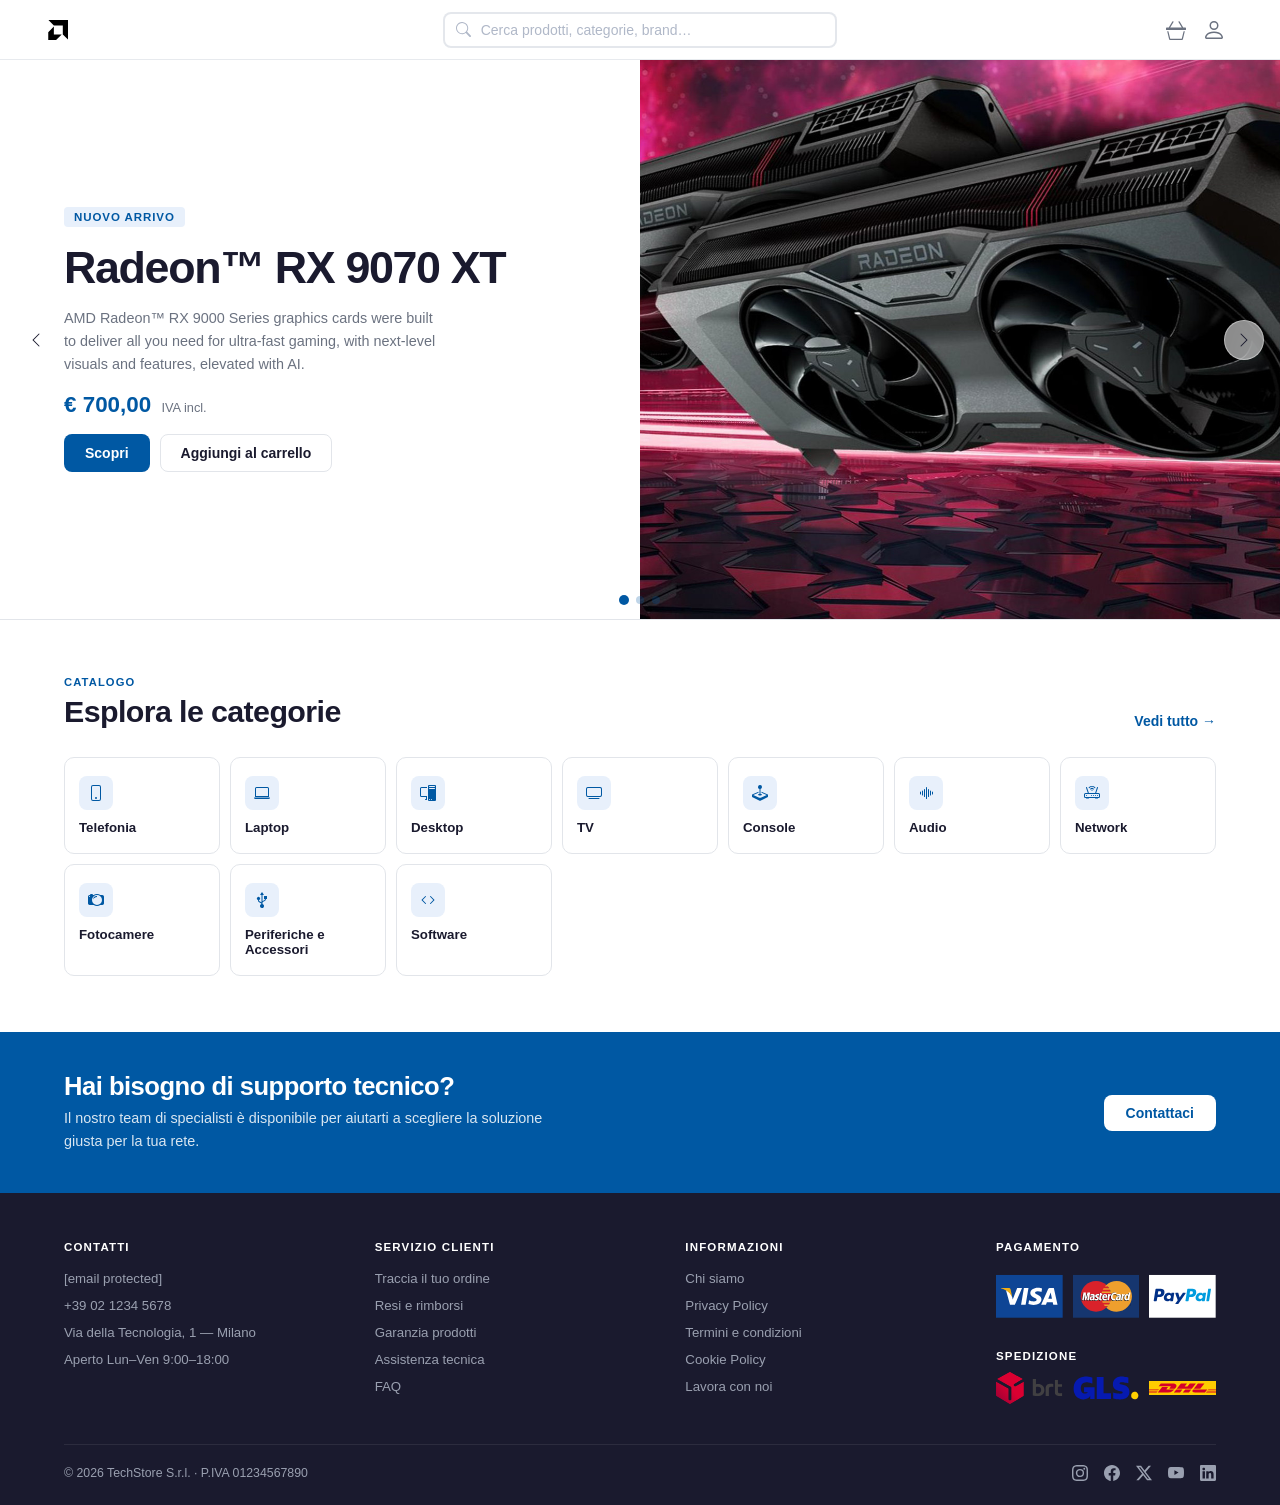
==== index.html @ 47d2dda5 "Add files via upload" ====
<!DOCTYPE html>
<html lang="it">
<head>
  <meta charset="UTF-8"/>
  <meta name="viewport" content="width=device-width,initial-scale=1.0"/>
  <title>TechStore · Hardware & Networking</title>
  <link rel="preconnect" href="https://api.fontshare.com"/>
  <link href="https://api.fontshare.com/v2/css2?f[]=noorda@400,500,600,700&display=swap" rel="stylesheet"/>
  <link rel="stylesheet" href="style.css"/>
</head>
<body>
 
  <nav class="navbar" id="navbar">
    <div class="nav-left">
      <div class="burger-wrap">
        <label class="burger" for="burger" aria-label="Apri menu">
          <input type="checkbox" id="burger"/>
          <span></span><span></span><span></span>
        </label>
      </div>
      <a href="index.html" class="nav-logo" id="nav-logo-desktop">
        <svg width="20" height="20" viewBox="0 0 16 16" fill="#000000"><path d="m.334 0 4.358 4.359h7.15v7.15l4.358 4.358V0zM.2 9.72l4.487-4.488v6.281h6.28L6.48 16H.2z"/></svg>
      </a>
    </div>
    <div class="nav-center">
      <div class="nav-search" id="navSearch">
        <span class="nav-search-icon">
          <svg width="15" height="15" viewBox="0 0 16 16" fill="currentColor"><path d="M11.742 10.344a6.5 6.5 0 1 0-1.397 1.398h-.001q.044.06.098.115l3.85 3.85a1 1 0 0 0 1.415-1.414l-3.85-3.85a1 1 0 0 0-.115-.1zM12 6.5a5.5 5.5 0 1 1-11 0 5.5 5.5 0 0 1 11 0"/></svg>
        </span>
        <input type="search" id="searchInput" placeholder="Cerca prodotti, categorie, brand…" aria-label="Cerca prodotti"/>
      </div>
      <a href="index.html" class="nav-logo nav-logo-mobile">
        <svg width="20" height="20" viewBox="0 0 16 16" fill="#000000"><path d="m.334 0 4.358 4.359h7.15v7.15l4.358 4.358V0zM.2 9.72l4.487-4.488v6.281h6.28L6.48 16H.2z"/></svg>
      </a>
    </div>
    <div class="nav-right">
      <a href="cart.html" class="nav-icon-btn" aria-label="Carrello">
        <svg width="20" height="20" fill="currentColor" viewBox="0 0 16 16"><path d="M5.757 1.071a.5.5 0 0 1 .172.686L3.383 6h9.234L10.07 1.757a.5.5 0 1 1 .858-.514L13.783 6H15.5a.5.5 0 0 1 .5.5v1a.5.5 0 0 1-.5.5H.5a.5.5 0 0 1-.5-.5v-1A.5.5 0 0 1 .5 6h1.717L5.07 1.243a.5.5 0 0 1 .686-.172zM3.394 15l-1.48-6h-.97l1.525 6.426a.75.75 0 0 0 .729.574h9.606a.75.75 0 0 0 .73-.574L15.056 9h-.972l-1.479 6z"/></svg>
      </a>
      <a href="login.html" class="nav-icon-btn" aria-label="Accedi">
        <svg width="24" height="24" fill="currentColor" viewBox="0 0 16 16"><path d="M8 8a3 3 0 1 0 0-6 3 3 0 0 0 0 6m2-3a2 2 0 1 1-4 0 2 2 0 0 1 4 0m4 8c0 1-1 1-1 1H3s-1 0-1-1 1-4 6-4 6 3 6 4m-1-.004c-.001-.246-.154-.986-.832-1.664C11.516 10.68 10.289 10 8 10s-3.516.68-4.168 1.332c-.678.678-.83 1.418-.832 1.664z"/></svg>
      </a>
    </div>
  </nav>
 
  <div class="mobile-menu" id="mobileMenu">
    <ul role="list">
      <li><a href="#">Router</a></li>
      <li><a href="#">Switch</a></li>
      <li><a href="#">Wireless</a></li>
      <li><a href="#">Accessori</a></li>
      <li><a href="#">Software</a></li>
      <li><a href="#">Supporto</a></li>
    </ul>
  </div>
 
  <section class="carousel" id="heroCarousel">
    <div class="carousel-track" id="carouselTrack">
 
      <!-- Slide 1 -->
      <div class="carousel-slide">
        <div class="slide-content">
          <div class="slide-tag">Nuovo arrivo</div>
          <h1 class="slide-title">Radeon™ RX 9070 XT</h1>
          <p class="slide-sub">AMD Radeon™ RX 9000 Series graphics cards were built to deliver all you need for ultra-fast gaming, with next-level visuals and features, elevated with AI.</p>
          <div class="slide-price">€ 700,00 <span>IVA incl.</span></div>
          <div style="display:flex;gap:10px;flex-wrap:wrap">
            <a href="#" class="btn btn-primary">Scopri</a>
            <a href="#" class="btn btn-secondary">Aggiungi al carrello</a>
          </div>
        </div>
        <div class="slide-visual">
          <img src="AMD-Radeon-RX-9070-XT.jpg" alt="AMD Radeon RX 9070 XT"/>
        </div>
      </div>
 
      <!-- Slide 2 -->
      <div class="carousel-slide">
        <div class="slide-content">
          <div class="slide-tag" style="background:#fef3c7;color:#b45309">Offerta</div>
          <h1 class="slide-title">Fractal North XL</h1>
          <p class="slide-sub">North XL combina un approccio innovativo al case per PC gaming con un generoso formato.</p>
          <div class="slide-price" style="color:#b45309">€ 189,99 <span>IVA incl.</span></div>
          <div style="display:flex;gap:10px;flex-wrap:wrap">
            <a href="#" class="btn btn-primary">Scopri</a>
            <a href="#" class="btn btn-secondary">Aggiungi al carrello</a>
          </div>
        </div>
        <div class="slide-visual">
          <img src="Fractal_North_XL.jpg" alt="Fractal North XL"/>
        </div>
      </div>
 
      <!-- Slide 3 -->
      <div class="carousel-slide">
        <div class="slide-content">
          <div class="slide-tag" style="background:#d1fae5;color:#065f46">In evidenza</div>
          <h1 class="slide-title">Steam Deck OLED (1TB)</h1>
          <p class="slide-sub">Uno schermo OLED con un'immagine più ampia, una maggiore durata della batteria, Wi-Fi più veloce. Ergonomia ai massimi livelli.</p>
          <div class="slide-price" style="color:#065f46">€ 679,00 <span>IVA incl.</span></div>
          <div style="display:flex;gap:10px;flex-wrap:wrap">
            <a href="#" class="btn btn-primary">Scopri</a>
            <a href="#" class="btn btn-secondary">Aggiungi al carrello</a>
          </div>
        </div>
        <div class="slide-visual">
          <img src="Steam-Deck-OLED-black.jpg" alt="Steam Deck OLED"/>
        </div>
      </div>
 
    </div>
 
    <button class="carousel-btn prev" id="carouselPrev" aria-label="Precedente">
      <svg width="16" height="16" fill="currentColor" viewBox="0 0 16 16"><path d="M11.354 1.646a.5.5 0 0 1 0 .708L5.707 8l5.647 5.646a.5.5 0 0 1-.708.708l-6-6a.5.5 0 0 1 0-.708l6-6a.5.5 0 0 1 .708 0"/></svg>
    </button>
    <button class="carousel-btn next" id="carouselNext" aria-label="Successivo">
      <svg width="16" height="16" fill="currentColor" viewBox="0 0 16 16"><path d="M4.646 1.646a.5.5 0 0 1 .708 0l6 6a.5.5 0 0 1 0 .708l-6 6a.5.5 0 0 1-.708-.708L10.293 8 4.646 2.354a.5.5 0 0 1 0-.708"/></svg>
    </button>
    <div class="carousel-dots" id="carouselDots">
      <button class="carousel-dot active" data-index="0"></button>
      <button class="carousel-dot" data-index="1"></button>
      <button class="carousel-dot" data-index="2"></button>
    </div>
  </section>
 
  <main>
    <div class="section">
      <div class="section-header">
        <div><p class="section-eyebrow">Catalogo</p><h2 class="section-title">Esplora le categorie</h2></div>
        <a href="" class="link-more">Vedi tutto →</a>
      </div>
      <div class="category-grid">
        <a href="#" class="category-card"><div class="cat-icon"><svg width="16" height="16" fill="currentColor" viewBox="0 0 16 16"><path d="M11 1a1 1 0 0 1 1 1v12a1 1 0 0 1-1 1H5a1 1 0 0 1-1-1V2a1 1 0 0 1 1-1zM5 0a2 2 0 0 0-2 2v12a2 2 0 0 0 2 2h6a2 2 0 0 0 2-2V2a2 2 0 0 0-2-2z"/><path d="M8 14a1 1 0 1 0 0-2 1 1 0 0 0 0 2"/></div><span class="cat-name">Telefonia</span></a>
        <a href="#" class="category-card"><div class="cat-icon"><svg width="16" height="16" fill="currentColor" viewBox="0 0 16 16"><path d="M13.5 3a.5.5 0 0 1 .5.5V11H2V3.5a.5.5 0 0 1 .5-.5zm-11-1A1.5 1.5 0 0 0 1 3.5V12h14V3.5A1.5 1.5 0 0 0 13.5 2zM0 12.5h16a1.5 1.5 0 0 1-1.5 1.5h-13A1.5 1.5 0 0 1 0 12.5"/></div><span class="cat-name">Laptop</span></a>
        <a href="#" class="category-card"><div class="cat-icon"><svg width="16" height="16" fill="currentColor" viewBox="0 0 16 16"><path d="M8 1a1 1 0 0 1 1-1h6a1 1 0 0 1 1 1v14a1 1 0 0 1-1 1H9a1 1 0 0 1-1-1zm1 13.5a.5.5 0 1 0 1 0 .5.5 0 0 0-1 0m2 0a.5.5 0 1 0 1 0 .5.5 0 0 0-1 0M9.5 1a.5.5 0 0 0 0 1h5a.5.5 0 0 0 0-1zM9 3.5a.5.5 0 0 0 .5.5h5a.5.5 0 0 0 0-1h-5a.5.5 0 0 0-.5.5M1.5 2A1.5 1.5 0 0 0 0 3.5v7A1.5 1.5 0 0 0 1.5 12H6v2h-.5a.5.5 0 0 0 0 1H7v-4H1.5a.5.5 0 0 1-.5-.5v-7a.5.5 0 0 1 .5-.5H7V2z"/></div><span class="cat-name">Desktop</span></a>
        <a href="#" class="category-card"><div class="cat-icon"><svg width="16" height="16" fill="currentColor" viewBox="0 0 16 16"><path d="M2.5 13.5A.5.5 0 0 1 3 13h10a.5.5 0 0 1 0 1H3a.5.5 0 0 1-.5-.5M13.991 3l.024.001a1.5 1.5 0 0 1 .538.143.76.76 0 0 1 .302.254c.067.1.145.277.145.602v5.991l-.001.024a1.5 1.5 0 0 1-.143.538.76.76 0 0 1-.254.302c-.1.067-.277.145-.602.145H2.009l-.024-.001a1.5 1.5 0 0 1-.538-.143.76.76 0 0 1-.302-.254C1.078 10.502 1 10.325 1 10V4.009l.001-.024a1.5 1.5 0 0 1 .143-.538.76.76 0 0 1 .254-.302C1.498 3.078 1.675 3 2 3zM14 2H2C0 2 0 4 0 4v6c0 2 2 2 2 2h12c2 0 2-2 2-2V4c0-2-2-2-2-2"/></div><span class="cat-name">TV</span></a>
        <a href="#" class="category-card"><div class="cat-icon"><svg width="16" height="16" fill="currentColor" viewBox="0 0 16 16"><path d="M10 2a2 2 0 0 1-1.5 1.937v5.087c.863.083 1.5.377 1.5.726 0 .414-.895.75-2 .75s-2-.336-2-.75c0-.35.637-.643 1.5-.726V3.937A2 2 0 1 1 10 2"/><path d="M0 9.665v1.717a1 1 0 0 0 .553.894l6.553 3.277a2 2 0 0 0 1.788 0l6.553-3.277a1 1 0 0 0 .553-.894V9.665c0-.1-.06-.19-.152-.23L9.5 6.715v.993l5.227 2.178a.125.125 0 0 1 .001.23l-5.94 2.546a2 2 0 0 1-1.576 0l-5.94-2.546a.125.125 0 0 1 .001-.23L6.5 7.708l-.013-.988L.152 9.435a.25.25 0 0 0-.152.23"/></div><span class="cat-name">Console</span></a>
        <a href="#" class="category-card"><div class="cat-icon"><svg width="16" height="16" fill="currentColor" viewBox="0 0 16 16"><path fill-rule="evenodd" d="M8.5 2a.5.5 0 0 1 .5.5v11a.5.5 0 0 1-1 0v-11a.5.5 0 0 1 .5-.5m-2 2a.5.5 0 0 1 .5.5v7a.5.5 0 0 1-1 0v-7a.5.5 0 0 1 .5-.5m4 0a.5.5 0 0 1 .5.5v7a.5.5 0 0 1-1 0v-7a.5.5 0 0 1 .5-.5m-6 1.5A.5.5 0 0 1 5 6v4a.5.5 0 0 1-1 0V6a.5.5 0 0 1 .5-.5m8 0a.5.5 0 0 1 .5.5v4a.5.5 0 0 1-1 0V6a.5.5 0 0 1 .5-.5m-10 1A.5.5 0 0 1 3 7v2a.5.5 0 0 1-1 0V7a.5.5 0 0 1 .5-.5m12 0a.5.5 0 0 1 .5.5v2a.5.5 0 0 1-1 0V7a.5.5 0 0 1 .5-.5"/></div><span class="cat-name">Audio</span></a>
        <a href="#" class="category-card"><div class="cat-icon"><svg width="16" height="16" fill="currentColor" viewBox="0 0 16 16"><path d="M5.525 3.025a3.5 3.5 0 0 1 4.95 0 .5.5 0 1 0 .707-.707 4.5 4.5 0 0 0-6.364 0 .5.5 0 0 0 .707.707"/><path d="M6.94 4.44a1.5 1.5 0 0 1 2.12 0 .5.5 0 0 0 .708-.708 2.5 2.5 0 0 0-3.536 0 .5.5 0 0 0 .707.707ZM2.5 11a.5.5 0 1 1 0-1 .5.5 0 0 1 0 1m4.5-.5a.5.5 0 1 0 1 0 .5.5 0 0 0-1 0m2.5.5a.5.5 0 1 1 0-1 .5.5 0 0 1 0 1m1.5-.5a.5.5 0 1 0 1 0 .5.5 0 0 0-1 0m2 0a.5.5 0 1 0 1 0 .5.5 0 0 0-1 0"/><path d="M2.974 2.342a.5.5 0 1 0-.948.316L3.806 8H1.5A1.5 1.5 0 0 0 0 9.5v2A1.5 1.5 0 0 0 1.5 13H2a.5.5 0 0 0 .5.5h2A.5.5 0 0 0 5 13h6a.5.5 0 0 0 .5.5h2a.5.5 0 0 0 .5-.5h.5a1.5 1.5 0 0 0 1.5-1.5v-2A1.5 1.5 0 0 0 14.5 8h-2.306l1.78-5.342a.5.5 0 1 0-.948-.316L11.14 8H4.86zM14.5 9a.5.5 0 0 1 .5.5v2a.5.5 0 0 1-.5.5h-13a.5.5 0 0 1-.5-.5v-2a.5.5 0 0 1 .5-.5z"/><path d="M8.5 5.5a.5.5 0 1 1-1 0 .5.5 0 0 1 1 0"/></div><span class="cat-name">Network</span></a>
          <a href="#" class="category-card"><div class="cat-icon"><svg width="16" height="16" fill="currentColor" viewBox="0 0 16 16"><path d="M5 8c0-1.657 2.343-3 4-3V4a4 4 0 0 0-4 4"/><path d="M12.318 3h2.015C15.253 3 16 3.746 16 4.667v6.666c0 .92-.746 1.667-1.667 1.667h-2.015A5.97 5.97 0 0 1 9 14a5.97 5.97 0 0 1-3.318-1H1.667C.747 13 0 12.254 0 11.333V4.667C0 3.747.746 3 1.667 3H2a1 1 0 0 1 1-1h1a1 1 0 0 1 1 1h.682A5.97 5.97 0 0 1 9 2c1.227 0 2.367.368 3.318 1M2 4.5a.5.5 0 1 0-1 0 .5.5 0 0 0 1 0M14 8A5 5 0 1 0 4 8a5 5 0 0 0 10 0"/></div><span class="cat-name">Fotocamere</span></a>
        <a href="#" class="category-card"><div class="cat-icon"><svg width="16" height="16" fill="currentColor" viewBox="0 0 16 16"><path d="m7.792.312-1.533 2.3A.25.25 0 0 0 6.467 3H7.5v7.319a2.5 2.5 0 0 0-.515-.298L5.909 9.56A1.5 1.5 0 0 1 5 8.18v-.266a1.5 1.5 0 1 0-1 0v.266a2.5 2.5 0 0 0 1.515 2.298l1.076.461a1.5 1.5 0 0 1 .888 1.129 2.001 2.001 0 1 0 1.021-.006v-.902a1.5 1.5 0 0 1 .756-1.303l1.484-.848A2.5 2.5 0 0 0 11.995 7h.755a.25.25 0 0 0 .25-.25v-2.5a.25.25 0 0 0-.25-.25h-2.5a.25.25 0 0 0-.25.25v2.5c0 .138.112.25.25.25h.741a1.5 1.5 0 0 1-.747 1.142L8.76 8.99a3 3 0 0 0-.26.17V3h1.033a.25.25 0 0 0 .208-.389L8.208.312a.25.25 0 0 0-.416 0"/></div><span class="cat-name">Periferiche e Accessori</span></a>
        <a href="#" class="category-card"><div class="cat-icon"><svg width="16" height="16" fill="currentColor" viewBox="0 0 16 16"><path d="M5.854 4.854a.5.5 0 1 0-.708-.708l-3.5 3.5a.5.5 0 0 0 0 .708l3.5 3.5a.5.5 0 0 0 .708-.708L2.707 8zm4.292 0a.5.5 0 0 1 .708-.708l3.5 3.5a.5.5 0 0 1 0 .708l-3.5 3.5a.5.5 0 0 1-.708-.708L13.293 8z"/></div><span class="cat-name">Software</span></a>
      </div>
    </div>
 
    <div class="banner-strip">
      <div>
        <h2>Hai bisogno di supporto tecnico?</h2>
        <p>Il nostro team di specialisti è disponibile per aiutarti a scegliere la soluzione giusta per la tua rete.</p>
      </div>
      <a href="#" class="btn-white">Contattaci</a>
    </div>
  </main>
 
  <footer>
    <div class="footer-grid">
 
      <div class="footer-col">
        <h4>Contatti</h4>
        <ul>
          <li><a href="#"><span class="__cf_email__" data-cfemail="2b42454d446b5f4e4843585f44594e05425f">[email&#160;protected]</span></a></li>
          <li><a href="#">+39 02 1234 5678</a></li>
          <li><a href="#">Via della Tecnologia, 1 — Milano</a></li>
          <li><a href="#">Aperto Lun–Ven 9:00–18:00</a></li>
        </ul>
      </div>
 
      <div class="footer-col">
        <h4>Servizio Clienti</h4>
        <ul>
          <li><a href="#">Traccia il tuo ordine</a></li>
          <li><a href="#">Resi e rimborsi</a></li>
          <li><a href="#">Garanzia prodotti</a></li>
          <li><a href="#">Assistenza tecnica</a></li>
          <li><a href="#">FAQ</a></li>
        </ul>
      </div>
 
      <div class="footer-col">
        <h4>Informazioni</h4>
        <ul>
          <li><a href="#">Chi siamo</a></li>
          <li><a href="#">Privacy Policy</a></li>
          <li><a href="#">Termini e condizioni</a></li>
          <li><a href="#">Cookie Policy</a></li>
          <li><a href="#">Lavora con noi</a></li>
        </ul>
      </div>
 
      <div class="footer-badges">
        <div class="footer-badge-group">
          <h4>Pagamento</h4>
          <div class="badge-row">
            <span class="pay-badge"><svg viewBox="0 -140 780 780" enable-background="new 0 0 780 500" version="1.1" xml:space="preserve" xmlns="http://www.w3.org/2000/svg" fill="#ffffff"><g id="SVGRepo_bgCarrier" stroke-width="0"></g><g id="SVGRepo_tracerCarrier" stroke-linecap="round" stroke-linejoin="round"></g><g id="SVGRepo_iconCarrier"><rect width="780" height="500" fill="#0E4595"></rect><path d="m293.2 348.73l33.361-195.76h53.36l-33.385 195.76h-53.336zm246.11-191.54c-10.57-3.966-27.137-8.222-47.822-8.222-52.725 0-89.865 26.55-90.18 64.603-0.299 28.13 26.514 43.822 46.752 53.186 20.771 9.595 27.752 15.714 27.654 24.283-0.131 13.121-16.586 19.116-31.922 19.116-21.357 0-32.703-2.967-50.227-10.276l-6.876-3.11-7.489 43.823c12.463 5.464 35.51 10.198 59.438 10.443 56.09 0 92.5-26.246 92.916-66.882 0.199-22.269-14.016-39.216-44.801-53.188-18.65-9.055-30.072-15.099-29.951-24.268 0-8.137 9.668-16.839 30.557-16.839 17.449-0.27 30.09 3.535 39.938 7.5l4.781 2.26 7.232-42.429m137.31-4.223h-41.232c-12.773 0-22.332 3.487-27.941 16.234l-79.244 179.4h56.031s9.16-24.123 11.232-29.418c6.125 0 60.555 0.084 68.338 0.084 1.596 6.853 6.49 29.334 6.49 29.334h49.514l-43.188-195.64zm-65.418 126.41c4.412-11.279 21.26-54.723 21.26-54.723-0.316 0.522 4.379-11.334 7.074-18.684l3.605 16.879s10.219 46.729 12.354 56.528h-44.293zm-363.3-126.41l-52.24 133.5-5.567-27.13c-9.725-31.273-40.025-65.155-73.898-82.118l47.766 171.2 56.456-0.064 84.004-195.39h-56.521" fill="#ffffff"></path><path d="m146.92 152.96h-86.041l-0.681 4.073c66.938 16.204 111.23 55.363 129.62 102.41l-18.71-89.96c-3.23-12.395-12.597-16.094-24.186-16.527" fill="#F2AE14"></path></g></svg></span>
            <span class="pay-badge"><svg viewBox="0 -140 780 780" enable-background="new 0 0 780 500" version="1.1" xml:space="preserve" xmlns="http://www.w3.org/2000/svg" fill="#000000"><g id="SVGRepo_bgCarrier" stroke-width="0"></g><g id="SVGRepo_tracerCarrier" stroke-linecap="round" stroke-linejoin="round"></g><g id="SVGRepo_iconCarrier"><rect width="780" height="500" fill="#16366F"></rect><path d="m449.01 250c0 99.143-80.37 179.5-179.51 179.5s-179.5-80.361-179.5-179.5c0-99.133 80.362-179.5 179.5-179.5 99.137 0 179.51 80.37 179.51 179.5" fill="#D9222A"></path><path d="m510.49 70.496c-46.38 0-88.643 17.596-120.5 46.466-6.49 5.889-12.548 12.237-18.125 18.996h36.266c4.966 6.037 9.536 12.388 13.685 19.013h-63.635c-3.827 6.121-7.28 12.469-10.341 19.008h84.312c2.893 6.185 5.431 12.53 7.6 19.004h-99.512c-2.091 6.235-3.832 12.581-5.217 19.009h109.94c2.689 12.49 4.044 25.231 4.041 38.008 0 19.934-3.254 39.113-9.254 57.02h-99.512c2.164 6.479 4.7 12.825 7.595 19.01h84.317c-3.064 6.54-6.52 12.889-10.347 19.013h-63.625c4.154 6.629 8.73 12.979 13.685 18.996h36.258c-5.57 6.772-11.63 13.126-18.13 19.012 31.86 28.867 74.118 46.454 120.5 46.454 99.138-1e-3 179.51-80.362 179.51-179.5 0-99.13-80.37-179.5-179.51-179.5" fill="#EE9F2D"></path><path d="m666.08 350.06c0-3.201 2.592-5.801 5.796-5.801s5.796 2.6 5.796 5.801c0 3.199-2.592 5.799-5.796 5.799-3.202-1e-3 -5.797-2.598-5.796-5.799zm5.796 4.408c2.435-1e-3 4.407-1.975 4.408-4.408 0-2.433-1.972-4.404-4.404-4.404h-4e-3c-2.429-4e-3 -4.4 1.963-4.404 4.392v0.013c-3e-3 2.432 1.967 4.406 4.399 4.408 1e-3 -1e-3 3e-3 -1e-3 5e-3 -1e-3zm-0.783-1.86h-1.188v-5.094h2.149c0.45 0 0.908 0 1.305 0.254 0.413 0.278 0.646 0.77 0.646 1.278 0 0.57-0.337 1.104-0.883 1.312l0.937 2.25h-1.315l-0.78-2.016h-0.87v2.016h-1e-3zm0-2.89h0.658c0.246 0 0.504 0.02 0.725-0.1 0.196-0.125 0.296-0.359 0.296-0.584 0-0.195-0.12-0.42-0.288-0.516-0.207-0.131-0.536-0.101-0.758-0.101h-0.633v1.301zm-443.5-80.063c-2.045-0.237-2.945-0.301-4.35-0.301-11.045 0-16.637 3.789-16.637 11.268 0 4.611 2.73 7.546 6.987 7.546 7.938 0 13.659-7.56 14-18.513zm14.171 32.996h-16.146l0.371-7.676c-4.925 6.067-11.496 8.95-20.425 8.95-10.562 0-17.804-8.25-17.804-20.229 0-18.024 12.596-28.54 34.217-28.54 2.208 0 5.041 0.2 7.941 0.569 0.605-2.441 0.763-3.486 0.763-4.8 0-4.908-3.396-6.738-12.5-6.738-9.533-0.108-17.396 2.271-20.625 3.334 0.204-1.23 2.7-16.658 2.7-16.658 9.712-2.846 16.117-3.917 23.325-3.917 16.733 0 25.596 7.512 25.58 21.712 0.032 3.805-0.597 8.5-1.58 14.671-1.692 10.731-5.32 33.718-5.817 39.322zm-62.158 0h-19.488l11.163-69.997-24.925 69.997h-13.28l-1.64-69.597-11.734 69.597h-18.242l15.238-91.054h28.02l1.7 50.966 17.092-50.966h31.167l-15.071 91.054m354.98-32.996c-2.037-0.237-2.942-0.301-4.342-0.301-11.041 0-16.634 3.789-16.634 11.268 0 4.611 2.726 7.546 6.983 7.546 7.939 0 13.664-7.56 13.993-18.513zm14.183 32.996h-16.145l0.365-7.676c-4.925 6.067-11.5 8.95-20.42 8.95-10.566 0-17.8-8.25-17.8-20.229 0-18.024 12.587-28.54 34.212-28.54 2.208 0 5.037 0.2 7.934 0.569 0.604-2.441 0.763-3.486 0.763-4.8 0-4.908-3.392-6.738-12.496-6.738-9.533-0.108-17.388 2.271-20.63 3.334 0.205-1.23 2.709-16.658 2.709-16.658 9.713-2.846 16.113-3.917 23.312-3.917 16.741 0 25.604 7.512 25.588 21.712 0.032 3.805-0.597 8.5-1.58 14.671-1.682 10.731-5.32 33.718-5.812 39.322zm-220.39-1.125c-5.334 1.68-9.492 2.399-14 2.399-9.963 0-15.4-5.725-15.4-16.267-0.142-3.27 1.433-11.879 2.67-19.737 1.125-6.917 8.45-50.53 8.45-50.53h19.371l-2.262 11.209h11.7l-2.643 17.796h-11.742c-2.25 14.083-5.454 31.625-5.491 33.95 0 3.817 2.037 5.483 6.67 5.483 2.221 0 3.941-0.226 5.255-0.7l-2.578 16.397m59.391-0.6c-6.654 2.033-13.075 3.017-19.879 3-21.683-0.021-32.987-11.346-32.987-33.032 0-25.313 14.38-43.947 33.9-43.947 15.97 0 26.17 10.433 26.17 26.796 0 5.429-0.7 10.729-2.387 18.212h-38.575c-1.304 10.742 5.57 15.217 16.837 15.217 6.935 0 13.188-1.43 20.142-4.663l-3.221 18.417zm-10.887-43.9c0.107-1.543 2.054-13.217-9.013-13.217-6.171 0-10.583 4.704-12.38 13.217h21.393zm-123.42-5.017c0 9.367 4.541 15.825 14.841 20.676 7.892 3.709 9.113 4.809 9.113 8.17 0 4.617-3.48 6.7-11.192 6.7-5.812 0-11.22-0.907-17.458-2.92 0 0-2.563 16.32-2.68 17.101 4.43 0.966 8.38 1.861 20.28 2.19 20.562 0 30.058-7.829 30.058-24.75 0-10.175-3.975-16.146-13.737-20.633-8.171-3.75-9.109-4.588-9.109-8.046 0-4.004 3.238-6.046 9.538-6.046 3.825 0 9.05 0.408 14 1.113l2.775-17.175c-5.046-0.8-12.696-1.442-17.15-1.442-21.8 0-29.346 11.387-29.279 25.062m229.09-23.116c5.413 0 10.459 1.42 17.413 4.92l3.187-19.762c-2.854-1.12-12.904-7.7-21.416-7.7-13.042 0-24.066 6.47-31.82 17.15-11.31-3.746-15.959 3.825-21.659 11.367l-5.062 1.179c0.383-2.483 0.73-4.95 0.613-7.446h-17.896c-2.445 22.917-6.779 46.13-10.171 69.075l-0.884 4.976h19.496c3.254-21.143 5.038-34.681 6.121-43.842l7.342-4.084c1.096-4.08 4.529-5.458 11.416-5.292-0.926 5.008-1.389 10.09-1.383 15.184 0 24.225 13.071 39.308 34.05 39.308 5.404 0 10.042-0.712 17.221-2.657l3.431-20.76c-6.46 3.18-11.761 4.676-16.561 4.676-11.328 0-18.183-8.362-18.183-22.184-1e-3 -20.05 10.195-34.108 24.745-34.108"></path><path d="m185.21 297.24h-19.491l11.17-69.988-24.925 69.988h-13.282l-1.642-69.588-11.733 69.588h-18.243l15.238-91.042h28.02l0.788 56.362 18.904-56.362h30.267l-15.071 91.042" fill="#ffffff"></path><path d="m647.52 211.6l-4.319 26.308c-5.33-7.012-11.054-12.087-18.612-12.087-9.834 0-18.784 7.454-24.642 18.425-8.158-1.692-16.597-4.563-16.597-4.563l-4e-3 0.067c0.658-6.133 0.92-9.875 0.862-11.146h-17.9c-2.437 22.917-6.77 46.13-10.157 69.075l-0.893 4.976h19.492c2.633-17.097 4.65-31.293 6.133-42.551 6.659-6.017 9.992-11.267 16.721-10.917-2.979 7.206-4.725 15.504-4.725 24.017 0 18.513 9.367 30.725 23.534 30.725 7.141 0 12.62-2.462 17.966-8.17l-0.912 6.884h18.433l14.842-91.043h-19.222zm-24.37 73.942c-6.634 0-9.983-4.909-9.983-14.597 0-14.553 6.271-24.875 15.112-24.875 6.695 0 10.32 5.104 10.32 14.508 1e-3 14.681-6.369 24.964-15.449 24.964z"></path><path d="m233.19 264.26c-2.042-0.236-2.946-0.3-4.346-0.3-11.046 0-16.634 3.788-16.634 11.267 0 4.604 2.73 7.547 6.98 7.547 7.945-1e-3 13.666-7.559 14-18.514zm14.179 32.984h-16.146l0.367-7.663c-4.921 6.054-11.5 8.95-20.421 8.95-10.567 0-17.804-8.25-17.804-20.229 0-18.032 12.591-28.542 34.216-28.542 2.209 0 5.042 0.2 7.938 0.571 0.604-2.442 0.762-3.487 0.762-4.808 0-4.908-3.391-6.73-12.496-6.73-9.537-0.108-17.395 2.272-20.629 3.322 0.204-1.226 2.7-16.638 2.7-16.638 9.709-2.858 16.121-3.93 23.321-3.93 16.738 0 25.604 7.518 25.588 21.705 0.029 3.82-0.605 8.512-1.584 14.675-1.687 10.725-5.32 33.725-5.812 39.317zm261.38-88.592l-3.192 19.767c-6.95-3.496-12-4.921-17.407-4.921-14.551 0-24.75 14.058-24.75 34.107 0 13.821 6.857 22.181 18.183 22.181 4.8 0 10.096-1.492 16.554-4.677l-3.42 20.75c-7.184 1.959-11.816 2.672-17.226 2.672-20.976 0-34.05-15.084-34.05-39.309 0-32.55 18.059-55.3 43.888-55.3 8.507 1e-3 18.562 3.609 21.42 4.73m31.442 55.608c-2.041-0.236-2.941-0.3-4.346-0.3-11.042 0-16.634 3.788-16.634 11.267 0 4.604 2.729 7.547 6.984 7.547 7.937-1e-3 13.662-7.559 13.996-18.514zm14.179 32.984h-16.15l0.37-7.663c-4.924 6.054-11.5 8.95-20.42 8.95-10.563 0-17.804-8.25-17.804-20.229 0-18.032 12.595-28.542 34.212-28.542 2.213 0 5.042 0.2 7.941 0.571 0.601-2.442 0.763-3.487 0.763-4.808 0-4.908-3.392-6.73-12.496-6.73-9.533-0.108-17.396 2.272-20.629 3.322 0.204-1.226 2.704-16.638 2.704-16.638 9.709-2.858 16.116-3.93 23.316-3.93 16.742 0 25.604 7.518 25.583 21.705 0.034 3.82-0.595 8.512-1.579 14.675-1.682 10.725-5.324 33.725-5.811 39.317zm-220.39-1.122c-5.338 1.68-9.496 2.409-14 2.409-9.963 0-15.4-5.726-15.4-16.266-0.138-3.281 1.437-11.881 2.675-19.738 1.12-6.926 8.446-50.533 8.446-50.533h19.367l-2.259 11.212h9.942l-2.646 17.788h-9.975c-2.25 14.091-5.463 31.619-5.496 33.949 0 3.83 2.042 5.483 6.671 5.483 2.22 0 3.938-0.217 5.254-0.692l-2.579 16.388m59.392-0.591c-6.65 2.033-13.08 3.013-19.88 3-21.684-0.021-32.987-11.346-32.987-33.033 0-25.321 14.38-43.95 33.9-43.95 15.97 0 26.17 10.429 26.17 26.8 0 5.433-0.7 10.733-2.382 18.212h-38.575c-1.306 10.741 5.569 15.221 16.837 15.221 6.93 0 13.188-1.434 20.137-4.676l-3.22 18.426zm-10.892-43.912c0.117-1.538 2.059-13.217-9.013-13.217-6.166 0-10.579 4.717-12.375 13.217h21.388zm-123.42-5.004c0 9.365 4.542 15.816 14.842 20.675 7.891 3.708 9.112 4.812 9.112 8.17 0 4.617-3.483 6.7-11.187 6.7-5.817 0-11.225-0.908-17.467-2.92 0 0-2.554 16.32-2.67 17.1 4.42 0.967 8.374 1.85 20.274 2.191 20.567 0 30.059-7.829 30.059-24.746 0-10.18-3.971-16.15-13.738-20.637-8.167-3.758-9.112-4.583-9.112-8.046 0-4 3.245-6.058 9.541-6.058 3.821 0 9.046 0.42 14.004 1.125l2.771-17.18c-5.041-0.8-12.691-1.441-17.146-1.441-21.804 0-29.345 11.379-29.283 25.067m398.45 50.629h-18.437l0.917-6.893c-5.347 5.717-10.825 8.18-17.967 8.18-14.168 0-23.53-12.213-23.53-30.725 0-24.63 14.521-45.393 31.709-45.393 7.558 0 13.28 3.088 18.604 10.096l4.325-26.308h19.221l-14.842 91.043zm-28.745-17.109c9.075 0 15.45-10.283 15.45-24.953 0-9.405-3.63-14.509-10.325-14.509-8.838 0-15.116 10.317-15.116 24.875-1e-3 9.686 3.357 14.587 9.991 14.587zm-56.843-56.929c-2.439 22.917-6.773 46.13-10.162 69.063l-0.891 4.975h19.491c6.971-45.275 8.658-54.117 19.588-53.009 1.742-9.266 4.982-17.383 7.399-21.479-8.163-1.7-12.721 2.913-18.688 11.675 0.471-3.787 1.334-7.466 1.163-11.225h-17.9m-160.42 0c-2.446 22.917-6.78 46.13-10.167 69.063l-0.887 4.975h19.5c6.962-45.275 8.646-54.117 19.569-53.009 1.75-9.266 4.992-17.383 7.4-21.479-8.154-1.7-12.716 2.913-18.678 11.675 0.47-3.787 1.325-7.466 1.162-11.225h-17.899m254.57 68.242c0-3.214 2.596-5.8 5.796-5.8 3.197-3e-3 5.792 2.587 5.795 5.785v0.015c-1e-3 3.2-2.595 5.794-5.795 5.796-3.2-2e-3 -5.794-2.596-5.796-5.796zm5.796 4.404c2.432 1e-3 4.403-1.97 4.403-4.401v-2e-3c3e-3 -2.433-1.968-4.406-4.399-4.408h-4e-3c-2.435 1e-3 -4.408 1.974-4.409 4.408 3e-3 2.432 1.976 4.403 4.409 4.403zm-0.784-1.87h-1.188v-5.084h2.154c0.446 0 0.908 8e-3 1.296 0.254 0.416 0.283 0.654 0.767 0.654 1.274 0 0.575-0.338 1.113-0.888 1.317l0.941 2.236h-1.319l-0.78-2.008h-0.87v2.008 3e-3zm0-2.88h0.654c0.245 0 0.513 0.018 0.729-0.1 0.195-0.125 0.295-0.361 0.295-0.587-9e-3 -0.21-0.115-0.404-0.287-0.524-0.204-0.117-0.542-0.085-0.763-0.085h-0.629v1.296h1e-3z" fill="#ffffff"></path></g></svg></span>
            <span class="pay-badge"><svg viewBox="0 -140 780 780" enable-background="new 0 0 780 500" version="1.1" xml:space="preserve" xmlns="http://www.w3.org/2000/svg" fill="#ffffff"><g id="SVGRepo_bgCarrier" stroke-width="0"></g><g id="SVGRepo_tracerCarrier" stroke-linecap="round" stroke-linejoin="round"></g><g id="SVGRepo_iconCarrier"><rect width="780" height="500" fill="#FFF"></rect><path d="m168.38 169.85c-8.399-5.774-19.359-8.668-32.88-8.668h-52.346c-4.145 0-6.435 2.073-6.87 6.214l-21.265 133.48c-0.221 1.311 0.107 2.51 0.981 3.6 0.869 1.093 1.962 1.636 3.271 1.636h24.864c4.361 0 6.758-2.068 7.198-6.216l5.888-35.985c0.215-1.744 0.982-3.162 2.291-4.254 1.308-1.09 2.944-1.804 4.907-2.13 1.963-0.324 3.814-0.487 5.562-0.487 1.743 0 3.814 0.11 6.217 0.327 2.397 0.218 3.925 0.324 4.58 0.324 18.756 0 33.478-5.285 44.167-15.866 10.684-10.577 16.032-25.244 16.032-44.004 0-12.868-4.202-22.192-12.597-27.975zm-26.99 40.08c-1.094 7.635-3.926 12.649-8.506 15.049-4.581 2.403-11.124 3.597-19.629 3.597l-10.797 0.328 5.563-35.007c0.434-2.397 1.851-3.597 4.252-3.597h6.218c8.72 0 15.049 1.257 18.975 3.761 3.924 2.51 5.233 7.802 3.924 15.869z" fill="#003087"></path><path d="m720.79 161.18h-24.208c-2.405 0-3.821 1.2-4.253 3.599l-21.267 136.1-0.328 0.654c0 1.096 0.437 2.127 1.311 3.109 0.868 0.979 1.963 1.471 3.271 1.471h21.595c4.138 0 6.429-2.068 6.871-6.215l21.265-133.81v-0.325c-2e-3 -3.053-1.424-4.58-4.257-4.58z" fill="#009CDE"></path><path d="m428.31 213.86c0-1.088-0.438-2.126-1.306-3.106-0.875-0.981-1.857-1.474-2.945-1.474h-25.191c-2.404 0-4.366 1.096-5.89 3.271l-34.679 51.04-14.394-49.075c-1.096-3.488-3.493-5.236-7.198-5.236h-24.54c-1.093 0-2.075 0.492-2.942 1.474-0.875 0.98-1.309 2.019-1.309 3.106 0 0.44 2.127 6.871 6.379 19.303 4.252 12.434 8.833 25.848 13.741 40.244 4.908 14.394 7.468 22.031 7.688 22.898-17.886 24.43-26.826 37.518-26.826 39.26 0 2.838 1.417 4.254 4.253 4.254h25.191c2.399 0 4.361-1.088 5.89-3.271l83.427-120.4c0.433-0.433 0.651-1.193 0.651-2.289z" fill="#003087"></path><path d="m662.89 209.28h-24.865c-3.056 0-4.904 3.599-5.559 10.797-5.677-8.72-16.031-13.088-31.083-13.088-15.704 0-29.065 5.89-40.077 17.668-11.016 11.779-16.521 25.631-16.521 41.551 0 12.871 3.761 23.121 11.285 30.752 7.524 7.639 17.611 11.451 30.266 11.451 6.323 0 12.757-1.311 19.3-3.926 6.544-2.617 11.665-6.105 15.379-10.469 0 0.219-0.222 1.198-0.654 2.942-0.44 1.748-0.655 3.06-0.655 3.926 0 3.494 1.414 5.234 4.254 5.234h22.576c4.138 0 6.541-2.068 7.193-6.216l13.415-85.389c0.215-1.309-0.111-2.507-0.981-3.599-0.876-1.087-1.964-1.634-3.273-1.634zm-42.694 64.452c-5.562 5.453-12.269 8.179-20.12 8.179-6.328 0-11.449-1.742-15.377-5.234-3.928-3.483-5.891-8.282-5.891-14.396 0-8.064 2.727-14.884 8.181-20.446 5.446-5.562 12.214-8.343 20.284-8.343 6.102 0 11.174 1.8 15.212 5.397 4.032 3.599 6.055 8.563 6.055 14.888-1e-3 7.851-2.783 14.505-8.344 19.955z" fill="#009CDE"></path><path d="m291.23 209.28h-24.864c-3.058 0-4.908 3.599-5.563 10.797-5.889-8.72-16.25-13.088-31.081-13.088-15.704 0-29.065 5.89-40.078 17.668-11.016 11.779-16.521 25.631-16.521 41.551 0 12.871 3.763 23.121 11.288 30.752 7.525 7.639 17.61 11.451 30.262 11.451 6.104 0 12.433-1.311 18.975-3.926 6.543-2.617 11.778-6.105 15.704-10.469-0.875 2.616-1.309 4.907-1.309 6.868 0 3.494 1.417 5.234 4.253 5.234h22.574c4.141 0 6.543-2.068 7.198-6.216l13.413-85.389c0.215-1.309-0.112-2.507-0.981-3.599-0.873-1.087-1.962-1.634-3.27-1.634zm-42.695 64.614c-5.563 5.351-12.382 8.017-20.447 8.017-6.329 0-11.4-1.742-15.214-5.234-3.819-3.483-5.726-8.282-5.726-14.396 0-8.064 2.725-14.884 8.18-20.446 5.449-5.562 12.211-8.343 20.284-8.343 6.104 0 11.175 1.8 15.214 5.398 4.032 3.599 6.052 8.563 6.052 14.888 0 8.069-2.781 14.778-8.343 20.116z" fill="#003087"></path><path d="m540.04 169.85c-8.398-5.774-19.356-8.668-32.879-8.668h-52.02c-4.364 0-6.765 2.073-7.197 6.214l-21.266 133.48c-0.221 1.312 0.106 2.511 0.981 3.601 0.865 1.092 1.962 1.635 3.271 1.635h26.826c2.617 0 4.361-1.416 5.235-4.252l5.89-37.949c0.216-1.744 0.98-3.162 2.29-4.254 1.309-1.09 2.943-1.803 4.908-2.13 1.962-0.324 3.812-0.487 5.562-0.487 1.743 0 3.814 0.11 6.214 0.327 2.399 0.218 3.931 0.324 4.58 0.324 18.76 0 33.479-5.285 44.168-15.866 10.688-10.577 16.031-25.244 16.031-44.004 2e-3 -12.867-4.199-22.191-12.594-27.974zm-33.534 53.82c-4.799 3.271-11.997 4.906-21.592 4.906l-10.47 0.328 5.562-35.007c0.432-2.397 1.849-3.597 4.252-3.597h5.887c4.798 0 8.614 0.218 11.454 0.653 2.831 0.44 5.562 1.799 8.179 4.089 2.618 2.291 3.926 5.618 3.926 9.98 0 9.16-2.402 15.375-7.198 18.648z" fill="#009CDE"></path></g></svg></span>
          </div>
        </div>
        <div class="footer-badge-group">
          <h4>Spedizione</h4>
          <div class="badge-row">
            <span class="pay-badge"><img src="BRT_Logo.svg" alt="BRT"/></span>
            <span class="pay-badge"><img src="GLS_Logo.svg" alt="GLS"/></span>
            <span class="pay-badge"><img src="DHL_Logo.svg" alt="DHL"/></span>
          </div>
        </div>
      </div>
 
    </div>

    <div class="footer-bottom">
      <span>© 2026 TechStore S.r.l. · P.IVA 01234567890</span>
      <div class="social-links">
        <a href="#" class="social-link" aria-label="Instagram"><svg width="16" height="16" fill="currentColor" viewBox="0 0 16 16"><path d="M8 0C5.829 0 5.556.01 4.703.048 3.85.088 3.269.222 2.76.42a3.9 3.9 0 0 0-1.417.923A3.9 3.9 0 0 0 .42 2.76C.222 3.268.087 3.85.048 4.7.01 5.555 0 5.827 0 8.001c0 2.172.01 2.444.048 3.297.04.852.174 1.433.372 1.942.205.526.478.972.923 1.417.444.445.89.719 1.416.923.51.198 1.09.333 1.942.372C5.555 15.99 5.827 16 8 16s2.444-.01 3.298-.048c.851-.04 1.434-.174 1.943-.372a3.9 3.9 0 0 0 1.416-.923c.445-.445.718-.891.923-1.417.197-.509.332-1.09.372-1.942C15.99 10.445 16 10.173 16 8s-.01-2.445-.048-3.299c-.04-.851-.175-1.433-.372-1.941a3.9 3.9 0 0 0-.923-1.417A3.9 3.9 0 0 0 13.24.42c-.51-.198-1.092-.333-1.943-.372C10.443.01 10.172 0 7.998 0zm-.717 1.442h.718c2.136 0 2.389.007 3.232.046.78.035 1.204.166 1.486.275.373.145.64.319.92.599s.453.546.598.92c.11.281.24.705.275 1.485.039.843.047 1.096.047 3.231s-.008 2.389-.047 3.232c-.035.78-.166 1.203-.275 1.485a2.5 2.5 0 0 1-.599.919c-.28.28-.546.453-.92.598-.28.11-.704.24-1.485.276-.843.038-1.096.047-3.232.047s-2.39-.009-3.233-.047c-.78-.036-1.203-.166-1.485-.276a2.5 2.5 0 0 1-.92-.598 2.5 2.5 0 0 1-.6-.92c-.109-.281-.24-.705-.275-1.485-.038-.843-.046-1.096-.046-3.233s.008-2.388.046-3.231c.036-.78.166-1.204.276-1.486.145-.373.319-.64.599-.92s.546-.453.92-.598c.282-.11.705-.24 1.485-.276.738-.034 1.024-.044 2.515-.045zm4.988 1.328a.96.96 0 1 0 0 1.92.96.96 0 0 0 0-1.92m-4.27 1.122a4.109 4.109 0 1 0 0 8.217 4.109 4.109 0 0 0 0-8.217m0 1.441a2.667 2.667 0 1 1 0 5.334 2.667 2.667 0 0 1 0-5.334"/></svg></a>
        <a href="#" class="social-link" aria-label="Facebook"><svg width="16" height="16" fill="currentColor" viewBox="0 0 16 16"><path d="M16 8.049c0-4.446-3.582-8.05-8-8.05C3.58 0-.002 3.603-.002 8.05c0 4.017 2.926 7.347 6.75 7.951v-5.625h-2.03V8.05H6.75V6.275c0-2.017 1.195-3.131 3.022-3.131.876 0 1.791.157 1.791.157v1.98h-1.009c-.993 0-1.303.621-1.303 1.258v1.51h2.218l-.354 2.326H9.25V16c3.824-.604 6.75-3.934 6.75-7.951"/></svg></a>
        <a href="#" class="social-link" aria-label="X"><svg width="16" height="16" fill="currentColor" viewBox="0 0 16 16"><path d="M12.6.75h2.454l-5.36 6.142L16 15.25h-4.937l-3.867-5.07-4.425 5.07H.316l5.733-6.57L0 .75h5.063l3.495 4.633L12.601.75Zm-.86 13.028h1.36L4.323 2.145H2.865z"/></svg></a>
        <a href="#" class="social-link" aria-label="YouTube"><svg width="16" height="16" fill="currentColor" viewBox="0 0 16 16"><path d="M8.051 1.999h.089c.822.003 4.987.033 6.11.335a2.01 2.01 0 0 1 1.415 1.42c.101.38.172.883.22 1.402l.01.104.022.26.008.104c.065.914.073 1.77.074 1.957v.075c-.001.194-.01 1.108-.082 2.06l-.008.105-.009.104c-.05.572-.124 1.14-.235 1.558a2.01 2.01 0 0 1-1.415 1.42c-1.16.312-5.569.334-6.18.335h-.142c-.309 0-1.587-.006-2.927-.052l-.17-.006-.087-.004-.171-.007-.171-.007c-1.11-.049-2.167-.128-2.654-.26a2.01 2.01 0 0 1-1.415-1.419c-.111-.417-.185-.986-.235-1.558L.09 9.82l-.008-.104A31 31 0 0 1 0 7.68v-.123c.002-.215.01-.958.064-1.778l.007-.103.003-.052.008-.104.022-.26.01-.104c.048-.519.119-1.023.22-1.402a2.01 2.01 0 0 1 1.415-1.42c.487-.13 1.544-.21 2.654-.26l.17-.007.172-.006.086-.003.171-.007A100 100 0 0 1 7.858 2zM6.4 5.209v4.818l4.157-2.408z"/></svg></a>
        <a href="#" class="social-link" aria-label="LinkedIn"><svg width="16" height="16" fill="currentColor" viewBox="0 0 16 16"><path d="M0 1.146C0 .513.526 0 1.175 0h13.65C15.474 0 16 .513 16 1.146v13.708c0 .633-.526 1.146-1.175 1.146H1.175C.526 16 0 15.487 0 14.854zm4.943 12.248V6.169H2.542v7.225zm-1.2-8.212c.837 0 1.358-.554 1.358-1.248-.015-.709-.52-1.248-1.342-1.248S2.4 3.226 2.4 3.934c0 .694.521 1.248 1.327 1.248zm4.908 8.212V9.359c0-.216.016-.432.08-.586.173-.431.568-.878 1.232-.878.869 0 1.216.662 1.216 1.634v3.865h2.401V9.25c0-2.22-1.184-3.252-2.764-3.252-1.274 0-1.845.7-2.165 1.193v.025h-.016l.016-.025V6.169h-2.4c.03.678 0 7.225 0 7.225z"/></svg></a>
      </div>
    </div>
  </footer>

  <script src="script.js"></script>
</body>
</html>
---- style.css ----
:root{--nav-h:60px;--clr-bg:#f5f6f8;--clr-white:#fff;--clr-text:#1a1a2e;--clr-muted:#6b7280;--clr-border:#e2e5ea;--clr-accent:#0058a3;--clr-accent-hov:#004080;--clr-accent-lt:#e8f0fb;--font:'Noorda',sans-serif;--ease:cubic-bezier(.4,0,.2,1);--r:8px;--sh1:0 1px 3px rgba(0,0,0,.08);--sh2:0 4px 16px rgba(0,0,0,.10)}
*,*::before,*::after{box-sizing:border-box;margin:0;padding:0}
html{scroll-behavior:smooth}
body{font-family:var(--font);background:var(--clr-white);color:var(--clr-text);min-height:100dvh;overflow-x:hidden}

/* NAVBAR */
.navbar{position:fixed;inset-block-start:0;left:0;right:0;z-index:100;height:var(--nav-h);display:flex;align-items:center;padding:0 clamp(16px,4vw,48px);background:rgba(255,255,255,.72);backdrop-filter:blur(20px) saturate(180%);-webkit-backdrop-filter:blur(20px) saturate(180%);border-bottom:1px solid rgba(226,229,234,.8)}
.nav-left{display:flex;align-items:center;flex:1}
.nav-center{display:flex;align-items:center;justify-content:center;flex:1}
.nav-right{display:flex;align-items:center;justify-content:flex-end;flex:1;gap:2px}
.nav-logo{display:flex;align-items:center;gap:8px;text-decoration:none;color:var(--clr-text);font-weight:700;font-size:1.05rem;letter-spacing:-.02em}
.nav-search{display:flex;align-items:center;width:100%;max-width:420px;position:relative;border:2px solid rgba(226,229,234,.9);border-radius:var(--r);background:rgba(255,255,255,.25);backdrop-filter:blur(8px);-webkit-backdrop-filter:blur(8px);transition:border-color .15s,background .15s}
.nav-search.focused{border-color:var(--clr-accent);background:#fff}
.nav-search input{width:100%;padding:8px 16px 8px 36px;border:none;background:transparent;font-family:var(--font);font-size:.875rem;color:var(--clr-text);outline:none}
.nav-search input::placeholder{color:#b0b8c8}
.nav-search-icon{position:absolute;left:11px;display:flex;align-items:center;pointer-events:none;color:#b0b8c8;transition:color .15s}
.nav-search.focused .nav-search-icon{color:var(--clr-accent)}
.nav-icon-btn{display:flex;align-items:center;justify-content:center;width:36px;height:36px;border-radius:var(--r);color:var(--clr-muted);text-decoration:none;transition:color .15s,background .15s}
.nav-icon-btn:hover{color:var(--clr-accent);background:var(--clr-accent-lt)}
.nav-logo-mobile{display:none}
#nav-logo-desktop{display:flex}

/* BURGER */
.burger-wrap{display:none}
.burger{position:relative;width:26px;height:20px;background:transparent;cursor:pointer;display:block}
.burger input{display:none}
.burger span{display:block;position:absolute;height:2px;width:100%;background:var(--clr-text);border-radius:9px;transition:.25s ease-in-out}
.burger span:nth-of-type(1){top:0;transform-origin:left center}
.burger span:nth-of-type(2){top:50%;transform:translateY(-50%);transform-origin:left center}
.burger span:nth-of-type(3){top:100%;transform:translateY(-100%);transform-origin:left center}
.burger input:checked~span:nth-of-type(1){transform:rotate(45deg);top:0;left:3px}
.burger input:checked~span:nth-of-type(2){width:0;opacity:0}
.burger input:checked~span:nth-of-type(3){transform:rotate(-45deg);top:19px;left:3px}
.mobile-menu{display:none;position:fixed;top:var(--nav-h);left:0;right:0;z-index:99;background:var(--clr-white);border-bottom:1px solid var(--clr-border);padding:16px 20px 24px;opacity:0;transform:translateY(-6px);pointer-events:none;transition:opacity .25s var(--ease),transform .25s var(--ease)}
.mobile-menu.open{opacity:1;transform:translateY(0);pointer-events:auto}
.mobile-menu ul{list-style:none;display:flex;flex-direction:column;gap:2px}
.mobile-menu ul a{display:block;padding:12px 8px;font-size:1.05rem;font-weight:600;color:var(--clr-text);text-decoration:none;border-bottom:1px solid var(--clr-border)}
.mobile-menu ul li:last-child a{border-bottom:none}
.mobile-menu ul a:hover{color:var(--clr-accent)}

/* BUTTONS */
.btn{display:inline-flex;align-items:center;gap:6px;padding:10px 20px;border-radius:var(--r);font-family:var(--font);font-size:.875rem;font-weight:600;cursor:pointer;text-decoration:none;border:1px solid transparent;transition:all .15s var(--ease)}
.btn-primary{background:var(--clr-accent);color:#fff}
.btn-primary:hover{background:var(--clr-accent-hov)}
.btn-secondary{background:transparent;border-color:var(--clr-border);color:var(--clr-text)}
.btn-secondary:hover{background:var(--clr-bg);border-color:#c5cad4}
.btn-white{background:#fff;color:var(--clr-accent);padding:10px 22px;border-radius:var(--r);font-family:var(--font);font-size:.875rem;font-weight:700;text-decoration:none;white-space:nowrap;flex-shrink:0;transition:opacity .15s}
.btn-white:hover{opacity:.9}

/* CAROUSEL */
.carousel{margin-top:var(--nav-h);position:relative;overflow:hidden;background:var(--clr-white);width:100%;height:clamp(320px,55vw,560px)}
.carousel-track{display:flex;height:100%;transition:transform .6s cubic-bezier(.4,0,.2,1);will-change:transform}
.carousel-slide{flex-shrink:0;height:100%;display:grid;grid-template-columns:1fr 1fr;align-items:center;overflow:hidden;background:var(--clr-white);border-bottom:1px solid var(--clr-border)}
.slide-content{padding:clamp(32px,5vw,72px);display:flex;flex-direction:column;gap:16px;z-index:1}
.slide-tag{display:inline-flex;align-items:center;gap:6px;padding:4px 10px;background:var(--clr-accent-lt);color:var(--clr-accent);font-size:.72rem;font-weight:700;letter-spacing:.08em;text-transform:uppercase;border-radius:4px;width:fit-content}
.slide-title{font-size:clamp(1.6rem,3.5vw,2.8rem);font-weight:700;line-height:1.08;letter-spacing:-.03em;color:var(--clr-text)}
.slide-sub{font-size:.9rem;color:var(--clr-muted);line-height:1.6;max-width:380px}
.slide-price{font-size:1.4rem;font-weight:700;color:var(--clr-accent)}
.slide-price span{font-size:.8rem;font-weight:400;color:var(--clr-muted);margin-left:4px}
.slide-visual{height:100%;display:flex;align-items:center;justify-content:center;background:var(--clr-white);position:relative;overflow:hidden}
.slide-visual img{position:relative;z-index:1;width:100%;height:100%;object-fit:cover;display:block}

.carousel-btn{position:absolute;top:50%;transform:translateY(-50%);z-index:10;background:rgba(255,255,255,.55);backdrop-filter:blur(12px) saturate(180%);-webkit-backdrop-filter:blur(12px) saturate(180%);border:1px solid rgba(255,255,255,.4);border-radius:50%;width:40px;height:40px;display:flex;align-items:center;justify-content:center;cursor:pointer;color:var(--clr-text);transition:background .15s,border-color .15s}
.carousel-btn:hover{background:rgba(255,255,255,.8);border-color:rgba(255,255,255,.6)}
.carousel-btn.prev{left:16px}
.carousel-btn.next{right:16px}
.carousel-dots{position:absolute;bottom:16px;left:50%;transform:translateX(-50%);display:flex;gap:8px;z-index:10}
.carousel-dot{width:8px;height:8px;border-radius:50%;background:rgba(0,88,163,.25);cursor:pointer;transition:background .2s,transform .2s;border:none;padding:0}
.carousel-dot.active{background:var(--clr-accent);transform:scale(1.25)}

/* SECTIONS */
.section{padding:56px clamp(16px,5vw,72px);max-width:1280px;margin:0 auto;background:var(--clr-white)}
main{background:var(--clr-white)}
.section-header{display:flex;align-items:flex-end;justify-content:space-between;gap:16px;margin-bottom:28px;flex-wrap:wrap}
.section-eyebrow{font-size:.7rem;font-weight:700;letter-spacing:.1em;text-transform:uppercase;color:var(--clr-accent);margin-bottom:6px}
.section-title{font-size:clamp(1.3rem,3vw,1.9rem);font-weight:700;letter-spacing:-.02em}
.link-more{font-size:.875rem;font-weight:600;color:var(--clr-accent);text-decoration:none;white-space:nowrap;transition:opacity .15s}
.link-more:hover{opacity:.7}
.divider{border:none;border-top:1px solid var(--clr-border);margin:0 clamp(16px,5vw,72px)}

/* CATEGORY GRID */
.category-grid{display:grid;grid-template-columns:repeat(auto-fill,minmax(150px,1fr));gap:10px}
.category-card{background:var(--clr-white);border:1px solid var(--clr-border);border-radius:10px;padding:18px 14px;text-decoration:none;color:var(--clr-text);display:flex;flex-direction:column;align-items:flex-start;gap:10px;transition:box-shadow .15s,border-color .15s,transform .15s}
.category-card:hover{box-shadow:var(--sh1);border-color:#b0bcd0;transform:translateY(-1px)}
.cat-icon{width:34px;height:34px;background:var(--clr-accent-lt);border-radius:8px;display:flex;align-items:center;justify-content:center;color:var(--clr-accent)}
.cat-name{font-size:.83rem;font-weight:600}

/* BANNER */
.banner-strip{background:var(--clr-accent);color:#fff;padding:40px clamp(16px,5vw,72px);display:flex;align-items:center;justify-content:space-between;gap:24px;flex-wrap:wrap}
.banner-strip h2{font-size:clamp(1.1rem,3vw,1.6rem);font-weight:700;letter-spacing:-.02em}
.banner-strip p{font-size:.9rem;opacity:.85;margin-top:6px;max-width:500px;line-height:1.6}

/* FOOTER */
footer{background:#1a1a2e;color:#9aa0b0;padding:48px clamp(16px,5vw,72px) 0}
.footer-grid{display:grid;grid-template-columns:repeat(3,1fr) 220px;gap:40px;padding-bottom:40px;border-bottom:1px solid rgba(255,255,255,.08)}
.footer-col h4,.footer-badge-group h4{font-size:.72rem;font-weight:700;letter-spacing:.1em;text-transform:uppercase;color:#fff;margin-bottom:16px}
.footer-badge-group h4{margin-bottom:10px}
.footer-col ul{list-style:none;display:flex;flex-direction:column;gap:9px}
.footer-col ul a{font-size:.83rem;color:#9aa0b0;text-decoration:none;transition:color .15s}
.footer-col ul a:hover{color:#fff}
.footer-badges{display:flex;flex-direction:column;gap:20px}
.badge-row{display:flex;flex-direction:row;flex-wrap:nowrap;gap:10px;align-items:center}
.pay-badge{display:inline-flex;align-items:center;justify-content:center;background:none;border:none;padding:0;width:72px;height:48Firpx;flex-shrink:1;overflow:hidden}
.pay-badge svg,.pay-badge img{display:block;width:100%;height:100%;object-fit:contain}
.footer-bottom{display:flex;align-items:center;justify-content:space-between;padding:20px 0 24px;gap:16px;flex-wrap:wrap;font-size:.77rem}
.social-links{display:flex;gap:16px;align-items:center}
.social-link{display:flex;align-items:center;justify-content:center;color:#9aa0b0;text-decoration:none;transition:color .15s,transform .15s}
.social-link:hover{color:#fff;transform:scale(1.2)}

/* RESPONSIVE */
@media(max-width:900px){.footer-grid{grid-template-columns:1fr 1fr}}
@media(max-width:768px){.nav-search{display:none}#nav-logo-desktop{display:none}.nav-logo-mobile{display:flex}.burger-wrap{display:flex;align-items:center}.mobile-menu{display:block}}
@media(max-width:680px){
  .carousel{height:480px}
  .carousel-slide{position:relative;display:flex;flex-direction:column;justify-content:flex-end}
  .slide-visual{position:absolute;inset:0;width:100%;height:100%;opacity:1}
  .slide-visual img{object-fit:cover}
  .carousel-slide::after{content:'';position:absolute;left:0;right:0;bottom:0;height:50%;background:linear-gradient(to top,rgba(255,255,255,.95),transparent);z-index:1;pointer-events:none}
  .slide-content{position:relative;z-index:2;display:flex;flex-direction:column;gap:10px;padding:24px 20px 52px;background:none}
  .slide-title{font-size:clamp(1.3rem,5vw,1.7rem)}
  .slide-sub{font-size:.82rem;max-width:100%;display:-webkit-box;-webkit-line-clamp:2;-webkit-box-orient:vertical;overflow:hidden}
  .slide-price{font-size:1.1rem}
  .slide-content .btn{padding:9px 16px;font-size:.82rem}
  .carousel-btn{width:32px;height:32px}
  .carousel-btn.prev{left:10px}
  .carousel-btn.next{right:10px}
}
@media(max-width:520px){.footer-grid{grid-template-columns:1fr;gap:24px}.category-grid{grid-template-columns:repeat(2,1fr)}}
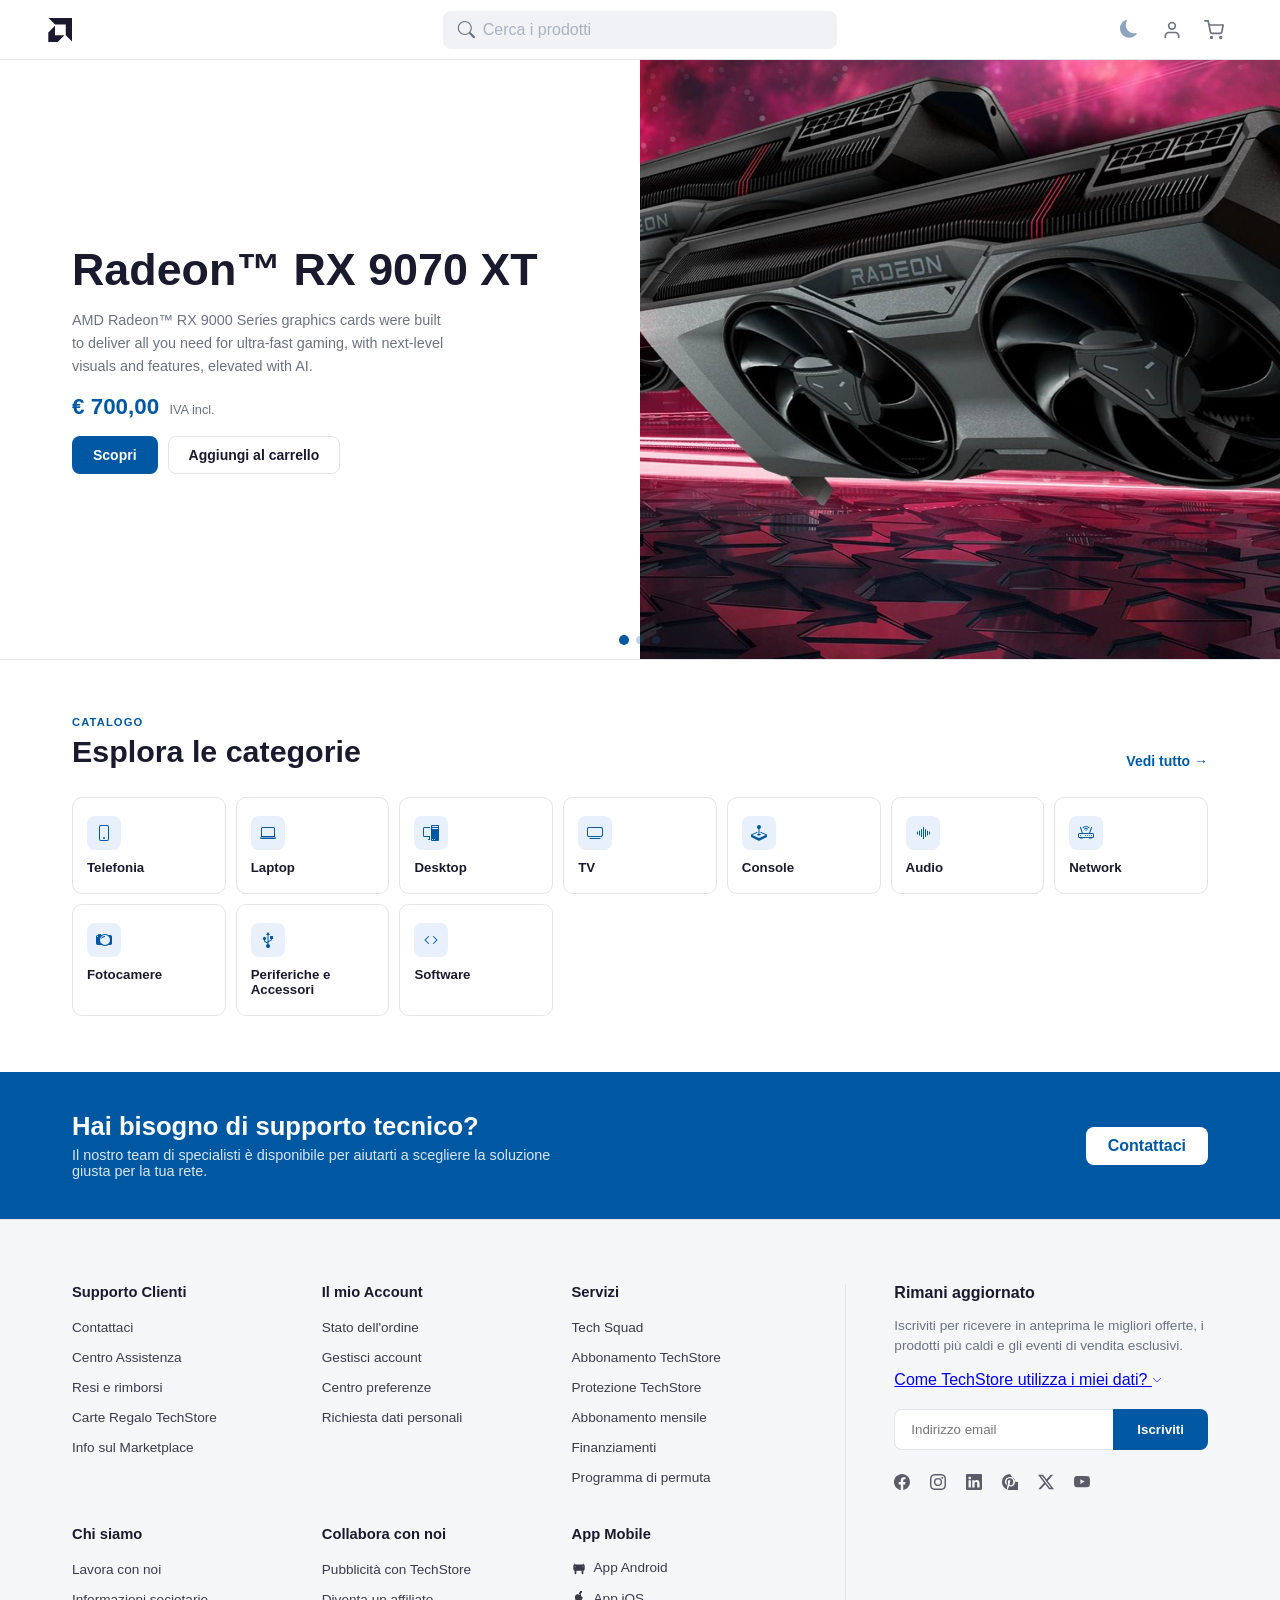
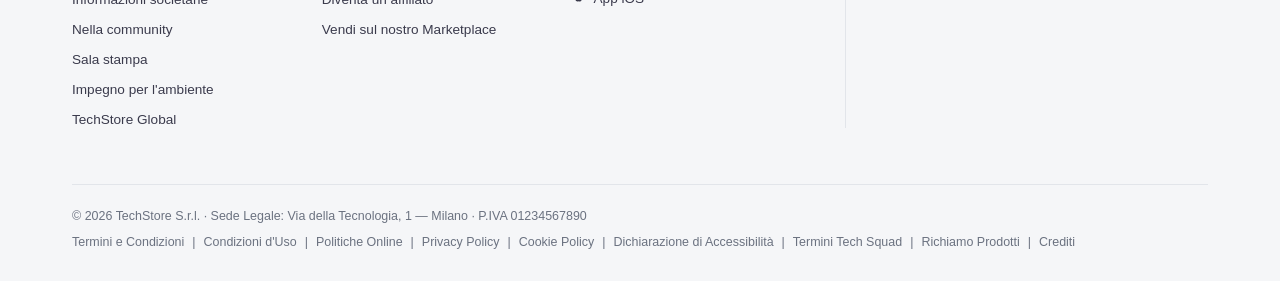
==== commit 176094b9: "Add files via upload" ====
--- a/index.html
+++ b/index.html
@@ -1,226 +1,609 @@
-
 <!DOCTYPE html>
 <html lang="it">
-<head>
-  <meta charset="UTF-8"/>
-  <meta name="viewport" content="width=device-width,initial-scale=1.0"/>
-  <title>TechStore · Hardware & Networking</title>
-  <link rel="preconnect" href="https://api.fontshare.com"/>
-  <link href="https://api.fontshare.com/v2/css2?f[]=noorda@400,500,600,700&display=swap" rel="stylesheet"/>
-  <link rel="stylesheet" href="style.css"/>
-</head>
-<body>
- 
+ <head>
+  <meta charset="utf-8"/>
+  <meta content="width=device-width,initial-scale=1.0" name="viewport"/>
+  <title>
+   TechStore · Hardware &amp; Networking
+  </title>
+  <link href="https://api.fontshare.com" rel="preconnect"/>
+  <link href="https://api.fontshare.com/v2/css2?f[]=noorda@400,500,600,700&amp;display=swap" rel="stylesheet"/>
+  <link href="style.css" rel="stylesheet"/>
+ </head>
+ <body>
+  <!-- =========================================
+       BARRA DI NAVIGAZIONE PRINCIPALE
+  ========================================= -->
   <nav class="navbar" id="navbar">
-    <div class="nav-left">
-      <div class="burger-wrap">
-        <label class="burger" for="burger" aria-label="Apri menu">
-          <input type="checkbox" id="burger"/>
-          <span></span><span></span><span></span>
-        </label>
-      </div>
-      <a href="index.html" class="nav-logo" id="nav-logo-desktop">
-        <svg width="20" height="20" viewBox="0 0 16 16" fill="#000000"><path d="m.334 0 4.358 4.359h7.15v7.15l4.358 4.358V0zM.2 9.72l4.487-4.488v6.281h6.28L6.48 16H.2z"/></svg>
+   <div class="nav-left">
+    <!-- Il tuo logo senza la scritta -->
+    <a class="nav-logo" href="index.html">
+     <svg fill="currentColor" height="24" viewbox="0 0 16 16" width="24">
+      <path d="m.334 0 4.358 4.359h7.15v7.15l4.358 4.358V0zM.2 9.72l4.487-4.488v6.281h6.28L6.48 16H.2z">
+      </path>
+     </svg>
+    </a>
+   </div>
+   <div class="nav-center">
+    <div class="inputBox_container" id="navSearch">
+     <!-- La lente d'ingrandimento corretta -->
+     <svg class="search_icon" viewbox="0 0 16 16" xmlns="http://www.w3.org/2000/svg">
+      <path d="M11.742 10.344a6.5 6.5 0 1 0-1.397 1.398h-.001q.044.06.098.115l3.85 3.85a1 1 0 0 0 1.415-1.414l-3.85-3.85a1 1 0 0 0-.115-.1zM12 6.5a5.5 5.5 0 1 1-11 0 5.5 5.5 0 0 1 11 0"/>
+      </path>
+     </svg>
+     <input class="inputBox" id="searchInput" placeholder="Cerca i prodotti" type="text"/>
+    </div>
+   </div>
+
+   <div class="nav-right">
+      <button class="nav-icon-btn" id="themeToggle" aria-label="Cambia tema">
+        <svg class="icon-moon" width="20" height="20" fill="currentColor" viewBox="0 0 18 18"><path d="M6 .278a.77.77 0 0 1 .08.858 7.2 7.2 0 0 0-.878 3.46c0 4.021 3.278 7.277 7.318 7.277q.792-.001 1.533-.16a.79.79 0 0 1 .81.316.73.73 0 0 1-.031.893A8.35 8.35 0 0 1 8.344 16C3.734 16 0 12.286 0 7.71 0 4.266 2.114 1.312 5.124.06A.75.75 0 0 1 6 .278"/></svg>
+        <svg class="icon-sun" width="20" height="20" fill="currentColor" viewBox="0 0 18 18"><path d="M8 12a4 4 0 1 0 0-8 4 4 0 0 0 0 8M8 0a.5.5 0 0 1 .5.5v2a.5.5 0 0 1-1 0v-2A.5.5 0 0 1 8 0m0 13a.5.5 0 0 1 .5.5v2a.5.5 0 0 1-1 0v-2A.5.5 0 0 1 8 13m8-5a.5.5 0 0 1-.5.5h-2a.5.5 0 0 1 0-1h2a.5.5 0 0 1 .5.5M3 8a.5.5 0 0 1-.5.5h-2a.5.5 0 0 1 0-1h2A.5.5 0 0 1 3 8m10.657-5.657a.5.5 0 0 1 0 .707l-1.414 1.415a.5.5 0 1 1-.707-.708l1.414-1.414a.5.5 0 0 1 .707 0m-9.193 9.193a.5.5 0 0 1 0 .707L3.05 13.657a.5.5 0 0 1-.707-.707l1.414-1.414a.5.5 0 0 1 .707 0m9.193 2.121a.5.5 0 0 1-.707 0l-1.414-1.414a.5.5 0 0 1 .707-.707l1.414 1.414a.5.5 0 0 1 0 .707M4.464 4.465a.5.5 0 0 1-.707 0L2.343 3.05a.5.5 0 1 1 .707-.707l1.414 1.414a.5.5 0 0 1 0 .708"/></svg>
+      </button>
+    <!-- Icona Account / Login ripristinata -->
+    <a aria-label="Account" class="nav-icon-btn" href="login.html">
+     <svg fill="none" height="20" stroke="currentColor" stroke-linecap="round" stroke-linejoin="round" stroke-width="2" viewbox="0 0 24 24" width="20">
+      <path d="M20 21v-2a4 4 0 0 0-4-4H8a4 4 0 0 0-4 4v2">
+      </path>
+      <circle cx="12" cy="7" r="4">
+      </circle>
+     </svg>
+    </a>
+    <!-- Icona Carrello ripristinata -->
+    <a aria-label="Carrello" class="nav-icon-btn" href="cart.html">
+     <svg fill="none" height="20" stroke="currentColor" stroke-linecap="round" stroke-linejoin="round" stroke-width="2" viewbox="0 0 24 24" width="20">
+      <circle cx="9" cy="21" r="1">
+      </circle>
+      <circle cx="20" cy="21" r="1">
+      </circle>
+      <path d="M1 1h4l2.68 13.39a2 2 0 0 0 2 1.61h9.72a2 2 0 0 0 2-1.61L23 6H6">
+      </path>
+     </svg>
+    </a>
+   </div>
+  </nav>
+  <section class="carousel" id="heroCarousel">
+   <div class="carousel-track" id="carouselTrack">
+    <div class="carousel-slide">
+     <div class="slide-content">
+      <h1 class="slide-title">
+       Radeon™ RX 9070 XT
+      </h1>
+      <p class="slide-sub">
+       AMD Radeon™ RX 9000 Series graphics cards were built to deliver all you need for ultra-fast gaming, with next-level visuals and features, elevated with AI.
+      </p>
+      <div class="slide-price">
+       € 700,00
+       <span>
+        IVA incl.
+       </span>
+      </div>
+      <div class="slide-actions">
+       <a class="btn btn-primary" href="#">
+        Scopri
+       </a>
+       <a class="btn btn-secondary" href="#">
+        Aggiungi al carrello
+       </a>
+      </div>
+     </div>
+     <div class="slide-visual">
+      <img alt="AMD Radeon RX 9070 XT" src="AMD-Radeon-RX-9070-XT.jpg"/>
+     </div>
+    </div>
+    <div class="carousel-slide">
+     <div class="slide-content">
+      <h1 class="slide-title">
+       Fractal North XL
+      </h1>
+      <p class="slide-sub">
+       North XL combina un approccio innovativo al case per PC gaming con un generoso formato ed un look premium in legno.
+      </p>
+      <div class="slide-price" style="color:#b45309">
+       € 189,99
+       <span>
+        IVA incl.
+       </span>
+      </div>
+      <div class="slide-actions">
+       <a class="btn btn-primary" href="#">
+        Scopri
+       </a>
+       <a class="btn btn-secondary" href="#">
+        Aggiungi al carrello
+       </a>
+      </div>
+     </div>
+     <div class="slide-visual">
+      <img alt="Fractal North XL" src="Fractal_North_XL.jpg"/>
+     </div>
+    </div>
+    <div class="carousel-slide">
+     <div class="slide-content">
+      <h1 class="slide-title">
+       Steam Deck OLED (1TB)
+      </h1>
+      <p class="slide-sub">
+       Uno schermo OLED con un'immagine più ampia, una maggiore durata della batteria, Wi-Fi più veloce ed ergonomia ai massimi livelli.
+      </p>
+      <div class="slide-price" style="color:#065f46">
+       € 679,00
+       <span>
+        IVA incl.
+       </span>
+      </div>
+      <div class="slide-actions">
+       <a class="btn btn-primary" href="#">
+        Scopri
+       </a>
+       <a class="btn btn-secondary" href="#">
+        Aggiungi al carrello
+       </a>
+      </div>
+     </div>
+     <div class="slide-visual">
+      <img alt="Steam Deck OLED" src="Steam-Deck-OLED-black.jpg"/>
+     </div>
+    </div>
+   </div>
+   <div class="carousel-dots" id="carouselDots">
+    <button class="carousel-dot active" data-index="0">
+    </button>
+    <button class="carousel-dot" data-index="1">
+    </button>
+    <button class="carousel-dot" data-index="2">
+    </button>
+   </div>
+  </section>
+  <main>
+   <div class="section">
+    <div class="section-header">
+     <div>
+      <p class="section-eyebrow">
+       Catalogo
+      </p>
+      <h2 class="section-title">
+       Esplora le categorie
+      </h2>
+     </div>
+     <a class="link-more" href="">
+      Vedi tutto →
+     </a>
+    </div>
+    <div class="category-grid">
+     <a class="category-card" href="#">
+      <div class="cat-icon">
+       <svg fill="currentColor" height="16" viewbox="0 0 16 16" width="16">
+        <path d="M11 1a1 1 0 0 1 1 1v12a1 1 0 0 1-1 1H5a1 1 0 0 1-1-1V2a1 1 0 0 1 1-1zM5 0a2 2 0 0 0-2 2v12a2 2 0 0 0 2 2h6a2 2 0 0 0 2-2V2a2 2 0 0 0-2-2z">
+        </path>
+        <path d="M8 14a1 1 0 1 0 0-2 1 1 0 0 0 0 2">
+        </path>
+       </svg>
+      </div>
+      <span class="cat-name">
+       Telefonia
+      </span>
+     </a>
+     <a class="category-card" href="#">
+      <div class="cat-icon">
+       <svg fill="currentColor" height="16" viewbox="0 0 16 16" width="16">
+        <path d="M13.5 3a.5.5 0 0 1 .5.5V11H2V3.5a.5.5 0 0 1 .5-.5zm-11-1A1.5 1.5 0 0 0 1 3.5V12h14V3.5A1.5 1.5 0 0 0 13.5 2zM0 12.5h16a1.5 1.5 0 0 1-1.5 1.5h-13A1.5 1.5 0 0 1 0 12.5">
+        </path>
+       </svg>
+      </div>
+      <span class="cat-name">
+       Laptop
+      </span>
+     </a>
+     <a class="category-card" href="#">
+      <div class="cat-icon">
+       <svg fill="currentColor" height="16" viewbox="0 0 16 16" width="16">
+        <path d="M8 1a1 1 0 0 1 1-1h6a1 1 0 0 1 1 1v14a1 1 0 0 1-1 1H9a1 1 0 0 1-1-1zm1 13.5a.5.5 0 1 0 1 0 .5.5 0 0 0-1 0m2 0a.5.5 0 1 0 1 0 .5.5 0 0 0-1 0M9.5 1a.5.5 0 0 0 0 1h5a.5.5 0 0 0 0-1zM9 3.5a.5.5 0 0 0 .5.5h5a.5.5 0 0 0 0-1h-5a.5.5 0 0 0-.5.5M1.5 2A1.5 1.5 0 0 0 0 3.5v7A1.5 1.5 0 0 0 1.5 12H6v2h-.5a.5.5 0 0 0 0 1H7v-4H1.5a.5.5 0 0 1-.5-.5v-7a.5.5 0 0 1 .5-.5H7V2z">
+        </path>
+       </svg>
+      </div>
+      <span class="cat-name">
+       Desktop
+      </span>
+     </a>
+     <a class="category-card" href="#">
+      <div class="cat-icon">
+       <svg fill="currentColor" height="16" viewbox="0 0 16 16" width="16">
+        <path d="M2.5 13.5A.5.5 0 0 1 3 13h10a.5.5 0 0 1 0 1H3a.5.5 0 0 1-.5-.5M13.991 3l.024.001a1.5 1.5 0 0 1 .538.143.76.76 0 0 1 .302.254c.067.1.145.277.145.602v5.991l-.001.024a1.5 1.5 0 0 1-.143.538.76.76 0 0 1-.254.302c-.1.067-.277.145-.602.145H2.009l-.024-.001a1.5 1.5 0 0 1-.538-.143.76.76 0 0 1-.302-.254C1.078 10.502 1 10.325 1 10V4.009l.001-.024a1.5 1.5 0 0 1 .143-.538.76.76 0 0 1 .254-.302C1.498 3.078 1.675 3 2 3zM14 2H2C0 2 0 4 0 4v6c0 2 2 2 2 2h12c2 0 2-2 2-2V4c0-2-2-2-2-2">
+        </path>
+       </svg>
+      </div>
+      <span class="cat-name">
+       TV
+      </span>
+     </a>
+     <a class="category-card" href="#">
+      <div class="cat-icon">
+       <svg fill="currentColor" height="16" viewbox="0 0 16 16" width="16">
+        <path d="M10 2a2 2 0 0 1-1.5 1.937v5.087c.863.083 1.5.377 1.5.726 0 .414-.895.75-2 .75s-2-.336-2-.75c0-.35.637-.643 1.5-.726V3.937A2 2 0 1 1 10 2">
+        </path>
+        <path d="M0 9.665v1.717a1 1 0 0 0 .553.894l6.553 3.277a2 2 0 0 0 1.788 0l6.553-3.277a1 1 0 0 0 .553-.894V9.665c0-.1-.06-.19-.152-.23L9.5 6.715v.993l5.227 2.178a.125.125 0 0 1 .001.23l-5.94 2.546a2 2 0 0 1-1.576 0l-5.94-2.546a.125.125 0 0 1 .001-.23L6.5 7.708l-.013-.988L.152 9.435a.25.25 0 0 0-.152.23">
+        </path>
+       </svg>
+      </div>
+      <span class="cat-name">
+       Console
+      </span>
+     </a>
+     <a class="category-card" href="#">
+      <div class="cat-icon">
+       <svg fill="currentColor" height="16" viewbox="0 0 16 16" width="16">
+        <path d="M8.5 2a.5.5 0 0 1 .5.5v11a.5.5 0 0 1-1 0v-11a.5.5 0 0 1 .5-.5m-2 2a.5.5 0 0 1 .5.5v7a.5.5 0 0 1-1 0v-7a.5.5 0 0 1 .5-.5m4 0a.5.5 0 0 1 .5.5v7a.5.5 0 0 1-1 0v-7a.5.5 0 0 1 .5-.5m-6 1.5A.5.5 0 0 1 5 6v4a.5.5 0 0 1-1 0V6a.5.5 0 0 1 .5-.5m8 0a.5.5 0 0 1 .5.5v4a.5.5 0 0 1-1 0V6a.5.5 0 0 1 .5-.5m-10 1A.5.5 0 0 1 3 7v2a.5.5 0 0 1-1 0V7a.5.5 0 0 1 .5-.5m12 0a.5.5 0 0 1 .5.5v2a.5.5 0 0 1-1 0V7a.5.5 0 0 1 .5-.5" fill-rule="evenodd">
+        </path>
+       </svg>
+      </div>
+      <span class="cat-name">
+       Audio
+      </span>
+     </a>
+     <a class="category-card" href="#">
+      <div class="cat-icon">
+       <svg fill="currentColor" height="16" viewbox="0 0 16 16" width="16">
+        <path d="M5.525 3.025a3.5 3.5 0 0 1 4.95 0 .5.5 0 1 0 .707-.707 4.5 4.5 0 0 0-6.364 0 .5.5 0 0 0 .707.707">
+        </path>
+        <path d="M6.94 4.44a1.5 1.5 0 0 1 2.12 0 .5.5 0 0 0 .708-.708 2.5 2.5 0 0 0-3.536 0 .5.5 0 0 0 .707.707ZM2.5 11a.5.5 0 1 1 0-1 .5.5 0 0 1 0 1m4.5-.5a.5.5 0 1 0 1 0 .5.5 0 0 0-1 0m2.5.5a.5.5 0 1 1 0-1 .5.5 0 0 1 0 1m1.5-.5a.5.5 0 1 0 1 0 .5.5 0 0 0-1 0m2 0a.5.5 0 1 0 1 0 .5.5 0 0 0-1 0">
+        </path>
+        <path d="M2.974 2.342a.5.5 0 1 0-.948.316L3.806 8H1.5A1.5 1.5 0 0 0 0 9.5v2A1.5 1.5 0 0 0 1.5 13H2a.5.5 0 0 0 .5.5h2A.5.5 0 0 0 5 13h6a.5.5 0 0 0 .5.5h2a.5.5 0 0 0 .5-.5h.5a1.5 1.5 0 0 0 1.5-1.5v-2A1.5 1.5 0 0 0 14.5 8h-2.306l1.78-5.342a.5.5 0 1 0-.948-.316L11.14 8H4.86zM14.5 9a.5.5 0 0 1 .5.5v2a.5.5 0 0 1-.5.5h-13a.5.5 0 0 1-.5-.5v-2a.5.5 0 0 1 .5-.5z">
+        </path>
+        <path d="M8.5 5.5a.5.5 0 1 1-1 0 .5.5 0 0 1 1 0">
+        </path>
+       </svg>
+      </div>
+      <span class="cat-name">
+       Network
+      </span>
+     </a>
+     <a class="category-card" href="#">
+      <div class="cat-icon">
+       <svg fill="currentColor" height="16" viewbox="0 0 16 16" width="16">
+        <path d="M5 8c0-1.657 2.343-3 4-3V4a4 4 0 0 0-4 4">
+        </path>
+        <path d="M12.318 3h2.015C15.253 3 16 3.746 16 4.667v6.666c0 .92-.746 1.667-1.667 1.667h-2.015A5.97 5.97 0 0 1 9 14a5.97 5.97 0 0 1-3.318-1H1.667C.747 13 0 12.254 0 11.333V4.667C0 3.747.746 3 1.667 3H2a1 1 0 0 1 1-1h1a1 1 0 0 1 1 1h.682A5.97 5.97 0 0 1 9 2c1.227 0 2.367.368 3.318 1M2 4.5a.5.5 0 1 0-1 0 .5.5 0 0 0 1 0M14 8A5 5 0 1 0 4 8a5 5 0 0 0 10 0">
+        </path>
+       </svg>
+      </div>
+      <span class="cat-name">
+       Fotocamere
+      </span>
+     </a>
+     <a class="category-card" href="#">
+      <div class="cat-icon">
+       <svg fill="currentColor" height="16" viewbox="0 0 16 16" width="16">
+        <path d="m7.792.312-1.533 2.3A.25.25 0 0 0 6.467 3H7.5v7.319a2.5 2.5 0 0 0-.515-.298L5.909 9.56A1.5 1.5 0 0 1 5 8.18v-.266a1.5 1.5 0 1 0-1 0v.266a2.5 2.5 0 0 0 1.515 2.298l1.076.461a1.5 1.5 0 0 1 .888 1.129 2.001 2.001 0 1 0 1.021-.006v-.902a1.5 1.5 0 0 1 .756-1.303l1.484-.848A2.5 2.5 0 0 0 11.995 7h.755a.25.25 0 0 0 .25-.25v-2.5a.25.25 0 0 0-.25-.25h-2.5a.25.25 0 0 0-.25.25v2.5c0 .138.112.25.25.25h.741a1.5 1.5 0 0 1-.747 1.142L8.76 8.99a3 3 0 0 0-.26.17V3h1.033a.25.25 0 0 0 .208-.389L8.208.312a.25.25 0 0 0-.416 0">
+        </path>
+       </svg>
+      </div>
+      <span class="cat-name">
+       Periferiche e Accessori
+      </span>
+     </a>
+     <a class="category-card" href="#">
+      <div class="cat-icon">
+       <svg fill="currentColor" height="16" viewbox="0 0 16 16" width="16">
+        <path d="M5.854 4.854a.5.5 0 1 0-.708-.708l-3.5 3.5a.5.5 0 0 0 0 .708l3.5 3.5a.5.5 0 0 0 .708-.708L2.707 8zm4.292 0a.5.5 0 0 1 .708-.708l3.5 3.5a.5.5 0 0 1 0 .708l-3.5 3.5a.5.5 0 0 1-.708-.708L13.293 8z">
+        </path>
+       </svg>
+      </div>
+      <span class="cat-name">
+       Software
+      </span>
+     </a>
+    </div>
+   </div>
+   <div class="banner-strip">
+    <div>
+     <h2>
+      Hai bisogno di supporto tecnico?
+     </h2>
+     <p>
+      Il nostro team di specialisti è disponibile per aiutarti a scegliere la soluzione giusta per la tua rete.
+     </p>
+    </div>
+    <a class="btn-white" href="#">
+     Contattaci
+    </a>
+   </div>
+  </main>
+  <footer>
+   <div class="footer-container">
+    <div class="footer-links-grid">
+     <div class="footer-col">
+      <h4>
+       Supporto Clienti
+      </h4>
+      <ul>
+       <li>
+        <a href="#">
+         Contattaci
+        </a>
+       </li>
+       <li>
+        <a href="#">
+         Centro Assistenza
+        </a>
+       </li>
+       <li>
+        <a href="#">
+         Resi e rimborsi
+        </a>
+       </li>
+       <li>
+        <a href="#">
+         Carte Regalo TechStore
+        </a>
+       </li>
+       <li>
+        <a href="#">
+         Info sul Marketplace
+        </a>
+       </li>
+      </ul>
+     </div>
+     <div class="footer-col">
+      <h4>
+       Il mio Account
+      </h4>
+      <ul>
+       <li>
+        <a href="#">
+         Stato dell'ordine
+        </a>
+       </li>
+       <li>
+        <a href="#">
+         Gestisci account
+        </a>
+       </li>
+       <li>
+        <a href="#">
+         Centro preferenze
+        </a>
+       </li>
+       <li>
+        <a href="#">
+         Richiesta dati personali
+        </a>
+       </li>
+      </ul>
+     </div>
+     <div class="footer-col">
+      <h4>
+       Servizi
+      </h4>
+      <ul>
+       <li>
+        <a href="#">
+         Tech Squad
+        </a>
+       </li>
+       <li>
+        <a href="#">
+         Abbonamento TechStore
+        </a>
+       </li>
+       <li>
+        <a href="#">
+         Protezione TechStore
+        </a>
+       </li>
+       <li>
+        <a href="#">
+         Abbonamento mensile
+        </a>
+       </li>
+       <li>
+        <a href="#">
+         Finanziamenti
+        </a>
+       </li>
+       <li>
+        <a href="#">
+         Programma di permuta
+        </a>
+       </li>
+      </ul>
+     </div>
+     <div class="footer-col">
+      <h4>
+       Chi siamo
+      </h4>
+      <ul>
+       <li>
+        <a href="#">
+         Lavora con noi
+        </a>
+       </li>
+       <li>
+        <a href="#">
+         Informazioni societarie
+        </a>
+       </li>
+       <li>
+        <a href="#">
+         Nella community
+        </a>
+       </li>
+       <li>
+        <a href="#">
+         Sala stampa
+        </a>
+       </li>
+       <li>
+        <a href="#">
+         Impegno per l'ambiente
+        </a>
+       </li>
+       <li>
+        <a href="#">
+         TechStore Global
+        </a>
+       </li>
+      </ul>
+     </div>
+     <div class="footer-col">
+      <h4>
+       Collabora con noi
+      </h4>
+      <ul>
+       <li>
+        <a href="#">
+         Pubblicità con TechStore
+        </a>
+       </li>
+       <li>
+        <a href="#">
+         Diventa un affiliato
+        </a>
+       </li>
+       <li>
+        <a href="#">
+         Vendi sul nostro Marketplace
+        </a>
+       </li>
+      </ul>
+     </div>
+     <div class="footer-col">
+      <h4>
+       App Mobile
+      </h4>
+      <ul class="app-links">
+       <li>
+        <a href="#">
+         <svg fill="currentColor" height="14" viewbox="0 0 16 16" width="14">
+          <path d="M2.76 3.061a.5.5 0 0 1 .679.175l.56 1a.5.5 0 0 1-.854.516l-.56-1a.5.5 0 0 1 .175-.691zm10.48 0a.5.5 0 0 1 .175.69l-.56 1a.5.5 0 1 1-.854-.515l.56-1a.5.5 0 0 1 .68-.175zM1.5 5.5A1.5 1.5 0 0 1 3 4h10a1.5 1.5 0 0 1 1.5 1.5v4A1.5 1.5 0 0 1 13 11H3a1.5 1.5 0 0 1-1.5-1.5zM3.5 6a.5.5 0 1 0 0 1 .5.5 0 0 0 0-1zm9 0a.5.5 0 1 0 0 1 .5.5 0 0 0 0-1zM5 11v3a1 1 0 0 1-2 0v-3zm8 0v3a1 1 0 0 1-2 0v-3z">
+          </path>
+         </svg>
+         <span>
+          App Android
+         </span>
+        </a>
+       </li>
+       <li>
+        <a href="#">
+         <svg fill="currentColor" height="14" viewbox="0 0 16 16" width="14">
+          <path d="M11.182.008C11.148-.03 9.923.023 8.857 1.18c-1.066 1.156-.902 2.482-.878 2.516.024.034 1.22.087 2.255-1.042 1.034-1.13 1.12-2.516 1.148-2.646zm-2.006 4.316c-.734 0-1.748-.611-2.812-.611-.841 0-1.905.474-2.454 1.341-1.124 1.776-.32 4.904.743 6.442.52 0 1.053.51 1.637.51.564 0 .762-.338 1.444-.338.681 0 .86.338 1.442.338.583 0 1.077-.468 1.597-1.226 1.123-1.638 1.455-3.411 1.47-3.498-.03-.016-2.186-.803-2.186-3.218 0-2.025 1.724-3.003 1.742-3.013-.974-1.378-2.512-1.428-2.633-1.428z">
+          </path>
+         </svg>
+         <span>
+          App iOS
+         </span>
+        </a>
+       </li>
+      </ul>
+     </div>
+    </div>
+    <div class="footer-newsletter-col">
+     <h4>
+      Rimani aggiornato
+     </h4>
+     <p>
+      Iscriviti per ricevere in anteprima le migliori offerte, i prodotti più caldi e gli eventi di vendita esclusivi.
+     </p>
+     <a class="newsletter-info-link" href="#">
+      <span>
+       Come TechStore utilizza i miei dati?
+      </span>
+      <svg fill="currentColor" height="10" viewbox="0 0 16 16" width="10">
+       <path d="M1.646 4.646a.5.5 0 0 1 .708 0L8 10.293l5.646-5.647a.5.5 0 0 1 .708.708l-6 6a.5.5 0 0 1-.708 0l-6-6a.5.5 0 0 1 0-.708z">
+       </path>
+      </svg>
+     </a>
+     <form class="newsletter-form" onsubmit="event.preventDefault();">
+      <input aria-label="Indirizzo email" placeholder="Indirizzo email" required="" type="email">
+       <button type="submit">
+        Iscriviti
+       </button>
+      </input>
+     </form>
+     <div class="footer-social-links">
+      <a aria-label="Facebook" href="#">
+       <svg fill="currentColor" height="16" viewbox="0 0 16 16" width="16">
+        <path d="M16 8.049c0-4.446-3.582-8.05-8-8.05C3.58 0-.002 3.603-.002 8.05c0 4.017 2.926 7.347 6.75 7.951v-5.625h-2.03V8.05H6.75V6.275c0-2.017 1.195-3.131 3.022-3.131.876 0 1.791.157 1.791.157v1.98h-1.009c-.993 0-1.303.621-1.303 1.258v1.51h2.218l-.354 2.326H9.25V16c3.824-.604 6.75-3.934 6.75-7.951">
+        </path>
+       </svg>
       </a>
-    </div>
-    <div class="nav-center">
-      <div class="nav-search" id="navSearch">
-        <span class="nav-search-icon">
-          <svg width="15" height="15" viewBox="0 0 16 16" fill="currentColor"><path d="M11.742 10.344a6.5 6.5 0 1 0-1.397 1.398h-.001q.044.06.098.115l3.85 3.85a1 1 0 0 0 1.415-1.414l-3.85-3.85a1 1 0 0 0-.115-.1zM12 6.5a5.5 5.5 0 1 1-11 0 5.5 5.5 0 0 1 11 0"/></svg>
-        </span>
-        <input type="search" id="searchInput" placeholder="Cerca prodotti, categorie, brand…" aria-label="Cerca prodotti"/>
-      </div>
-      <a href="index.html" class="nav-logo nav-logo-mobile">
-        <svg width="20" height="20" viewBox="0 0 16 16" fill="#000000"><path d="m.334 0 4.358 4.359h7.15v7.15l4.358 4.358V0zM.2 9.72l4.487-4.488v6.281h6.28L6.48 16H.2z"/></svg>
+      <a aria-label="Instagram" href="#">
+       <svg fill="currentColor" height="16" viewbox="0 0 16 16" width="16">
+        <path d="M8 0C5.829 0 5.556.01 4.703.048 3.85.088 3.269.222 2.76.42a3.9 3.9 0 0 0-1.417.923A3.9 3.9 0 0 0 .42 2.76C.222 3.268.087 3.85.048 4.7.01 5.555 0 5.827 0 8.001c0 2.172.01 2.444.048 3.297.04.852.174 1.433.372 1.942.205.526.478.972.923 1.417.444.445.89.719 1.416.923.51.198 1.09.333 1.942.372C5.555 15.99 5.827 16 8 16s2.444-.01 3.298-.048c.851-.04 1.434-.174 1.943-.372a3.9 3.9 0 0 0 1.416-.923c.445-.445.718-.891.923-1.417.197-.509.332-1.09.372-1.942C15.99 10.445 16 10.173 16 8s-.01-2.445-.048-3.299c-.04-.851-.175-1.433-.372-1.941a3.9 3.9 0 0 0-.923-1.417A3.9 3.9 0 0 0 13.24.42c-.51-.198-1.092-.333-1.943-.372C10.443.01 10.172 0 7.998 0zm-.717 1.442h.718c2.136 0 2.389.007 3.232.046.78.035 1.204.166 1.486.275.373.145.64.319.92.599s.453.546.598.92c.11.281.24.705.275 1.485.039.843.047 1.096.047 3.231s-.008 2.389-.047 3.232c-.035.78-.166 1.203-.275 1.485a2.5 2.5 0 0 1-.599.919c-.28.28-.546.453-.92.598-.28.11-.704.24-1.485.276-.843.038-1.096.047-3.232.047s-2.39-.009-3.233-.047c-.78-.036-1.203-.166-1.485-.276a2.5 2.5 0 0 1-.92-.598 2.5 2.5 0 0 1-.6-.92c-.109-.281-.24-.705-.275-1.485-.038-.843-.046-1.096-.046-3.233s.008-2.388.046-3.231c.036-.78.166-1.204.276-1.486.145-.373.319-.64.599-.92s.546-.453.92-.598c.282-.11.705-.24 1.485-.276.738-.034 1.024-.044 2.515-.045zm4.988 1.328a.96.96 0 1 0 0 1.92.96.96 0 0 0 0-1.92m-4.27 1.122a4.109 4.109 0 1 0 0 8.217 4.109 4.109 0 0 0 0-8.217m0 1.441a2.667 2.667 0 1 1 0 5.334 2.667 2.667 0 0 1 0-5.334">
+        </path>
+       </svg>
       </a>
-    </div>
-    <div class="nav-right">
-      <a href="cart.html" class="nav-icon-btn" aria-label="Carrello">
-        <svg width="20" height="20" fill="currentColor" viewBox="0 0 16 16"><path d="M5.757 1.071a.5.5 0 0 1 .172.686L3.383 6h9.234L10.07 1.757a.5.5 0 1 1 .858-.514L13.783 6H15.5a.5.5 0 0 1 .5.5v1a.5.5 0 0 1-.5.5H.5a.5.5 0 0 1-.5-.5v-1A.5.5 0 0 1 .5 6h1.717L5.07 1.243a.5.5 0 0 1 .686-.172zM3.394 15l-1.48-6h-.97l1.525 6.426a.75.75 0 0 0 .729.574h9.606a.75.75 0 0 0 .73-.574L15.056 9h-.972l-1.479 6z"/></svg>
+      <a aria-label="LinkedIn" href="#">
+       <svg fill="currentColor" height="16" viewbox="0 0 16 16" width="16">
+        <path d="M0 1.146C0 .513.526 0 1.175 0h13.65C15.474 0 16 .513 16 1.146v13.708c0 .633-.526 1.146-1.175 1.146H1.175C.526 16 0 15.487 0 14.854zm4.943 12.248V6.169H2.542v7.225zm-1.2-8.212c.837 0 1.358-.554 1.358-1.248-.015-.709-.52-1.248-1.342-1.248S2.4 3.226 2.4 3.934c0 .694.521 1.248 1.327 1.248zm4.908 8.212V9.359c0-.216.016-.432.08-.586.173-.431.568-.878 1.232-.878.869 0 1.216.662 1.216 1.634v3.865h2.401V9.25c0-2.22-1.184-3.252-2.764-3.252-1.274 0-1.845.7-2.165 1.193v.025h-.016l.016-.025V6.169h-2.4c.03.678 0 7.225 0 7.225z">
+        </path>
+       </svg>
       </a>
-      <a href="login.html" class="nav-icon-btn" aria-label="Accedi">
-        <svg width="24" height="24" fill="currentColor" viewBox="0 0 16 16"><path d="M8 8a3 3 0 1 0 0-6 3 3 0 0 0 0 6m2-3a2 2 0 1 1-4 0 2 2 0 0 1 4 0m4 8c0 1-1 1-1 1H3s-1 0-1-1 1-4 6-4 6 3 6 4m-1-.004c-.001-.246-.154-.986-.832-1.664C11.516 10.68 10.289 10 8 10s-3.516.68-4.168 1.332c-.678.678-.83 1.418-.832 1.664z"/></svg>
+      <a aria-label="Pinterest" href="#">
+       <svg fill="currentColor" height="16" viewbox="0 0 16 16" width="16">
+        <path d="M8 0a8 8 0 0 0-2.915 15.452c-.07-.633-.134-1.606.027-2.297.146-.625.938-3.977.938-3.977s-.239-.479-.239-1.187c0-1.113.645-1.943 1.448-1.943.682 0 1.012.512 1.012 1.127 0 .686-.437 1.712-.663 2.663-.188.796.4 1.446 1.185 1.446 1.422 0 2.515-1.5 2.515-3.664 0-1.915-1.377-3.254-3.342-3.254-2.276 0-3.612 1.707-3.612 3.471 0 .688.265 1.425.595 1.826a.24.24 0 0 1 .056.23c-.061.252-.196.796-.222.907-.035.146-.116.177-.268.107-1-.465-1.624-1.926-1.624-3.1 0-2.523 1.834-4.84 5.286-4.84 2.775 0 4.932 1.977 4.932 4.62 0 2.757-1.739 4.976-4.151 4.976-.811 0-1.573-.421-1.834-.919l-.498 1.902c-.181.695-.669 1.566-.999 2.1a8 8 0 1 0 7.913-7.946z">
+        </path>
+       </svg>
       </a>
-    </div>
-  </nav>
- 
-  <div class="mobile-menu" id="mobileMenu">
-    <ul role="list">
-      <li><a href="#">Router</a></li>
-      <li><a href="#">Switch</a></li>
-      <li><a href="#">Wireless</a></li>
-      <li><a href="#">Accessori</a></li>
-      <li><a href="#">Software</a></li>
-      <li><a href="#">Supporto</a></li>
-    </ul>
-  </div>
- 
-  <section class="carousel" id="heroCarousel">
-    <div class="carousel-track" id="carouselTrack">
- 
-      <!-- Slide 1 -->
-      <div class="carousel-slide">
-        <div class="slide-content">
-          <div class="slide-tag">Nuovo arrivo</div>
-          <h1 class="slide-title">Radeon™ RX 9070 XT</h1>
-          <p class="slide-sub">AMD Radeon™ RX 9000 Series graphics cards were built to deliver all you need for ultra-fast gaming, with next-level visuals and features, elevated with AI.</p>
-          <div class="slide-price">€ 700,00 <span>IVA incl.</span></div>
-          <div style="display:flex;gap:10px;flex-wrap:wrap">
-            <a href="#" class="btn btn-primary">Scopri</a>
-            <a href="#" class="btn btn-secondary">Aggiungi al carrello</a>
-          </div>
-        </div>
-        <div class="slide-visual">
-          <img src="AMD-Radeon-RX-9070-XT.jpg" alt="AMD Radeon RX 9070 XT"/>
-        </div>
-      </div>
- 
-      <!-- Slide 2 -->
-      <div class="carousel-slide">
-        <div class="slide-content">
-          <div class="slide-tag" style="background:#fef3c7;color:#b45309">Offerta</div>
-          <h1 class="slide-title">Fractal North XL</h1>
-          <p class="slide-sub">North XL combina un approccio innovativo al case per PC gaming con un generoso formato.</p>
-          <div class="slide-price" style="color:#b45309">€ 189,99 <span>IVA incl.</span></div>
-          <div style="display:flex;gap:10px;flex-wrap:wrap">
-            <a href="#" class="btn btn-primary">Scopri</a>
-            <a href="#" class="btn btn-secondary">Aggiungi al carrello</a>
-          </div>
-        </div>
-        <div class="slide-visual">
-          <img src="Fractal_North_XL.jpg" alt="Fractal North XL"/>
-        </div>
-      </div>
- 
-      <!-- Slide 3 -->
-      <div class="carousel-slide">
-        <div class="slide-content">
-          <div class="slide-tag" style="background:#d1fae5;color:#065f46">In evidenza</div>
-          <h1 class="slide-title">Steam Deck OLED (1TB)</h1>
-          <p class="slide-sub">Uno schermo OLED con un'immagine più ampia, una maggiore durata della batteria, Wi-Fi più veloce. Ergonomia ai massimi livelli.</p>
-          <div class="slide-price" style="color:#065f46">€ 679,00 <span>IVA incl.</span></div>
-          <div style="display:flex;gap:10px;flex-wrap:wrap">
-            <a href="#" class="btn btn-primary">Scopri</a>
-            <a href="#" class="btn btn-secondary">Aggiungi al carrello</a>
-          </div>
-        </div>
-        <div class="slide-visual">
-          <img src="Steam-Deck-OLED-black.jpg" alt="Steam Deck OLED"/>
-        </div>
-      </div>
- 
-    </div>
- 
-    <button class="carousel-btn prev" id="carouselPrev" aria-label="Precedente">
-      <svg width="16" height="16" fill="currentColor" viewBox="0 0 16 16"><path d="M11.354 1.646a.5.5 0 0 1 0 .708L5.707 8l5.647 5.646a.5.5 0 0 1-.708.708l-6-6a.5.5 0 0 1 0-.708l6-6a.5.5 0 0 1 .708 0"/></svg>
-    </button>
-    <button class="carousel-btn next" id="carouselNext" aria-label="Successivo">
-      <svg width="16" height="16" fill="currentColor" viewBox="0 0 16 16"><path d="M4.646 1.646a.5.5 0 0 1 .708 0l6 6a.5.5 0 0 1 0 .708l-6 6a.5.5 0 0 1-.708-.708L10.293 8 4.646 2.354a.5.5 0 0 1 0-.708"/></svg>
-    </button>
-    <div class="carousel-dots" id="carouselDots">
-      <button class="carousel-dot active" data-index="0"></button>
-      <button class="carousel-dot" data-index="1"></button>
-      <button class="carousel-dot" data-index="2"></button>
-    </div>
-  </section>
- 
-  <main>
-    <div class="section">
-      <div class="section-header">
-        <div><p class="section-eyebrow">Catalogo</p><h2 class="section-title">Esplora le categorie</h2></div>
-        <a href="" class="link-more">Vedi tutto →</a>
-      </div>
-      <div class="category-grid">
-        <a href="#" class="category-card"><div class="cat-icon"><svg width="16" height="16" fill="currentColor" viewBox="0 0 16 16"><path d="M11 1a1 1 0 0 1 1 1v12a1 1 0 0 1-1 1H5a1 1 0 0 1-1-1V2a1 1 0 0 1 1-1zM5 0a2 2 0 0 0-2 2v12a2 2 0 0 0 2 2h6a2 2 0 0 0 2-2V2a2 2 0 0 0-2-2z"/><path d="M8 14a1 1 0 1 0 0-2 1 1 0 0 0 0 2"/></div><span class="cat-name">Telefonia</span></a>
-        <a href="#" class="category-card"><div class="cat-icon"><svg width="16" height="16" fill="currentColor" viewBox="0 0 16 16"><path d="M13.5 3a.5.5 0 0 1 .5.5V11H2V3.5a.5.5 0 0 1 .5-.5zm-11-1A1.5 1.5 0 0 0 1 3.5V12h14V3.5A1.5 1.5 0 0 0 13.5 2zM0 12.5h16a1.5 1.5 0 0 1-1.5 1.5h-13A1.5 1.5 0 0 1 0 12.5"/></div><span class="cat-name">Laptop</span></a>
-        <a href="#" class="category-card"><div class="cat-icon"><svg width="16" height="16" fill="currentColor" viewBox="0 0 16 16"><path d="M8 1a1 1 0 0 1 1-1h6a1 1 0 0 1 1 1v14a1 1 0 0 1-1 1H9a1 1 0 0 1-1-1zm1 13.5a.5.5 0 1 0 1 0 .5.5 0 0 0-1 0m2 0a.5.5 0 1 0 1 0 .5.5 0 0 0-1 0M9.5 1a.5.5 0 0 0 0 1h5a.5.5 0 0 0 0-1zM9 3.5a.5.5 0 0 0 .5.5h5a.5.5 0 0 0 0-1h-5a.5.5 0 0 0-.5.5M1.5 2A1.5 1.5 0 0 0 0 3.5v7A1.5 1.5 0 0 0 1.5 12H6v2h-.5a.5.5 0 0 0 0 1H7v-4H1.5a.5.5 0 0 1-.5-.5v-7a.5.5 0 0 1 .5-.5H7V2z"/></div><span class="cat-name">Desktop</span></a>
-        <a href="#" class="category-card"><div class="cat-icon"><svg width="16" height="16" fill="currentColor" viewBox="0 0 16 16"><path d="M2.5 13.5A.5.5 0 0 1 3 13h10a.5.5 0 0 1 0 1H3a.5.5 0 0 1-.5-.5M13.991 3l.024.001a1.5 1.5 0 0 1 .538.143.76.76 0 0 1 .302.254c.067.1.145.277.145.602v5.991l-.001.024a1.5 1.5 0 0 1-.143.538.76.76 0 0 1-.254.302c-.1.067-.277.145-.602.145H2.009l-.024-.001a1.5 1.5 0 0 1-.538-.143.76.76 0 0 1-.302-.254C1.078 10.502 1 10.325 1 10V4.009l.001-.024a1.5 1.5 0 0 1 .143-.538.76.76 0 0 1 .254-.302C1.498 3.078 1.675 3 2 3zM14 2H2C0 2 0 4 0 4v6c0 2 2 2 2 2h12c2 0 2-2 2-2V4c0-2-2-2-2-2"/></div><span class="cat-name">TV</span></a>
-        <a href="#" class="category-card"><div class="cat-icon"><svg width="16" height="16" fill="currentColor" viewBox="0 0 16 16"><path d="M10 2a2 2 0 0 1-1.5 1.937v5.087c.863.083 1.5.377 1.5.726 0 .414-.895.75-2 .75s-2-.336-2-.75c0-.35.637-.643 1.5-.726V3.937A2 2 0 1 1 10 2"/><path d="M0 9.665v1.717a1 1 0 0 0 .553.894l6.553 3.277a2 2 0 0 0 1.788 0l6.553-3.277a1 1 0 0 0 .553-.894V9.665c0-.1-.06-.19-.152-.23L9.5 6.715v.993l5.227 2.178a.125.125 0 0 1 .001.23l-5.94 2.546a2 2 0 0 1-1.576 0l-5.94-2.546a.125.125 0 0 1 .001-.23L6.5 7.708l-.013-.988L.152 9.435a.25.25 0 0 0-.152.23"/></div><span class="cat-name">Console</span></a>
-        <a href="#" class="category-card"><div class="cat-icon"><svg width="16" height="16" fill="currentColor" viewBox="0 0 16 16"><path fill-rule="evenodd" d="M8.5 2a.5.5 0 0 1 .5.5v11a.5.5 0 0 1-1 0v-11a.5.5 0 0 1 .5-.5m-2 2a.5.5 0 0 1 .5.5v7a.5.5 0 0 1-1 0v-7a.5.5 0 0 1 .5-.5m4 0a.5.5 0 0 1 .5.5v7a.5.5 0 0 1-1 0v-7a.5.5 0 0 1 .5-.5m-6 1.5A.5.5 0 0 1 5 6v4a.5.5 0 0 1-1 0V6a.5.5 0 0 1 .5-.5m8 0a.5.5 0 0 1 .5.5v4a.5.5 0 0 1-1 0V6a.5.5 0 0 1 .5-.5m-10 1A.5.5 0 0 1 3 7v2a.5.5 0 0 1-1 0V7a.5.5 0 0 1 .5-.5m12 0a.5.5 0 0 1 .5.5v2a.5.5 0 0 1-1 0V7a.5.5 0 0 1 .5-.5"/></div><span class="cat-name">Audio</span></a>
-        <a href="#" class="category-card"><div class="cat-icon"><svg width="16" height="16" fill="currentColor" viewBox="0 0 16 16"><path d="M5.525 3.025a3.5 3.5 0 0 1 4.95 0 .5.5 0 1 0 .707-.707 4.5 4.5 0 0 0-6.364 0 .5.5 0 0 0 .707.707"/><path d="M6.94 4.44a1.5 1.5 0 0 1 2.12 0 .5.5 0 0 0 .708-.708 2.5 2.5 0 0 0-3.536 0 .5.5 0 0 0 .707.707ZM2.5 11a.5.5 0 1 1 0-1 .5.5 0 0 1 0 1m4.5-.5a.5.5 0 1 0 1 0 .5.5 0 0 0-1 0m2.5.5a.5.5 0 1 1 0-1 .5.5 0 0 1 0 1m1.5-.5a.5.5 0 1 0 1 0 .5.5 0 0 0-1 0m2 0a.5.5 0 1 0 1 0 .5.5 0 0 0-1 0"/><path d="M2.974 2.342a.5.5 0 1 0-.948.316L3.806 8H1.5A1.5 1.5 0 0 0 0 9.5v2A1.5 1.5 0 0 0 1.5 13H2a.5.5 0 0 0 .5.5h2A.5.5 0 0 0 5 13h6a.5.5 0 0 0 .5.5h2a.5.5 0 0 0 .5-.5h.5a1.5 1.5 0 0 0 1.5-1.5v-2A1.5 1.5 0 0 0 14.5 8h-2.306l1.78-5.342a.5.5 0 1 0-.948-.316L11.14 8H4.86zM14.5 9a.5.5 0 0 1 .5.5v2a.5.5 0 0 1-.5.5h-13a.5.5 0 0 1-.5-.5v-2a.5.5 0 0 1 .5-.5z"/><path d="M8.5 5.5a.5.5 0 1 1-1 0 .5.5 0 0 1 1 0"/></div><span class="cat-name">Network</span></a>
-          <a href="#" class="category-card"><div class="cat-icon"><svg width="16" height="16" fill="currentColor" viewBox="0 0 16 16"><path d="M5 8c0-1.657 2.343-3 4-3V4a4 4 0 0 0-4 4"/><path d="M12.318 3h2.015C15.253 3 16 3.746 16 4.667v6.666c0 .92-.746 1.667-1.667 1.667h-2.015A5.97 5.97 0 0 1 9 14a5.97 5.97 0 0 1-3.318-1H1.667C.747 13 0 12.254 0 11.333V4.667C0 3.747.746 3 1.667 3H2a1 1 0 0 1 1-1h1a1 1 0 0 1 1 1h.682A5.97 5.97 0 0 1 9 2c1.227 0 2.367.368 3.318 1M2 4.5a.5.5 0 1 0-1 0 .5.5 0 0 0 1 0M14 8A5 5 0 1 0 4 8a5 5 0 0 0 10 0"/></div><span class="cat-name">Fotocamere</span></a>
-        <a href="#" class="category-card"><div class="cat-icon"><svg width="16" height="16" fill="currentColor" viewBox="0 0 16 16"><path d="m7.792.312-1.533 2.3A.25.25 0 0 0 6.467 3H7.5v7.319a2.5 2.5 0 0 0-.515-.298L5.909 9.56A1.5 1.5 0 0 1 5 8.18v-.266a1.5 1.5 0 1 0-1 0v.266a2.5 2.5 0 0 0 1.515 2.298l1.076.461a1.5 1.5 0 0 1 .888 1.129 2.001 2.001 0 1 0 1.021-.006v-.902a1.5 1.5 0 0 1 .756-1.303l1.484-.848A2.5 2.5 0 0 0 11.995 7h.755a.25.25 0 0 0 .25-.25v-2.5a.25.25 0 0 0-.25-.25h-2.5a.25.25 0 0 0-.25.25v2.5c0 .138.112.25.25.25h.741a1.5 1.5 0 0 1-.747 1.142L8.76 8.99a3 3 0 0 0-.26.17V3h1.033a.25.25 0 0 0 .208-.389L8.208.312a.25.25 0 0 0-.416 0"/></div><span class="cat-name">Periferiche e Accessori</span></a>
-        <a href="#" class="category-card"><div class="cat-icon"><svg width="16" height="16" fill="currentColor" viewBox="0 0 16 16"><path d="M5.854 4.854a.5.5 0 1 0-.708-.708l-3.5 3.5a.5.5 0 0 0 0 .708l3.5 3.5a.5.5 0 0 0 .708-.708L2.707 8zm4.292 0a.5.5 0 0 1 .708-.708l3.5 3.5a.5.5 0 0 1 0 .708l-3.5 3.5a.5.5 0 0 1-.708-.708L13.293 8z"/></div><span class="cat-name">Software</span></a>
-      </div>
-    </div>
- 
-    <div class="banner-strip">
-      <div>
-        <h2>Hai bisogno di supporto tecnico?</h2>
-        <p>Il nostro team di specialisti è disponibile per aiutarti a scegliere la soluzione giusta per la tua rete.</p>
-      </div>
-      <a href="#" class="btn-white">Contattaci</a>
-    </div>
-  </main>
- 
-  <footer>
-    <div class="footer-grid">
- 
-      <div class="footer-col">
-        <h4>Contatti</h4>
-        <ul>
-          <li><a href="#"><span class="__cf_email__" data-cfemail="2b42454d446b5f4e4843585f44594e05425f">[email&#160;protected]</span></a></li>
-          <li><a href="#">+39 02 1234 5678</a></li>
-          <li><a href="#">Via della Tecnologia, 1 — Milano</a></li>
-          <li><a href="#">Aperto Lun–Ven 9:00–18:00</a></li>
-        </ul>
-      </div>
- 
-      <div class="footer-col">
-        <h4>Servizio Clienti</h4>
-        <ul>
-          <li><a href="#">Traccia il tuo ordine</a></li>
-          <li><a href="#">Resi e rimborsi</a></li>
-          <li><a href="#">Garanzia prodotti</a></li>
-          <li><a href="#">Assistenza tecnica</a></li>
-          <li><a href="#">FAQ</a></li>
-        </ul>
-      </div>
- 
-      <div class="footer-col">
-        <h4>Informazioni</h4>
-        <ul>
-          <li><a href="#">Chi siamo</a></li>
-          <li><a href="#">Privacy Policy</a></li>
-          <li><a href="#">Termini e condizioni</a></li>
-          <li><a href="#">Cookie Policy</a></li>
-          <li><a href="#">Lavora con noi</a></li>
-        </ul>
-      </div>
- 
-      <div class="footer-badges">
-        <div class="footer-badge-group">
-          <h4>Pagamento</h4>
-          <div class="badge-row">
-            <span class="pay-badge"><svg viewBox="0 -140 780 780" enable-background="new 0 0 780 500" version="1.1" xml:space="preserve" xmlns="http://www.w3.org/2000/svg" fill="#ffffff"><g id="SVGRepo_bgCarrier" stroke-width="0"></g><g id="SVGRepo_tracerCarrier" stroke-linecap="round" stroke-linejoin="round"></g><g id="SVGRepo_iconCarrier"><rect width="780" height="500" fill="#0E4595"></rect><path d="m293.2 348.73l33.361-195.76h53.36l-33.385 195.76h-53.336zm246.11-191.54c-10.57-3.966-27.137-8.222-47.822-8.222-52.725 0-89.865 26.55-90.18 64.603-0.299 28.13 26.514 43.822 46.752 53.186 20.771 9.595 27.752 15.714 27.654 24.283-0.131 13.121-16.586 19.116-31.922 19.116-21.357 0-32.703-2.967-50.227-10.276l-6.876-3.11-7.489 43.823c12.463 5.464 35.51 10.198 59.438 10.443 56.09 0 92.5-26.246 92.916-66.882 0.199-22.269-14.016-39.216-44.801-53.188-18.65-9.055-30.072-15.099-29.951-24.268 0-8.137 9.668-16.839 30.557-16.839 17.449-0.27 30.09 3.535 39.938 7.5l4.781 2.26 7.232-42.429m137.31-4.223h-41.232c-12.773 0-22.332 3.487-27.941 16.234l-79.244 179.4h56.031s9.16-24.123 11.232-29.418c6.125 0 60.555 0.084 68.338 0.084 1.596 6.853 6.49 29.334 6.49 29.334h49.514l-43.188-195.64zm-65.418 126.41c4.412-11.279 21.26-54.723 21.26-54.723-0.316 0.522 4.379-11.334 7.074-18.684l3.605 16.879s10.219 46.729 12.354 56.528h-44.293zm-363.3-126.41l-52.24 133.5-5.567-27.13c-9.725-31.273-40.025-65.155-73.898-82.118l47.766 171.2 56.456-0.064 84.004-195.39h-56.521" fill="#ffffff"></path><path d="m146.92 152.96h-86.041l-0.681 4.073c66.938 16.204 111.23 55.363 129.62 102.41l-18.71-89.96c-3.23-12.395-12.597-16.094-24.186-16.527" fill="#F2AE14"></path></g></svg></span>
-            <span class="pay-badge"><svg viewBox="0 -140 780 780" enable-background="new 0 0 780 500" version="1.1" xml:space="preserve" xmlns="http://www.w3.org/2000/svg" fill="#000000"><g id="SVGRepo_bgCarrier" stroke-width="0"></g><g id="SVGRepo_tracerCarrier" stroke-linecap="round" stroke-linejoin="round"></g><g id="SVGRepo_iconCarrier"><rect width="780" height="500" fill="#16366F"></rect><path d="m449.01 250c0 99.143-80.37 179.5-179.51 179.5s-179.5-80.361-179.5-179.5c0-99.133 80.362-179.5 179.5-179.5 99.137 0 179.51 80.37 179.51 179.5" fill="#D9222A"></path><path d="m510.49 70.496c-46.38 0-88.643 17.596-120.5 46.466-6.49 5.889-12.548 12.237-18.125 18.996h36.266c4.966 6.037 9.536 12.388 13.685 19.013h-63.635c-3.827 6.121-7.28 12.469-10.341 19.008h84.312c2.893 6.185 5.431 12.53 7.6 19.004h-99.512c-2.091 6.235-3.832 12.581-5.217 19.009h109.94c2.689 12.49 4.044 25.231 4.041 38.008 0 19.934-3.254 39.113-9.254 57.02h-99.512c2.164 6.479 4.7 12.825 7.595 19.01h84.317c-3.064 6.54-6.52 12.889-10.347 19.013h-63.625c4.154 6.629 8.73 12.979 13.685 18.996h36.258c-5.57 6.772-11.63 13.126-18.13 19.012 31.86 28.867 74.118 46.454 120.5 46.454 99.138-1e-3 179.51-80.362 179.51-179.5 0-99.13-80.37-179.5-179.51-179.5" fill="#EE9F2D"></path><path d="m666.08 350.06c0-3.201 2.592-5.801 5.796-5.801s5.796 2.6 5.796 5.801c0 3.199-2.592 5.799-5.796 5.799-3.202-1e-3 -5.797-2.598-5.796-5.799zm5.796 4.408c2.435-1e-3 4.407-1.975 4.408-4.408 0-2.433-1.972-4.404-4.404-4.404h-4e-3c-2.429-4e-3 -4.4 1.963-4.404 4.392v0.013c-3e-3 2.432 1.967 4.406 4.399 4.408 1e-3 -1e-3 3e-3 -1e-3 5e-3 -1e-3zm-0.783-1.86h-1.188v-5.094h2.149c0.45 0 0.908 0 1.305 0.254 0.413 0.278 0.646 0.77 0.646 1.278 0 0.57-0.337 1.104-0.883 1.312l0.937 2.25h-1.315l-0.78-2.016h-0.87v2.016h-1e-3zm0-2.89h0.658c0.246 0 0.504 0.02 0.725-0.1 0.196-0.125 0.296-0.359 0.296-0.584 0-0.195-0.12-0.42-0.288-0.516-0.207-0.131-0.536-0.101-0.758-0.101h-0.633v1.301zm-443.5-80.063c-2.045-0.237-2.945-0.301-4.35-0.301-11.045 0-16.637 3.789-16.637 11.268 0 4.611 2.73 7.546 6.987 7.546 7.938 0 13.659-7.56 14-18.513zm14.171 32.996h-16.146l0.371-7.676c-4.925 6.067-11.496 8.95-20.425 8.95-10.562 0-17.804-8.25-17.804-20.229 0-18.024 12.596-28.54 34.217-28.54 2.208 0 5.041 0.2 7.941 0.569 0.605-2.441 0.763-3.486 0.763-4.8 0-4.908-3.396-6.738-12.5-6.738-9.533-0.108-17.396 2.271-20.625 3.334 0.204-1.23 2.7-16.658 2.7-16.658 9.712-2.846 16.117-3.917 23.325-3.917 16.733 0 25.596 7.512 25.58 21.712 0.032 3.805-0.597 8.5-1.58 14.671-1.692 10.731-5.32 33.718-5.817 39.322zm-62.158 0h-19.488l11.163-69.997-24.925 69.997h-13.28l-1.64-69.597-11.734 69.597h-18.242l15.238-91.054h28.02l1.7 50.966 17.092-50.966h31.167l-15.071 91.054m354.98-32.996c-2.037-0.237-2.942-0.301-4.342-0.301-11.041 0-16.634 3.789-16.634 11.268 0 4.611 2.726 7.546 6.983 7.546 7.939 0 13.664-7.56 13.993-18.513zm14.183 32.996h-16.145l0.365-7.676c-4.925 6.067-11.5 8.95-20.42 8.95-10.566 0-17.8-8.25-17.8-20.229 0-18.024 12.587-28.54 34.212-28.54 2.208 0 5.037 0.2 7.934 0.569 0.604-2.441 0.763-3.486 0.763-4.8 0-4.908-3.392-6.738-12.496-6.738-9.533-0.108-17.388 2.271-20.63 3.334 0.205-1.23 2.709-16.658 2.709-16.658 9.713-2.846 16.113-3.917 23.312-3.917 16.741 0 25.604 7.512 25.588 21.712 0.032 3.805-0.597 8.5-1.58 14.671-1.682 10.731-5.32 33.718-5.812 39.322zm-220.39-1.125c-5.334 1.68-9.492 2.399-14 2.399-9.963 0-15.4-5.725-15.4-16.267-0.142-3.27 1.433-11.879 2.67-19.737 1.125-6.917 8.45-50.53 8.45-50.53h19.371l-2.262 11.209h11.7l-2.643 17.796h-11.742c-2.25 14.083-5.454 31.625-5.491 33.95 0 3.817 2.037 5.483 6.67 5.483 2.221 0 3.941-0.226 5.255-0.7l-2.578 16.397m59.391-0.6c-6.654 2.033-13.075 3.017-19.879 3-21.683-0.021-32.987-11.346-32.987-33.032 0-25.313 14.38-43.947 33.9-43.947 15.97 0 26.17 10.433 26.17 26.796 0 5.429-0.7 10.729-2.387 18.212h-38.575c-1.304 10.742 5.57 15.217 16.837 15.217 6.935 0 13.188-1.43 20.142-4.663l-3.221 18.417zm-10.887-43.9c0.107-1.543 2.054-13.217-9.013-13.217-6.171 0-10.583 4.704-12.38 13.217h21.393zm-123.42-5.017c0 9.367 4.541 15.825 14.841 20.676 7.892 3.709 9.113 4.809 9.113 8.17 0 4.617-3.48 6.7-11.192 6.7-5.812 0-11.22-0.907-17.458-2.92 0 0-2.563 16.32-2.68 17.101 4.43 0.966 8.38 1.861 20.28 2.19 20.562 0 30.058-7.829 30.058-24.75 0-10.175-3.975-16.146-13.737-20.633-8.171-3.75-9.109-4.588-9.109-8.046 0-4.004 3.238-6.046 9.538-6.046 3.825 0 9.05 0.408 14 1.113l2.775-17.175c-5.046-0.8-12.696-1.442-17.15-1.442-21.8 0-29.346 11.387-29.279 25.062m229.09-23.116c5.413 0 10.459 1.42 17.413 4.92l3.187-19.762c-2.854-1.12-12.904-7.7-21.416-7.7-13.042 0-24.066 6.47-31.82 17.15-11.31-3.746-15.959 3.825-21.659 11.367l-5.062 1.179c0.383-2.483 0.73-4.95 0.613-7.446h-17.896c-2.445 22.917-6.779 46.13-10.171 69.075l-0.884 4.976h19.496c3.254-21.143 5.038-34.681 6.121-43.842l7.342-4.084c1.096-4.08 4.529-5.458 11.416-5.292-0.926 5.008-1.389 10.09-1.383 15.184 0 24.225 13.071 39.308 34.05 39.308 5.404 0 10.042-0.712 17.221-2.657l3.431-20.76c-6.46 3.18-11.761 4.676-16.561 4.676-11.328 0-18.183-8.362-18.183-22.184-1e-3 -20.05 10.195-34.108 24.745-34.108"></path><path d="m185.21 297.24h-19.491l11.17-69.988-24.925 69.988h-13.282l-1.642-69.588-11.733 69.588h-18.243l15.238-91.042h28.02l0.788 56.362 18.904-56.362h30.267l-15.071 91.042" fill="#ffffff"></path><path d="m647.52 211.6l-4.319 26.308c-5.33-7.012-11.054-12.087-18.612-12.087-9.834 0-18.784 7.454-24.642 18.425-8.158-1.692-16.597-4.563-16.597-4.563l-4e-3 0.067c0.658-6.133 0.92-9.875 0.862-11.146h-17.9c-2.437 22.917-6.77 46.13-10.157 69.075l-0.893 4.976h19.492c2.633-17.097 4.65-31.293 6.133-42.551 6.659-6.017 9.992-11.267 16.721-10.917-2.979 7.206-4.725 15.504-4.725 24.017 0 18.513 9.367 30.725 23.534 30.725 7.141 0 12.62-2.462 17.966-8.17l-0.912 6.884h18.433l14.842-91.043h-19.222zm-24.37 73.942c-6.634 0-9.983-4.909-9.983-14.597 0-14.553 6.271-24.875 15.112-24.875 6.695 0 10.32 5.104 10.32 14.508 1e-3 14.681-6.369 24.964-15.449 24.964z"></path><path d="m233.19 264.26c-2.042-0.236-2.946-0.3-4.346-0.3-11.046 0-16.634 3.788-16.634 11.267 0 4.604 2.73 7.547 6.98 7.547 7.945-1e-3 13.666-7.559 14-18.514zm14.179 32.984h-16.146l0.367-7.663c-4.921 6.054-11.5 8.95-20.421 8.95-10.567 0-17.804-8.25-17.804-20.229 0-18.032 12.591-28.542 34.216-28.542 2.209 0 5.042 0.2 7.938 0.571 0.604-2.442 0.762-3.487 0.762-4.808 0-4.908-3.391-6.73-12.496-6.73-9.537-0.108-17.395 2.272-20.629 3.322 0.204-1.226 2.7-16.638 2.7-16.638 9.709-2.858 16.121-3.93 23.321-3.93 16.738 0 25.604 7.518 25.588 21.705 0.029 3.82-0.605 8.512-1.584 14.675-1.687 10.725-5.32 33.725-5.812 39.317zm261.38-88.592l-3.192 19.767c-6.95-3.496-12-4.921-17.407-4.921-14.551 0-24.75 14.058-24.75 34.107 0 13.821 6.857 22.181 18.183 22.181 4.8 0 10.096-1.492 16.554-4.677l-3.42 20.75c-7.184 1.959-11.816 2.672-17.226 2.672-20.976 0-34.05-15.084-34.05-39.309 0-32.55 18.059-55.3 43.888-55.3 8.507 1e-3 18.562 3.609 21.42 4.73m31.442 55.608c-2.041-0.236-2.941-0.3-4.346-0.3-11.042 0-16.634 3.788-16.634 11.267 0 4.604 2.729 7.547 6.984 7.547 7.937-1e-3 13.662-7.559 13.996-18.514zm14.179 32.984h-16.15l0.37-7.663c-4.924 6.054-11.5 8.95-20.42 8.95-10.563 0-17.804-8.25-17.804-20.229 0-18.032 12.595-28.542 34.212-28.542 2.213 0 5.042 0.2 7.941 0.571 0.601-2.442 0.763-3.487 0.763-4.808 0-4.908-3.392-6.73-12.496-6.73-9.533-0.108-17.396 2.272-20.629 3.322 0.204-1.226 2.704-16.638 2.704-16.638 9.709-2.858 16.116-3.93 23.316-3.93 16.742 0 25.604 7.518 25.583 21.705 0.034 3.82-0.595 8.512-1.579 14.675-1.682 10.725-5.324 33.725-5.811 39.317zm-220.39-1.122c-5.338 1.68-9.496 2.409-14 2.409-9.963 0-15.4-5.726-15.4-16.266-0.138-3.281 1.437-11.881 2.675-19.738 1.12-6.926 8.446-50.533 8.446-50.533h19.367l-2.259 11.212h9.942l-2.646 17.788h-9.975c-2.25 14.091-5.463 31.619-5.496 33.949 0 3.83 2.042 5.483 6.671 5.483 2.22 0 3.938-0.217 5.254-0.692l-2.579 16.388m59.392-0.591c-6.65 2.033-13.08 3.013-19.88 3-21.684-0.021-32.987-11.346-32.987-33.033 0-25.321 14.38-43.95 33.9-43.95 15.97 0 26.17 10.429 26.17 26.8 0 5.433-0.7 10.733-2.382 18.212h-38.575c-1.306 10.741 5.569 15.221 16.837 15.221 6.93 0 13.188-1.434 20.137-4.676l-3.22 18.426zm-10.892-43.912c0.117-1.538 2.059-13.217-9.013-13.217-6.166 0-10.579 4.717-12.375 13.217h21.388zm-123.42-5.004c0 9.365 4.542 15.816 14.842 20.675 7.891 3.708 9.112 4.812 9.112 8.17 0 4.617-3.483 6.7-11.187 6.7-5.817 0-11.225-0.908-17.467-2.92 0 0-2.554 16.32-2.67 17.1 4.42 0.967 8.374 1.85 20.274 2.191 20.567 0 30.059-7.829 30.059-24.746 0-10.18-3.971-16.15-13.738-20.637-8.167-3.758-9.112-4.583-9.112-8.046 0-4 3.245-6.058 9.541-6.058 3.821 0 9.046 0.42 14.004 1.125l2.771-17.18c-5.041-0.8-12.691-1.441-17.146-1.441-21.804 0-29.345 11.379-29.283 25.067m398.45 50.629h-18.437l0.917-6.893c-5.347 5.717-10.825 8.18-17.967 8.18-14.168 0-23.53-12.213-23.53-30.725 0-24.63 14.521-45.393 31.709-45.393 7.558 0 13.28 3.088 18.604 10.096l4.325-26.308h19.221l-14.842 91.043zm-28.745-17.109c9.075 0 15.45-10.283 15.45-24.953 0-9.405-3.63-14.509-10.325-14.509-8.838 0-15.116 10.317-15.116 24.875-1e-3 9.686 3.357 14.587 9.991 14.587zm-56.843-56.929c-2.439 22.917-6.773 46.13-10.162 69.063l-0.891 4.975h19.491c6.971-45.275 8.658-54.117 19.588-53.009 1.742-9.266 4.982-17.383 7.399-21.479-8.163-1.7-12.721 2.913-18.688 11.675 0.471-3.787 1.334-7.466 1.163-11.225h-17.9m-160.42 0c-2.446 22.917-6.78 46.13-10.167 69.063l-0.887 4.975h19.5c6.962-45.275 8.646-54.117 19.569-53.009 1.75-9.266 4.992-17.383 7.4-21.479-8.154-1.7-12.716 2.913-18.678 11.675 0.47-3.787 1.325-7.466 1.162-11.225h-17.899m254.57 68.242c0-3.214 2.596-5.8 5.796-5.8 3.197-3e-3 5.792 2.587 5.795 5.785v0.015c-1e-3 3.2-2.595 5.794-5.795 5.796-3.2-2e-3 -5.794-2.596-5.796-5.796zm5.796 4.404c2.432 1e-3 4.403-1.97 4.403-4.401v-2e-3c3e-3 -2.433-1.968-4.406-4.399-4.408h-4e-3c-2.435 1e-3 -4.408 1.974-4.409 4.408 3e-3 2.432 1.976 4.403 4.409 4.403zm-0.784-1.87h-1.188v-5.084h2.154c0.446 0 0.908 8e-3 1.296 0.254 0.416 0.283 0.654 0.767 0.654 1.274 0 0.575-0.338 1.113-0.888 1.317l0.941 2.236h-1.319l-0.78-2.008h-0.87v2.008 3e-3zm0-2.88h0.654c0.245 0 0.513 0.018 0.729-0.1 0.195-0.125 0.295-0.361 0.295-0.587-9e-3 -0.21-0.115-0.404-0.287-0.524-0.204-0.117-0.542-0.085-0.763-0.085h-0.629v1.296h1e-3z" fill="#ffffff"></path></g></svg></span>
-            <span class="pay-badge"><svg viewBox="0 -140 780 780" enable-background="new 0 0 780 500" version="1.1" xml:space="preserve" xmlns="http://www.w3.org/2000/svg" fill="#ffffff"><g id="SVGRepo_bgCarrier" stroke-width="0"></g><g id="SVGRepo_tracerCarrier" stroke-linecap="round" stroke-linejoin="round"></g><g id="SVGRepo_iconCarrier"><rect width="780" height="500" fill="#FFF"></rect><path d="m168.38 169.85c-8.399-5.774-19.359-8.668-32.88-8.668h-52.346c-4.145 0-6.435 2.073-6.87 6.214l-21.265 133.48c-0.221 1.311 0.107 2.51 0.981 3.6 0.869 1.093 1.962 1.636 3.271 1.636h24.864c4.361 0 6.758-2.068 7.198-6.216l5.888-35.985c0.215-1.744 0.982-3.162 2.291-4.254 1.308-1.09 2.944-1.804 4.907-2.13 1.963-0.324 3.814-0.487 5.562-0.487 1.743 0 3.814 0.11 6.217 0.327 2.397 0.218 3.925 0.324 4.58 0.324 18.756 0 33.478-5.285 44.167-15.866 10.684-10.577 16.032-25.244 16.032-44.004 0-12.868-4.202-22.192-12.597-27.975zm-26.99 40.08c-1.094 7.635-3.926 12.649-8.506 15.049-4.581 2.403-11.124 3.597-19.629 3.597l-10.797 0.328 5.563-35.007c0.434-2.397 1.851-3.597 4.252-3.597h6.218c8.72 0 15.049 1.257 18.975 3.761 3.924 2.51 5.233 7.802 3.924 15.869z" fill="#003087"></path><path d="m720.79 161.18h-24.208c-2.405 0-3.821 1.2-4.253 3.599l-21.267 136.1-0.328 0.654c0 1.096 0.437 2.127 1.311 3.109 0.868 0.979 1.963 1.471 3.271 1.471h21.595c4.138 0 6.429-2.068 6.871-6.215l21.265-133.81v-0.325c-2e-3 -3.053-1.424-4.58-4.257-4.58z" fill="#009CDE"></path><path d="m428.31 213.86c0-1.088-0.438-2.126-1.306-3.106-0.875-0.981-1.857-1.474-2.945-1.474h-25.191c-2.404 0-4.366 1.096-5.89 3.271l-34.679 51.04-14.394-49.075c-1.096-3.488-3.493-5.236-7.198-5.236h-24.54c-1.093 0-2.075 0.492-2.942 1.474-0.875 0.98-1.309 2.019-1.309 3.106 0 0.44 2.127 6.871 6.379 19.303 4.252 12.434 8.833 25.848 13.741 40.244 4.908 14.394 7.468 22.031 7.688 22.898-17.886 24.43-26.826 37.518-26.826 39.26 0 2.838 1.417 4.254 4.253 4.254h25.191c2.399 0 4.361-1.088 5.89-3.271l83.427-120.4c0.433-0.433 0.651-1.193 0.651-2.289z" fill="#003087"></path><path d="m662.89 209.28h-24.865c-3.056 0-4.904 3.599-5.559 10.797-5.677-8.72-16.031-13.088-31.083-13.088-15.704 0-29.065 5.89-40.077 17.668-11.016 11.779-16.521 25.631-16.521 41.551 0 12.871 3.761 23.121 11.285 30.752 7.524 7.639 17.611 11.451 30.266 11.451 6.323 0 12.757-1.311 19.3-3.926 6.544-2.617 11.665-6.105 15.379-10.469 0 0.219-0.222 1.198-0.654 2.942-0.44 1.748-0.655 3.06-0.655 3.926 0 3.494 1.414 5.234 4.254 5.234h22.576c4.138 0 6.541-2.068 7.193-6.216l13.415-85.389c0.215-1.309-0.111-2.507-0.981-3.599-0.876-1.087-1.964-1.634-3.273-1.634zm-42.694 64.452c-5.562 5.453-12.269 8.179-20.12 8.179-6.328 0-11.449-1.742-15.377-5.234-3.928-3.483-5.891-8.282-5.891-14.396 0-8.064 2.727-14.884 8.181-20.446 5.446-5.562 12.214-8.343 20.284-8.343 6.102 0 11.174 1.8 15.212 5.397 4.032 3.599 6.055 8.563 6.055 14.888-1e-3 7.851-2.783 14.505-8.344 19.955z" fill="#009CDE"></path><path d="m291.23 209.28h-24.864c-3.058 0-4.908 3.599-5.563 10.797-5.889-8.72-16.25-13.088-31.081-13.088-15.704 0-29.065 5.89-40.078 17.668-11.016 11.779-16.521 25.631-16.521 41.551 0 12.871 3.763 23.121 11.288 30.752 7.525 7.639 17.61 11.451 30.262 11.451 6.104 0 12.433-1.311 18.975-3.926 6.543-2.617 11.778-6.105 15.704-10.469-0.875 2.616-1.309 4.907-1.309 6.868 0 3.494 1.417 5.234 4.253 5.234h22.574c4.141 0 6.543-2.068 7.198-6.216l13.413-85.389c0.215-1.309-0.112-2.507-0.981-3.599-0.873-1.087-1.962-1.634-3.27-1.634zm-42.695 64.614c-5.563 5.351-12.382 8.017-20.447 8.017-6.329 0-11.4-1.742-15.214-5.234-3.819-3.483-5.726-8.282-5.726-14.396 0-8.064 2.725-14.884 8.18-20.446 5.449-5.562 12.211-8.343 20.284-8.343 6.104 0 11.175 1.8 15.214 5.398 4.032 3.599 6.052 8.563 6.052 14.888 0 8.069-2.781 14.778-8.343 20.116z" fill="#003087"></path><path d="m540.04 169.85c-8.398-5.774-19.356-8.668-32.879-8.668h-52.02c-4.364 0-6.765 2.073-7.197 6.214l-21.266 133.48c-0.221 1.312 0.106 2.511 0.981 3.601 0.865 1.092 1.962 1.635 3.271 1.635h26.826c2.617 0 4.361-1.416 5.235-4.252l5.89-37.949c0.216-1.744 0.98-3.162 2.29-4.254 1.309-1.09 2.943-1.803 4.908-2.13 1.962-0.324 3.812-0.487 5.562-0.487 1.743 0 3.814 0.11 6.214 0.327 2.399 0.218 3.931 0.324 4.58 0.324 18.76 0 33.479-5.285 44.168-15.866 10.688-10.577 16.031-25.244 16.031-44.004 2e-3 -12.867-4.199-22.191-12.594-27.974zm-33.534 53.82c-4.799 3.271-11.997 4.906-21.592 4.906l-10.47 0.328 5.562-35.007c0.432-2.397 1.849-3.597 4.252-3.597h5.887c4.798 0 8.614 0.218 11.454 0.653 2.831 0.44 5.562 1.799 8.179 4.089 2.618 2.291 3.926 5.618 3.926 9.98 0 9.16-2.402 15.375-7.198 18.648z" fill="#009CDE"></path></g></svg></span>
-          </div>
-        </div>
-        <div class="footer-badge-group">
-          <h4>Spedizione</h4>
-          <div class="badge-row">
-            <span class="pay-badge"><img src="BRT_Logo.svg" alt="BRT"/></span>
-            <span class="pay-badge"><img src="GLS_Logo.svg" alt="GLS"/></span>
-            <span class="pay-badge"><img src="DHL_Logo.svg" alt="DHL"/></span>
-          </div>
-        </div>
-      </div>
- 
-    </div>
-
-    <div class="footer-bottom">
-      <span>© 2026 TechStore S.r.l. · P.IVA 01234567890</span>
-      <div class="social-links">
-        <a href="#" class="social-link" aria-label="Instagram"><svg width="16" height="16" fill="currentColor" viewBox="0 0 16 16"><path d="M8 0C5.829 0 5.556.01 4.703.048 3.85.088 3.269.222 2.76.42a3.9 3.9 0 0 0-1.417.923A3.9 3.9 0 0 0 .42 2.76C.222 3.268.087 3.85.048 4.7.01 5.555 0 5.827 0 8.001c0 2.172.01 2.444.048 3.297.04.852.174 1.433.372 1.942.205.526.478.972.923 1.417.444.445.89.719 1.416.923.51.198 1.09.333 1.942.372C5.555 15.99 5.827 16 8 16s2.444-.01 3.298-.048c.851-.04 1.434-.174 1.943-.372a3.9 3.9 0 0 0 1.416-.923c.445-.445.718-.891.923-1.417.197-.509.332-1.09.372-1.942C15.99 10.445 16 10.173 16 8s-.01-2.445-.048-3.299c-.04-.851-.175-1.433-.372-1.941a3.9 3.9 0 0 0-.923-1.417A3.9 3.9 0 0 0 13.24.42c-.51-.198-1.092-.333-1.943-.372C10.443.01 10.172 0 7.998 0zm-.717 1.442h.718c2.136 0 2.389.007 3.232.046.78.035 1.204.166 1.486.275.373.145.64.319.92.599s.453.546.598.92c.11.281.24.705.275 1.485.039.843.047 1.096.047 3.231s-.008 2.389-.047 3.232c-.035.78-.166 1.203-.275 1.485a2.5 2.5 0 0 1-.599.919c-.28.28-.546.453-.92.598-.28.11-.704.24-1.485.276-.843.038-1.096.047-3.232.047s-2.39-.009-3.233-.047c-.78-.036-1.203-.166-1.485-.276a2.5 2.5 0 0 1-.92-.598 2.5 2.5 0 0 1-.6-.92c-.109-.281-.24-.705-.275-1.485-.038-.843-.046-1.096-.046-3.233s.008-2.388.046-3.231c.036-.78.166-1.204.276-1.486.145-.373.319-.64.599-.92s.546-.453.92-.598c.282-.11.705-.24 1.485-.276.738-.034 1.024-.044 2.515-.045zm4.988 1.328a.96.96 0 1 0 0 1.92.96.96 0 0 0 0-1.92m-4.27 1.122a4.109 4.109 0 1 0 0 8.217 4.109 4.109 0 0 0 0-8.217m0 1.441a2.667 2.667 0 1 1 0 5.334 2.667 2.667 0 0 1 0-5.334"/></svg></a>
-        <a href="#" class="social-link" aria-label="Facebook"><svg width="16" height="16" fill="currentColor" viewBox="0 0 16 16"><path d="M16 8.049c0-4.446-3.582-8.05-8-8.05C3.58 0-.002 3.603-.002 8.05c0 4.017 2.926 7.347 6.75 7.951v-5.625h-2.03V8.05H6.75V6.275c0-2.017 1.195-3.131 3.022-3.131.876 0 1.791.157 1.791.157v1.98h-1.009c-.993 0-1.303.621-1.303 1.258v1.51h2.218l-.354 2.326H9.25V16c3.824-.604 6.75-3.934 6.75-7.951"/></svg></a>
-        <a href="#" class="social-link" aria-label="X"><svg width="16" height="16" fill="currentColor" viewBox="0 0 16 16"><path d="M12.6.75h2.454l-5.36 6.142L16 15.25h-4.937l-3.867-5.07-4.425 5.07H.316l5.733-6.57L0 .75h5.063l3.495 4.633L12.601.75Zm-.86 13.028h1.36L4.323 2.145H2.865z"/></svg></a>
-        <a href="#" class="social-link" aria-label="YouTube"><svg width="16" height="16" fill="currentColor" viewBox="0 0 16 16"><path d="M8.051 1.999h.089c.822.003 4.987.033 6.11.335a2.01 2.01 0 0 1 1.415 1.42c.101.38.172.883.22 1.402l.01.104.022.26.008.104c.065.914.073 1.77.074 1.957v.075c-.001.194-.01 1.108-.082 2.06l-.008.105-.009.104c-.05.572-.124 1.14-.235 1.558a2.01 2.01 0 0 1-1.415 1.42c-1.16.312-5.569.334-6.18.335h-.142c-.309 0-1.587-.006-2.927-.052l-.17-.006-.087-.004-.171-.007-.171-.007c-1.11-.049-2.167-.128-2.654-.26a2.01 2.01 0 0 1-1.415-1.419c-.111-.417-.185-.986-.235-1.558L.09 9.82l-.008-.104A31 31 0 0 1 0 7.68v-.123c.002-.215.01-.958.064-1.778l.007-.103.003-.052.008-.104.022-.26.01-.104c.048-.519.119-1.023.22-1.402a2.01 2.01 0 0 1 1.415-1.42c.487-.13 1.544-.21 2.654-.26l.17-.007.172-.006.086-.003.171-.007A100 100 0 0 1 7.858 2zM6.4 5.209v4.818l4.157-2.408z"/></svg></a>
-        <a href="#" class="social-link" aria-label="LinkedIn"><svg width="16" height="16" fill="currentColor" viewBox="0 0 16 16"><path d="M0 1.146C0 .513.526 0 1.175 0h13.65C15.474 0 16 .513 16 1.146v13.708c0 .633-.526 1.146-1.175 1.146H1.175C.526 16 0 15.487 0 14.854zm4.943 12.248V6.169H2.542v7.225zm-1.2-8.212c.837 0 1.358-.554 1.358-1.248-.015-.709-.52-1.248-1.342-1.248S2.4 3.226 2.4 3.934c0 .694.521 1.248 1.327 1.248zm4.908 8.212V9.359c0-.216.016-.432.08-.586.173-.431.568-.878 1.232-.878.869 0 1.216.662 1.216 1.634v3.865h2.401V9.25c0-2.22-1.184-3.252-2.764-3.252-1.274 0-1.845.7-2.165 1.193v.025h-.016l.016-.025V6.169h-2.4c.03.678 0 7.225 0 7.225z"/></svg></a>
-      </div>
-    </div>
+      <a aria-label="X" href="#">
+       <svg fill="currentColor" height="16" viewbox="0 0 16 16" width="16">
+        <path d="M12.6.75h2.454l-5.36 6.142L16 15.25h-4.937l-3.867-5.07-4.425 5.07H.316l5.733-6.57L0 .75h5.063l3.495 4.633L12.601.75Zm-.86 13.028h1.36L4.323 2.145H2.865z">
+        </path>
+       </svg>
+      </a>
+      <a aria-label="YouTube" href="#">
+       <svg fill="currentColor" height="16" viewbox="0 0 16 16" width="16">
+        <path d="M8.051 1.999h.089c.822.003 4.987.033 6.11.335a2.01 2.01 0 0 1 1.415 1.42c.101.38.172.883.22 1.402l.01.104.022.26.008.104c.065.914.073 1.77.074 1.957v.075c-.001.194-.01 1.108-.082 2.06l-.008.105-.009.104c-.05.572-.124 1.14-.235 1.558a2.01 2.01 0 0 1-1.415 1.42c-1.16.312-5.569.334-6.18.335h-.142c-.309 0-1.587-.006-2.927-.052l-.17-.006-.087-.004-.171-.007-.171-.007c-1.11-.049-2.167-.128-2.654-.26a2.01 2.01 0 0 1-1.415-1.419c-.111-.417-.185-.986-.235-1.558L.09 9.82l-.008-.104A31 31 0 0 1 0 7.68v-.123c.002-.215.01-.958.064-1.778l.007-.103.003-.052.008-.104.022-.26.01-.104c.048-.519.119-1.023.22-1.402a2.01 2.01 0 0 1 1.415-1.42c.487-.13 1.544-.21 2.654-.26l.17-.007.172-.006.086-.003.171-.007A100 100 0 0 1 7.858 2zM6.4 5.209v4.818l4.157-2.408z">
+        </path>
+       </svg>
+      </a>
+     </div>
+    </div>
+   </div>
+   <div class="footer-bottom">
+    <div class="footer-copyright">
+     © 2026 TechStore S.r.l. · Sede Legale: Via della Tecnologia, 1 — Milano · P.IVA 01234567890
+    </div>
+    <div class="footer-bottom-links">
+     <a href="#">
+      Termini e Condizioni
+     </a>
+     |
+     <a href="#">
+      Condizioni d'Uso
+     </a>
+     |
+     <a href="#">
+      Politiche Online
+     </a>
+     |
+     <a href="#">
+      Privacy Policy
+     </a>
+     |
+     <a href="#">
+      Cookie Policy
+     </a>
+     |
+     <a href="#">
+      Dichiarazione di Accessibilità
+     </a>
+     |
+     <a href="#">
+      Termini Tech Squad
+     </a>
+     |
+     <a href="#">
+      Richiamo Prodotti
+     </a>
+     |
+     <a href="#">
+      Crediti
+     </a>
+    </div>
+   </div>
   </footer>
-
-  <script src="script.js"></script>
-</body>
+  <script src="script.js">
+  </script>
+ </body>
 </html>
--- a/style.css
+++ b/style.css
@@ -1,128 +1,878 @@
-:root{--nav-h:60px;--clr-bg:#f5f6f8;--clr-white:#fff;--clr-text:#1a1a2e;--clr-muted:#6b7280;--clr-border:#e2e5ea;--clr-accent:#0058a3;--clr-accent-hov:#004080;--clr-accent-lt:#e8f0fb;--font:'Noorda',sans-serif;--ease:cubic-bezier(.4,0,.2,1);--r:8px;--sh1:0 1px 3px rgba(0,0,0,.08);--sh2:0 4px 16px rgba(0,0,0,.10)}
-*,*::before,*::after{box-sizing:border-box;margin:0;padding:0}
-html{scroll-behavior:smooth}
-body{font-family:var(--font);background:var(--clr-white);color:var(--clr-text);min-height:100dvh;overflow-x:hidden}
-
-/* NAVBAR */
-.navbar{position:fixed;inset-block-start:0;left:0;right:0;z-index:100;height:var(--nav-h);display:flex;align-items:center;padding:0 clamp(16px,4vw,48px);background:rgba(255,255,255,.72);backdrop-filter:blur(20px) saturate(180%);-webkit-backdrop-filter:blur(20px) saturate(180%);border-bottom:1px solid rgba(226,229,234,.8)}
-.nav-left{display:flex;align-items:center;flex:1}
-.nav-center{display:flex;align-items:center;justify-content:center;flex:1}
-.nav-right{display:flex;align-items:center;justify-content:flex-end;flex:1;gap:2px}
-.nav-logo{display:flex;align-items:center;gap:8px;text-decoration:none;color:var(--clr-text);font-weight:700;font-size:1.05rem;letter-spacing:-.02em}
-.nav-search{display:flex;align-items:center;width:100%;max-width:420px;position:relative;border:2px solid rgba(226,229,234,.9);border-radius:var(--r);background:rgba(255,255,255,.25);backdrop-filter:blur(8px);-webkit-backdrop-filter:blur(8px);transition:border-color .15s,background .15s}
-.nav-search.focused{border-color:var(--clr-accent);background:#fff}
-.nav-search input{width:100%;padding:8px 16px 8px 36px;border:none;background:transparent;font-family:var(--font);font-size:.875rem;color:var(--clr-text);outline:none}
-.nav-search input::placeholder{color:#b0b8c8}
-.nav-search-icon{position:absolute;left:11px;display:flex;align-items:center;pointer-events:none;color:#b0b8c8;transition:color .15s}
-.nav-search.focused .nav-search-icon{color:var(--clr-accent)}
-.nav-icon-btn{display:flex;align-items:center;justify-content:center;width:36px;height:36px;border-radius:var(--r);color:var(--clr-muted);text-decoration:none;transition:color .15s,background .15s}
-.nav-icon-btn:hover{color:var(--clr-accent);background:var(--clr-accent-lt)}
-.nav-logo-mobile{display:none}
-#nav-logo-desktop{display:flex}
-
-/* BURGER */
-.burger-wrap{display:none}
-.burger{position:relative;width:26px;height:20px;background:transparent;cursor:pointer;display:block}
-.burger input{display:none}
-.burger span{display:block;position:absolute;height:2px;width:100%;background:var(--clr-text);border-radius:9px;transition:.25s ease-in-out}
-.burger span:nth-of-type(1){top:0;transform-origin:left center}
-.burger span:nth-of-type(2){top:50%;transform:translateY(-50%);transform-origin:left center}
-.burger span:nth-of-type(3){top:100%;transform:translateY(-100%);transform-origin:left center}
-.burger input:checked~span:nth-of-type(1){transform:rotate(45deg);top:0;left:3px}
-.burger input:checked~span:nth-of-type(2){width:0;opacity:0}
-.burger input:checked~span:nth-of-type(3){transform:rotate(-45deg);top:19px;left:3px}
-.mobile-menu{display:none;position:fixed;top:var(--nav-h);left:0;right:0;z-index:99;background:var(--clr-white);border-bottom:1px solid var(--clr-border);padding:16px 20px 24px;opacity:0;transform:translateY(-6px);pointer-events:none;transition:opacity .25s var(--ease),transform .25s var(--ease)}
-.mobile-menu.open{opacity:1;transform:translateY(0);pointer-events:auto}
-.mobile-menu ul{list-style:none;display:flex;flex-direction:column;gap:2px}
-.mobile-menu ul a{display:block;padding:12px 8px;font-size:1.05rem;font-weight:600;color:var(--clr-text);text-decoration:none;border-bottom:1px solid var(--clr-border)}
-.mobile-menu ul li:last-child a{border-bottom:none}
-.mobile-menu ul a:hover{color:var(--clr-accent)}
-
-/* BUTTONS */
-.btn{display:inline-flex;align-items:center;gap:6px;padding:10px 20px;border-radius:var(--r);font-family:var(--font);font-size:.875rem;font-weight:600;cursor:pointer;text-decoration:none;border:1px solid transparent;transition:all .15s var(--ease)}
-.btn-primary{background:var(--clr-accent);color:#fff}
-.btn-primary:hover{background:var(--clr-accent-hov)}
-.btn-secondary{background:transparent;border-color:var(--clr-border);color:var(--clr-text)}
-.btn-secondary:hover{background:var(--clr-bg);border-color:#c5cad4}
-.btn-white{background:#fff;color:var(--clr-accent);padding:10px 22px;border-radius:var(--r);font-family:var(--font);font-size:.875rem;font-weight:700;text-decoration:none;white-space:nowrap;flex-shrink:0;transition:opacity .15s}
-.btn-white:hover{opacity:.9}
-
-/* CAROUSEL */
-.carousel{margin-top:var(--nav-h);position:relative;overflow:hidden;background:var(--clr-white);width:100%;height:clamp(320px,55vw,560px)}
-.carousel-track{display:flex;height:100%;transition:transform .6s cubic-bezier(.4,0,.2,1);will-change:transform}
-.carousel-slide{flex-shrink:0;height:100%;display:grid;grid-template-columns:1fr 1fr;align-items:center;overflow:hidden;background:var(--clr-white);border-bottom:1px solid var(--clr-border)}
-.slide-content{padding:clamp(32px,5vw,72px);display:flex;flex-direction:column;gap:16px;z-index:1}
-.slide-tag{display:inline-flex;align-items:center;gap:6px;padding:4px 10px;background:var(--clr-accent-lt);color:var(--clr-accent);font-size:.72rem;font-weight:700;letter-spacing:.08em;text-transform:uppercase;border-radius:4px;width:fit-content}
-.slide-title{font-size:clamp(1.6rem,3.5vw,2.8rem);font-weight:700;line-height:1.08;letter-spacing:-.03em;color:var(--clr-text)}
-.slide-sub{font-size:.9rem;color:var(--clr-muted);line-height:1.6;max-width:380px}
-.slide-price{font-size:1.4rem;font-weight:700;color:var(--clr-accent)}
-.slide-price span{font-size:.8rem;font-weight:400;color:var(--clr-muted);margin-left:4px}
-.slide-visual{height:100%;display:flex;align-items:center;justify-content:center;background:var(--clr-white);position:relative;overflow:hidden}
-.slide-visual img{position:relative;z-index:1;width:100%;height:100%;object-fit:cover;display:block}
-
-.carousel-btn{position:absolute;top:50%;transform:translateY(-50%);z-index:10;background:rgba(255,255,255,.55);backdrop-filter:blur(12px) saturate(180%);-webkit-backdrop-filter:blur(12px) saturate(180%);border:1px solid rgba(255,255,255,.4);border-radius:50%;width:40px;height:40px;display:flex;align-items:center;justify-content:center;cursor:pointer;color:var(--clr-text);transition:background .15s,border-color .15s}
-.carousel-btn:hover{background:rgba(255,255,255,.8);border-color:rgba(255,255,255,.6)}
-.carousel-btn.prev{left:16px}
-.carousel-btn.next{right:16px}
-.carousel-dots{position:absolute;bottom:16px;left:50%;transform:translateX(-50%);display:flex;gap:8px;z-index:10}
-.carousel-dot{width:8px;height:8px;border-radius:50%;background:rgba(0,88,163,.25);cursor:pointer;transition:background .2s,transform .2s;border:none;padding:0}
-.carousel-dot.active{background:var(--clr-accent);transform:scale(1.25)}
-
-/* SECTIONS */
-.section{padding:56px clamp(16px,5vw,72px);max-width:1280px;margin:0 auto;background:var(--clr-white)}
-main{background:var(--clr-white)}
-.section-header{display:flex;align-items:flex-end;justify-content:space-between;gap:16px;margin-bottom:28px;flex-wrap:wrap}
-.section-eyebrow{font-size:.7rem;font-weight:700;letter-spacing:.1em;text-transform:uppercase;color:var(--clr-accent);margin-bottom:6px}
-.section-title{font-size:clamp(1.3rem,3vw,1.9rem);font-weight:700;letter-spacing:-.02em}
-.link-more{font-size:.875rem;font-weight:600;color:var(--clr-accent);text-decoration:none;white-space:nowrap;transition:opacity .15s}
-.link-more:hover{opacity:.7}
-.divider{border:none;border-top:1px solid var(--clr-border);margin:0 clamp(16px,5vw,72px)}
-
-/* CATEGORY GRID */
-.category-grid{display:grid;grid-template-columns:repeat(auto-fill,minmax(150px,1fr));gap:10px}
-.category-card{background:var(--clr-white);border:1px solid var(--clr-border);border-radius:10px;padding:18px 14px;text-decoration:none;color:var(--clr-text);display:flex;flex-direction:column;align-items:flex-start;gap:10px;transition:box-shadow .15s,border-color .15s,transform .15s}
-.category-card:hover{box-shadow:var(--sh1);border-color:#b0bcd0;transform:translateY(-1px)}
-.cat-icon{width:34px;height:34px;background:var(--clr-accent-lt);border-radius:8px;display:flex;align-items:center;justify-content:center;color:var(--clr-accent)}
-.cat-name{font-size:.83rem;font-weight:600}
-
-/* BANNER */
-.banner-strip{background:var(--clr-accent);color:#fff;padding:40px clamp(16px,5vw,72px);display:flex;align-items:center;justify-content:space-between;gap:24px;flex-wrap:wrap}
-.banner-strip h2{font-size:clamp(1.1rem,3vw,1.6rem);font-weight:700;letter-spacing:-.02em}
-.banner-strip p{font-size:.9rem;opacity:.85;margin-top:6px;max-width:500px;line-height:1.6}
-
-/* FOOTER */
-footer{background:#1a1a2e;color:#9aa0b0;padding:48px clamp(16px,5vw,72px) 0}
-.footer-grid{display:grid;grid-template-columns:repeat(3,1fr) 220px;gap:40px;padding-bottom:40px;border-bottom:1px solid rgba(255,255,255,.08)}
-.footer-col h4,.footer-badge-group h4{font-size:.72rem;font-weight:700;letter-spacing:.1em;text-transform:uppercase;color:#fff;margin-bottom:16px}
-.footer-badge-group h4{margin-bottom:10px}
-.footer-col ul{list-style:none;display:flex;flex-direction:column;gap:9px}
-.footer-col ul a{font-size:.83rem;color:#9aa0b0;text-decoration:none;transition:color .15s}
-.footer-col ul a:hover{color:#fff}
-.footer-badges{display:flex;flex-direction:column;gap:20px}
-.badge-row{display:flex;flex-direction:row;flex-wrap:nowrap;gap:10px;align-items:center}
-.pay-badge{display:inline-flex;align-items:center;justify-content:center;background:none;border:none;padding:0;width:72px;height:48Firpx;flex-shrink:1;overflow:hidden}
-.pay-badge svg,.pay-badge img{display:block;width:100%;height:100%;object-fit:contain}
-.footer-bottom{display:flex;align-items:center;justify-content:space-between;padding:20px 0 24px;gap:16px;flex-wrap:wrap;font-size:.77rem}
-.social-links{display:flex;gap:16px;align-items:center}
-.social-link{display:flex;align-items:center;justify-content:center;color:#9aa0b0;text-decoration:none;transition:color .15s,transform .15s}
-.social-link:hover{color:#fff;transform:scale(1.2)}
-
-/* RESPONSIVE */
-@media(max-width:900px){.footer-grid{grid-template-columns:1fr 1fr}}
-@media(max-width:768px){.nav-search{display:none}#nav-logo-desktop{display:none}.nav-logo-mobile{display:flex}.burger-wrap{display:flex;align-items:center}.mobile-menu{display:block}}
-@media(max-width:680px){
-  .carousel{height:480px}
-  .carousel-slide{position:relative;display:flex;flex-direction:column;justify-content:flex-end}
-  .slide-visual{position:absolute;inset:0;width:100%;height:100%;opacity:1}
-  .slide-visual img{object-fit:cover}
-  .carousel-slide::after{content:'';position:absolute;left:0;right:0;bottom:0;height:50%;background:linear-gradient(to top,rgba(255,255,255,.95),transparent);z-index:1;pointer-events:none}
-  .slide-content{position:relative;z-index:2;display:flex;flex-direction:column;gap:10px;padding:24px 20px 52px;background:none}
-  .slide-title{font-size:clamp(1.3rem,5vw,1.7rem)}
-  .slide-sub{font-size:.82rem;max-width:100%;display:-webkit-box;-webkit-line-clamp:2;-webkit-box-orient:vertical;overflow:hidden}
-  .slide-price{font-size:1.1rem}
-  .slide-content .btn{padding:9px 16px;font-size:.82rem}
-  .carousel-btn{width:32px;height:32px}
-  .carousel-btn.prev{left:10px}
-  .carousel-btn.next{right:10px}
-}
-@media(max-width:520px){.footer-grid{grid-template-columns:1fr;gap:24px}.category-grid{grid-template-columns:repeat(2,1fr)}}+/* ======================================================
+   TECHSTORE - STYLESHEET RIPULITO E COMMENTATO
+   Modifica effettuata: rimossa la barra capsule dal layout
+====================================================== */
+
+/* =========================================
+   1. VARIABILI GLOBALI E TEMI
+========================================= */
+:root {
+  --nav-h: 60px;
+  --font: 'Noorda', sans-serif;
+  
+  /* Colori Tema Chiaro */
+  --clr-bg: #f5f6f8;
+  --clr-white: #ffffff;
+  --clr-text: #1a1a2e;
+  --clr-muted: #6b7280;
+  --clr-border: #e2e5ea;
+  --clr-accent: #0058a3;
+  --clr-accent-hov: #004080;
+  --clr-accent-lt: #e8f0fb;
+}
+
+/* Colori Tema Scuro */
+body.dark-theme {
+  --clr-bg: #0a0a0a;
+  --clr-white: #121212;
+  --clr-text: #ffffff;
+  --clr-muted: #a0a0a0;
+  --clr-border: #222222;
+  --clr-accent-lt: rgba(0, 88, 163, 0.25);
+}
+
+/* =========================================
+   2. RESET E REGOLE DI BASE
+========================================= */
+*, *::before, *::after {
+  box-sizing: border-box;
+  margin: 0;
+  padding: 0;
+}
+
+html {
+  scroll-behavior: smooth;
+}
+
+body {
+  font-family: var(--font);
+  background-color: var(--clr-white);
+  color: var(--clr-text);
+  min-height: 100dvh;
+  overflow-x: hidden;
+}
+
+/* =========================================
+   3. BARRA DI NAVIGAZIONE E ICONE TEMA
+========================================= */
+.navbar {
+  position: relative;
+  height: var(--nav-h);
+  display: flex;
+  align-items: center;
+  padding: 0 48px;
+  background-color: rgba(255, 255, 255, 0.72);
+  backdrop-filter: blur(20px);
+  -webkit-backdrop-filter: blur(20px);
+  border-bottom: 1px solid var(--clr-border);
+  z-index: 100;
+}
+
+body.dark-theme .navbar {
+  background-color: rgba(18, 18, 18, 0.85);
+}
+
+.nav-left {
+  display: flex;
+  align-items: center;
+  flex: 1;
+}
+
+.nav-center {
+  display: flex;
+  align-items: center;
+  justify-content: center;
+  flex: 1;
+}
+
+.nav-right {
+  display: flex;
+  align-items: center;
+  justify-content: flex-end;
+  flex: 1;
+  gap: 6px;
+}
+
+.nav-logo {
+  display: flex;
+  align-items: center;
+  gap: 8px;
+  text-decoration: none;
+  color: var(--clr-text);
+}
+
+.nav-icon-btn {
+  display: flex;
+  align-items: center;
+  justify-content: center;
+  width: 36px;
+  height: 36px;
+  border-radius: 8px;
+  color: var(--clr-muted);
+  text-decoration: none;
+  background-color: transparent;
+  border: none;
+  cursor: pointer;
+  transition: color 0.15s, background-color 0.15s;
+}
+
+.nav-icon-btn:hover {
+  color: var(--clr-accent);
+  background-color: var(--clr-accent-lt);
+}
+
+/* Gestione Colori e Toggle Tema (Sole/Luna) */
+#themeToggle {
+  color: #8ea4bc; /* Grigio bluastro chiaro di default */
+}
+
+#themeToggle:hover {
+  background-color: rgba(142, 164, 188, 0.15); /* Hover grigio bluastro */
+}
+
+body.dark-theme #themeToggle {
+  color: #fbbf24; /* Giallo per il sole */
+}
+
+body.dark-theme #themeToggle:hover {
+  background-color: rgba(251, 191, 36, 0.15); /* Hover giallo */
+}
+
+.icon-sun {
+  display: none; /* Nasconde il sole nel tema chiaro */
+}
+
+body.dark-theme .icon-moon {
+  display: none; /* Nasconde la luna nel tema scuro */
+}
+
+body.dark-theme .icon-sun {
+  display: block; /* Mostra il sole nel tema scuro */
+}
+
+/* =========================================
+   4. BARRA DI RICERCA (SEARCH BAR)
+========================================= */
+.inputBox_container {
+  display: flex;
+  align-items: center;
+  flex-direction: row;
+  max-width: 420px;
+  width: 100%;
+  height: fit-content;
+  background-color: #f0f2f5;
+  border-radius: 8px;
+  border: 2px solid transparent;
+  overflow: hidden;
+  transition: background-color 0.2s, border-color 0.2s;
+}
+
+.inputBox_container.focused {
+  background-color: #ffffff;
+  border-color: var(--clr-accent);
+}
+
+.search_icon {
+  height: 1.2em;
+  padding: 0 0.5em 0 0.8em;
+  fill: var(--clr-muted);
+  transition: fill 0.2s;
+}
+
+.inputBox_container.focused .search_icon {
+  fill: var(--clr-accent);
+}
+
+.inputBox {
+  background-color: transparent;
+  color: var(--clr-text);
+  outline: none;
+  width: 100%;
+  border: 0;
+  padding: 0.5em 1.5em 0.5em 0;
+  font-size: 1em;
+  font-family: var(--font);
+}
+
+.inputBox::placeholder {
+  color: #abb2bf;
+}
+
+/* Tema Scuro per la Search Bar */
+body.dark-theme .inputBox_container {
+  background-color: #222222; /* Grigio scuro neutro, addio sfondo bluastro! */
+  border-color: transparent;
+}
+
+body.dark-theme .inputBox_container.focused {
+  background-color: #0a0a0a;
+  border-color: #555555; /* Grigio scuro al focus, niente blu */
+}
+
+body.dark-theme .inputBox_container.focused .search_icon {
+  fill: #ffffff;
+}
+
+/* =========================================
+   REGOLAZIONE UNIFORME CAPSULE (TUTTE LE VERSIONI)
+========================================= */
+.nav-links-bar {
+  background-color: transparent; 
+  padding: 16px 48px;
+}
+
+.nav-scroll-list {
+  display: flex;
+  align-items: center; /* Allineamento verticale perfetto dei nodi */
+  list-style: none;
+  gap: 12px;
+  overflow-x: auto;
+  white-space: nowrap;
+  -ms-overflow-style: none;
+  scrollbar-width: none;
+  padding: 4px 0;
+}
+
+.nav-scroll-list::-webkit-scrollbar {
+  display: none;
+}
+
+.nav-scroll-list li {
+  display: flex;
+  align-items: center; /* Forza i contenitori ad allinearsi sulla stessa linea */
+}
+
+.capsule-link {
+  display: inline-flex;
+  align-items: center;
+  justify-content: center;
+  gap: 6px;
+  height: 34px; /* Altezza fissa identica per tutte le capsule: addio altezze storte! */
+  padding: 0 14px; /* Padding solo orizzontale per gestire la lunghezza del testo */
+  box-sizing: border-box;
+  border: 1px solid var(--clr-border);
+  border-radius: 0.4em; 
+  text-decoration: none;
+  color: var(--clr-text);
+  font-size: 0.8rem;
+  font-weight: 600;
+  line-height: 1; /* Impedisce al testo di sfasare l'altezza interna */
+  background-color: transparent;
+  transition: all 0.2s ease;
+  flex-shrink: 0;
+}
+
+/* Bilanciamento di icone ed emoji nelle capsule */
+.capsule-link svg, 
+.capsule-link span {
+  display: inline-flex;
+  align-items: center;
+  justify-content: center;
+  vertical-align: middle;
+  flex-shrink: 0;
+}
+
+.capsule-link:hover {
+  border-color: var(--clr-accent);
+  background-color: var(--clr-accent-lt);
+  color: var(--clr-accent);
+}
+
+/* =========================================
+   PERSONALIZZAZIONI TEMA SCURO
+========================================= */
+body.dark-theme .capsule-link {
+  border-color: #444444; 
+}
+
+body.dark-theme .capsule-link:hover {
+  border-color: var(--clr-accent);
+  background-color: rgba(0, 88, 163, 0.15); 
+  color: #ffffff;
+}
+
+/* 1) Bordo capsule dello stesso colore del bordo barra di ricerca focalizzata (Accent Blue) al click */
+body.dark-theme .capsule-link:focus,
+body.dark-theme .capsule-link:active {
+  border-color: var(--clr-accent);
+  background-color: rgba(0, 88, 163, 0.25);
+  outline: none;
+}
+
+/* 2) Hover sui tasti login, carrello (e cambio tema) con il colore del bordo barra di ricerca attiva */
+body.dark-theme .nav-icon-btn:hover {
+  color: var(--clr-accent);
+  background-color: rgba(0, 88, 163, 0.2); /* Sfondo morbido per dare feedback visivo dell'hover */
+}
+
+/* Adattamento su dispositivi mobili */
+@media(max-width: 768px) {
+  .nav-links-bar {
+    padding: 16px 16px 8px;
+  }
+}
+
+/* =========================================
+   5. BOTTONI GLOBALI
+========================================= */
+.btn {
+  display: inline-flex;
+  align-items: center;
+  gap: 6px;
+  padding: 10px 20px;
+  border-radius: 8px;
+  font-family: var(--font);
+  font-size: 0.875rem;
+  font-weight: 600;
+  cursor: pointer;
+  text-decoration: none;
+  border: 1px solid transparent;
+  transition: all 0.15s ease-in-out;
+}
+
+.btn-primary {
+  background-color: var(--clr-accent);
+  color: #ffffff;
+}
+
+.btn-primary:hover {
+  background-color: var(--clr-accent-hov);
+}
+
+.btn-secondary {
+  background-color: transparent;
+  border-color: var(--clr-border);
+  color: var(--clr-text);
+}
+
+.btn-secondary:hover {
+  background-color: var(--clr-bg);
+  border-color: #c5cad4;
+}
+
+.btn-white {
+  background-color: #ffffff;
+  color: var(--clr-accent);
+  padding: 10px 22px;
+  border-radius: 8px;
+  font-weight: 700;
+  text-decoration: none;
+  white-space: nowrap;
+  transition: opacity 0.15s;
+}
+
+.btn-white:hover {
+  opacity: 0.9;
+}
+
+/* =========================================
+   6. CAROSELLO HERO (SENZA FRECCE)
+========================================= */
+.carousel {
+  position: relative;
+  overflow: hidden;
+  background-color: var(--clr-white);
+  width: 100%;
+  /* Aumentata l'altezza massima da 560px a 600px per dare più aria all'immagine sotto */
+  height: clamp(320px, 55vw, 600px); 
+}
+
+.carousel-track {
+  display: flex;
+  height: 100%;
+  transition: transform 0.6s ease-in-out;
+  will-change: transform;
+}
+
+.carousel-slide {
+  flex-shrink: 0;
+  height: 100%;
+  display: grid;
+  grid-template-columns: 1fr 1fr;
+  align-items: center;
+  overflow: hidden;
+  border-bottom: 1px solid var(--clr-border);
+}
+
+body.dark-theme .carousel-slide {
+  background-color: #121212;
+}
+
+.slide-content {
+  padding: 72px;
+  display: flex;
+  flex-direction: column;
+  gap: 16px;
+  z-index: 1;
+}
+
+.slide-tag {
+  display: inline-flex;
+  align-items: center;
+  padding: 4px 10px;
+  background-color: var(--clr-accent-lt);
+  color: var(--clr-accent);
+  font-size: 0.72rem;
+  font-weight: 700;
+  letter-spacing: 0.08em;
+  text-transform: uppercase;
+  border-radius: 4px;
+  width: fit-content;
+}
+
+.slide-title {
+  font-size: 2.8rem;
+  font-weight: 700;
+  line-height: 1.08;
+  color: var(--clr-text);
+}
+
+.slide-sub {
+  font-size: 0.9rem;
+  color: var(--clr-muted);
+  line-height: 1.6;
+  max-width: 380px;
+}
+
+.slide-price {
+  font-size: 1.4rem;
+  font-weight: 700;
+  color: var(--clr-accent);
+}
+
+.slide-price span {
+  font-size: 0.8rem;
+  font-weight: 400;
+  color: var(--clr-muted);
+  margin-left: 4px;
+}
+
+.slide-actions {
+  display: flex;
+  gap: 10px;
+  flex-wrap: wrap;
+}
+
+.slide-visual {
+  height: 100%;
+  display: flex;
+  align-items: center;
+  justify-content: center;
+  position: relative;
+  overflow: hidden;
+}
+
+body.dark-theme .slide-visual {
+  background-color: #121212;
+}
+
+.slide-visual img {
+  width: 100%;
+  height: 100%;
+  object-fit: cover;
+  display: block;
+}
+
+/* Pallini Navigazione (Dots) */
+.carousel-dots {
+  position: absolute;
+  bottom: 16px;
+  left: 50%;
+  transform: translateX(-50%);
+  display: flex;
+  gap: 8px;
+  z-index: 10;
+}
+
+.carousel-dot {
+  width: 8px;
+  height: 8px;
+  border-radius: 50%;
+  background-color: rgba(0, 88, 163, 0.25);
+  cursor: pointer;
+  transition: background-color 0.2s, transform 0.2s;
+  border: none;
+}
+
+.carousel-dot.active {
+  background-color: var(--clr-accent);
+  transform: scale(1.25);
+}
+
+/* =========================================
+   7. SEZIONI E GRIGLIA CATEGORIE
+========================================= */
+.section {
+  padding: 56px 72px;
+  max-width: 1280px;
+  margin: 0 auto;
+}
+
+.section-header {
+  display: flex;
+  align-items: flex-end;
+  justify-content: space-between;
+  margin-bottom: 28px;
+}
+
+.section-eyebrow {
+  font-size: 0.7rem;
+  font-weight: 700;
+  letter-spacing: 0.1em;
+  text-transform: uppercase;
+  color: var(--clr-accent);
+  margin-bottom: 6px;
+}
+
+.section-title {
+  font-size: 1.9rem;
+  font-weight: 700;
+}
+
+.link-more {
+  font-size: 0.875rem;
+  font-weight: 600;
+  color: var(--clr-accent);
+  text-decoration: none;
+  transition: opacity 0.15s;
+}
+
+.category-grid {
+  display: grid;
+  grid-template-columns: repeat(auto-fill, minmax(150px, 1fr));
+  gap: 10px;
+}
+
+.category-card {
+  background-color: var(--clr-white);
+  border: 1px solid var(--clr-border);
+  border-radius: 10px;
+  padding: 18px 14px;
+  text-decoration: none;
+  color: var(--clr-text);
+  display: flex;
+  flex-direction: column;
+  gap: 10px;
+  transition: box-shadow 0.15s, border-color 0.15s, transform 0.15s;
+}
+
+body.dark-theme .category-card {
+  background-color: #121212;
+}
+
+.category-card:hover {
+  box-shadow: 0 4px 16px rgba(0, 0, 0, 0.10);
+  border-color: #b0bcd0;
+  transform: translateY(-2px);
+}
+
+.cat-icon {
+  width: 34px;
+  height: 34px;
+  background-color: var(--clr-accent-lt);
+  border-radius: 8px;
+  display: flex;
+  align-items: center;
+  justify-content: center;
+  color: var(--clr-accent);
+}
+
+.cat-name {
+  font-size: 0.83rem;
+  font-weight: 600;
+}
+
+/* =========================================
+   8. BANNER
+========================================= */
+.banner-strip {
+  background-color: var(--clr-accent);
+  color: #ffffff;
+  padding: 40px 72px;
+  display: flex;
+  align-items: center;
+  justify-content: space-between;
+  gap: 24px;
+}
+
+.banner-strip h2 {
+  font-size: 1.6rem;
+  font-weight: 700;
+}
+
+.banner-strip p {
+  font-size: 0.9rem;
+  opacity: 0.85;
+  margin-top: 6px;
+  max-width: 500px;
+}
+
+/* =========================================
+   9. FOOTER
+========================================= */
+footer {
+  background-color: var(--clr-bg);
+  color: var(--clr-text);
+  padding: 64px 72px 32px;
+  border-top: 1px solid var(--clr-border);
+}
+
+body.dark-theme footer {
+  background-color: #121212;
+}
+
+.footer-container {
+  display: grid;
+  grid-template-columns: 2fr 1fr;
+  gap: 48px;
+  max-width: 1280px;
+  margin: 0 auto;
+  padding-bottom: 40px;
+}
+
+.footer-links-grid {
+  display: grid;
+  grid-template-columns: repeat(3, 1fr);
+  gap: 40px 24px;
+}
+
+.footer-col h4 {
+  font-size: 0.92rem;
+  font-weight: 700;
+  margin-bottom: 18px;
+}
+
+.footer-col ul {
+  list-style: none;
+  display: flex;
+  flex-direction: column;
+  gap: 12px;
+}
+
+.footer-col ul a {
+  font-size: 0.85rem;
+  color: var(--clr-text);
+  opacity: 0.85;
+  text-decoration: none;
+  transition: opacity 0.15s, color 0.15s;
+}
+
+.footer-col ul a:hover {
+  opacity: 1;
+  color: var(--clr-accent);
+  text-decoration: underline;
+}
+
+.app-links a {
+  display: inline-flex;
+  align-items: center;
+  gap: 8px;
+}
+
+.footer-newsletter-col {
+  padding-left: 48px;
+  border-left: 1px solid var(--clr-border);
+  display: flex;
+  flex-direction: column;
+  gap: 14px;
+}
+
+.footer-newsletter-col h4 {
+  font-size: 1rem;
+  font-weight: 700;
+}
+
+.footer-newsletter-col p {
+  font-size: 0.85rem;
+  color: var(--clr-muted);
+  line-height: 1.5;
+}
+
+.newsletter-form {
+  display: flex;
+  width: 100%;
+  max-width: 360px;
+  margin-top: 6px;
+}
+
+.newsletter-form input {
+  flex: 1;
+  padding: 12px 16px;
+  border: 1px solid var(--clr-border);
+  border-right: none;
+  border-radius: 8px 0 0 8px;
+  background-color: var(--clr-white);
+  color: var(--clr-text);
+  outline: none;
+}
+
+body.dark-theme .newsletter-form input {
+  background-color: #0a0a0a;
+}
+
+.newsletter-form button {
+  padding: 12px 24px;
+  border: none;
+  background-color: var(--clr-accent);
+  color: #ffffff;
+  font-weight: 700;
+  border-radius: 0 8px 8px 0;
+  cursor: pointer;
+  transition: background-color 0.15s;
+}
+
+.newsletter-form button:hover {
+  background-color: var(--clr-accent-hov);
+}
+
+.footer-social-links {
+  display: flex;
+  gap: 20px;
+  margin-top: 10px;
+}
+
+.footer-social-links a {
+  color: var(--clr-text);
+  opacity: 0.7;
+  transition: opacity 0.15s, color 0.15s;
+}
+
+.footer-social-links a:hover {
+  opacity: 1;
+  color: var(--clr-accent);
+}
+
+.footer-bottom {
+  border-top: 1px solid var(--clr-border);
+  padding-top: 24px;
+  margin-top: 16px;
+  display: flex;
+  flex-direction: column;
+  gap: 12px;
+  font-size: 0.78rem;
+  color: var(--clr-muted);
+}
+
+.footer-bottom-links {
+  display: flex;
+  flex-wrap: wrap;
+  gap: 4px 8px;
+}
+
+.footer-bottom-links a {
+  color: var(--clr-muted);
+  text-decoration: none;
+}
+
+.footer-bottom-links a:hover {
+  color: var(--clr-text);
+  text-decoration: underline;
+}
+
+/* =========================================
+   10. RESPONSIVE DESIGN E MEDIA QUERIES
+========================================= */
+@media(max-width: 992px) {
+  .footer-container {
+    grid-template-columns: 1fr;
+    gap: 40px;
+  }
+  .footer-newsletter-col {
+    padding-left: 0;
+    border-left: none;
+    padding-top: 32px;
+    border-top: 1px solid var(--clr-border);
+  }
+}
+
+@media(max-width: 768px) {
+  .navbar {
+    flex-wrap: wrap;
+    height: auto;
+    padding: 14px 16px;
+    justify-content: space-between;
+  }
+  
+  .nav-left { 
+    flex: 0 0 auto;
+    order: 1; 
+  }
+  
+  .nav-right { 
+    flex: 0 0 auto;
+    order: 2; 
+    display: flex;
+    justify-content: flex-end;
+    gap: 12px;
+    flex-shrink: 0; /* Impedisce al blocco delle icone di essere compresso */
+  }
+  
+  .nav-icon-btn {
+    flex-shrink: 0; /* Forza il carrello e le altre icone a non ridursi mai a zero pixel */
+  }
+  
+  .nav-center {
+    flex: 0 0 100%;
+    width: 100%;
+    margin-top: 14px;
+    order: 3;
+    display: flex;
+    justify-content: center;
+    box-sizing: border-box;
+  }
+  
+  /* RIMOZIONE OVERFLOW: Costringe il modulo di ricerca di searchbar.css a stare nello schermo */
+  .inputBox_container {
+    width: 100% !important;
+    max-width: 100% !important;
+    box-sizing: border-box; /* Include padding e bordi nel calcolo della larghezza totale */
+  }
+  
+  .nav-links-bar {
+    padding: 12px 16px;
+  }
+}
+
+@media(max-width: 680px) {
+  .carousel {
+    height: 550px; /* Incrementata l'altezza generale */
+  }
+  .carousel-slide {
+    display: flex;
+    flex-direction: column-reverse;
+  }
+  .slide-visual {
+    height: 260px; /* Allargato lo spazio verticale in basso per l'immagine (prima era 220px) */
+    width: 100%;
+    flex-shrink: 0;
+  }
+  .carousel-dots {
+    bottom: auto;
+    top: 242px; /* Adeguato all'immagine più alta */
+  }
+  .slide-content {
+    padding: 20px 16px;
+    flex-grow: 1;
+  }
+  .slide-title {
+    font-size: 1.5rem;
+  }
+}
+
+@media(max-width: 600px) {
+  .footer-links-grid {
+    grid-template-columns: repeat(2, 1fr);
+  }
+}
+
+@media(max-width: 520px) {
+  .category-grid {
+    grid-template-columns: repeat(2, 1fr);
+  }
+}
+
+@media(max-width: 420px) {
+  .footer-links-grid {
+    grid-template-columns: 1fr;
+  }
+}
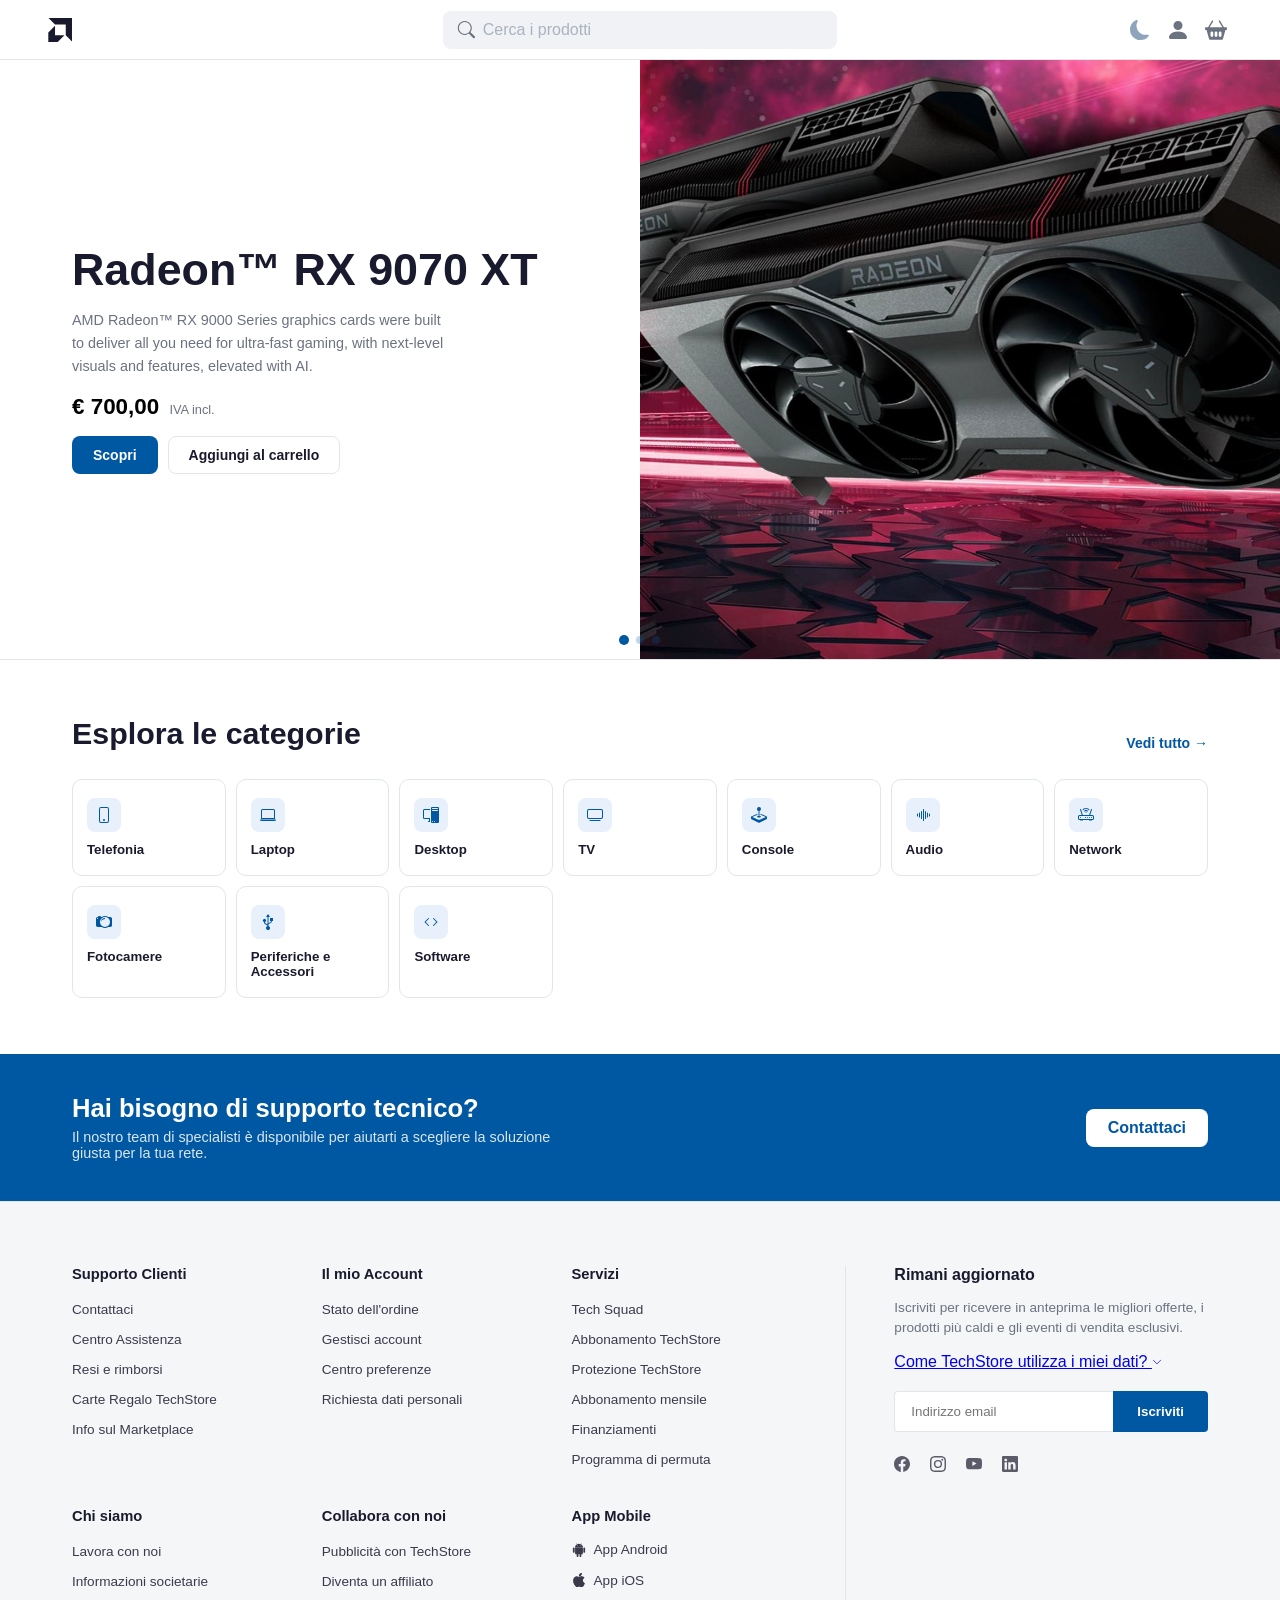
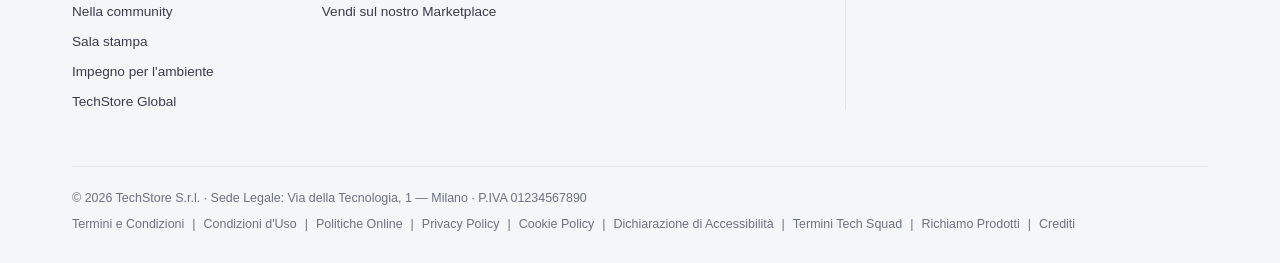
==== commit 621bc010: "Add files via upload" ====
--- a/index.html
+++ b/index.html
@@ -3,20 +3,16 @@
  <head>
   <meta charset="utf-8"/>
   <meta content="width=device-width,initial-scale=1.0" name="viewport"/>
-  <title>
-   TechStore · Hardware &amp; Networking
-  </title>
+  <title>TechStore</title>
   <link href="https://api.fontshare.com" rel="preconnect"/>
   <link href="https://api.fontshare.com/v2/css2?f[]=noorda@400,500,600,700&amp;display=swap" rel="stylesheet"/>
   <link href="style.css" rel="stylesheet"/>
  </head>
  <body>
-  <!-- =========================================
-       BARRA DI NAVIGAZIONE PRINCIPALE
-  ========================================= -->
+  <!-- Navbar -->
   <nav class="navbar" id="navbar">
    <div class="nav-left">
-    <!-- Il tuo logo senza la scritta -->
+    <!-- Logo -->
     <a class="nav-logo" href="index.html">
      <svg fill="currentColor" height="24" viewbox="0 0 16 16" width="24">
       <path d="m.334 0 4.358 4.359h7.15v7.15l4.358 4.358V0zM.2 9.72l4.487-4.488v6.281h6.28L6.48 16H.2z">
@@ -26,7 +22,7 @@
    </div>
    <div class="nav-center">
     <div class="inputBox_container" id="navSearch">
-     <!-- La lente d'ingrandimento corretta -->
+     <!-- Icona lente di ingrandimento -->
      <svg class="search_icon" viewbox="0 0 16 16" xmlns="http://www.w3.org/2000/svg">
       <path d="M11.742 10.344a6.5 6.5 0 1 0-1.397 1.398h-.001q.044.06.098.115l3.85 3.85a1 1 0 0 0 1.415-1.414l-3.85-3.85a1 1 0 0 0-.115-.1zM12 6.5a5.5 5.5 0 1 1-11 0 5.5 5.5 0 0 1 11 0"/>
       </path>
@@ -37,31 +33,23 @@
 
    <div class="nav-right">
       <button class="nav-icon-btn" id="themeToggle" aria-label="Cambia tema">
-        <svg class="icon-moon" width="20" height="20" fill="currentColor" viewBox="0 0 18 18"><path d="M6 .278a.77.77 0 0 1 .08.858 7.2 7.2 0 0 0-.878 3.46c0 4.021 3.278 7.277 7.318 7.277q.792-.001 1.533-.16a.79.79 0 0 1 .81.316.73.73 0 0 1-.031.893A8.35 8.35 0 0 1 8.344 16C3.734 16 0 12.286 0 7.71 0 4.266 2.114 1.312 5.124.06A.75.75 0 0 1 6 .278"/></svg>
-        <svg class="icon-sun" width="20" height="20" fill="currentColor" viewBox="0 0 18 18"><path d="M8 12a4 4 0 1 0 0-8 4 4 0 0 0 0 8M8 0a.5.5 0 0 1 .5.5v2a.5.5 0 0 1-1 0v-2A.5.5 0 0 1 8 0m0 13a.5.5 0 0 1 .5.5v2a.5.5 0 0 1-1 0v-2A.5.5 0 0 1 8 13m8-5a.5.5 0 0 1-.5.5h-2a.5.5 0 0 1 0-1h2a.5.5 0 0 1 .5.5M3 8a.5.5 0 0 1-.5.5h-2a.5.5 0 0 1 0-1h2A.5.5 0 0 1 3 8m10.657-5.657a.5.5 0 0 1 0 .707l-1.414 1.415a.5.5 0 1 1-.707-.708l1.414-1.414a.5.5 0 0 1 .707 0m-9.193 9.193a.5.5 0 0 1 0 .707L3.05 13.657a.5.5 0 0 1-.707-.707l1.414-1.414a.5.5 0 0 1 .707 0m9.193 2.121a.5.5 0 0 1-.707 0l-1.414-1.414a.5.5 0 0 1 .707-.707l1.414 1.414a.5.5 0 0 1 0 .707M4.464 4.465a.5.5 0 0 1-.707 0L2.343 3.05a.5.5 0 1 1 .707-.707l1.414 1.414a.5.5 0 0 1 0 .708"/></svg>
+        <svg class="icon-moon" width="20" height="20" fill="currentColor" viewBox="0 0 16 16"><path d="M6 .278a.77.77 0 0 1 .08.858 7.2 7.2 0 0 0-.878 3.46c0 4.021 3.278 7.277 7.318 7.277q.792-.001 1.533-.16a.79.79 0 0 1 .81.316.73.73 0 0 1-.031.893A8.35 8.35 0 0 1 8.344 16C3.734 16 0 12.286 0 7.71 0 4.266 2.114 1.312 5.124.06A.75.75 0 0 1 6 .278"/></svg>
+        <svg class="icon-sun" width="20" height="20" fill="currentColor" viewBox="0 0 16 16"><path d="M12 8a4 4 0 1 1-8 0 4 4 0 0 1 8 0M8 0a.5.5 0 0 1 .5.5v2a.5.5 0 0 1-1 0v-2A.5.5 0 0 1 8 0m0 13a.5.5 0 0 1 .5.5v2a.5.5 0 0 1-1 0v-2A.5.5 0 0 1 8 13m8-5a.5.5 0 0 1-.5.5h-2a.5.5 0 0 1 0-1h2a.5.5 0 0 1 .5.5M3 8a.5.5 0 0 1-.5.5h-2a.5.5 0 0 1 0-1h2A.5.5 0 0 1 3 8m10.657-5.657a.5.5 0 0 1 0 .707l-1.414 1.415a.5.5 0 1 1-.707-.708l1.414-1.414a.5.5 0 0 1 .707 0m-9.193 9.193a.5.5 0 0 1 0 .707L3.05 13.657a.5.5 0 0 1-.707-.707l1.414-1.414a.5.5 0 0 1 .707 0m9.193 2.121a.5.5 0 0 1-.707 0l-1.414-1.414a.5.5 0 0 1 .707-.707l1.414 1.414a.5.5 0 0 1 0 .707M4.464 4.465a.5.5 0 0 1-.707 0L2.343 3.05a.5.5 0 1 1 .707-.707l1.414 1.414a.5.5 0 0 1 0 .708"/><path d="M12 8a4 4 0 1 1-8 0 4 4 0 0 1 8 0M8 0a.5.5 0 0 1 .5.5v2a.5.5 0 0 1-1 0v-2A.5.5 0 0 1 8 0m0 13a.5.5 0 0 1 .5.5v2a.5.5 0 0 1-1 0v-2A.5.5 0 0 1 8 13m8-5a.5.5 0 0 1-.5.5h-2a.5.5 0 0 1 0-1h2a.5.5 0 0 1 .5.5M3 8a.5.5 0 0 1-.5.5h-2a.5.5 0 0 1 0-1h2A.5.5 0 0 1 3 8m10.657-5.657a.5.5 0 0 1 0 .707l-1.414 1.415a.5.5 0 1 1-.707-.708l1.414-1.414a.5.5 0 0 1 .707 0m-9.193 9.193a.5.5 0 0 1 0 .707L3.05 13.657a.5.5 0 0 1-.707-.707l1.414-1.414a.5.5 0 0 1 .707 0m9.193 2.121a.5.5 0 0 1-.707 0l-1.414-1.414a.5.5 0 0 1 .707-.707l1.414 1.414a.5.5 0 0 1 0 .707M4.464 4.465a.5.5 0 0 1-.707 0L2.343 3.05a.5.5 0 1 1 .707-.707l1.414 1.414a.5.5 0 0 1 0 .708"/></svg>
       </button>
-    <!-- Icona Account / Login ripristinata -->
+    <!-- Icona Account / Login -->
     <a aria-label="Account" class="nav-icon-btn" href="login.html">
-     <svg fill="none" height="20" stroke="currentColor" stroke-linecap="round" stroke-linejoin="round" stroke-width="2" viewbox="0 0 24 24" width="20">
-      <path d="M20 21v-2a4 4 0 0 0-4-4H8a4 4 0 0 0-4 4v2">
-      </path>
-      <circle cx="12" cy="7" r="4">
-      </circle>
+     <svg fill="currentColor" viewbox="0 0 16 16" height="24" width="24">
+      <path d="M3 14s-1 0-1-1 1-4 6-4 6 3 6 4-1 1-1 1zm5-6a3 3 0 1 0 0-6 3 3 0 0 0 0 6"/>
      </svg>
     </a>
-    <!-- Icona Carrello ripristinata -->
+    <!-- Icona Carrello -->
     <a aria-label="Carrello" class="nav-icon-btn" href="cart.html">
-     <svg fill="none" height="20" stroke="currentColor" stroke-linecap="round" stroke-linejoin="round" stroke-width="2" viewbox="0 0 24 24" width="20">
-      <circle cx="9" cy="21" r="1">
-      </circle>
-      <circle cx="20" cy="21" r="1">
-      </circle>
-      <path d="M1 1h4l2.68 13.39a2 2 0 0 0 2 1.61h9.72a2 2 0 0 0 2-1.61L23 6H6">
-      </path>
-     </svg>
+     <svg fill="currentColor" viewbox="0 0 16 16" height="22" width="22">
+      <path d="M5.929 1.757a.5.5 0 1 0-.858-.514L2.217 6H.5a.5.5 0 0 0-.5.5v1a.5.5 0 0 0 .5.5h.623l1.844 6.456A.75.75 0 0 0 3.69 15h8.622a.75.75 0 0 0 .722-.544L14.877 8h.623a.5.5 0 0 0 .5-.5v-1a.5.5 0 0 0-.5-.5h-1.717L10.93 1.243a.5.5 0 1 0-.858.514L12.617 6H3.383zM4 10a1 1 0 0 1 2 0v2a1 1 0 1 1-2 0zm3 0a1 1 0 0 1 2 0v2a1 1 0 1 1-2 0zm4-1a1 1 0 0 1 1 1v2a1 1 0 1 1-2 0v-2a1 1 0 0 1 1-1"/>
     </a>
    </div>
   </nav>
+  <!-- Carosello -->
   <section class="carousel" id="heroCarousel">
    <div class="carousel-track" id="carouselTrack">
     <div class="carousel-slide">
@@ -146,6 +134,7 @@
      </div>
     </div>
    </div>
+   <!-- Indicatori di paginazione -->
    <div class="carousel-dots" id="carouselDots">
     <button class="carousel-dot active" data-index="0">
     </button>
@@ -159,9 +148,6 @@
    <div class="section">
     <div class="section-header">
      <div>
-      <p class="section-eyebrow">
-       Catalogo
-      </p>
       <h2 class="section-title">
        Esplora le categorie
       </h2>
@@ -475,7 +461,7 @@
        <li>
         <a href="#">
          <svg fill="currentColor" height="14" viewbox="0 0 16 16" width="14">
-          <path d="M2.76 3.061a.5.5 0 0 1 .679.175l.56 1a.5.5 0 0 1-.854.516l-.56-1a.5.5 0 0 1 .175-.691zm10.48 0a.5.5 0 0 1 .175.69l-.56 1a.5.5 0 1 1-.854-.515l.56-1a.5.5 0 0 1 .68-.175zM1.5 5.5A1.5 1.5 0 0 1 3 4h10a1.5 1.5 0 0 1 1.5 1.5v4A1.5 1.5 0 0 1 13 11H3a1.5 1.5 0 0 1-1.5-1.5zM3.5 6a.5.5 0 1 0 0 1 .5.5 0 0 0 0-1zm9 0a.5.5 0 1 0 0 1 .5.5 0 0 0 0-1zM5 11v3a1 1 0 0 1-2 0v-3zm8 0v3a1 1 0 0 1-2 0v-3z">
+          <path d="m10.213 1.471.691-1.26q.069-.124-.048-.192-.128-.057-.195.058l-.7 1.27A4.8 4.8 0 0 0 8.005.941q-1.032 0-1.956.404l-.7-1.27Q5.281-.037 5.154.02q-.117.069-.049.193l.691 1.259a4.25 4.25 0 0 0-1.673 1.476A3.7 3.7 0 0 0 3.5 5.02h9q0-1.125-.623-2.072a4.27 4.27 0 0 0-1.664-1.476ZM6.22 3.303a.37.37 0 0 1-.267.11.35.35 0 0 1-.263-.11.37.37 0 0 1-.107-.264.37.37 0 0 1 .107-.265.35.35 0 0 1 .263-.11q.155 0 .267.11a.36.36 0 0 1 .112.265.36.36 0 0 1-.112.264m4.101 0a.35.35 0 0 1-.262.11.37.37 0 0 1-.268-.11.36.36 0 0 1-.112-.264q0-.154.112-.265a.37.37 0 0 1 .268-.11q.155 0 .262.11a.37.37 0 0 1 .107.265q0 .153-.107.264M3.5 11.77q0 .441.311.75.311.306.76.307h.758l.01 2.182q0 .414.292.703a.96.96 0 0 0 .7.288.97.97 0 0 0 .71-.288.95.95 0 0 0 .292-.703v-2.182h1.343v2.182q0 .414.292.703a.97.97 0 0 0 .71.288.97.97 0 0 0 .71-.288.95.95 0 0 0 .292-.703v-2.182h.76q.436 0 .749-.308.31-.307.311-.75V5.365h-9zm10.495-6.587a.98.98 0 0 0-.702.278.9.9 0 0 0-.293.685v4.063q0 .406.293.69a.97.97 0 0 0 .702.284q.42 0 .712-.284a.92.92 0 0 0 .293-.69V6.146a.9.9 0 0 0-.293-.685 1 1 0 0 0-.712-.278m-12.702.283a1 1 0 0 1 .712-.283q.41 0 .702.283a.9.9 0 0 1 .293.68v4.063a.93.93 0 0 1-.288.69.97.97 0 0 1-.707.284 1 1 0 0 1-.712-.284.92.92 0 0 1-.293-.69V6.146q0-.396.293-.68"/>
           </path>
          </svg>
          <span>
@@ -486,8 +472,8 @@
        <li>
         <a href="#">
          <svg fill="currentColor" height="14" viewbox="0 0 16 16" width="14">
-          <path d="M11.182.008C11.148-.03 9.923.023 8.857 1.18c-1.066 1.156-.902 2.482-.878 2.516.024.034 1.22.087 2.255-1.042 1.034-1.13 1.12-2.516 1.148-2.646zm-2.006 4.316c-.734 0-1.748-.611-2.812-.611-.841 0-1.905.474-2.454 1.341-1.124 1.776-.32 4.904.743 6.442.52 0 1.053.51 1.637.51.564 0 .762-.338 1.444-.338.681 0 .86.338 1.442.338.583 0 1.077-.468 1.597-1.226 1.123-1.638 1.455-3.411 1.47-3.498-.03-.016-2.186-.803-2.186-3.218 0-2.025 1.724-3.003 1.742-3.013-.974-1.378-2.512-1.428-2.633-1.428z">
-          </path>
+          <path d="M11.182.008C11.148-.03 9.923.023 8.857 1.18c-1.066 1.156-.902 2.482-.878 2.516s1.52.087 2.475-1.258.762-2.391.728-2.43m3.314 11.733c-.048-.096-2.325-1.234-2.113-3.422s1.675-2.789 1.698-2.854-.597-.79-1.254-1.157a3.7 3.7 0 0 0-1.563-.434c-.108-.003-.483-.095-1.254.116-.508.139-1.653.589-1.968.607-.316.018-1.256-.522-2.267-.665-.647-.125-1.333.131-1.824.328-.49.196-1.422.754-2.074 2.237-.652 1.482-.311 3.83-.067 4.56s.625 1.924 1.273 2.796c.576.984 1.34 1.667 1.659 1.899s1.219.386 1.843.067c.502-.308 1.408-.485 1.766-.472.357.013 1.061.154 1.782.539.571.197 1.111.115 1.652-.105.541-.221 1.324-1.059 2.238-2.758q.52-1.185.473-1.282"/>
+          <path d="M11.182.008C11.148-.03 9.923.023 8.857 1.18c-1.066 1.156-.902 2.482-.878 2.516s1.52.087 2.475-1.258.762-2.391.728-2.43m3.314 11.733c-.048-.096-2.325-1.234-2.113-3.422s1.675-2.789 1.698-2.854-.597-.79-1.254-1.157a3.7 3.7 0 0 0-1.563-.434c-.108-.003-.483-.095-1.254.116-.508.139-1.653.589-1.968.607-.316.018-1.256-.522-2.267-.665-.647-.125-1.333.131-1.824.328-.49.196-1.422.754-2.074 2.237-.652 1.482-.311 3.83-.067 4.56s.625 1.924 1.273 2.796c.576.984 1.34 1.667 1.659 1.899s1.219.386 1.843.067c.502-.308 1.408-.485 1.766-.472.357.013 1.061.154 1.782.539.571.197 1.111.115 1.652-.105.541-.221 1.324-1.059 2.238-2.758q.52-1.185.473-1.282"/>
          </svg>
          <span>
           App iOS
@@ -523,37 +509,25 @@
      <div class="footer-social-links">
       <a aria-label="Facebook" href="#">
        <svg fill="currentColor" height="16" viewbox="0 0 16 16" width="16">
-        <path d="M16 8.049c0-4.446-3.582-8.05-8-8.05C3.58 0-.002 3.603-.002 8.05c0 4.017 2.926 7.347 6.75 7.951v-5.625h-2.03V8.05H6.75V6.275c0-2.017 1.195-3.131 3.022-3.131.876 0 1.791.157 1.791.157v1.98h-1.009c-.993 0-1.303.621-1.303 1.258v1.51h2.218l-.354 2.326H9.25V16c3.824-.604 6.75-3.934 6.75-7.951">
+        <path d="M16 8.049c0-4.446-3.582-8.05-8-8.05C3.58 0-.002 3.603-.002 8.05c0 4.017 2.926 7.347 6.75 7.951v-5.625h-2.03V8.05H6.75V6.275c0-2.017 1.195-3.131 3.022-3.131.876 0 1.791.157 1.791.157v1.98h-1.009c-.993 0-1.303.621-1.303 1.258v1.51h2.218l-.354 2.326H9.25V16c3.824-.604 6.75-3.934 6.75-7.951"/>
         </path>
        </svg>
       </a>
       <a aria-label="Instagram" href="#">
        <svg fill="currentColor" height="16" viewbox="0 0 16 16" width="16">
-        <path d="M8 0C5.829 0 5.556.01 4.703.048 3.85.088 3.269.222 2.76.42a3.9 3.9 0 0 0-1.417.923A3.9 3.9 0 0 0 .42 2.76C.222 3.268.087 3.85.048 4.7.01 5.555 0 5.827 0 8.001c0 2.172.01 2.444.048 3.297.04.852.174 1.433.372 1.942.205.526.478.972.923 1.417.444.445.89.719 1.416.923.51.198 1.09.333 1.942.372C5.555 15.99 5.827 16 8 16s2.444-.01 3.298-.048c.851-.04 1.434-.174 1.943-.372a3.9 3.9 0 0 0 1.416-.923c.445-.445.718-.891.923-1.417.197-.509.332-1.09.372-1.942C15.99 10.445 16 10.173 16 8s-.01-2.445-.048-3.299c-.04-.851-.175-1.433-.372-1.941a3.9 3.9 0 0 0-.923-1.417A3.9 3.9 0 0 0 13.24.42c-.51-.198-1.092-.333-1.943-.372C10.443.01 10.172 0 7.998 0zm-.717 1.442h.718c2.136 0 2.389.007 3.232.046.78.035 1.204.166 1.486.275.373.145.64.319.92.599s.453.546.598.92c.11.281.24.705.275 1.485.039.843.047 1.096.047 3.231s-.008 2.389-.047 3.232c-.035.78-.166 1.203-.275 1.485a2.5 2.5 0 0 1-.599.919c-.28.28-.546.453-.92.598-.28.11-.704.24-1.485.276-.843.038-1.096.047-3.232.047s-2.39-.009-3.233-.047c-.78-.036-1.203-.166-1.485-.276a2.5 2.5 0 0 1-.92-.598 2.5 2.5 0 0 1-.6-.92c-.109-.281-.24-.705-.275-1.485-.038-.843-.046-1.096-.046-3.233s.008-2.388.046-3.231c.036-.78.166-1.204.276-1.486.145-.373.319-.64.599-.92s.546-.453.92-.598c.282-.11.705-.24 1.485-.276.738-.034 1.024-.044 2.515-.045zm4.988 1.328a.96.96 0 1 0 0 1.92.96.96 0 0 0 0-1.92m-4.27 1.122a4.109 4.109 0 1 0 0 8.217 4.109 4.109 0 0 0 0-8.217m0 1.441a2.667 2.667 0 1 1 0 5.334 2.667 2.667 0 0 1 0-5.334">
+        <path d="M8 0C5.829 0 5.556.01 4.703.048 3.85.088 3.269.222 2.76.42a3.9 3.9 0 0 0-1.417.923A3.9 3.9 0 0 0 .42 2.76C.222 3.268.087 3.85.048 4.7.01 5.555 0 5.827 0 8.001c0 2.172.01 2.444.048 3.297.04.852.174 1.433.372 1.942.205.526.478.972.923 1.417.444.445.89.719 1.416.923.51.198 1.09.333 1.942.372C5.555 15.99 5.827 16 8 16s2.444-.01 3.298-.048c.851-.04 1.434-.174 1.943-.372a3.9 3.9 0 0 0 1.416-.923c.445-.445.718-.891.923-1.417.197-.509.332-1.09.372-1.942C15.99 10.445 16 10.173 16 8s-.01-2.445-.048-3.299c-.04-.851-.175-1.433-.372-1.941a3.9 3.9 0 0 0-.923-1.417A3.9 3.9 0 0 0 13.24.42c-.51-.198-1.092-.333-1.943-.372C10.443.01 10.172 0 7.998 0zm-.717 1.442h.718c2.136 0 2.389.007 3.232.046.78.035 1.204.166 1.486.275.373.145.64.319.92.599s.453.546.598.92c.11.281.24.705.275 1.485.039.843.047 1.096.047 3.231s-.008 2.389-.047 3.232c-.035.78-.166 1.203-.275 1.485a2.5 2.5 0 0 1-.599.919c-.28.28-.546.453-.92.598-.28.11-.704.24-1.485.276-.843.038-1.096.047-3.232.047s-2.39-.009-3.233-.047c-.78-.036-1.203-.166-1.485-.276a2.5 2.5 0 0 1-.92-.598 2.5 2.5 0 0 1-.6-.92c-.109-.281-.24-.705-.275-1.485-.038-.843-.046-1.096-.046-3.233s.008-2.388.046-3.231c.036-.78.166-1.204.276-1.486.145-.373.319-.64.599-.92s.546-.453.92-.598c.282-.11.705-.24 1.485-.276.738-.034 1.024-.044 2.515-.045zm4.988 1.328a.96.96 0 1 0 0 1.92.96.96 0 0 0 0-1.92m-4.27 1.122a4.109 4.109 0 1 0 0 8.217 4.109 4.109 0 0 0 0-8.217m0 1.441a2.667 2.667 0 1 1 0 5.334 2.667 2.667 0 0 1 0-5.334"/>
+        </path>
+       </svg>
+      </a>
+      <a aria-label="YouTube" href="#">
+       <svg fill="currentColor" height="16" viewbox="0 0 16 16" width="16">
+        <path d="M8.051 1.999h.089c.822.003 4.987.033 6.11.335a2.01 2.01 0 0 1 1.415 1.42c.101.38.172.883.22 1.402l.01.104.022.26.008.104c.065.914.073 1.77.074 1.957v.075c-.001.194-.01 1.108-.082 2.06l-.008.105-.009.104c-.05.572-.124 1.14-.235 1.558a2.01 2.01 0 0 1-1.415 1.42c-1.16.312-5.569.334-6.18.335h-.142c-.309 0-1.587-.006-2.927-.052l-.17-.006-.087-.004-.171-.007-.171-.007c-1.11-.049-2.167-.128-2.654-.26a2.01 2.01 0 0 1-1.415-1.419c-.111-.417-.185-.986-.235-1.558L.09 9.82l-.008-.104A31 31 0 0 1 0 7.68v-.123c.002-.215.01-.958.064-1.778l.007-.103.003-.052.008-.104.022-.26.01-.104c.048-.519.119-1.023.22-1.402a2.01 2.01 0 0 1 1.415-1.42c.487-.13 1.544-.21 2.654-.26l.17-.007.172-.006.086-.003.171-.007A100 100 0 0 1 7.858 2zM6.4 5.209v4.818l4.157-2.408z"/>
         </path>
        </svg>
       </a>
       <a aria-label="LinkedIn" href="#">
        <svg fill="currentColor" height="16" viewbox="0 0 16 16" width="16">
-        <path d="M0 1.146C0 .513.526 0 1.175 0h13.65C15.474 0 16 .513 16 1.146v13.708c0 .633-.526 1.146-1.175 1.146H1.175C.526 16 0 15.487 0 14.854zm4.943 12.248V6.169H2.542v7.225zm-1.2-8.212c.837 0 1.358-.554 1.358-1.248-.015-.709-.52-1.248-1.342-1.248S2.4 3.226 2.4 3.934c0 .694.521 1.248 1.327 1.248zm4.908 8.212V9.359c0-.216.016-.432.08-.586.173-.431.568-.878 1.232-.878.869 0 1.216.662 1.216 1.634v3.865h2.401V9.25c0-2.22-1.184-3.252-2.764-3.252-1.274 0-1.845.7-2.165 1.193v.025h-.016l.016-.025V6.169h-2.4c.03.678 0 7.225 0 7.225z">
-        </path>
-       </svg>
-      </a>
-      <a aria-label="Pinterest" href="#">
-       <svg fill="currentColor" height="16" viewbox="0 0 16 16" width="16">
-        <path d="M8 0a8 8 0 0 0-2.915 15.452c-.07-.633-.134-1.606.027-2.297.146-.625.938-3.977.938-3.977s-.239-.479-.239-1.187c0-1.113.645-1.943 1.448-1.943.682 0 1.012.512 1.012 1.127 0 .686-.437 1.712-.663 2.663-.188.796.4 1.446 1.185 1.446 1.422 0 2.515-1.5 2.515-3.664 0-1.915-1.377-3.254-3.342-3.254-2.276 0-3.612 1.707-3.612 3.471 0 .688.265 1.425.595 1.826a.24.24 0 0 1 .056.23c-.061.252-.196.796-.222.907-.035.146-.116.177-.268.107-1-.465-1.624-1.926-1.624-3.1 0-2.523 1.834-4.84 5.286-4.84 2.775 0 4.932 1.977 4.932 4.62 0 2.757-1.739 4.976-4.151 4.976-.811 0-1.573-.421-1.834-.919l-.498 1.902c-.181.695-.669 1.566-.999 2.1a8 8 0 1 0 7.913-7.946z">
-        </path>
-       </svg>
-      </a>
-      <a aria-label="X" href="#">
-       <svg fill="currentColor" height="16" viewbox="0 0 16 16" width="16">
-        <path d="M12.6.75h2.454l-5.36 6.142L16 15.25h-4.937l-3.867-5.07-4.425 5.07H.316l5.733-6.57L0 .75h5.063l3.495 4.633L12.601.75Zm-.86 13.028h1.36L4.323 2.145H2.865z">
-        </path>
-       </svg>
-      </a>
-      <a aria-label="YouTube" href="#">
-       <svg fill="currentColor" height="16" viewbox="0 0 16 16" width="16">
-        <path d="M8.051 1.999h.089c.822.003 4.987.033 6.11.335a2.01 2.01 0 0 1 1.415 1.42c.101.38.172.883.22 1.402l.01.104.022.26.008.104c.065.914.073 1.77.074 1.957v.075c-.001.194-.01 1.108-.082 2.06l-.008.105-.009.104c-.05.572-.124 1.14-.235 1.558a2.01 2.01 0 0 1-1.415 1.42c-1.16.312-5.569.334-6.18.335h-.142c-.309 0-1.587-.006-2.927-.052l-.17-.006-.087-.004-.171-.007-.171-.007c-1.11-.049-2.167-.128-2.654-.26a2.01 2.01 0 0 1-1.415-1.419c-.111-.417-.185-.986-.235-1.558L.09 9.82l-.008-.104A31 31 0 0 1 0 7.68v-.123c.002-.215.01-.958.064-1.778l.007-.103.003-.052.008-.104.022-.26.01-.104c.048-.519.119-1.023.22-1.402a2.01 2.01 0 0 1 1.415-1.42c.487-.13 1.544-.21 2.654-.26l.17-.007.172-.006.086-.003.171-.007A100 100 0 0 1 7.858 2zM6.4 5.209v4.818l4.157-2.408z">
+        <path d="M0 1.146C0 .513.526 0 1.175 0h13.65C15.474 0 16 .513 16 1.146v13.708c0 .633-.526 1.146-1.175 1.146H1.175C.526 16 0 15.487 0 14.854zm4.943 12.248V6.169H2.542v7.225zm-1.2-8.212c.837 0 1.358-.554 1.358-1.248-.015-.709-.52-1.248-1.342-1.248S2.4 3.226 2.4 3.934c0 .694.521 1.248 1.327 1.248zm4.908 8.212V9.359c0-.216.016-.432.08-.586.173-.431.568-.878 1.232-.878.869 0 1.216.662 1.216 1.634v3.865h2.401V9.25c0-2.22-1.184-3.252-2.764-3.252-1.274 0-1.845.7-2.165 1.193v.025h-.016l.016-.025V6.169h-2.4c.03.678 0 7.225 0 7.225z"/>
         </path>
        </svg>
       </a>
--- a/style.css
+++ b/style.css
@@ -105,8 +105,8 @@
   display: flex;
   align-items: center;
   justify-content: center;
-  width: 36px;
-  height: 36px;
+  width: 32px;
+  height: 32px;
   border-radius: 8px;
   color: var(--clr-muted);
   text-decoration: none;
@@ -211,71 +211,6 @@
 
 body.dark-theme .inputBox_container.focused .search_icon {
   fill: #ffffff;
-}
-
-/* =========================================
-   REGOLAZIONE UNIFORME CAPSULE (TUTTE LE VERSIONI)
-========================================= */
-.nav-links-bar {
-  background-color: transparent; 
-  padding: 16px 48px;
-}
-
-.nav-scroll-list {
-  display: flex;
-  align-items: center; /* Allineamento verticale perfetto dei nodi */
-  list-style: none;
-  gap: 12px;
-  overflow-x: auto;
-  white-space: nowrap;
-  -ms-overflow-style: none;
-  scrollbar-width: none;
-  padding: 4px 0;
-}
-
-.nav-scroll-list::-webkit-scrollbar {
-  display: none;
-}
-
-.nav-scroll-list li {
-  display: flex;
-  align-items: center; /* Forza i contenitori ad allinearsi sulla stessa linea */
-}
-
-.capsule-link {
-  display: inline-flex;
-  align-items: center;
-  justify-content: center;
-  gap: 6px;
-  height: 34px; /* Altezza fissa identica per tutte le capsule: addio altezze storte! */
-  padding: 0 14px; /* Padding solo orizzontale per gestire la lunghezza del testo */
-  box-sizing: border-box;
-  border: 1px solid var(--clr-border);
-  border-radius: 0.4em; 
-  text-decoration: none;
-  color: var(--clr-text);
-  font-size: 0.8rem;
-  font-weight: 600;
-  line-height: 1; /* Impedisce al testo di sfasare l'altezza interna */
-  background-color: transparent;
-  transition: all 0.2s ease;
-  flex-shrink: 0;
-}
-
-/* Bilanciamento di icone ed emoji nelle capsule */
-.capsule-link svg, 
-.capsule-link span {
-  display: inline-flex;
-  align-items: center;
-  justify-content: center;
-  vertical-align: middle;
-  flex-shrink: 0;
-}
-
-.capsule-link:hover {
-  border-color: var(--clr-accent);
-  background-color: var(--clr-accent-lt);
-  color: var(--clr-accent);
 }
 
 /* =========================================
@@ -437,15 +372,22 @@
 .slide-price {
   font-size: 1.4rem;
   font-weight: 700;
-  color: var(--clr-accent);
+  color: #000000 !important;
+}
+
+body.dark-theme .slide-price {
+  font-size: 1.4rem;
+  font-weight: 700;
+  color: #ffffff !important;
 }
 
 .slide-price span {
   font-size: 0.8rem;
   font-weight: 400;
-  color: var(--clr-muted);
+  color: var(--clr-muted) !important;
   margin-left: 4px;
 }
+
 
 .slide-actions {
   display: flex;
@@ -515,15 +457,6 @@
   margin-bottom: 28px;
 }
 
-.section-eyebrow {
-  font-size: 0.7rem;
-  font-weight: 700;
-  letter-spacing: 0.1em;
-  text-transform: uppercase;
-  color: var(--clr-accent);
-  margin-bottom: 6px;
-}
-
 .section-title {
   font-size: 1.9rem;
   font-weight: 700;
@@ -700,7 +633,7 @@
   padding: 12px 16px;
   border: 1px solid var(--clr-border);
   border-right: none;
-  border-radius: 8px 0 0 8px;
+  border-radius: 4px 0 0 4px;
   background-color: var(--clr-white);
   color: var(--clr-text);
   outline: none;
@@ -716,7 +649,7 @@
   background-color: var(--clr-accent);
   color: #ffffff;
   font-weight: 700;
-  border-radius: 0 8px 8px 0;
+  border-radius: 0 4px 4px 0;
   cursor: pointer;
   transition: background-color 0.15s;
 }
@@ -786,39 +719,62 @@
 }
 
 @media(max-width: 768px) {
-  .navbar {
-    flex-wrap: wrap;
-    height: auto;
-    padding: 14px 16px;
-    justify-content: space-between;
+  /* Riduciamo il padding laterale da 72px a 16px per dare respiro al testo */
+  .section {
+    padding: 40px 16px;
   }
   
-  .nav-left { 
-    flex: 0 0 auto;
-    order: 1; 
+  /* Impiliamo in verticale testo e bottone nel banner, centrandoli */
+  .banner-strip {
+    padding: 32px 16px;
+    flex-direction: column;
+    text-align: center;
+    gap: 20px;
   }
   
-  .nav-right { 
-    flex: 0 0 auto;
-    order: 2; 
-    display: flex;
-    justify-content: flex-end;
-    gap: 12px;
-    flex-shrink: 0; /* Impedisce al blocco delle icone di essere compresso */
-  }
-  
-  .nav-icon-btn {
-    flex-shrink: 0; /* Forza il carrello e le altre icone a non ridursi mai a zero pixel */
-  }
-  
-  .nav-center {
-    flex: 0 0 100%;
-    width: 100%;
-    margin-top: 14px;
-    order: 3;
-    display: flex;
+  footer {
+    padding: 48px 24px 24px;
+  }
+
+  .footer-container {
+    grid-template-columns: 1fr;
+    text-align: center;
+    gap: 32px;
+  }
+
+  .footer-col {
+    text-align: center;
+  }
+
+  .footer-col ul {
+    align-items: center;
+  }
+
+  .footer-newsletter-col {
+    padding-left: 0;
+    border-left: none;
+    border-top: 1px solid var(--clr-border);
+    padding-top: 32px;
+    align-items: center;
+    text-align: center;
+  }
+
+  .newsletter-form {
+    margin: 6px auto 0;
     justify-content: center;
-    box-sizing: border-box;
+  }
+
+  .footer-social-links {
+    justify-content: center;
+  }
+
+  .footer-bottom {
+    text-align: center;
+    align-items: center;
+  }
+
+  .footer-bottom-links {
+    justify-content: center;
   }
   
   /* RIMOZIONE OVERFLOW: Costringe il modulo di ricerca di searchbar.css a stare nello schermo */
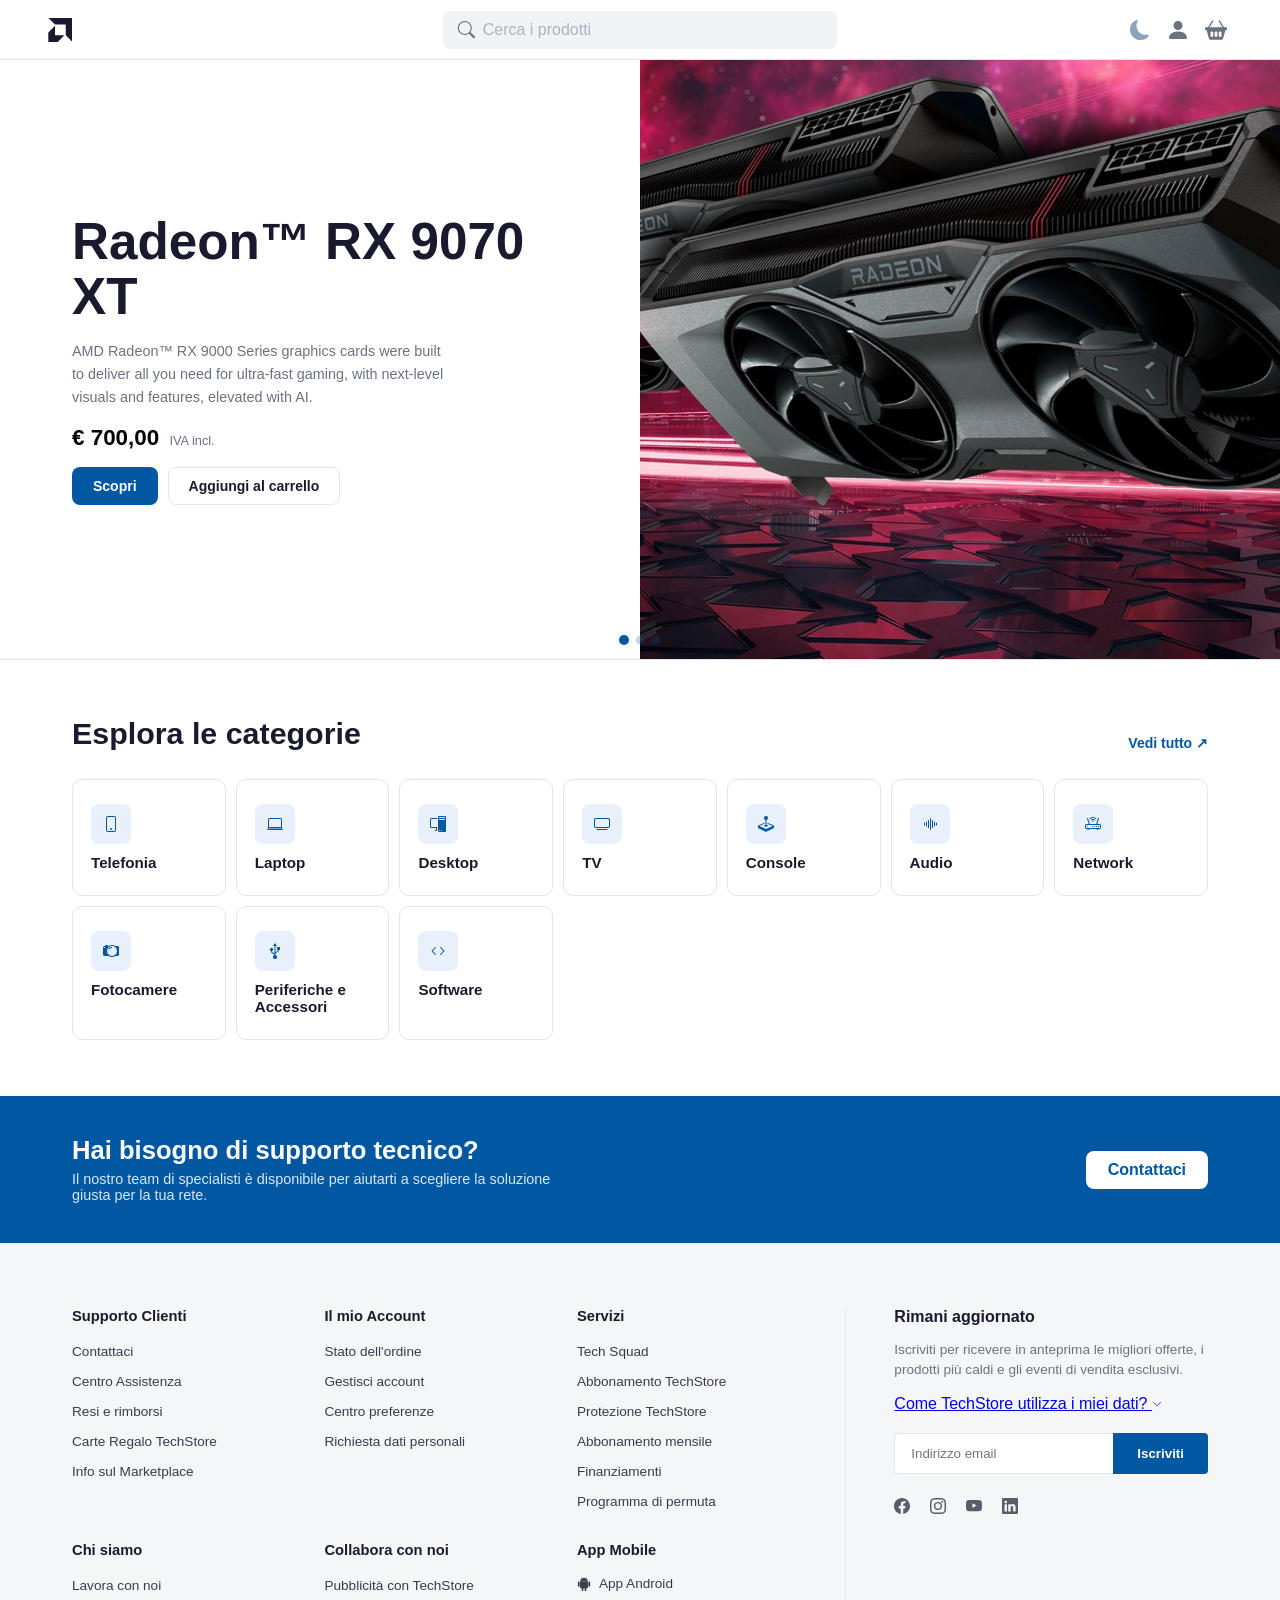
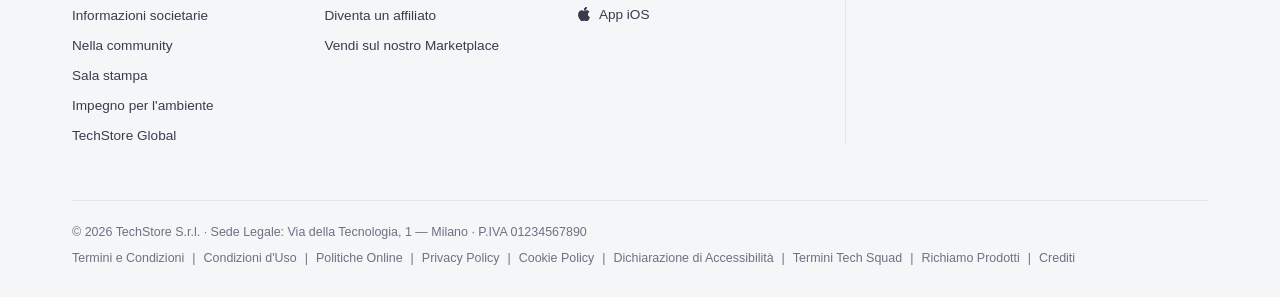
==== commit 5ac47878: "Add files via upload" ====
--- a/index.html
+++ b/index.html
@@ -153,7 +153,7 @@
       </h2>
      </div>
      <a class="link-more" href="">
-      Vedi tutto →
+      Vedi tutto &#8599;
      </a>
     </div>
     <div class="category-grid">
--- a/style.css
+++ b/style.css
@@ -375,6 +375,7 @@
   color: #000000 !important;
 }
 
+
 body.dark-theme .slide-price {
   font-size: 1.4rem;
   font-weight: 700;
@@ -705,11 +706,37 @@
 /* =========================================
    10. RESPONSIVE DESIGN E MEDIA QUERIES
 ========================================= */
-@media(max-width: 992px) {
-  .footer-container {
-    grid-template-columns: 1fr;
-    gap: 40px;
-  }
+
+/* Extra small devices (phones, 600px and down) */
+@media only screen and (max-width: 600px) {
+  .navbar {
+    flex-wrap: wrap;
+    height: auto;
+    padding: 12px 16px;
+  }
+  .nav-left { flex-shrink: 0; }
+  .nav-right { gap: 12px; flex-shrink: 0; }
+  .nav-icon-btn { width: 32px !important; height: 32px !important; }
+  .nav-center {
+    flex: 0 0 100%;
+    order: 3;
+    margin-top: 10px;
+  }
+  .inputBox_container { max-width: 100% !important; }
+
+  .carousel { height: auto; min-height: 550px; }
+  .carousel-slide { display: flex; flex-direction: column-reverse; }
+  .slide-visual { height: 260px; width: 100%; flex-shrink: 0; }
+  .carousel-dots { bottom: auto; top: 242px; }
+  .slide-content { padding: 20px 16px; }
+  .slide-title { font-size: 1.5rem; }
+
+  .section { padding: 32px 16px; }
+  .category-grid { grid-template-columns: repeat(2, 1fr); gap: 8px; }
+  .banner-strip { flex-direction: column; text-align: center; padding: 32px 16px; }
+
+  .footer-container { grid-template-columns: 1fr; gap: 32px; padding-bottom: 24px; }
+  .footer-links-grid { grid-template-columns: 1fr; gap: 24px; }
   .footer-newsletter-col {
     padding-left: 0;
     border-left: none;
@@ -718,117 +745,98 @@
   }
 }
 
-@media(max-width: 768px) {
-  /* Riduciamo il padding laterale da 72px a 16px per dare respiro al testo */
-  .section {
-    padding: 40px 16px;
-  }
-  
-  /* Impiliamo in verticale testo e bottone nel banner, centrandoli */
-  .banner-strip {
-    padding: 32px 16px;
-    flex-direction: column;
-    text-align: center;
-    gap: 20px;
-  }
-  
-  footer {
-    padding: 48px 24px 24px;
-  }
-
-  .footer-container {
-    grid-template-columns: 1fr;
-    text-align: center;
-    gap: 32px;
-  }
-
-  .footer-col {
-    text-align: center;
-  }
-
-  .footer-col ul {
-    align-items: center;
-  }
-
+/* Small devices (portrait tablets and large phones, 600px and up) */
+@media only screen and (min-width: 600px) {
+  /* Estendiamo il layout mobile prima che diventi desktop nei breakpoint successivi */
+  .navbar {
+    flex-wrap: wrap;
+    height: auto;
+    padding: 16px 24px;
+  }
+  .nav-center {
+    flex: 0 0 100%;
+    order: 3;
+    margin-top: 12px;
+  }
+  .inputBox_container { max-width: 100% !important; }
+
+  .carousel { height: 600px; }
+  .carousel-slide { display: flex; flex-direction: column-reverse; }
+  .slide-visual { height: 300px; width: 100%; flex-shrink: 0; }
+  .carousel-dots { bottom: auto; top: 280px; }
+  .slide-content { padding: 32px 24px; }
+  .slide-title { font-size: 2rem; }
+
+  .section { padding: 48px 32px; }
+  .category-grid { grid-template-columns: repeat(3, 1fr); }
+  .banner-strip { flex-direction: column; text-align: center; padding: 40px 32px; }
+
+  .footer-container { grid-template-columns: 1fr; gap: 40px; }
+  .footer-links-grid { grid-template-columns: repeat(2, 1fr); gap: 32px; }
   .footer-newsletter-col {
     padding-left: 0;
     border-left: none;
+    padding-top: 32px;
     border-top: 1px solid var(--clr-border);
-    padding-top: 32px;
-    align-items: center;
-    text-align: center;
-  }
-
-  .newsletter-form {
-    margin: 6px auto 0;
-    justify-content: center;
-  }
-
-  .footer-social-links {
-    justify-content: center;
-  }
-
-  .footer-bottom {
-    text-align: center;
-    align-items: center;
-  }
-
-  .footer-bottom-links {
-    justify-content: center;
-  }
-  
-  /* RIMOZIONE OVERFLOW: Costringe il modulo di ricerca di searchbar.css a stare nello schermo */
-  .inputBox_container {
-    width: 100% !important;
-    max-width: 100% !important;
-    box-sizing: border-box; /* Include padding e bordi nel calcolo della larghezza totale */
-  }
-  
-  .nav-links-bar {
-    padding: 12px 16px;
-  }
-}
-
-@media(max-width: 680px) {
-  .carousel {
-    height: 550px; /* Incrementata l'altezza generale */
-  }
-  .carousel-slide {
-    display: flex;
-    flex-direction: column-reverse;
-  }
-  .slide-visual {
-    height: 260px; /* Allargato lo spazio verticale in basso per l'immagine (prima era 220px) */
-    width: 100%;
-    flex-shrink: 0;
-  }
-  .carousel-dots {
-    bottom: auto;
-    top: 242px; /* Adeguato all'immagine più alta */
-  }
-  .slide-content {
-    padding: 20px 16px;
-    flex-grow: 1;
-  }
-  .slide-title {
-    font-size: 1.5rem;
-  }
-}
-
-@media(max-width: 600px) {
-  .footer-links-grid {
-    grid-template-columns: repeat(2, 1fr);
-  }
-}
-
-@media(max-width: 520px) {
-  .category-grid {
-    grid-template-columns: repeat(2, 1fr);
-  }
-}
-
-@media(max-width: 420px) {
-  .footer-links-grid {
-    grid-template-columns: 1fr;
-  }
+  }
+}
+
+/* Medium devices (landscape tablets, 768px and up) */
+@media only screen and (min-width: 768px) {
+  /* Ripristino del layout orizzontale per Navbar e Carosello */
+  .navbar {
+    flex-wrap: nowrap;
+    height: var(--nav-h);
+    padding: 0 48px;
+  }
+  .nav-center {
+    flex: 1;
+    order: unset;
+    margin-top: 0;
+  }
+  .inputBox_container { max-width: 420px !important; }
+
+  .carousel { height: clamp(320px, 55vw, 600px); }
+  .carousel-slide { display: grid; grid-template-columns: 1fr 1fr; }
+  .slide-visual { height: 100%; width: auto; flex-shrink: unset; }
+  .carousel-dots { bottom: 16px; top: auto; }
+  .slide-content { padding: 48px; }
+
+  .section { padding: 56px 48px; }
+  .category-grid { grid-template-columns: repeat(auto-fill, minmax(150px, 1fr)); }
+  .banner-strip { flex-direction: row; text-align: left; padding: 40px 48px; }
+
+  /* Il footer principale resta su una colonna fino a 992px, ma sistemiamo i link interni */
+  .footer-links-grid { grid-template-columns: repeat(3, 1fr); }
+}
+
+/* Large devices (laptops/desktops, 992px and up) */
+@media only screen and (min-width: 992px) {
+  /* Ripristino completo del layout desktop nativo */
+  .section { padding: 56px 72px; }
+  .slide-content { padding: 72px; }
+  .slide-title { font-size: 2.8rem; }
+  .banner-strip { padding: 40px 72px; }
+
+  .footer-container {
+    grid-template-columns: 2fr 1fr;
+    gap: 48px;
+  }
+  .footer-newsletter-col {
+    padding-left: 48px;
+    border-left: 1px solid var(--clr-border);
+    padding-top: 0;
+    border-top: none;
+  }
+}
+
+/* Extra large devices (large laptops and desktops, 1200px and up) */
+@media only screen and (min-width: 1200px) {
+  /* Ottimizzazioni aggiuntive per schermi ultrawide */
+  .inputBox_container { max-width: 500px !important; }
+  .carousel { height: 600px; }
+  .slide-title { font-size: 3.2rem; }
+  .category-card { padding: 24px 18px; }
+  .cat-icon { width: 40px; height: 40px; }
+  .cat-name { font-size: 0.95rem; }
 }
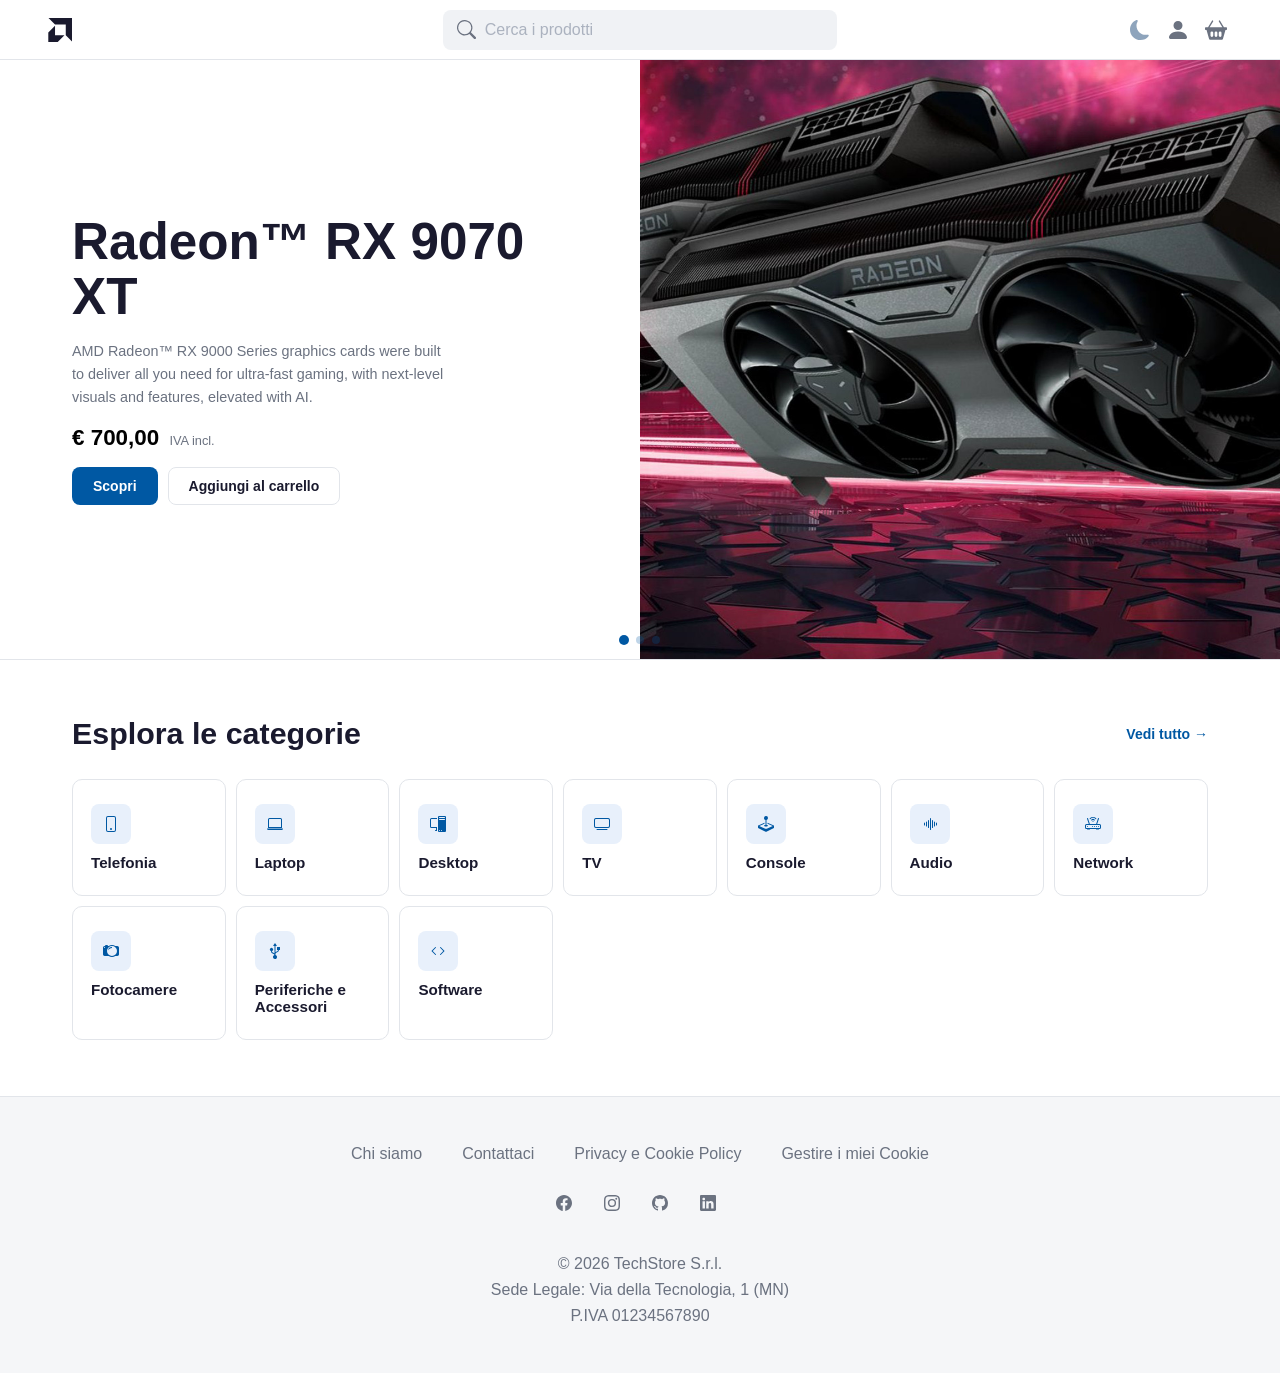
==== commit f8ae8e28: "Add files via upload" ====
--- a/index.html
+++ b/index.html
@@ -11,8 +11,8 @@
  <body>
   <!-- Navbar -->
   <nav class="navbar" id="navbar">
+    <!-- Navbar left -->
    <div class="nav-left">
-    <!-- Logo -->
     <a class="nav-logo" href="index.html">
      <svg fill="currentColor" height="24" viewbox="0 0 16 16" width="24">
       <path d="m.334 0 4.358 4.359h7.15v7.15l4.358 4.358V0zM.2 9.72l4.487-4.488v6.281h6.28L6.48 16H.2z">
@@ -20,33 +20,26 @@
      </svg>
     </a>
    </div>
+   <!-- Navbar center -->
    <div class="nav-center">
-    <div class="inputBox_container" id="navSearch">
-     <!-- Icona lente di ingrandimento -->
-     <svg class="search_icon" viewbox="0 0 16 16" xmlns="http://www.w3.org/2000/svg">
-      <path d="M11.742 10.344a6.5 6.5 0 1 0-1.397 1.398h-.001q.044.06.098.115l3.85 3.85a1 1 0 0 0 1.415-1.414l-3.85-3.85a1 1 0 0 0-.115-.1zM12 6.5a5.5 5.5 0 1 1-11 0 5.5 5.5 0 0 1 11 0"/>
-      </path>
-     </svg>
-     <input class="inputBox" id="searchInput" placeholder="Cerca i prodotti" type="text"/>
-    </div>
-   </div>
-
+    <input class="inputBox_container" id="searchInput" placeholder="Cerca i prodotti" type="search" aria-label="Cerca i prodotti" />
+   </div>
+   <!-- Navbar right -->
    <div class="nav-right">
-      <button class="nav-icon-btn" id="themeToggle" aria-label="Cambia tema">
-        <svg class="icon-moon" width="20" height="20" fill="currentColor" viewBox="0 0 16 16"><path d="M6 .278a.77.77 0 0 1 .08.858 7.2 7.2 0 0 0-.878 3.46c0 4.021 3.278 7.277 7.318 7.277q.792-.001 1.533-.16a.79.79 0 0 1 .81.316.73.73 0 0 1-.031.893A8.35 8.35 0 0 1 8.344 16C3.734 16 0 12.286 0 7.71 0 4.266 2.114 1.312 5.124.06A.75.75 0 0 1 6 .278"/></svg>
-        <svg class="icon-sun" width="20" height="20" fill="currentColor" viewBox="0 0 16 16"><path d="M12 8a4 4 0 1 1-8 0 4 4 0 0 1 8 0M8 0a.5.5 0 0 1 .5.5v2a.5.5 0 0 1-1 0v-2A.5.5 0 0 1 8 0m0 13a.5.5 0 0 1 .5.5v2a.5.5 0 0 1-1 0v-2A.5.5 0 0 1 8 13m8-5a.5.5 0 0 1-.5.5h-2a.5.5 0 0 1 0-1h2a.5.5 0 0 1 .5.5M3 8a.5.5 0 0 1-.5.5h-2a.5.5 0 0 1 0-1h2A.5.5 0 0 1 3 8m10.657-5.657a.5.5 0 0 1 0 .707l-1.414 1.415a.5.5 0 1 1-.707-.708l1.414-1.414a.5.5 0 0 1 .707 0m-9.193 9.193a.5.5 0 0 1 0 .707L3.05 13.657a.5.5 0 0 1-.707-.707l1.414-1.414a.5.5 0 0 1 .707 0m9.193 2.121a.5.5 0 0 1-.707 0l-1.414-1.414a.5.5 0 0 1 .707-.707l1.414 1.414a.5.5 0 0 1 0 .707M4.464 4.465a.5.5 0 0 1-.707 0L2.343 3.05a.5.5 0 1 1 .707-.707l1.414 1.414a.5.5 0 0 1 0 .708"/><path d="M12 8a4 4 0 1 1-8 0 4 4 0 0 1 8 0M8 0a.5.5 0 0 1 .5.5v2a.5.5 0 0 1-1 0v-2A.5.5 0 0 1 8 0m0 13a.5.5 0 0 1 .5.5v2a.5.5 0 0 1-1 0v-2A.5.5 0 0 1 8 13m8-5a.5.5 0 0 1-.5.5h-2a.5.5 0 0 1 0-1h2a.5.5 0 0 1 .5.5M3 8a.5.5 0 0 1-.5.5h-2a.5.5 0 0 1 0-1h2A.5.5 0 0 1 3 8m10.657-5.657a.5.5 0 0 1 0 .707l-1.414 1.415a.5.5 0 1 1-.707-.708l1.414-1.414a.5.5 0 0 1 .707 0m-9.193 9.193a.5.5 0 0 1 0 .707L3.05 13.657a.5.5 0 0 1-.707-.707l1.414-1.414a.5.5 0 0 1 .707 0m9.193 2.121a.5.5 0 0 1-.707 0l-1.414-1.414a.5.5 0 0 1 .707-.707l1.414 1.414a.5.5 0 0 1 0 .707M4.464 4.465a.5.5 0 0 1-.707 0L2.343 3.05a.5.5 0 1 1 .707-.707l1.414 1.414a.5.5 0 0 1 0 .708"/></svg>
-      </button>
-    <!-- Icona Account / Login -->
-    <a aria-label="Account" class="nav-icon-btn" href="login.html">
+    <button class="nav-icon-btn" id="themeToggle" aria-label="Cambia tema">
+      <svg class="icon-moon" width="20" height="20" fill="currentColor" viewBox="0 0 16 16"><path d="M6 .278a.77.77 0 0 1 .08.858 7.2 7.2 0 0 0-.878 3.46c0 4.021 3.278 7.277 7.318 7.277q.792-.001 1.533-.16a.79.79 0 0 1 .81.316.73.73 0 0 1-.031.893A8.35 8.35 0 0 1 8.344 16C3.734 16 0 12.286 0 7.71 0 4.266 2.114 1.312 5.124.06A.75.75 0 0 1 6 .278"/></svg>
+      <svg class="icon-sun" width="20" height="20" fill="currentColor" viewBox="0 0 16 16"><path d="M12 8a4 4 0 1 1-8 0 4 4 0 0 1 8 0M8 0a.5.5 0 0 1 .5.5v2a.5.5 0 0 1-1 0v-2A.5.5 0 0 1 8 0m0 13a.5.5 0 0 1 .5.5v2a.5.5 0 0 1-1 0v-2A.5.5 0 0 1 8 13m8-5a.5.5 0 0 1-.5.5h-2a.5.5 0 0 1 0-1h2a.5.5 0 0 1 .5.5M3 8a.5.5 0 0 1-.5.5h-2a.5.5 0 0 1 0-1h2A.5.5 0 0 1 3 8m10.657-5.657a.5.5 0 0 1 0 .707l-1.414 1.415a.5.5 0 1 1-.707-.708l1.414-1.414a.5.5 0 0 1 .707 0m-9.193 9.193a.5.5 0 0 1 0 .707L3.05 13.657a.5.5 0 0 1-.707-.707l1.414-1.414a.5.5 0 0 1 .707 0m9.193 2.121a.5.5 0 0 1-.707 0l-1.414-1.414a.5.5 0 0 1 .707-.707l1.414 1.414a.5.5 0 0 1 0 .707M4.464 4.465a.5.5 0 0 1-.707 0L2.343 3.05a.5.5 0 1 1 .707-.707l1.414 1.414a.5.5 0 0 1 0 .708"/><path d="M12 8a4 4 0 1 1-8 0 4 4 0 0 1 8 0M8 0a.5.5 0 0 1 .5.5v2a.5.5 0 0 1-1 0v-2A.5.5 0 0 1 8 0m0 13a.5.5 0 0 1 .5.5v2a.5.5 0 0 1-1 0v-2A.5.5 0 0 1 8 13m8-5a.5.5 0 0 1-.5.5h-2a.5.5 0 0 1 0-1h2a.5.5 0 0 1 .5.5M3 8a.5.5 0 0 1-.5.5h-2a.5.5 0 0 1 0-1h2A.5.5 0 0 1 3 8m10.657-5.657a.5.5 0 0 1 0 .707l-1.414 1.415a.5.5 0 1 1-.707-.708l1.414-1.414a.5.5 0 0 1 .707 0m-9.193 9.193a.5.5 0 0 1 0 .707L3.05 13.657a.5.5 0 0 1-.707-.707l1.414-1.414a.5.5 0 0 1 .707 0m9.193 2.121a.5.5 0 0 1-.707 0l-1.414-1.414a.5.5 0 0 1 .707-.707l1.414 1.414a.5.5 0 0 1 0 .707M4.464 4.465a.5.5 0 0 1-.707 0L2.343 3.05a.5.5 0 1 1 .707-.707l1.414 1.414a.5.5 0 0 1 0 .708"/></svg>
+    </button>
+    <button aria-label="Account" class="nav-icon-btn">
      <svg fill="currentColor" viewbox="0 0 16 16" height="24" width="24">
       <path d="M3 14s-1 0-1-1 1-4 6-4 6 3 6 4-1 1-1 1zm5-6a3 3 0 1 0 0-6 3 3 0 0 0 0 6"/>
      </svg>
-    </a>
-    <!-- Icona Carrello -->
-    <a aria-label="Carrello" class="nav-icon-btn" href="cart.html">
+    </button>
+    <button aria-label="Carrello" class="nav-icon-btn">
      <svg fill="currentColor" viewbox="0 0 16 16" height="22" width="22">
       <path d="M5.929 1.757a.5.5 0 1 0-.858-.514L2.217 6H.5a.5.5 0 0 0-.5.5v1a.5.5 0 0 0 .5.5h.623l1.844 6.456A.75.75 0 0 0 3.69 15h8.622a.75.75 0 0 0 .722-.544L14.877 8h.623a.5.5 0 0 0 .5-.5v-1a.5.5 0 0 0-.5-.5h-1.717L10.93 1.243a.5.5 0 1 0-.858.514L12.617 6H3.383zM4 10a1 1 0 0 1 2 0v2a1 1 0 1 1-2 0zm3 0a1 1 0 0 1 2 0v2a1 1 0 1 1-2 0zm4-1a1 1 0 0 1 1 1v2a1 1 0 1 1-2 0v-2a1 1 0 0 1 1-1"/>
-    </a>
+     </svg>
+    </button>
    </div>
   </nav>
   <!-- Carosello -->
@@ -134,7 +127,6 @@
      </div>
     </div>
    </div>
-   <!-- Indicatori di paginazione -->
    <div class="carousel-dots" id="carouselDots">
     <button class="carousel-dot active" data-index="0">
     </button>
@@ -145,6 +137,7 @@
    </div>
   </section>
   <main>
+  <!-- Categorie -->
    <div class="section">
     <div class="section-header">
      <div>
@@ -153,11 +146,11 @@
       </h2>
      </div>
      <a class="link-more" href="">
-      Vedi tutto &#8599;
+      Vedi tutto &#8594;
      </a>
     </div>
     <div class="category-grid">
-     <a class="category-card" href="#">
+     <button class="category-card">
       <div class="cat-icon">
        <svg fill="currentColor" height="16" viewbox="0 0 16 16" width="16">
         <path d="M11 1a1 1 0 0 1 1 1v12a1 1 0 0 1-1 1H5a1 1 0 0 1-1-1V2a1 1 0 0 1 1-1zM5 0a2 2 0 0 0-2 2v12a2 2 0 0 0 2 2h6a2 2 0 0 0 2-2V2a2 2 0 0 0-2-2z">
@@ -169,8 +162,8 @@
       <span class="cat-name">
        Telefonia
       </span>
-     </a>
-     <a class="category-card" href="#">
+     </button>
+     <button class="category-card">
       <div class="cat-icon">
        <svg fill="currentColor" height="16" viewbox="0 0 16 16" width="16">
         <path d="M13.5 3a.5.5 0 0 1 .5.5V11H2V3.5a.5.5 0 0 1 .5-.5zm-11-1A1.5 1.5 0 0 0 1 3.5V12h14V3.5A1.5 1.5 0 0 0 13.5 2zM0 12.5h16a1.5 1.5 0 0 1-1.5 1.5h-13A1.5 1.5 0 0 1 0 12.5">
@@ -180,8 +173,8 @@
       <span class="cat-name">
        Laptop
       </span>
-     </a>
-     <a class="category-card" href="#">
+     </button>
+     <button class="category-card">
       <div class="cat-icon">
        <svg fill="currentColor" height="16" viewbox="0 0 16 16" width="16">
         <path d="M8 1a1 1 0 0 1 1-1h6a1 1 0 0 1 1 1v14a1 1 0 0 1-1 1H9a1 1 0 0 1-1-1zm1 13.5a.5.5 0 1 0 1 0 .5.5 0 0 0-1 0m2 0a.5.5 0 1 0 1 0 .5.5 0 0 0-1 0M9.5 1a.5.5 0 0 0 0 1h5a.5.5 0 0 0 0-1zM9 3.5a.5.5 0 0 0 .5.5h5a.5.5 0 0 0 0-1h-5a.5.5 0 0 0-.5.5M1.5 2A1.5 1.5 0 0 0 0 3.5v7A1.5 1.5 0 0 0 1.5 12H6v2h-.5a.5.5 0 0 0 0 1H7v-4H1.5a.5.5 0 0 1-.5-.5v-7a.5.5 0 0 1 .5-.5H7V2z">
@@ -191,8 +184,8 @@
       <span class="cat-name">
        Desktop
       </span>
-     </a>
-     <a class="category-card" href="#">
+     </button>
+     <button class="category-card">
       <div class="cat-icon">
        <svg fill="currentColor" height="16" viewbox="0 0 16 16" width="16">
         <path d="M2.5 13.5A.5.5 0 0 1 3 13h10a.5.5 0 0 1 0 1H3a.5.5 0 0 1-.5-.5M13.991 3l.024.001a1.5 1.5 0 0 1 .538.143.76.76 0 0 1 .302.254c.067.1.145.277.145.602v5.991l-.001.024a1.5 1.5 0 0 1-.143.538.76.76 0 0 1-.254.302c-.1.067-.277.145-.602.145H2.009l-.024-.001a1.5 1.5 0 0 1-.538-.143.76.76 0 0 1-.302-.254C1.078 10.502 1 10.325 1 10V4.009l.001-.024a1.5 1.5 0 0 1 .143-.538.76.76 0 0 1 .254-.302C1.498 3.078 1.675 3 2 3zM14 2H2C0 2 0 4 0 4v6c0 2 2 2 2 2h12c2 0 2-2 2-2V4c0-2-2-2-2-2">
@@ -202,8 +195,8 @@
       <span class="cat-name">
        TV
       </span>
-     </a>
-     <a class="category-card" href="#">
+     </button>
+     <button class="category-card">
       <div class="cat-icon">
        <svg fill="currentColor" height="16" viewbox="0 0 16 16" width="16">
         <path d="M10 2a2 2 0 0 1-1.5 1.937v5.087c.863.083 1.5.377 1.5.726 0 .414-.895.75-2 .75s-2-.336-2-.75c0-.35.637-.643 1.5-.726V3.937A2 2 0 1 1 10 2">
@@ -215,8 +208,8 @@
       <span class="cat-name">
        Console
       </span>
-     </a>
-     <a class="category-card" href="#">
+     </button>
+     <button class="category-card">
       <div class="cat-icon">
        <svg fill="currentColor" height="16" viewbox="0 0 16 16" width="16">
         <path d="M8.5 2a.5.5 0 0 1 .5.5v11a.5.5 0 0 1-1 0v-11a.5.5 0 0 1 .5-.5m-2 2a.5.5 0 0 1 .5.5v7a.5.5 0 0 1-1 0v-7a.5.5 0 0 1 .5-.5m4 0a.5.5 0 0 1 .5.5v7a.5.5 0 0 1-1 0v-7a.5.5 0 0 1 .5-.5m-6 1.5A.5.5 0 0 1 5 6v4a.5.5 0 0 1-1 0V6a.5.5 0 0 1 .5-.5m8 0a.5.5 0 0 1 .5.5v4a.5.5 0 0 1-1 0V6a.5.5 0 0 1 .5-.5m-10 1A.5.5 0 0 1 3 7v2a.5.5 0 0 1-1 0V7a.5.5 0 0 1 .5-.5m12 0a.5.5 0 0 1 .5.5v2a.5.5 0 0 1-1 0V7a.5.5 0 0 1 .5-.5" fill-rule="evenodd">
@@ -226,8 +219,8 @@
       <span class="cat-name">
        Audio
       </span>
-     </a>
-     <a class="category-card" href="#">
+     </button>
+     <button class="category-card">
       <div class="cat-icon">
        <svg fill="currentColor" height="16" viewbox="0 0 16 16" width="16">
         <path d="M5.525 3.025a3.5 3.5 0 0 1 4.95 0 .5.5 0 1 0 .707-.707 4.5 4.5 0 0 0-6.364 0 .5.5 0 0 0 .707.707">
@@ -243,8 +236,8 @@
       <span class="cat-name">
        Network
       </span>
-     </a>
-     <a class="category-card" href="#">
+     </button>
+     <button class="category-card">
       <div class="cat-icon">
        <svg fill="currentColor" height="16" viewbox="0 0 16 16" width="16">
         <path d="M5 8c0-1.657 2.343-3 4-3V4a4 4 0 0 0-4 4">
@@ -256,8 +249,8 @@
       <span class="cat-name">
        Fotocamere
       </span>
-     </a>
-     <a class="category-card" href="#">
+     </button>
+     <button class="category-card">
       <div class="cat-icon">
        <svg fill="currentColor" height="16" viewbox="0 0 16 16" width="16">
         <path d="m7.792.312-1.533 2.3A.25.25 0 0 0 6.467 3H7.5v7.319a2.5 2.5 0 0 0-.515-.298L5.909 9.56A1.5 1.5 0 0 1 5 8.18v-.266a1.5 1.5 0 1 0-1 0v.266a2.5 2.5 0 0 0 1.515 2.298l1.076.461a1.5 1.5 0 0 1 .888 1.129 2.001 2.001 0 1 0 1.021-.006v-.902a1.5 1.5 0 0 1 .756-1.303l1.484-.848A2.5 2.5 0 0 0 11.995 7h.755a.25.25 0 0 0 .25-.25v-2.5a.25.25 0 0 0-.25-.25h-2.5a.25.25 0 0 0-.25.25v2.5c0 .138.112.25.25.25h.741a1.5 1.5 0 0 1-.747 1.142L8.76 8.99a3 3 0 0 0-.26.17V3h1.033a.25.25 0 0 0 .208-.389L8.208.312a.25.25 0 0 0-.416 0">
@@ -267,8 +260,8 @@
       <span class="cat-name">
        Periferiche e Accessori
       </span>
-     </a>
-     <a class="category-card" href="#">
+     </button>
+     <button class="category-card">
       <div class="cat-icon">
        <svg fill="currentColor" height="16" viewbox="0 0 16 16" width="16">
         <path d="M5.854 4.854a.5.5 0 1 0-.708-.708l-3.5 3.5a.5.5 0 0 0 0 .708l3.5 3.5a.5.5 0 0 0 .708-.708L2.707 8zm4.292 0a.5.5 0 0 1 .708-.708l3.5 3.5a.5.5 0 0 1 0 .708l-3.5 3.5a.5.5 0 0 1-.708-.708L13.293 8z">
@@ -278,304 +271,44 @@
       <span class="cat-name">
        Software
       </span>
-     </a>
-    </div>
-   </div>
-   <div class="banner-strip">
-    <div>
-     <h2>
-      Hai bisogno di supporto tecnico?
-     </h2>
-     <p>
-      Il nostro team di specialisti è disponibile per aiutarti a scegliere la soluzione giusta per la tua rete.
-     </p>
-    </div>
-    <a class="btn-white" href="#">
-     Contattaci
-    </a>
+     </button>
+    </div>
    </div>
   </main>
-  <footer>
-   <div class="footer-container">
-    <div class="footer-links-grid">
-     <div class="footer-col">
-      <h4>
-       Supporto Clienti
-      </h4>
-      <ul>
-       <li>
-        <a href="#">
-         Contattaci
+  
+  <footer class="site-footer">
+    <div class="footer-container">
+      <nav class="footer-nav" aria-label="Footer">
+        <div class="nav-link"><a href="#">Chi siamo</a></div>
+        <div class="nav-link"><a href="#">Contattaci</a></div>
+        <div class="nav-link"><a href="#">Privacy e Cookie Policy</a></div>
+        <div class="nav-link"><a href="#">Gestire i miei Cookie</a></div>
+      </nav>
+      
+      <div class="footer-socials">
+        <a aria-label="Facebook" href="#" class="social-link">
+          <svg class="social-icon" fill="currentColor" viewBox="0 0 24 24" aria-hidden="true"><path d="M16 8.049c0-4.446-3.582-8.05-8-8.05C3.58 0-.002 3.603-.002 8.05c0 4.017 2.926 7.347 6.75 7.951v-5.625h-2.03V8.05H6.75V6.275c0-2.017 1.195-3.131 3.022-3.131.876 0 1.791.157 1.791.157v1.98h-1.009c-.993 0-1.303.621-1.303 1.258v1.51h2.218l-.354 2.326H9.25V16c3.824-.604 6.75-3.934 6.75-7.951"/></svg>
         </a>
-       </li>
-       <li>
-        <a href="#">
-         Centro Assistenza
+        <a aria-label="Instagram" href="#" class="social-link">
+          <svg class="social-icon" fill="currentColor" viewBox="0 0 24 24" aria-hidden="true"><path d="M8 0C5.829 0 5.556.01 4.703.048 3.85.088 3.269.222 2.76.42a3.9 3.9 0 0 0-1.417.923A3.9 3.9 0 0 0 .42 2.76C.222 3.268.087 3.85.048 4.7.01 5.555 0 5.827 0 8.001c0 2.172.01 2.444.048 3.297.04.852.174 1.433.372 1.942.205.526.478.972.923 1.417.444.445.89.719 1.416.923.51.198 1.09.333 1.942.372C5.555 15.99 5.827 16 8 16s2.444-.01 3.298-.048c.851-.04 1.434-.174 1.943-.372a3.9 3.9 0 0 0 1.416-.923c.445-.445.718-.891.923-1.417.197-.509.332-1.09.372-1.942C15.99 10.445 16 10.173 16 8s-.01-2.445-.048-3.299c-.04-.851-.175-1.433-.372-1.941a3.9 3.9 0 0 0-.923-1.417A3.9 3.9 0 0 0 13.24.42c-.51-.198-1.092-.333-1.943-.372C10.443.01 10.172 0 7.998 0zm-.717 1.442h.718c2.136 0 2.389.007 3.232.046.78.035 1.204.166 1.486.275.373.145.64.319.92.599s.453.546.598.92c.11.281.24.705.275 1.485.039.843.047 1.096.047 3.231s-.008 2.389-.047 3.232c-.035.78-.166 1.203-.275 1.485a2.5 2.5 0 0 1-.599.919c-.28.28-.546.453-.92.598-.28.11-.704.24-1.485.276-.843.038-1.096.047-3.232.047s-2.39-.009-3.233-.047c-.78-.036-1.203-.166-1.485-.276a2.5 2.5 0 0 1-.92-.598 2.5 2.5 0 0 1-.6-.92c-.109-.281-.24-.705-.275-1.485-.038-.843-.046-1.096-.046-3.233s.008-2.388.046-3.231c.036-.78.166-1.204.276-1.486.145-.373.319-.64.599-.92s.546-.453.92-.598c.282-.11.705-.24 1.485-.276.738-.034 1.024-.044 2.515-.045zm4.988 1.328a.96.96 0 1 0 0 1.92.96.96 0 0 0 0-1.92m-4.27 1.122a4.109 4.109 0 1 0 0 8.217 4.109 4.109 0 0 0 0-8.217m0 1.441a2.667 2.667 0 1 1 0 5.334 2.667 2.667 0 0 1 0-5.334"/></svg>
         </a>
-       </li>
-       <li>
-        <a href="#">
-         Resi e rimborsi
+        <a aria-label="GitHub" href="#" class="social-link">
+          <svg class="social-icon" fill="currentColor" viewBox="0 0 24 24" aria-hidden="true"><path d="M8 0C3.58 0 0 3.58 0 8c0 3.54 2.29 6.53 5.47 7.59.4.07.55-.17.55-.38 0-.19-.01-.82-.01-1.49-2.01.37-2.53-.49-2.69-.94-.09-.23-.48-.94-.82-1.13-.28-.15-.68-.52-.01-.53.63-.01 1.08.58 1.23.82.72 1.21 1.87.87 2.33.66.07-.52.28-.87.51-1.07-1.78-.2-3.64-.89-3.64-3.95 0-.87.31-1.59.82-2.15-.08-.2-.36-1.02.08-2.12 0 0 .67-.21 2.2.82.64-.18 1.32-.27 2-.27s1.36.09 2 .27c1.53-1.04 2.2-.82 2.2-.82.44 1.1.16 1.92.08 2.12.51.56.82 1.27.82 2.15 0 3.07-1.87 3.75-3.65 3.95.29.25.54.73.54 1.48 0 1.07-.01 1.93-.01 2.2 0 .21.15.46.55.38A8.01 8.01 0 0 0 16 8c0-4.42-3.58-8-8-8"/></svg>
         </a>
-       </li>
-       <li>
-        <a href="#">
-         Carte Regalo TechStore
+        <a aria-label="LinkedIn" href="#" class="social-link">
+          <svg class="social-icon" fill="currentColor" viewBox="0 0 24 24" aria-hidden="true"><path d="M0 1.146C0 .513.526 0 1.175 0h13.65C15.474 0 16 .513 16 1.146v13.708c0 .633-.526 1.146-1.175 1.146H1.175C.526 16 0 15.487 0 14.854zm4.943 12.248V6.169H2.542v7.225zm-1.2-8.212c.837 0 1.358-.554 1.358-1.248-.015-.709-.52-1.248-1.342-1.248S2.4 3.226 2.4 3.934c0 .694.521 1.248 1.327 1.248zm4.908 8.212V9.359c0-.216.016-.432.08-.586.173-.431.568-.878 1.232-.878.869 0 1.216.662 1.216 1.634v3.865h2.401V9.25c0-2.22-1.184-3.252-2.764-3.252-1.274 0-1.845.7-2.165 1.193v.025h-.016l.016-.025V6.169h-2.4c.03.678 0 7.225 0 7.225z"/></svg>
         </a>
-       </li>
-       <li>
-        <a href="#">
-         Info sul Marketplace
-        </a>
-       </li>
-      </ul>
-     </div>
-     <div class="footer-col">
-      <h4>
-       Il mio Account
-      </h4>
-      <ul>
-       <li>
-        <a href="#">
-         Stato dell'ordine
-        </a>
-       </li>
-       <li>
-        <a href="#">
-         Gestisci account
-        </a>
-       </li>
-       <li>
-        <a href="#">
-         Centro preferenze
-        </a>
-       </li>
-       <li>
-        <a href="#">
-         Richiesta dati personali
-        </a>
-       </li>
-      </ul>
-     </div>
-     <div class="footer-col">
-      <h4>
-       Servizi
-      </h4>
-      <ul>
-       <li>
-        <a href="#">
-         Tech Squad
-        </a>
-       </li>
-       <li>
-        <a href="#">
-         Abbonamento TechStore
-        </a>
-       </li>
-       <li>
-        <a href="#">
-         Protezione TechStore
-        </a>
-       </li>
-       <li>
-        <a href="#">
-         Abbonamento mensile
-        </a>
-       </li>
-       <li>
-        <a href="#">
-         Finanziamenti
-        </a>
-       </li>
-       <li>
-        <a href="#">
-         Programma di permuta
-        </a>
-       </li>
-      </ul>
-     </div>
-     <div class="footer-col">
-      <h4>
-       Chi siamo
-      </h4>
-      <ul>
-       <li>
-        <a href="#">
-         Lavora con noi
-        </a>
-       </li>
-       <li>
-        <a href="#">
-         Informazioni societarie
-        </a>
-       </li>
-       <li>
-        <a href="#">
-         Nella community
-        </a>
-       </li>
-       <li>
-        <a href="#">
-         Sala stampa
-        </a>
-       </li>
-       <li>
-        <a href="#">
-         Impegno per l'ambiente
-        </a>
-       </li>
-       <li>
-        <a href="#">
-         TechStore Global
-        </a>
-       </li>
-      </ul>
-     </div>
-     <div class="footer-col">
-      <h4>
-       Collabora con noi
-      </h4>
-      <ul>
-       <li>
-        <a href="#">
-         Pubblicità con TechStore
-        </a>
-       </li>
-       <li>
-        <a href="#">
-         Diventa un affiliato
-        </a>
-       </li>
-       <li>
-        <a href="#">
-         Vendi sul nostro Marketplace
-        </a>
-       </li>
-      </ul>
-     </div>
-     <div class="footer-col">
-      <h4>
-       App Mobile
-      </h4>
-      <ul class="app-links">
-       <li>
-        <a href="#">
-         <svg fill="currentColor" height="14" viewbox="0 0 16 16" width="14">
-          <path d="m10.213 1.471.691-1.26q.069-.124-.048-.192-.128-.057-.195.058l-.7 1.27A4.8 4.8 0 0 0 8.005.941q-1.032 0-1.956.404l-.7-1.27Q5.281-.037 5.154.02q-.117.069-.049.193l.691 1.259a4.25 4.25 0 0 0-1.673 1.476A3.7 3.7 0 0 0 3.5 5.02h9q0-1.125-.623-2.072a4.27 4.27 0 0 0-1.664-1.476ZM6.22 3.303a.37.37 0 0 1-.267.11.35.35 0 0 1-.263-.11.37.37 0 0 1-.107-.264.37.37 0 0 1 .107-.265.35.35 0 0 1 .263-.11q.155 0 .267.11a.36.36 0 0 1 .112.265.36.36 0 0 1-.112.264m4.101 0a.35.35 0 0 1-.262.11.37.37 0 0 1-.268-.11.36.36 0 0 1-.112-.264q0-.154.112-.265a.37.37 0 0 1 .268-.11q.155 0 .262.11a.37.37 0 0 1 .107.265q0 .153-.107.264M3.5 11.77q0 .441.311.75.311.306.76.307h.758l.01 2.182q0 .414.292.703a.96.96 0 0 0 .7.288.97.97 0 0 0 .71-.288.95.95 0 0 0 .292-.703v-2.182h1.343v2.182q0 .414.292.703a.97.97 0 0 0 .71.288.97.97 0 0 0 .71-.288.95.95 0 0 0 .292-.703v-2.182h.76q.436 0 .749-.308.31-.307.311-.75V5.365h-9zm10.495-6.587a.98.98 0 0 0-.702.278.9.9 0 0 0-.293.685v4.063q0 .406.293.69a.97.97 0 0 0 .702.284q.42 0 .712-.284a.92.92 0 0 0 .293-.69V6.146a.9.9 0 0 0-.293-.685 1 1 0 0 0-.712-.278m-12.702.283a1 1 0 0 1 .712-.283q.41 0 .702.283a.9.9 0 0 1 .293.68v4.063a.93.93 0 0 1-.288.69.97.97 0 0 1-.707.284 1 1 0 0 1-.712-.284.92.92 0 0 1-.293-.69V6.146q0-.396.293-.68"/>
-          </path>
-         </svg>
-         <span>
-          App Android
-         </span>
-        </a>
-       </li>
-       <li>
-        <a href="#">
-         <svg fill="currentColor" height="14" viewbox="0 0 16 16" width="14">
-          <path d="M11.182.008C11.148-.03 9.923.023 8.857 1.18c-1.066 1.156-.902 2.482-.878 2.516s1.52.087 2.475-1.258.762-2.391.728-2.43m3.314 11.733c-.048-.096-2.325-1.234-2.113-3.422s1.675-2.789 1.698-2.854-.597-.79-1.254-1.157a3.7 3.7 0 0 0-1.563-.434c-.108-.003-.483-.095-1.254.116-.508.139-1.653.589-1.968.607-.316.018-1.256-.522-2.267-.665-.647-.125-1.333.131-1.824.328-.49.196-1.422.754-2.074 2.237-.652 1.482-.311 3.83-.067 4.56s.625 1.924 1.273 2.796c.576.984 1.34 1.667 1.659 1.899s1.219.386 1.843.067c.502-.308 1.408-.485 1.766-.472.357.013 1.061.154 1.782.539.571.197 1.111.115 1.652-.105.541-.221 1.324-1.059 2.238-2.758q.52-1.185.473-1.282"/>
-          <path d="M11.182.008C11.148-.03 9.923.023 8.857 1.18c-1.066 1.156-.902 2.482-.878 2.516s1.52.087 2.475-1.258.762-2.391.728-2.43m3.314 11.733c-.048-.096-2.325-1.234-2.113-3.422s1.675-2.789 1.698-2.854-.597-.79-1.254-1.157a3.7 3.7 0 0 0-1.563-.434c-.108-.003-.483-.095-1.254.116-.508.139-1.653.589-1.968.607-.316.018-1.256-.522-2.267-.665-.647-.125-1.333.131-1.824.328-.49.196-1.422.754-2.074 2.237-.652 1.482-.311 3.83-.067 4.56s.625 1.924 1.273 2.796c.576.984 1.34 1.667 1.659 1.899s1.219.386 1.843.067c.502-.308 1.408-.485 1.766-.472.357.013 1.061.154 1.782.539.571.197 1.111.115 1.652-.105.541-.221 1.324-1.059 2.238-2.758q.52-1.185.473-1.282"/>
-         </svg>
-         <span>
-          App iOS
-         </span>
-        </a>
-       </li>
-      </ul>
-     </div>
-    </div>
-    <div class="footer-newsletter-col">
-     <h4>
-      Rimani aggiornato
-     </h4>
-     <p>
-      Iscriviti per ricevere in anteprima le migliori offerte, i prodotti più caldi e gli eventi di vendita esclusivi.
-     </p>
-     <a class="newsletter-info-link" href="#">
-      <span>
-       Come TechStore utilizza i miei dati?
-      </span>
-      <svg fill="currentColor" height="10" viewbox="0 0 16 16" width="10">
-       <path d="M1.646 4.646a.5.5 0 0 1 .708 0L8 10.293l5.646-5.647a.5.5 0 0 1 .708.708l-6 6a.5.5 0 0 1-.708 0l-6-6a.5.5 0 0 1 0-.708z">
-       </path>
-      </svg>
-     </a>
-     <form class="newsletter-form" onsubmit="event.preventDefault();">
-      <input aria-label="Indirizzo email" placeholder="Indirizzo email" required="" type="email">
-       <button type="submit">
-        Iscriviti
-       </button>
-      </input>
-     </form>
-     <div class="footer-social-links">
-      <a aria-label="Facebook" href="#">
-       <svg fill="currentColor" height="16" viewbox="0 0 16 16" width="16">
-        <path d="M16 8.049c0-4.446-3.582-8.05-8-8.05C3.58 0-.002 3.603-.002 8.05c0 4.017 2.926 7.347 6.75 7.951v-5.625h-2.03V8.05H6.75V6.275c0-2.017 1.195-3.131 3.022-3.131.876 0 1.791.157 1.791.157v1.98h-1.009c-.993 0-1.303.621-1.303 1.258v1.51h2.218l-.354 2.326H9.25V16c3.824-.604 6.75-3.934 6.75-7.951"/>
-        </path>
-       </svg>
-      </a>
-      <a aria-label="Instagram" href="#">
-       <svg fill="currentColor" height="16" viewbox="0 0 16 16" width="16">
-        <path d="M8 0C5.829 0 5.556.01 4.703.048 3.85.088 3.269.222 2.76.42a3.9 3.9 0 0 0-1.417.923A3.9 3.9 0 0 0 .42 2.76C.222 3.268.087 3.85.048 4.7.01 5.555 0 5.827 0 8.001c0 2.172.01 2.444.048 3.297.04.852.174 1.433.372 1.942.205.526.478.972.923 1.417.444.445.89.719 1.416.923.51.198 1.09.333 1.942.372C5.555 15.99 5.827 16 8 16s2.444-.01 3.298-.048c.851-.04 1.434-.174 1.943-.372a3.9 3.9 0 0 0 1.416-.923c.445-.445.718-.891.923-1.417.197-.509.332-1.09.372-1.942C15.99 10.445 16 10.173 16 8s-.01-2.445-.048-3.299c-.04-.851-.175-1.433-.372-1.941a3.9 3.9 0 0 0-.923-1.417A3.9 3.9 0 0 0 13.24.42c-.51-.198-1.092-.333-1.943-.372C10.443.01 10.172 0 7.998 0zm-.717 1.442h.718c2.136 0 2.389.007 3.232.046.78.035 1.204.166 1.486.275.373.145.64.319.92.599s.453.546.598.92c.11.281.24.705.275 1.485.039.843.047 1.096.047 3.231s-.008 2.389-.047 3.232c-.035.78-.166 1.203-.275 1.485a2.5 2.5 0 0 1-.599.919c-.28.28-.546.453-.92.598-.28.11-.704.24-1.485.276-.843.038-1.096.047-3.232.047s-2.39-.009-3.233-.047c-.78-.036-1.203-.166-1.485-.276a2.5 2.5 0 0 1-.92-.598 2.5 2.5 0 0 1-.6-.92c-.109-.281-.24-.705-.275-1.485-.038-.843-.046-1.096-.046-3.233s.008-2.388.046-3.231c.036-.78.166-1.204.276-1.486.145-.373.319-.64.599-.92s.546-.453.92-.598c.282-.11.705-.24 1.485-.276.738-.034 1.024-.044 2.515-.045zm4.988 1.328a.96.96 0 1 0 0 1.92.96.96 0 0 0 0-1.92m-4.27 1.122a4.109 4.109 0 1 0 0 8.217 4.109 4.109 0 0 0 0-8.217m0 1.441a2.667 2.667 0 1 1 0 5.334 2.667 2.667 0 0 1 0-5.334"/>
-        </path>
-       </svg>
-      </a>
-      <a aria-label="YouTube" href="#">
-       <svg fill="currentColor" height="16" viewbox="0 0 16 16" width="16">
-        <path d="M8.051 1.999h.089c.822.003 4.987.033 6.11.335a2.01 2.01 0 0 1 1.415 1.42c.101.38.172.883.22 1.402l.01.104.022.26.008.104c.065.914.073 1.77.074 1.957v.075c-.001.194-.01 1.108-.082 2.06l-.008.105-.009.104c-.05.572-.124 1.14-.235 1.558a2.01 2.01 0 0 1-1.415 1.42c-1.16.312-5.569.334-6.18.335h-.142c-.309 0-1.587-.006-2.927-.052l-.17-.006-.087-.004-.171-.007-.171-.007c-1.11-.049-2.167-.128-2.654-.26a2.01 2.01 0 0 1-1.415-1.419c-.111-.417-.185-.986-.235-1.558L.09 9.82l-.008-.104A31 31 0 0 1 0 7.68v-.123c.002-.215.01-.958.064-1.778l.007-.103.003-.052.008-.104.022-.26.01-.104c.048-.519.119-1.023.22-1.402a2.01 2.01 0 0 1 1.415-1.42c.487-.13 1.544-.21 2.654-.26l.17-.007.172-.006.086-.003.171-.007A100 100 0 0 1 7.858 2zM6.4 5.209v4.818l4.157-2.408z"/>
-        </path>
-       </svg>
-      </a>
-      <a aria-label="LinkedIn" href="#">
-       <svg fill="currentColor" height="16" viewbox="0 0 16 16" width="16">
-        <path d="M0 1.146C0 .513.526 0 1.175 0h13.65C15.474 0 16 .513 16 1.146v13.708c0 .633-.526 1.146-1.175 1.146H1.175C.526 16 0 15.487 0 14.854zm4.943 12.248V6.169H2.542v7.225zm-1.2-8.212c.837 0 1.358-.554 1.358-1.248-.015-.709-.52-1.248-1.342-1.248S2.4 3.226 2.4 3.934c0 .694.521 1.248 1.327 1.248zm4.908 8.212V9.359c0-.216.016-.432.08-.586.173-.431.568-.878 1.232-.878.869 0 1.216.662 1.216 1.634v3.865h2.401V9.25c0-2.22-1.184-3.252-2.764-3.252-1.274 0-1.845.7-2.165 1.193v.025h-.016l.016-.025V6.169h-2.4c.03.678 0 7.225 0 7.225z"/>
-        </path>
-       </svg>
-      </a>
-     </div>
-    </div>
-   </div>
-   <div class="footer-bottom">
-    <div class="footer-copyright">
-     © 2026 TechStore S.r.l. · Sede Legale: Via della Tecnologia, 1 — Milano · P.IVA 01234567890
-    </div>
-    <div class="footer-bottom-links">
-     <a href="#">
-      Termini e Condizioni
-     </a>
-     |
-     <a href="#">
-      Condizioni d'Uso
-     </a>
-     |
-     <a href="#">
-      Politiche Online
-     </a>
-     |
-     <a href="#">
-      Privacy Policy
-     </a>
-     |
-     <a href="#">
-      Cookie Policy
-     </a>
-     |
-     <a href="#">
-      Dichiarazione di Accessibilità
-     </a>
-     |
-     <a href="#">
-      Termini Tech Squad
-     </a>
-     |
-     <a href="#">
-      Richiamo Prodotti
-     </a>
-     |
-     <a href="#">
-      Crediti
-     </a>
-    </div>
-   </div>
+      </div>  
+      <p class="footer-info">
+        &copy; 2026 TechStore S.r.l.
+      </p>
+      <p class="footer-info">
+        Sede Legale: Via della Tecnologia, 1 (MN)
+      </p>
+      <p class="footer-info">
+        P.IVA 01234567890
+      </p>
+    </div>
   </footer>
   <script src="script.js">
   </script>
--- a/style.css
+++ b/style.css
@@ -153,64 +153,52 @@
 /* =========================================
    4. BARRA DI RICERCA (SEARCH BAR)
 ========================================= */
-.inputBox_container {
-  display: flex;
-  align-items: center;
-  flex-direction: row;
+input[type="search"].inputBox_container {
+  display: block;
+  width: 100%;
   max-width: 420px;
-  width: 100%;
-  height: fit-content;
+  height: 40px;
+  padding: 10px 16px 10px 40px;
   background-color: #f0f2f5;
   border-radius: 8px;
   border: 2px solid transparent;
-  overflow: hidden;
+  color: var(--clr-text);
+  font-family: var(--font);
+  font-size: 1em;
+  outline: none;
   transition: background-color 0.2s, border-color 0.2s;
-}
-
-.inputBox_container.focused {
+  
+  /* Lente d'ingrandimento come immagine di sfondo */
+  background-image: url("data:image/svg+xml,%3Csvg xmlns='http://www.w3.org/2000/svg' viewBox='0 0 16 16'%3E%3Cpath fill='%236b7280' d='M11.742 10.344a6.5 6.5 0 1 0-1.397 1.398h-.001q.044.06.098.115l3.85 3.85a1 1 0 0 0 1.415-1.414l-3.85-3.85a1 1 0 0 0-.115-.1zM12 6.5a5.5 5.5 0 1 1-11 0 5.5 5.5 0 0 1 11 0'/%3E%3C/svg%3E");
+  background-repeat: no-repeat;
+  background-position: 12px center;
+  background-size: 1.2em;
+  
+  /* Previene l'arrotondamento nativo iOS su input type search */
+  appearance: none;
+  -webkit-appearance: none;
+}
+
+input[type="search"].inputBox_container::placeholder {
+  color: #abb2bf;
+}
+
+input[type="search"].inputBox_container:focus {
   background-color: #ffffff;
   border-color: var(--clr-accent);
-}
-
-.search_icon {
-  height: 1.2em;
-  padding: 0 0.5em 0 0.8em;
-  fill: var(--clr-muted);
-  transition: fill 0.2s;
-}
-
-.inputBox_container.focused .search_icon {
-  fill: var(--clr-accent);
-}
-
-.inputBox {
-  background-color: transparent;
-  color: var(--clr-text);
-  outline: none;
-  width: 100%;
-  border: 0;
-  padding: 0.5em 1.5em 0.5em 0;
-  font-size: 1em;
-  font-family: var(--font);
-}
-
-.inputBox::placeholder {
-  color: #abb2bf;
+  background-image: url("data:image/svg+xml,%3Csvg xmlns='http://www.w3.org/2000/svg' viewBox='0 0 16 16'%3E%3Cpath fill='%230058a3' d='M11.742 10.344a6.5 6.5 0 1 0-1.397 1.398h-.001q.044.06.098.115l3.85 3.85a1 1 0 0 0 1.415-1.414l-3.85-3.85a1 1 0 0 0-.115-.1zM12 6.5a5.5 5.5 0 1 1-11 0 5.5 5.5 0 0 1 11 0'/%3E%3C/svg%3E");
 }
 
 /* Tema Scuro per la Search Bar */
-body.dark-theme .inputBox_container {
-  background-color: #222222; /* Grigio scuro neutro, addio sfondo bluastro! */
+body.dark-theme input[type="search"].inputBox_container {
+  background-color: #222222; 
   border-color: transparent;
 }
 
-body.dark-theme .inputBox_container.focused {
+body.dark-theme input[type="search"].inputBox_container:focus {
   background-color: #0a0a0a;
-  border-color: #555555; /* Grigio scuro al focus, niente blu */
-}
-
-body.dark-theme .inputBox_container.focused .search_icon {
-  fill: #ffffff;
+  border-color: #555555; 
+  background-image: url("data:image/svg+xml,%3Csvg xmlns='http://www.w3.org/2000/svg' viewBox='0 0 16 16'%3E%3Cpath fill='%23ffffff' d='M11.742 10.344a6.5 6.5 0 1 0-1.397 1.398h-.001q.044.06.098.115l3.85 3.85a1 1 0 0 0 1.415-1.414l-3.85-3.85a1 1 0 0 0-.115-.1zM12 6.5a5.5 5.5 0 1 1-11 0 5.5 5.5 0 0 1 11 0'/%3E%3C/svg%3E");
 }
 
 /* =========================================
@@ -375,7 +363,6 @@
   color: #000000 !important;
 }
 
-
 body.dark-theme .slide-price {
   font-size: 1.4rem;
   font-weight: 700;
@@ -388,7 +375,6 @@
   color: var(--clr-muted) !important;
   margin-left: 4px;
 }
-
 
 .slide-actions {
   display: flex;
@@ -471,6 +457,10 @@
   transition: opacity 0.15s;
 }
 
+.link-more:hover {
+  text-decoration: underline;
+}
+
 .category-grid {
   display: grid;
   grid-template-columns: repeat(auto-fill, minmax(150px, 1fr));
@@ -488,6 +478,13 @@
   flex-direction: column;
   gap: 10px;
   transition: box-shadow 0.15s, border-color 0.15s, transform 0.15s;
+  /* Stili aggiunti per il tag <button> */
+  cursor: pointer;
+  text-align: left;
+  font-family: inherit;
+  width: 100%;
+  appearance: none;
+  -webkit-appearance: none;
 }
 
 body.dark-theme .category-card {
@@ -517,194 +514,84 @@
 }
 
 /* =========================================
-   8. BANNER
-========================================= */
-.banner-strip {
-  background-color: var(--clr-accent);
-  color: #ffffff;
-  padding: 40px 72px;
-  display: flex;
-  align-items: center;
-  justify-content: space-between;
-  gap: 24px;
-}
-
-.banner-strip h2 {
-  font-size: 1.6rem;
-  font-weight: 700;
-}
-
-.banner-strip p {
-  font-size: 0.9rem;
-  opacity: 0.85;
-  margin-top: 6px;
-  max-width: 500px;
-}
-
-/* =========================================
-   9. FOOTER
-========================================= */
-footer {
+   8. FOOTER 
+========================================= */
+.site-footer {
   background-color: var(--clr-bg);
-  color: var(--clr-text);
-  padding: 64px 72px 32px;
   border-top: 1px solid var(--clr-border);
-}
-
-body.dark-theme footer {
+  transition: background-color 0.3s ease;
+}
+
+body.dark-theme .site-footer {
   background-color: #121212;
 }
 
 .footer-container {
-  display: grid;
-  grid-template-columns: 2fr 1fr;
-  gap: 48px;
-  max-width: 1280px;
-  margin: 0 auto;
-  padding-bottom: 40px;
-}
-
-.footer-links-grid {
-  display: grid;
-  grid-template-columns: repeat(3, 1fr);
-  gap: 40px 24px;
-}
-
-.footer-col h4 {
-  font-size: 0.92rem;
-  font-weight: 700;
-  margin-bottom: 18px;
-}
-
-.footer-col ul {
-  list-style: none;
-  display: flex;
-  flex-direction: column;
-  gap: 12px;
-}
-
-.footer-col ul a {
-  font-size: 0.85rem;
-  color: var(--clr-text);
-  opacity: 0.85;
-  text-decoration: none;
-  transition: opacity 0.15s, color 0.15s;
-}
-
-.footer-col ul a:hover {
-  opacity: 1;
-  color: var(--clr-accent);
-  text-decoration: underline;
-}
-
-.app-links a {
-  display: inline-flex;
-  align-items: center;
-  gap: 8px;
-}
-
-.footer-newsletter-col {
-  padding-left: 48px;
-  border-left: 1px solid var(--clr-border);
-  display: flex;
-  flex-direction: column;
-  gap: 14px;
-}
-
-.footer-newsletter-col h4 {
+  max-width: 80rem;
+  margin-left: auto;
+  margin-right: auto;
+  padding: 3rem 1rem;
+  overflow: hidden;
+}
+
+/* Navigazione */
+.footer-nav {
+  margin: -0.5rem -1.25rem;
+  display: flex;
+  flex-wrap: wrap;
+  justify-content: center;
+}
+
+.footer-nav .nav-link {
+  padding: 0.5rem 1.25rem;
+}
+
+.footer-nav .nav-link a {
   font-size: 1rem;
-  font-weight: 700;
-}
-
-.footer-newsletter-col p {
-  font-size: 0.85rem;
-  color: var(--clr-muted);
-  line-height: 1.5;
-}
-
-.newsletter-form {
-  display: flex;
-  width: 100%;
-  max-width: 360px;
-  margin-top: 6px;
-}
-
-.newsletter-form input {
-  flex: 1;
-  padding: 12px 16px;
-  border: 1px solid var(--clr-border);
-  border-right: none;
-  border-radius: 4px 0 0 4px;
-  background-color: var(--clr-white);
-  color: var(--clr-text);
-  outline: none;
-}
-
-body.dark-theme .newsletter-form input {
-  background-color: #0a0a0a;
-}
-
-.newsletter-form button {
-  padding: 12px 24px;
-  border: none;
-  background-color: var(--clr-accent);
-  color: #ffffff;
-  font-weight: 700;
-  border-radius: 0 4px 4px 0;
-  cursor: pointer;
-  transition: background-color 0.15s;
-}
-
-.newsletter-form button:hover {
-  background-color: var(--clr-accent-hov);
-}
-
-.footer-social-links {
-  display: flex;
-  gap: 20px;
-  margin-top: 10px;
-}
-
-.footer-social-links a {
-  color: var(--clr-text);
-  opacity: 0.7;
-  transition: opacity 0.15s, color 0.15s;
-}
-
-.footer-social-links a:hover {
-  opacity: 1;
-  color: var(--clr-accent);
-}
-
-.footer-bottom {
-  border-top: 1px solid var(--clr-border);
-  padding-top: 24px;
-  margin-top: 16px;
-  display: flex;
-  flex-direction: column;
-  gap: 12px;
-  font-size: 0.78rem;
-  color: var(--clr-muted);
-}
-
-.footer-bottom-links {
-  display: flex;
-  flex-wrap: wrap;
-  gap: 4px 8px;
-}
-
-.footer-bottom-links a {
   color: var(--clr-muted);
   text-decoration: none;
-}
-
-.footer-bottom-links a:hover {
+  transition: color 0.2s ease;
+}
+
+.footer-nav .nav-link a:hover {
   color: var(--clr-text);
-  text-decoration: underline;
-}
-
-/* =========================================
-   10. RESPONSIVE DESIGN E MEDIA QUERIES
+}
+
+/* Social Icone */
+.footer-socials {
+  margin-top: 2rem;
+  display: flex;
+  justify-content: center;
+  gap: 1.5rem;
+}
+
+.social-link {
+  color: var(--clr-muted);
+  transition: color 0.2s ease;
+}
+
+.social-link:hover {
+  color: var(--clr-text);
+}
+
+.social-icon {
+  height: 1.5rem;
+  width: 1.5rem;
+}
+
+/* Testo Copyright */
+.footer-info {
+  margin-top: 2rem;
+  text-align: center;
+  font-size: 1rem;
+  color: var(--clr-muted);
+}
+.footer-info + .footer-info {
+  margin-top: 0.5rem;
+}
+
+/* =========================================
+   9. RESPONSIVE DESIGN E MEDIA QUERIES
 ========================================= */
 
 /* Extra small devices (phones, 600px and down) */
@@ -724,6 +611,13 @@
   }
   .inputBox_container { max-width: 100% !important; }
 
+  /* Sposta "Vedi tutto" sotto al titolo della sezione */
+  .section-header {
+    flex-direction: column;
+    align-items: flex-start;
+    gap: 8px;
+  }
+
   .carousel { height: auto; min-height: 550px; }
   .carousel-slide { display: flex; flex-direction: column-reverse; }
   .slide-visual { height: 260px; width: 100%; flex-shrink: 0; }
@@ -734,20 +628,10 @@
   .section { padding: 32px 16px; }
   .category-grid { grid-template-columns: repeat(2, 1fr); gap: 8px; }
   .banner-strip { flex-direction: column; text-align: center; padding: 32px 16px; }
-
-  .footer-container { grid-template-columns: 1fr; gap: 32px; padding-bottom: 24px; }
-  .footer-links-grid { grid-template-columns: 1fr; gap: 24px; }
-  .footer-newsletter-col {
-    padding-left: 0;
-    border-left: none;
-    padding-top: 32px;
-    border-top: 1px solid var(--clr-border);
-  }
 }
 
 /* Small devices (portrait tablets and large phones, 600px and up) */
 @media only screen and (min-width: 600px) {
-  /* Estendiamo il layout mobile prima che diventi desktop nei breakpoint successivi */
   .navbar {
     flex-wrap: wrap;
     height: auto;
@@ -759,6 +643,12 @@
     margin-top: 12px;
   }
   .inputBox_container { max-width: 100% !important; }
+
+  .section-header {
+    flex-direction: row;
+    justify-content: space-between;
+    align-items: center;
+  }
 
   .carousel { height: 600px; }
   .carousel-slide { display: flex; flex-direction: column-reverse; }
@@ -770,20 +660,18 @@
   .section { padding: 48px 32px; }
   .category-grid { grid-template-columns: repeat(3, 1fr); }
   .banner-strip { flex-direction: column; text-align: center; padding: 40px 32px; }
-
-  .footer-container { grid-template-columns: 1fr; gap: 40px; }
-  .footer-links-grid { grid-template-columns: repeat(2, 1fr); gap: 32px; }
-  .footer-newsletter-col {
-    padding-left: 0;
-    border-left: none;
-    padding-top: 32px;
-    border-top: 1px solid var(--clr-border);
+}
+
+/* Media Queries del Footer */
+@media (min-width: 640px) {
+  .footer-container {
+    padding-left: 1.5rem;
+    padding-right: 1.5rem;
   }
 }
 
 /* Medium devices (landscape tablets, 768px and up) */
 @media only screen and (min-width: 768px) {
-  /* Ripristino del layout orizzontale per Navbar e Carosello */
   .navbar {
     flex-wrap: nowrap;
     height: var(--nav-h);
@@ -805,34 +693,25 @@
   .section { padding: 56px 48px; }
   .category-grid { grid-template-columns: repeat(auto-fill, minmax(150px, 1fr)); }
   .banner-strip { flex-direction: row; text-align: left; padding: 40px 48px; }
-
-  /* Il footer principale resta su una colonna fino a 992px, ma sistemiamo i link interni */
-  .footer-links-grid { grid-template-columns: repeat(3, 1fr); }
 }
 
 /* Large devices (laptops/desktops, 992px and up) */
 @media only screen and (min-width: 992px) {
-  /* Ripristino completo del layout desktop nativo */
   .section { padding: 56px 72px; }
   .slide-content { padding: 72px; }
   .slide-title { font-size: 2.8rem; }
   .banner-strip { padding: 40px 72px; }
-
+}
+
+/* Altre Media Queries del Footer e Extra large devices (1024px, 1200px) */
+@media (min-width: 1024px) {
   .footer-container {
-    grid-template-columns: 2fr 1fr;
-    gap: 48px;
-  }
-  .footer-newsletter-col {
-    padding-left: 48px;
-    border-left: 1px solid var(--clr-border);
-    padding-top: 0;
-    border-top: none;
-  }
-}
-
-/* Extra large devices (large laptops and desktops, 1200px and up) */
+    padding-left: 2rem;
+    padding-right: 2rem;
+  }
+}
+
 @media only screen and (min-width: 1200px) {
-  /* Ottimizzazioni aggiuntive per schermi ultrawide */
   .inputBox_container { max-width: 500px !important; }
   .carousel { height: 600px; }
   .slide-title { font-size: 3.2rem; }
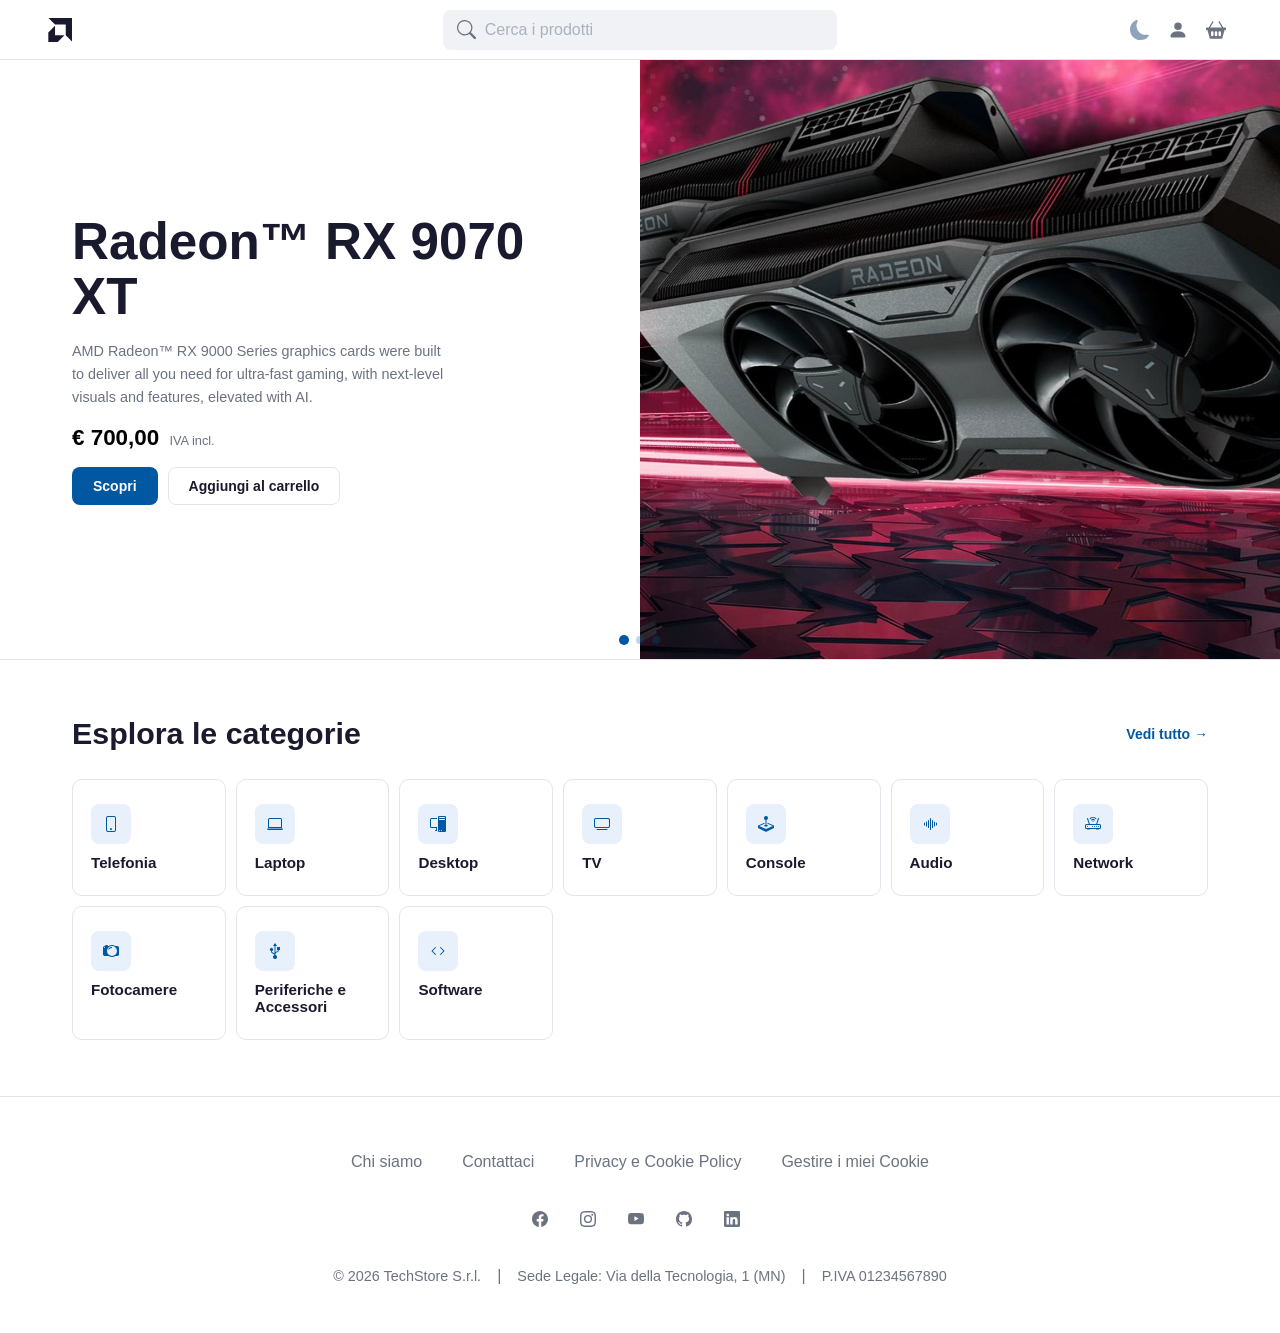
==== commit 05431236: "Add files via upload" ====
--- a/index.html
+++ b/index.html
@@ -30,16 +30,16 @@
       <svg class="icon-moon" width="20" height="20" fill="currentColor" viewBox="0 0 16 16"><path d="M6 .278a.77.77 0 0 1 .08.858 7.2 7.2 0 0 0-.878 3.46c0 4.021 3.278 7.277 7.318 7.277q.792-.001 1.533-.16a.79.79 0 0 1 .81.316.73.73 0 0 1-.031.893A8.35 8.35 0 0 1 8.344 16C3.734 16 0 12.286 0 7.71 0 4.266 2.114 1.312 5.124.06A.75.75 0 0 1 6 .278"/></svg>
       <svg class="icon-sun" width="20" height="20" fill="currentColor" viewBox="0 0 16 16"><path d="M12 8a4 4 0 1 1-8 0 4 4 0 0 1 8 0M8 0a.5.5 0 0 1 .5.5v2a.5.5 0 0 1-1 0v-2A.5.5 0 0 1 8 0m0 13a.5.5 0 0 1 .5.5v2a.5.5 0 0 1-1 0v-2A.5.5 0 0 1 8 13m8-5a.5.5 0 0 1-.5.5h-2a.5.5 0 0 1 0-1h2a.5.5 0 0 1 .5.5M3 8a.5.5 0 0 1-.5.5h-2a.5.5 0 0 1 0-1h2A.5.5 0 0 1 3 8m10.657-5.657a.5.5 0 0 1 0 .707l-1.414 1.415a.5.5 0 1 1-.707-.708l1.414-1.414a.5.5 0 0 1 .707 0m-9.193 9.193a.5.5 0 0 1 0 .707L3.05 13.657a.5.5 0 0 1-.707-.707l1.414-1.414a.5.5 0 0 1 .707 0m9.193 2.121a.5.5 0 0 1-.707 0l-1.414-1.414a.5.5 0 0 1 .707-.707l1.414 1.414a.5.5 0 0 1 0 .707M4.464 4.465a.5.5 0 0 1-.707 0L2.343 3.05a.5.5 0 1 1 .707-.707l1.414 1.414a.5.5 0 0 1 0 .708"/><path d="M12 8a4 4 0 1 1-8 0 4 4 0 0 1 8 0M8 0a.5.5 0 0 1 .5.5v2a.5.5 0 0 1-1 0v-2A.5.5 0 0 1 8 0m0 13a.5.5 0 0 1 .5.5v2a.5.5 0 0 1-1 0v-2A.5.5 0 0 1 8 13m8-5a.5.5 0 0 1-.5.5h-2a.5.5 0 0 1 0-1h2a.5.5 0 0 1 .5.5M3 8a.5.5 0 0 1-.5.5h-2a.5.5 0 0 1 0-1h2A.5.5 0 0 1 3 8m10.657-5.657a.5.5 0 0 1 0 .707l-1.414 1.415a.5.5 0 1 1-.707-.708l1.414-1.414a.5.5 0 0 1 .707 0m-9.193 9.193a.5.5 0 0 1 0 .707L3.05 13.657a.5.5 0 0 1-.707-.707l1.414-1.414a.5.5 0 0 1 .707 0m9.193 2.121a.5.5 0 0 1-.707 0l-1.414-1.414a.5.5 0 0 1 .707-.707l1.414 1.414a.5.5 0 0 1 0 .707M4.464 4.465a.5.5 0 0 1-.707 0L2.343 3.05a.5.5 0 1 1 .707-.707l1.414 1.414a.5.5 0 0 1 0 .708"/></svg>
     </button>
-    <button aria-label="Account" class="nav-icon-btn">
-     <svg fill="currentColor" viewbox="0 0 16 16" height="24" width="24">
-      <path d="M3 14s-1 0-1-1 1-4 6-4 6 3 6 4-1 1-1 1zm5-6a3 3 0 1 0 0-6 3 3 0 0 0 0 6"/>
-     </svg>
-    </button>
-    <button aria-label="Carrello" class="nav-icon-btn">
-     <svg fill="currentColor" viewbox="0 0 16 16" height="22" width="22">
-      <path d="M5.929 1.757a.5.5 0 1 0-.858-.514L2.217 6H.5a.5.5 0 0 0-.5.5v1a.5.5 0 0 0 .5.5h.623l1.844 6.456A.75.75 0 0 0 3.69 15h8.622a.75.75 0 0 0 .722-.544L14.877 8h.623a.5.5 0 0 0 .5-.5v-1a.5.5 0 0 0-.5-.5h-1.717L10.93 1.243a.5.5 0 1 0-.858.514L12.617 6H3.383zM4 10a1 1 0 0 1 2 0v2a1 1 0 1 1-2 0zm3 0a1 1 0 0 1 2 0v2a1 1 0 1 1-2 0zm4-1a1 1 0 0 1 1 1v2a1 1 0 1 1-2 0v-2a1 1 0 0 1 1-1"/>
-     </svg>
-    </button>
+    <a href="login.html" class="nav-icon-btn" aria-label="Accedi al Login">
+      <svg class="icon" width="20" height="20" viewBox="0 0 16 16" fill="currentColor">
+        <path d="M3 14s-1 0-1-1 1-4 6-4 6 3 6 4-1 1-1 1zm5-6a3 3 0 1 0 0-6 3 3 0 0 0 0 6"/>
+      </svg>
+    </a>
+    <a href="cart.html" class="nav-icon-btn" aria-label="Visualizza Carrello">
+      <svg class="icon" width="20" height="20" viewBox="0 0 16 16" fill="currentColor">
+        <path d="M5.929 1.757a.5.5 0 1 0-.858-.514L2.217 6H.5a.5.5 0 0 0-.5.5v1a.5.5 0 0 0 .5.5h.623l1.844 6.456A.75.75 0 0 0 3.69 15h8.622a.75.75 0 0 0 .722-.544L14.877 8h.623a.5.5 0 0 0 .5-.5v-1a.5.5 0 0 0-.5-.5h-1.717L10.93 1.243a.5.5 0 1 0-.858.514L12.617 6H3.383zM4 10a1 1 0 0 1 2 0v2a1 1 0 1 1-2 0zm3 0a1 1 0 0 1 2 0v2a1 1 0 1 1-2 0zm4-1a1 1 0 0 1 1 1v2a1 1 0 1 1-2 0v-2a1 1 0 0 1 1-1"/>
+      </svg>
+    </a>
    </div>
   </nav>
   <!-- Carosello -->
@@ -138,142 +138,111 @@
   </section>
   <main>
   <!-- Categorie -->
-   <div class="section">
+  <div class="section">
     <div class="section-header">
-     <div>
-      <h2 class="section-title">
-       Esplora le categorie
-      </h2>
-     </div>
-     <a class="link-more" href="">
-      Vedi tutto &#8594;
-     </a>
+      <div>
+       <h2 class="section-title">Esplora le categorie</h2>
+      </div>
+     <a class="link-more" href="">Vedi tutto &#8594;</a>
     </div>
     <div class="category-grid">
-     <button class="category-card">
-      <div class="cat-icon">
-       <svg fill="currentColor" height="16" viewbox="0 0 16 16" width="16">
-        <path d="M11 1a1 1 0 0 1 1 1v12a1 1 0 0 1-1 1H5a1 1 0 0 1-1-1V2a1 1 0 0 1 1-1zM5 0a2 2 0 0 0-2 2v12a2 2 0 0 0 2 2h6a2 2 0 0 0 2-2V2a2 2 0 0 0-2-2z">
-        </path>
-        <path d="M8 14a1 1 0 1 0 0-2 1 1 0 0 0 0 2">
-        </path>
-       </svg>
-      </div>
-      <span class="cat-name">
-       Telefonia
-      </span>
-     </button>
-     <button class="category-card">
-      <div class="cat-icon">
-       <svg fill="currentColor" height="16" viewbox="0 0 16 16" width="16">
-        <path d="M13.5 3a.5.5 0 0 1 .5.5V11H2V3.5a.5.5 0 0 1 .5-.5zm-11-1A1.5 1.5 0 0 0 1 3.5V12h14V3.5A1.5 1.5 0 0 0 13.5 2zM0 12.5h16a1.5 1.5 0 0 1-1.5 1.5h-13A1.5 1.5 0 0 1 0 12.5">
-        </path>
-       </svg>
-      </div>
-      <span class="cat-name">
-       Laptop
-      </span>
-     </button>
-     <button class="category-card">
-      <div class="cat-icon">
-       <svg fill="currentColor" height="16" viewbox="0 0 16 16" width="16">
-        <path d="M8 1a1 1 0 0 1 1-1h6a1 1 0 0 1 1 1v14a1 1 0 0 1-1 1H9a1 1 0 0 1-1-1zm1 13.5a.5.5 0 1 0 1 0 .5.5 0 0 0-1 0m2 0a.5.5 0 1 0 1 0 .5.5 0 0 0-1 0M9.5 1a.5.5 0 0 0 0 1h5a.5.5 0 0 0 0-1zM9 3.5a.5.5 0 0 0 .5.5h5a.5.5 0 0 0 0-1h-5a.5.5 0 0 0-.5.5M1.5 2A1.5 1.5 0 0 0 0 3.5v7A1.5 1.5 0 0 0 1.5 12H6v2h-.5a.5.5 0 0 0 0 1H7v-4H1.5a.5.5 0 0 1-.5-.5v-7a.5.5 0 0 1 .5-.5H7V2z">
-        </path>
-       </svg>
-      </div>
-      <span class="cat-name">
-       Desktop
-      </span>
-     </button>
-     <button class="category-card">
-      <div class="cat-icon">
-       <svg fill="currentColor" height="16" viewbox="0 0 16 16" width="16">
-        <path d="M2.5 13.5A.5.5 0 0 1 3 13h10a.5.5 0 0 1 0 1H3a.5.5 0 0 1-.5-.5M13.991 3l.024.001a1.5 1.5 0 0 1 .538.143.76.76 0 0 1 .302.254c.067.1.145.277.145.602v5.991l-.001.024a1.5 1.5 0 0 1-.143.538.76.76 0 0 1-.254.302c-.1.067-.277.145-.602.145H2.009l-.024-.001a1.5 1.5 0 0 1-.538-.143.76.76 0 0 1-.302-.254C1.078 10.502 1 10.325 1 10V4.009l.001-.024a1.5 1.5 0 0 1 .143-.538.76.76 0 0 1 .254-.302C1.498 3.078 1.675 3 2 3zM14 2H2C0 2 0 4 0 4v6c0 2 2 2 2 2h12c2 0 2-2 2-2V4c0-2-2-2-2-2">
-        </path>
-       </svg>
-      </div>
-      <span class="cat-name">
-       TV
-      </span>
-     </button>
-     <button class="category-card">
-      <div class="cat-icon">
-       <svg fill="currentColor" height="16" viewbox="0 0 16 16" width="16">
-        <path d="M10 2a2 2 0 0 1-1.5 1.937v5.087c.863.083 1.5.377 1.5.726 0 .414-.895.75-2 .75s-2-.336-2-.75c0-.35.637-.643 1.5-.726V3.937A2 2 0 1 1 10 2">
-        </path>
-        <path d="M0 9.665v1.717a1 1 0 0 0 .553.894l6.553 3.277a2 2 0 0 0 1.788 0l6.553-3.277a1 1 0 0 0 .553-.894V9.665c0-.1-.06-.19-.152-.23L9.5 6.715v.993l5.227 2.178a.125.125 0 0 1 .001.23l-5.94 2.546a2 2 0 0 1-1.576 0l-5.94-2.546a.125.125 0 0 1 .001-.23L6.5 7.708l-.013-.988L.152 9.435a.25.25 0 0 0-.152.23">
-        </path>
-       </svg>
-      </div>
-      <span class="cat-name">
-       Console
-      </span>
-     </button>
-     <button class="category-card">
-      <div class="cat-icon">
-       <svg fill="currentColor" height="16" viewbox="0 0 16 16" width="16">
-        <path d="M8.5 2a.5.5 0 0 1 .5.5v11a.5.5 0 0 1-1 0v-11a.5.5 0 0 1 .5-.5m-2 2a.5.5 0 0 1 .5.5v7a.5.5 0 0 1-1 0v-7a.5.5 0 0 1 .5-.5m4 0a.5.5 0 0 1 .5.5v7a.5.5 0 0 1-1 0v-7a.5.5 0 0 1 .5-.5m-6 1.5A.5.5 0 0 1 5 6v4a.5.5 0 0 1-1 0V6a.5.5 0 0 1 .5-.5m8 0a.5.5 0 0 1 .5.5v4a.5.5 0 0 1-1 0V6a.5.5 0 0 1 .5-.5m-10 1A.5.5 0 0 1 3 7v2a.5.5 0 0 1-1 0V7a.5.5 0 0 1 .5-.5m12 0a.5.5 0 0 1 .5.5v2a.5.5 0 0 1-1 0V7a.5.5 0 0 1 .5-.5" fill-rule="evenodd">
-        </path>
-       </svg>
-      </div>
-      <span class="cat-name">
-       Audio
-      </span>
-     </button>
-     <button class="category-card">
-      <div class="cat-icon">
-       <svg fill="currentColor" height="16" viewbox="0 0 16 16" width="16">
-        <path d="M5.525 3.025a3.5 3.5 0 0 1 4.95 0 .5.5 0 1 0 .707-.707 4.5 4.5 0 0 0-6.364 0 .5.5 0 0 0 .707.707">
-        </path>
-        <path d="M6.94 4.44a1.5 1.5 0 0 1 2.12 0 .5.5 0 0 0 .708-.708 2.5 2.5 0 0 0-3.536 0 .5.5 0 0 0 .707.707ZM2.5 11a.5.5 0 1 1 0-1 .5.5 0 0 1 0 1m4.5-.5a.5.5 0 1 0 1 0 .5.5 0 0 0-1 0m2.5.5a.5.5 0 1 1 0-1 .5.5 0 0 1 0 1m1.5-.5a.5.5 0 1 0 1 0 .5.5 0 0 0-1 0m2 0a.5.5 0 1 0 1 0 .5.5 0 0 0-1 0">
-        </path>
-        <path d="M2.974 2.342a.5.5 0 1 0-.948.316L3.806 8H1.5A1.5 1.5 0 0 0 0 9.5v2A1.5 1.5 0 0 0 1.5 13H2a.5.5 0 0 0 .5.5h2A.5.5 0 0 0 5 13h6a.5.5 0 0 0 .5.5h2a.5.5 0 0 0 .5-.5h.5a1.5 1.5 0 0 0 1.5-1.5v-2A1.5 1.5 0 0 0 14.5 8h-2.306l1.78-5.342a.5.5 0 1 0-.948-.316L11.14 8H4.86zM14.5 9a.5.5 0 0 1 .5.5v2a.5.5 0 0 1-.5.5h-13a.5.5 0 0 1-.5-.5v-2a.5.5 0 0 1 .5-.5z">
-        </path>
-        <path d="M8.5 5.5a.5.5 0 1 1-1 0 .5.5 0 0 1 1 0">
-        </path>
-       </svg>
-      </div>
-      <span class="cat-name">
-       Network
-      </span>
-     </button>
-     <button class="category-card">
-      <div class="cat-icon">
-       <svg fill="currentColor" height="16" viewbox="0 0 16 16" width="16">
-        <path d="M5 8c0-1.657 2.343-3 4-3V4a4 4 0 0 0-4 4">
-        </path>
-        <path d="M12.318 3h2.015C15.253 3 16 3.746 16 4.667v6.666c0 .92-.746 1.667-1.667 1.667h-2.015A5.97 5.97 0 0 1 9 14a5.97 5.97 0 0 1-3.318-1H1.667C.747 13 0 12.254 0 11.333V4.667C0 3.747.746 3 1.667 3H2a1 1 0 0 1 1-1h1a1 1 0 0 1 1 1h.682A5.97 5.97 0 0 1 9 2c1.227 0 2.367.368 3.318 1M2 4.5a.5.5 0 1 0-1 0 .5.5 0 0 0 1 0M14 8A5 5 0 1 0 4 8a5 5 0 0 0 10 0">
-        </path>
-       </svg>
-      </div>
-      <span class="cat-name">
-       Fotocamere
-      </span>
-     </button>
-     <button class="category-card">
-      <div class="cat-icon">
-       <svg fill="currentColor" height="16" viewbox="0 0 16 16" width="16">
-        <path d="m7.792.312-1.533 2.3A.25.25 0 0 0 6.467 3H7.5v7.319a2.5 2.5 0 0 0-.515-.298L5.909 9.56A1.5 1.5 0 0 1 5 8.18v-.266a1.5 1.5 0 1 0-1 0v.266a2.5 2.5 0 0 0 1.515 2.298l1.076.461a1.5 1.5 0 0 1 .888 1.129 2.001 2.001 0 1 0 1.021-.006v-.902a1.5 1.5 0 0 1 .756-1.303l1.484-.848A2.5 2.5 0 0 0 11.995 7h.755a.25.25 0 0 0 .25-.25v-2.5a.25.25 0 0 0-.25-.25h-2.5a.25.25 0 0 0-.25.25v2.5c0 .138.112.25.25.25h.741a1.5 1.5 0 0 1-.747 1.142L8.76 8.99a3 3 0 0 0-.26.17V3h1.033a.25.25 0 0 0 .208-.389L8.208.312a.25.25 0 0 0-.416 0">
-        </path>
-       </svg>
-      </div>
-      <span class="cat-name">
-       Periferiche e Accessori
-      </span>
-     </button>
-     <button class="category-card">
-      <div class="cat-icon">
-       <svg fill="currentColor" height="16" viewbox="0 0 16 16" width="16">
-        <path d="M5.854 4.854a.5.5 0 1 0-.708-.708l-3.5 3.5a.5.5 0 0 0 0 .708l3.5 3.5a.5.5 0 0 0 .708-.708L2.707 8zm4.292 0a.5.5 0 0 1 .708-.708l3.5 3.5a.5.5 0 0 1 0 .708l-3.5 3.5a.5.5 0 0 1-.708-.708L13.293 8z">
-        </path>
-       </svg>
-      </div>
-      <span class="cat-name">
-       Software
-      </span>
-     </button>
-    </div>
-   </div>
+     <a href="#" class="category-card">
+      <div class="cat-icon">
+       <svg fill="currentColor" height="16" viewbox="0 0 16 16" width="16">
+        <path d="M11 1a1 1 0 0 1 1 1v12a1 1 0 0 1-1 1H5a1 1 0 0 1-1-1V2a1 1 0 0 1 1-1zM5 0a2 2 0 0 0-2 2v12a2 2 0 0 0 2 2h6a2 2 0 0 0 2-2V2a2 2 0 0 0-2-2z"></path>
+        <path d="M8 14a1 1 0 1 0 0-2 1 1 0 0 0 0 2"></path>
+       </svg>
+      </div>
+      <span class="cat-name">Telefonia</span>
+     </a>
+     
+     <a href="#" class="category-card">
+      <div class="cat-icon">
+       <svg fill="currentColor" height="16" viewbox="0 0 16 16" width="16">
+        <path d="M13.5 3a.5.5 0 0 1 .5.5V11H2V3.5a.5.5 0 0 1 .5-.5zm-11-1A1.5 1.5 0 0 0 1 3.5V12h14V3.5A1.5 1.5 0 0 0 13.5 2zM0 12.5h16a1.5 1.5 0 0 1-1.5 1.5h-13A1.5 1.5 0 0 1 0 12.5"></path>
+       </svg>
+      </div>
+      <span class="cat-name">Laptop</span>
+     </a>
+     
+     <a href="#" class="category-card">
+      <div class="cat-icon">
+       <svg fill="currentColor" height="16" viewbox="0 0 16 16" width="16">
+        <path d="M8 1a1 1 0 0 1 1-1h6a1 1 0 0 1 1 1v14a1 1 0 0 1-1 1H9a1 1 0 0 1-1-1zm1 13.5a.5.5 0 1 0 1 0 .5.5 0 0 0-1 0m2 0a.5.5 0 1 0 1 0 .5.5 0 0 0-1 0M9.5 1a.5.5 0 0 0 0 1h5a.5.5 0 0 0 0-1zM9 3.5a.5.5 0 0 0 .5.5h5a.5.5 0 0 0 0-1h-5a.5.5 0 0 0-.5.5M1.5 2A1.5 1.5 0 0 0 0 3.5v7A1.5 1.5 0 0 0 1.5 12H6v2h-.5a.5.5 0 0 0 0 1H7v-4H1.5a.5.5 0 0 1-.5-.5v-7a.5.5 0 0 1 .5-.5H7V2z"></path>
+       </svg>
+      </div>
+      <span class="cat-name">Desktop</span>
+     </a>
+     
+     <a href="#" class="category-card">
+      <div class="cat-icon">
+       <svg fill="currentColor" height="16" viewbox="0 0 16 16" width="16">
+        <path d="M2.5 13.5A.5.5 0 0 1 3 13h10a.5.5 0 0 1 0 1H3a.5.5 0 0 1-.5-.5M13.991 3l.024.001a1.5 1.5 0 0 1 .538.143.76.76 0 0 1 .302.254c.067.1.145.277.145.602v5.991l-.001.024a1.5 1.5 0 0 1-.143.538.76.76 0 0 1-.254.302c-.1.067-.277.145-.602.145H2.009l-.024-.001a1.5 1.5 0 0 1-.538-.143.76.76 0 0 1-.302-.254C1.078 10.502 1 10.325 1 10V4.009l.001-.024a1.5 1.5 0 0 1 .143-.538.76.76 0 0 1 .254-.302C1.498 3.078 1.675 3 2 3zM14 2H2C0 2 0 4 0 4v6c0 2 2 2 2 2h12c2 0 2-2 2-2V4c0-2-2-2-2-2"></path>
+       </svg>
+      </div>
+      <span class="cat-name">TV</span>
+     </a>
+     
+     <a href="#" class="category-card">
+      <div class="cat-icon">
+       <svg fill="currentColor" height="16" viewbox="0 0 16 16" width="16">
+        <path d="M10 2a2 2 0 0 1-1.5 1.937v5.087c.863.083 1.5.377 1.5.726 0 .414-.895.75-2 .75s-2-.336-2-.75c0-.35.637-.643 1.5-.726V3.937A2 2 0 1 1 10 2"></path>
+        <path d="M0 9.665v1.717a1 1 0 0 0 .553.894l6.553 3.277a2 2 0 0 0 1.788 0l6.553-3.277a1 1 0 0 0 .553-.894V9.665c0-.1-.06-.19-.152-.23L9.5 6.715v.993l5.227 2.178a.125.125 0 0 1 .001.23l-5.94 2.546a2 2 0 0 1-1.576 0l-5.94-2.546a.125.125 0 0 1 .001-.23L6.5 7.708l-.013-.988L.152 9.435a.25.25 0 0 0-.152.23"></path>
+       </svg>
+      </div>
+      <span class="cat-name">Console</span>
+     </a>
+     
+     <a href="#" class="category-card">
+      <div class="cat-icon">
+       <svg fill="currentColor" height="16" viewbox="0 0 16 16" width="16">
+        <path d="M8.5 2a.5.5 0 0 1 .5.5v11a.5.5 0 0 1-1 0v-11a.5.5 0 0 1 .5-.5m-2 2a.5.5 0 0 1 .5.5v7a.5.5 0 0 1-1 0v-7a.5.5 0 0 1 .5-.5m4 0a.5.5 0 0 1 .5.5v7a.5.5 0 0 1-1 0v-7a.5.5 0 0 1 .5-.5m-6 1.5A.5.5 0 0 1 5 6v4a.5.5 0 0 1-1 0V6a.5.5 0 0 1 .5-.5m8 0a.5.5 0 0 1 .5.5v4a.5.5 0 0 1-1 0V6a.5.5 0 0 1 .5-.5m-10 1A.5.5 0 0 1 3 7v2a.5.5 0 0 1-1 0V7a.5.5 0 0 1 .5-.5m12 0a.5.5 0 0 1 .5.5v2a.5.5 0 0 1-1 0V7a.5.5 0 0 1 .5-.5" fill-rule="evenodd"></path>
+       </svg>
+      </div>
+      <span class="cat-name">Audio</span>
+     </a>
+     
+     <a href="#" class="category-card">
+      <div class="cat-icon">
+       <svg fill="currentColor" height="16" viewbox="0 0 16 16" width="16">
+        <path d="M5.525 3.025a3.5 3.5 0 0 1 4.95 0 .5.5 0 1 0 .707-.707 4.5 4.5 0 0 0-6.364 0 .5.5 0 0 0 .707.707"></path>
+        <path d="M6.94 4.44a1.5 1.5 0 0 1 2.12 0 .5.5 0 0 0 .708-.708 2.5 2.5 0 0 0-3.536 0 .5.5 0 0 0 .707.707ZM2.5 11a.5.5 0 1 1 0-1 .5.5 0 0 1 0 1m4.5-.5a.5.5 0 1 0 1 0 .5.5 0 0 0-1 0m2.5.5a.5.5 0 1 1 0-1 .5.5 0 0 1 0 1m1.5-.5a.5.5 0 1 0 1 0 .5.5 0 0 0-1 0m2 0a.5.5 0 1 0 1 0 .5.5 0 0 0-1 0"></path>
+        <path d="M2.974 2.342a.5.5 0 1 0-.948.316L3.806 8H1.5A1.5 1.5 0 0 0 0 9.5v2A1.5 1.5 0 0 0 1.5 13H2a.5.5 0 0 0 .5.5h2A.5.5 0 0 0 5 13h6a.5.5 0 0 0 .5.5h2a.5.5 0 0 0 .5-.5h.5a1.5 1.5 0 0 0 1.5-1.5v-2A1.5 1.5 0 0 0 14.5 8h-2.306l1.78-5.342a.5.5 0 1 0-.948-.316L11.14 8H4.86zM14.5 9a.5.5 0 0 1 .5.5v2a.5.5 0 0 1-.5.5h-13a.5.5 0 0 1-.5-.5v-2a.5.5 0 0 1 .5-.5z"></path>
+        <path d="M8.5 5.5a.5.5 0 1 1-1 0 .5.5 0 0 1 1 0"></path>
+       </svg>
+      </div>
+      <span class="cat-name">Network</span>
+     </a>
+     
+     <a href="#" class="category-card">
+      <div class="cat-icon">
+       <svg fill="currentColor" height="16" viewbox="0 0 16 16" width="16">
+        <path d="M5 8c0-1.657 2.343-3 4-3V4a4 4 0 0 0-4 4"></path>
+        <path d="M12.318 3h2.015C15.253 3 16 3.746 16 4.667v6.666c0 .92-.746 1.667-1.667 1.667h-2.015A5.97 5.97 0 0 1 9 14a5.97 5.97 0 0 1-3.318-1H1.667C.747 13 0 12.254 0 11.333V4.667C0 3.747.746 3 1.667 3H2a1 1 0 0 1 1-1h1a1 1 0 0 1 1 1h.682A5.97 5.97 0 0 1 9 2c1.227 0 2.367.368 3.318 1M2 4.5a.5.5 0 1 0-1 0 .5.5 0 0 0 1 0M14 8A5 5 0 1 0 4 8a5 5 0 0 0 10 0"></path>
+       </svg>
+      </div>
+      <span class="cat-name">Fotocamere</span>
+     </a>
+     
+     <a href="#" class="category-card">
+      <div class="cat-icon">
+       <svg fill="currentColor" height="16" viewbox="0 0 16 16" width="16">
+        <path d="m7.792.312-1.533 2.3A.25.25 0 0 0 6.467 3H7.5v7.319a2.5 2.5 0 0 0-.515-.298L5.909 9.56A1.5 1.5 0 0 1 5 8.18v-.266a1.5 1.5 0 1 0-1 0v.266a2.5 2.5 0 0 0 1.515 2.298l1.076.461a1.5 1.5 0 0 1 .888 1.129 2.001 2.001 0 1 0 1.021-.006v-.902a1.5 1.5 0 0 1 .756-1.303l1.484-.848A2.5 2.5 0 0 0 11.995 7h.755a.25.25 0 0 0 .25-.25v-2.5a.25.25 0 0 0-.25-.25h-2.5a.25.25 0 0 0-.25.25v2.5c0 .138.112.25.25.25h.741a1.5 1.5 0 0 1-.747 1.142L8.76 8.99a3 3 0 0 0-.26.17V3h1.033a.25.25 0 0 0 .208-.389L8.208.312a.25.25 0 0 0-.416 0"></path>
+       </svg>
+      </div>
+      <span class="cat-name">Periferiche e Accessori</span>
+     </a>
+     
+     <a href="#" class="category-card">
+      <div class="cat-icon">
+       <svg fill="currentColor" height="16" viewbox="0 0 16 16" width="16">
+        <path d="M5.854 4.854a.5.5 0 1 0-.708-.708l-3.5 3.5a.5.5 0 0 0 0 .708l3.5 3.5a.5.5 0 0 0 .708-.708L2.707 8zm4.292 0a.5.5 0 0 1 .708-.708l3.5 3.5a.5.5 0 0 1 0 .708l-3.5 3.5a.5.5 0 0 1-.708-.708L13.293 8z"></path>
+       </svg>
+      </div>
+      <span class="cat-name">Software</span>
+     </a>
+    </div>
+  </div>
   </main>
   
   <footer class="site-footer">
@@ -286,28 +255,21 @@
       </nav>
       
       <div class="footer-socials">
-        <a aria-label="Facebook" href="#" class="social-link">
-          <svg class="social-icon" fill="currentColor" viewBox="0 0 24 24" aria-hidden="true"><path d="M16 8.049c0-4.446-3.582-8.05-8-8.05C3.58 0-.002 3.603-.002 8.05c0 4.017 2.926 7.347 6.75 7.951v-5.625h-2.03V8.05H6.75V6.275c0-2.017 1.195-3.131 3.022-3.131.876 0 1.791.157 1.791.157v1.98h-1.009c-.993 0-1.303.621-1.303 1.258v1.51h2.218l-.354 2.326H9.25V16c3.824-.604 6.75-3.934 6.75-7.951"/></svg>
-        </a>
-        <a aria-label="Instagram" href="#" class="social-link">
-          <svg class="social-icon" fill="currentColor" viewBox="0 0 24 24" aria-hidden="true"><path d="M8 0C5.829 0 5.556.01 4.703.048 3.85.088 3.269.222 2.76.42a3.9 3.9 0 0 0-1.417.923A3.9 3.9 0 0 0 .42 2.76C.222 3.268.087 3.85.048 4.7.01 5.555 0 5.827 0 8.001c0 2.172.01 2.444.048 3.297.04.852.174 1.433.372 1.942.205.526.478.972.923 1.417.444.445.89.719 1.416.923.51.198 1.09.333 1.942.372C5.555 15.99 5.827 16 8 16s2.444-.01 3.298-.048c.851-.04 1.434-.174 1.943-.372a3.9 3.9 0 0 0 1.416-.923c.445-.445.718-.891.923-1.417.197-.509.332-1.09.372-1.942C15.99 10.445 16 10.173 16 8s-.01-2.445-.048-3.299c-.04-.851-.175-1.433-.372-1.941a3.9 3.9 0 0 0-.923-1.417A3.9 3.9 0 0 0 13.24.42c-.51-.198-1.092-.333-1.943-.372C10.443.01 10.172 0 7.998 0zm-.717 1.442h.718c2.136 0 2.389.007 3.232.046.78.035 1.204.166 1.486.275.373.145.64.319.92.599s.453.546.598.92c.11.281.24.705.275 1.485.039.843.047 1.096.047 3.231s-.008 2.389-.047 3.232c-.035.78-.166 1.203-.275 1.485a2.5 2.5 0 0 1-.599.919c-.28.28-.546.453-.92.598-.28.11-.704.24-1.485.276-.843.038-1.096.047-3.232.047s-2.39-.009-3.233-.047c-.78-.036-1.203-.166-1.485-.276a2.5 2.5 0 0 1-.92-.598 2.5 2.5 0 0 1-.6-.92c-.109-.281-.24-.705-.275-1.485-.038-.843-.046-1.096-.046-3.233s.008-2.388.046-3.231c.036-.78.166-1.204.276-1.486.145-.373.319-.64.599-.92s.546-.453.92-.598c.282-.11.705-.24 1.485-.276.738-.034 1.024-.044 2.515-.045zm4.988 1.328a.96.96 0 1 0 0 1.92.96.96 0 0 0 0-1.92m-4.27 1.122a4.109 4.109 0 1 0 0 8.217 4.109 4.109 0 0 0 0-8.217m0 1.441a2.667 2.667 0 1 1 0 5.334 2.667 2.667 0 0 1 0-5.334"/></svg>
-        </a>
-        <a aria-label="GitHub" href="#" class="social-link">
-          <svg class="social-icon" fill="currentColor" viewBox="0 0 24 24" aria-hidden="true"><path d="M8 0C3.58 0 0 3.58 0 8c0 3.54 2.29 6.53 5.47 7.59.4.07.55-.17.55-.38 0-.19-.01-.82-.01-1.49-2.01.37-2.53-.49-2.69-.94-.09-.23-.48-.94-.82-1.13-.28-.15-.68-.52-.01-.53.63-.01 1.08.58 1.23.82.72 1.21 1.87.87 2.33.66.07-.52.28-.87.51-1.07-1.78-.2-3.64-.89-3.64-3.95 0-.87.31-1.59.82-2.15-.08-.2-.36-1.02.08-2.12 0 0 .67-.21 2.2.82.64-.18 1.32-.27 2-.27s1.36.09 2 .27c1.53-1.04 2.2-.82 2.2-.82.44 1.1.16 1.92.08 2.12.51.56.82 1.27.82 2.15 0 3.07-1.87 3.75-3.65 3.95.29.25.54.73.54 1.48 0 1.07-.01 1.93-.01 2.2 0 .21.15.46.55.38A8.01 8.01 0 0 0 16 8c0-4.42-3.58-8-8-8"/></svg>
-        </a>
-        <a aria-label="LinkedIn" href="#" class="social-link">
-          <svg class="social-icon" fill="currentColor" viewBox="0 0 24 24" aria-hidden="true"><path d="M0 1.146C0 .513.526 0 1.175 0h13.65C15.474 0 16 .513 16 1.146v13.708c0 .633-.526 1.146-1.175 1.146H1.175C.526 16 0 15.487 0 14.854zm4.943 12.248V6.169H2.542v7.225zm-1.2-8.212c.837 0 1.358-.554 1.358-1.248-.015-.709-.52-1.248-1.342-1.248S2.4 3.226 2.4 3.934c0 .694.521 1.248 1.327 1.248zm4.908 8.212V9.359c0-.216.016-.432.08-.586.173-.431.568-.878 1.232-.878.869 0 1.216.662 1.216 1.634v3.865h2.401V9.25c0-2.22-1.184-3.252-2.764-3.252-1.274 0-1.845.7-2.165 1.193v.025h-.016l.016-.025V6.169h-2.4c.03.678 0 7.225 0 7.225z"/></svg>
-        </a>
+        <a aria-label="Facebook" href="#" class="social-link"><svg class="social-icon" fill="currentColor" viewBox="0 0 24 24" aria-hidden="true"><path d="M16 8.049c0-4.446-3.582-8.05-8-8.05C3.58 0-.002 3.603-.002 8.05c0 4.017 2.926 7.347 6.75 7.951v-5.625h-2.03V8.05H6.75V6.275c0-2.017 1.195-3.131 3.022-3.131.876 0 1.791.157 1.791.157v1.98h-1.009c-.993 0-1.303.621-1.303 1.258v1.51h2.218l-.354 2.326H9.25V16c3.824-.604 6.75-3.934 6.75-7.951"/></svg></a>
+        <a aria-label="Instagram" href="#" class="social-link"><svg class="social-icon" fill="currentColor" viewBox="0 0 24 24" aria-hidden="true"><path d="M8 0C5.829 0 5.556.01 4.703.048 3.85.088 3.269.222 2.76.42a3.9 3.9 0 0 0-1.417.923A3.9 3.9 0 0 0 .42 2.76C.222 3.268.087 3.85.048 4.7.01 5.555 0 5.827 0 8.001c0 2.172.01 2.444.048 3.297.04.852.174 1.433.372 1.942.205.526.478.972.923 1.417.444.445.89.719 1.416.923.51.198 1.09.333 1.942.372C5.555 15.99 5.827 16 8 16s2.444-.01 3.298-.048c.851-.04 1.434-.174 1.943-.372a3.9 3.9 0 0 0 1.416-.923c.445-.445.718-.891.923-1.417.197-.509.332-1.09.372-1.942C15.99 10.445 16 10.173 16 8s-.01-2.445-.048-3.299c-.04-.851-.175-1.433-.372-1.941a3.9 3.9 0 0 0-.923-1.417A3.9 3.9 0 0 0 13.24.42c-.51-.198-1.092-.333-1.943-.372C10.443.01 10.172 0 7.998 0zm-.717 1.442h.718c2.136 0 2.389.007 3.232.046.78.035 1.204.166 1.486.275.373.145.64.319.92.599s.453.546.598.92c.11.281.24.705.275 1.485.039.843.047 1.096.047 3.231s-.008 2.389-.047 3.232c-.035.78-.166 1.203-.275 1.485a2.5 2.5 0 0 1-.599.919c-.28.28-.546.453-.92.598-.28.11-.704.24-1.485.276-.843.038-1.096.047-3.232.047s-2.39-.009-3.233-.047c-.78-.036-1.203-.166-1.485-.276a2.5 2.5 0 0 1-.92-.598 2.5 2.5 0 0 1-.6-.92c-.109-.281-.24-.705-.275-1.485-.038-.843-.046-1.096-.046-3.233s.008-2.388.046-3.231c.036-.78.166-1.204.276-1.486.145-.373.319-.64.599-.92s.546-.453.92-.598c.282-.11.705-.24 1.485-.276.738-.034 1.024-.044 2.515-.045zm4.988 1.328a.96.96 0 1 0 0 1.92.96.96 0 0 0 0-1.92m-4.27 1.122a4.109 4.109 0 1 0 0 8.217 4.109 4.109 0 0 0 0-8.217m0 1.441a2.667 2.667 0 1 1 0 5.334 2.667 2.667 0 0 1 0-5.334"/></svg></a>
+        <a aria-label="YouTube" href="#" class="social-link"><svg class="social-icon" fill="currentColor" viewBox="0 0 24 24" aria-hidden="true"><path d="M8.051 1.999h.089c.822.003 4.987.033 6.11.335a2.01 2.01 0 0 1 1.415 1.42c.101.38.172.883.22 1.402l.01.104.022.26.008.104c.065.914.073 1.77.074 1.957v.075c-.001.194-.01 1.108-.082 2.06l-.008.105-.009.104c-.05.572-.124 1.14-.235 1.558a2.01 2.01 0 0 1-1.415 1.42c-1.16.312-5.569.334-6.18.335h-.142c-.309 0-1.587-.006-2.927-.052l-.17-.006-.087-.004-.171-.007-.171-.007c-1.11-.049-2.167-.128-2.654-.26a2.01 2.01 0 0 1-1.415-1.419c-.111-.417-.185-.986-.235-1.558L.09 9.82l-.008-.104A31 31 0 0 1 0 7.68v-.123c.002-.215.01-.958.064-1.778l.007-.103.003-.052.008-.104.022-.26.01-.104c.048-.519.119-1.023.22-1.402a2.01 2.01 0 0 1 1.415-1.42c.487-.13 1.544-.21 2.654-.26l.17-.007.172-.006.086-.003.171-.007A100 100 0 0 1 7.858 2zM6.4 5.209v4.818l4.157-2.408z"/></svg></a>
+        <a aria-label="GitHub" href="#" class="social-link"><svg class="social-icon" fill="currentColor" viewBox="0 0 24 24" aria-hidden="true"><path d="M8 0C3.58 0 0 3.58 0 8c0 3.54 2.29 6.53 5.47 7.59.4.07.55-.17.55-.38 0-.19-.01-.82-.01-1.49-2.01.37-2.53-.49-2.69-.94-.09-.23-.48-.94-.82-1.13-.28-.15-.68-.52-.01-.53.63-.01 1.08.58 1.23.82.72 1.21 1.87.87 2.33.66.07-.52.28-.87.51-1.07-1.78-.2-3.64-.89-3.64-3.95 0-.87.31-1.59.82-2.15-.08-.2-.36-1.02.08-2.12 0 0 .67-.21 2.2.82.64-.18 1.32-.27 2-.27s1.36.09 2 .27c1.53-1.04 2.2-.82 2.2-.82.44 1.1.16 1.92.08 2.12.51.56.82 1.27.82 2.15 0 3.07-1.87 3.75-3.65 3.95.29.25.54.73.54 1.48 0 1.07-.01 1.93-.01 2.2 0 .21.15.46.55.38A8.01 8.01 0 0 0 16 8c0-4.42-3.58-8-8-8"/></svg></a>
+        <a aria-label="LinkedIn" href="#" class="social-link"><svg class="social-icon" fill="currentColor" viewBox="0 0 24 24" aria-hidden="true"><path d="M0 1.146C0 .513.526 0 1.175 0h13.65C15.474 0 16 .513 16 1.146v13.708c0 .633-.526 1.146-1.175 1.146H1.175C.526 16 0 15.487 0 14.854zm4.943 12.248V6.169H2.542v7.225zm-1.2-8.212c.837 0 1.358-.554 1.358-1.248-.015-.709-.52-1.248-1.342-1.248S2.4 3.226 2.4 3.934c0 .694.521 1.248 1.327 1.248zm4.908 8.212V9.359c0-.216.016-.432.08-.586.173-.431.568-.878 1.232-.878.869 0 1.216.662 1.216 1.634v3.865h2.401V9.25c0-2.22-1.184-3.252-2.764-3.252-1.274 0-1.845.7-2.165 1.193v.025h-.016l.016-.025V6.169h-2.4c.03.678 0 7.225 0 7.225z"/></svg></a>
       </div>  
-      <p class="footer-info">
-        &copy; 2026 TechStore S.r.l.
-      </p>
-      <p class="footer-info">
-        Sede Legale: Via della Tecnologia, 1 (MN)
-      </p>
-      <p class="footer-info">
-        P.IVA 01234567890
-      </p>
+      
+      <div class="footer-info-wrapper">
+        <p class="footer-info">&copy; 2026 TechStore S.r.l.</p>
+        <span class="footer-divider hidden-mobile">|</span>
+        <p class="footer-info">Sede Legale: Via della Tecnologia, 1 (MN)</p>
+        <span class="footer-divider hidden-mobile">|</span>
+        <p class="footer-info">P.IVA 01234567890</p>
+      </div>
+
     </div>
   </footer>
   <script src="script.js">
--- a/style.css
+++ b/style.css
@@ -1,8 +1,3 @@
-/* ======================================================
-   TECHSTORE - STYLESHEET RIPULITO E COMMENTATO
-   Modifica effettuata: rimossa la barra capsule dal layout
-====================================================== */
-
 /* =========================================
    1. VARIABILI GLOBALI E TEMI
 ========================================= */
@@ -153,6 +148,13 @@
 /* =========================================
    4. BARRA DI RICERCA (SEARCH BAR)
 ========================================= */
+
+/* Nasconde la "x" di default nell'input type="search" per i browser WebKit */
+input[type="search"].inputBox_container::-webkit-search-cancel-button {
+  -webkit-appearance: none;
+  appearance: none;
+}
+
 input[type="search"].inputBox_container {
   display: block;
   width: 100%;
@@ -517,13 +519,9 @@
    8. FOOTER 
 ========================================= */
 .site-footer {
-  background-color: var(--clr-bg);
+  background-color: transparent; 
   border-top: 1px solid var(--clr-border);
   transition: background-color 0.3s ease;
-}
-
-body.dark-theme .site-footer {
-  background-color: #121212;
 }
 
 .footer-container {
@@ -531,19 +529,26 @@
   margin-left: auto;
   margin-right: auto;
   padding: 3rem 1rem;
+  display: flex;
+  flex-direction: column;
+  align-items: center; /* Centra tutti i macro-blocchi verticalmente */
   overflow: hidden;
 }
 
-/* Navigazione */
+/* Navigazione: In colonna e centrata su mobile */
 .footer-nav {
-  margin: -0.5rem -1.25rem;
-  display: flex;
-  flex-wrap: wrap;
+  width: 100%;
+  margin: 0;
+  display: flex;
+  flex-direction: column;
+  align-items: center;
   justify-content: center;
+  gap: 1.25rem;
 }
 
 .footer-nav .nav-link {
-  padding: 0.5rem 1.25rem;
+  padding: 0;
+  text-align: center;
 }
 
 .footer-nav .nav-link a {
@@ -562,11 +567,13 @@
   margin-top: 2rem;
   display: flex;
   justify-content: center;
+  align-items: center;
   gap: 1.5rem;
 }
 
 .social-link {
   color: var(--clr-muted);
+  display: inline-flex;
   transition: color 0.2s ease;
 }
 
@@ -579,15 +586,27 @@
   width: 1.5rem;
 }
 
-/* Testo Copyright */
+/* Testo Copyright: In colonna e centrato su mobile */
+.footer-info-wrapper {
+  margin-top: 2rem;
+  display: flex;
+  flex-direction: column;
+  align-items: center;
+  justify-content: center;
+  gap: 0.5rem;
+  width: 100%;
+}
+
 .footer-info {
-  margin-top: 2rem;
+  margin: 0;
   text-align: center;
-  font-size: 1rem;
+  font-size: 0.9rem;
   color: var(--clr-muted);
 }
-.footer-info + .footer-info {
-  margin-top: 0.5rem;
+
+.footer-divider.hidden-mobile {
+  display: none;
+  color: var(--clr-muted);
 }
 
 /* =========================================
@@ -627,7 +646,6 @@
 
   .section { padding: 32px 16px; }
   .category-grid { grid-template-columns: repeat(2, 1fr); gap: 8px; }
-  .banner-strip { flex-direction: column; text-align: center; padding: 32px 16px; }
 }
 
 /* Small devices (portrait tablets and large phones, 600px and up) */
@@ -659,7 +677,6 @@
 
   .section { padding: 48px 32px; }
   .category-grid { grid-template-columns: repeat(3, 1fr); }
-  .banner-strip { flex-direction: column; text-align: center; padding: 40px 32px; }
 }
 
 /* Media Queries del Footer */
@@ -692,7 +709,28 @@
 
   .section { padding: 56px 48px; }
   .category-grid { grid-template-columns: repeat(auto-fill, minmax(150px, 1fr)); }
-  .banner-strip { flex-direction: row; text-align: left; padding: 40px 48px; }
+
+  .footer-nav {
+    flex-direction: row;
+    justify-content: center;
+    align-items: center;
+    gap: 0;
+  }
+  
+  .footer-nav .nav-link {
+    padding: 0.5rem 1.25rem;
+  }
+
+  .footer-info-wrapper {
+    flex-direction: row;
+    justify-content: center;
+    align-items: center;
+    gap: 1rem;
+  }
+  
+  .footer-divider.hidden-mobile {
+    display: inline;
+  }
 }
 
 /* Large devices (laptops/desktops, 992px and up) */
@@ -700,7 +738,6 @@
   .section { padding: 56px 72px; }
   .slide-content { padding: 72px; }
   .slide-title { font-size: 2.8rem; }
-  .banner-strip { padding: 40px 72px; }
 }
 
 /* Altre Media Queries del Footer e Extra large devices (1024px, 1200px) */
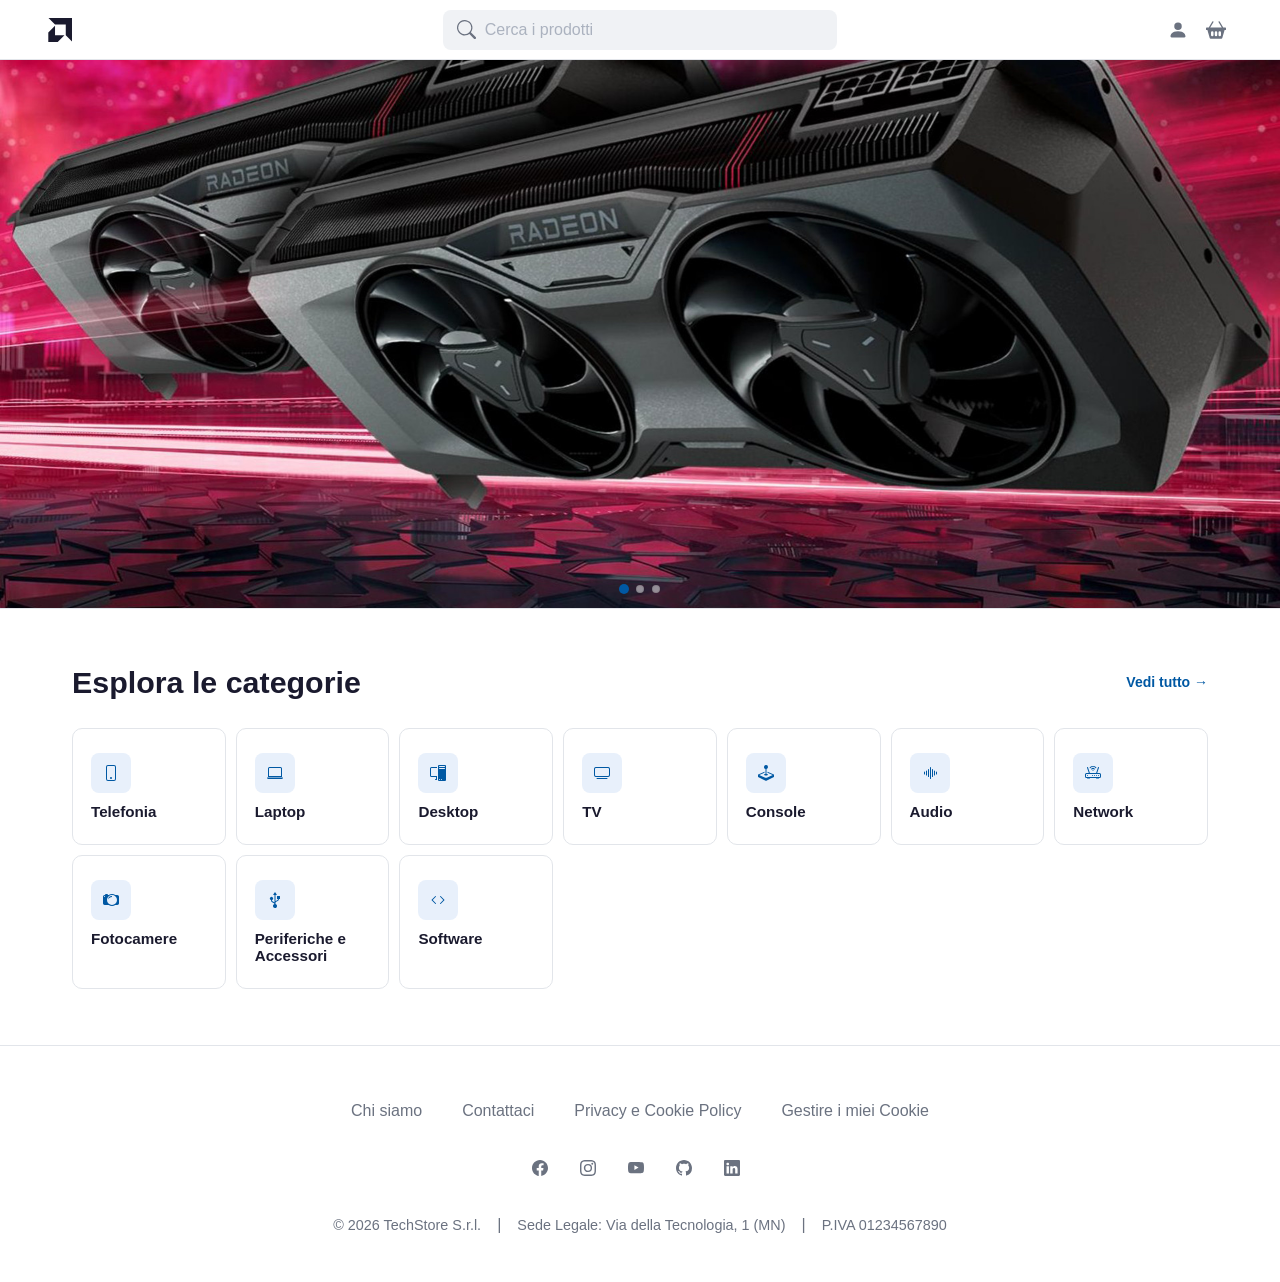
==== commit 8bb4f00a: "Add files via upload" ====
--- a/index.html
+++ b/index.html
@@ -26,10 +26,6 @@
    </div>
    <!-- Navbar right -->
    <div class="nav-right">
-    <button class="nav-icon-btn" id="themeToggle" aria-label="Cambia tema">
-      <svg class="icon-moon" width="20" height="20" fill="currentColor" viewBox="0 0 16 16"><path d="M6 .278a.77.77 0 0 1 .08.858 7.2 7.2 0 0 0-.878 3.46c0 4.021 3.278 7.277 7.318 7.277q.792-.001 1.533-.16a.79.79 0 0 1 .81.316.73.73 0 0 1-.031.893A8.35 8.35 0 0 1 8.344 16C3.734 16 0 12.286 0 7.71 0 4.266 2.114 1.312 5.124.06A.75.75 0 0 1 6 .278"/></svg>
-      <svg class="icon-sun" width="20" height="20" fill="currentColor" viewBox="0 0 16 16"><path d="M12 8a4 4 0 1 1-8 0 4 4 0 0 1 8 0M8 0a.5.5 0 0 1 .5.5v2a.5.5 0 0 1-1 0v-2A.5.5 0 0 1 8 0m0 13a.5.5 0 0 1 .5.5v2a.5.5 0 0 1-1 0v-2A.5.5 0 0 1 8 13m8-5a.5.5 0 0 1-.5.5h-2a.5.5 0 0 1 0-1h2a.5.5 0 0 1 .5.5M3 8a.5.5 0 0 1-.5.5h-2a.5.5 0 0 1 0-1h2A.5.5 0 0 1 3 8m10.657-5.657a.5.5 0 0 1 0 .707l-1.414 1.415a.5.5 0 1 1-.707-.708l1.414-1.414a.5.5 0 0 1 .707 0m-9.193 9.193a.5.5 0 0 1 0 .707L3.05 13.657a.5.5 0 0 1-.707-.707l1.414-1.414a.5.5 0 0 1 .707 0m9.193 2.121a.5.5 0 0 1-.707 0l-1.414-1.414a.5.5 0 0 1 .707-.707l1.414 1.414a.5.5 0 0 1 0 .707M4.464 4.465a.5.5 0 0 1-.707 0L2.343 3.05a.5.5 0 1 1 .707-.707l1.414 1.414a.5.5 0 0 1 0 .708"/><path d="M12 8a4 4 0 1 1-8 0 4 4 0 0 1 8 0M8 0a.5.5 0 0 1 .5.5v2a.5.5 0 0 1-1 0v-2A.5.5 0 0 1 8 0m0 13a.5.5 0 0 1 .5.5v2a.5.5 0 0 1-1 0v-2A.5.5 0 0 1 8 13m8-5a.5.5 0 0 1-.5.5h-2a.5.5 0 0 1 0-1h2a.5.5 0 0 1 .5.5M3 8a.5.5 0 0 1-.5.5h-2a.5.5 0 0 1 0-1h2A.5.5 0 0 1 3 8m10.657-5.657a.5.5 0 0 1 0 .707l-1.414 1.415a.5.5 0 1 1-.707-.708l1.414-1.414a.5.5 0 0 1 .707 0m-9.193 9.193a.5.5 0 0 1 0 .707L3.05 13.657a.5.5 0 0 1-.707-.707l1.414-1.414a.5.5 0 0 1 .707 0m9.193 2.121a.5.5 0 0 1-.707 0l-1.414-1.414a.5.5 0 0 1 .707-.707l1.414 1.414a.5.5 0 0 1 0 .707M4.464 4.465a.5.5 0 0 1-.707 0L2.343 3.05a.5.5 0 1 1 .707-.707l1.414 1.414a.5.5 0 0 1 0 .708"/></svg>
-    </button>
     <a href="login.html" class="nav-icon-btn" aria-label="Accedi al Login">
       <svg class="icon" width="20" height="20" viewBox="0 0 16 16" fill="currentColor">
         <path d="M3 14s-1 0-1-1 1-4 6-4 6 3 6 4-1 1-1 1zm5-6a3 3 0 1 0 0-6 3 3 0 0 0 0 6"/>
@@ -42,100 +38,37 @@
     </a>
    </div>
   </nav>
+  
   <!-- Carosello -->
   <section class="carousel" id="heroCarousel">
    <div class="carousel-track" id="carouselTrack">
+    
     <div class="carousel-slide">
-     <div class="slide-content">
-      <h1 class="slide-title">
-       Radeon™ RX 9070 XT
-      </h1>
-      <p class="slide-sub">
-       AMD Radeon™ RX 9000 Series graphics cards were built to deliver all you need for ultra-fast gaming, with next-level visuals and features, elevated with AI.
-      </p>
-      <div class="slide-price">
-       € 700,00
-       <span>
-        IVA incl.
-       </span>
-      </div>
-      <div class="slide-actions">
-       <a class="btn btn-primary" href="#">
-        Scopri
-       </a>
-       <a class="btn btn-secondary" href="#">
-        Aggiungi al carrello
-       </a>
-      </div>
-     </div>
-     <div class="slide-visual">
-      <img alt="AMD Radeon RX 9070 XT" src="AMD-Radeon-RX-9070-XT.jpg"/>
-     </div>
+     <a href="prodotto1.html" class="slide-visual" draggable="false">
+      <img alt="AMD Radeon RX 9070 XT" src="AMD-Radeon-RX-9070-XT.jpg" draggable="false"/>
+     </a>
     </div>
+
     <div class="carousel-slide">
-     <div class="slide-content">
-      <h1 class="slide-title">
-       Fractal North XL
-      </h1>
-      <p class="slide-sub">
-       North XL combina un approccio innovativo al case per PC gaming con un generoso formato ed un look premium in legno.
-      </p>
-      <div class="slide-price" style="color:#b45309">
-       € 189,99
-       <span>
-        IVA incl.
-       </span>
-      </div>
-      <div class="slide-actions">
-       <a class="btn btn-primary" href="#">
-        Scopri
-       </a>
-       <a class="btn btn-secondary" href="#">
-        Aggiungi al carrello
-       </a>
-      </div>
-     </div>
-     <div class="slide-visual">
-      <img alt="Fractal North XL" src="Fractal_North_XL.jpg"/>
-     </div>
+     <a href="prodotto2.html" class="slide-visual" draggable="false">
+      <img alt="Fractal North XL" src="Fractal_North_XL.jpg" draggable="false"/>
+     </a>
     </div>
+
     <div class="carousel-slide">
-     <div class="slide-content">
-      <h1 class="slide-title">
-       Steam Deck OLED (1TB)
-      </h1>
-      <p class="slide-sub">
-       Uno schermo OLED con un'immagine più ampia, una maggiore durata della batteria, Wi-Fi più veloce ed ergonomia ai massimi livelli.
-      </p>
-      <div class="slide-price" style="color:#065f46">
-       € 679,00
-       <span>
-        IVA incl.
-       </span>
-      </div>
-      <div class="slide-actions">
-       <a class="btn btn-primary" href="#">
-        Scopri
-       </a>
-       <a class="btn btn-secondary" href="#">
-        Aggiungi al carrello
-       </a>
-      </div>
-     </div>
-     <div class="slide-visual">
-      <img alt="Steam Deck OLED" src="Steam-Deck-OLED-black.jpg"/>
-     </div>
+     <a href="prodotto3.html" class="slide-visual" draggable="false">
+      <img alt="Steam Deck OLED" src="Steam-Deck-OLED-black.jpg" draggable="false"/>
+     </a>
     </div>
+
    </div>
    <div class="carousel-dots" id="carouselDots">
-    <button class="carousel-dot active" data-index="0">
-    </button>
-    <button class="carousel-dot" data-index="1">
-    </button>
-    <button class="carousel-dot" data-index="2">
-    </button>
+    <button class="carousel-dot active" data-index="0"></button>
+    <button class="carousel-dot" data-index="1"></button>
+    <button class="carousel-dot" data-index="2"></button>
    </div>
   </section>
+
   <main>
   <!-- Categorie -->
   <div class="section">
@@ -148,96 +81,70 @@
     <div class="category-grid">
      <a href="#" class="category-card">
       <div class="cat-icon">
-       <svg fill="currentColor" height="16" viewbox="0 0 16 16" width="16">
-        <path d="M11 1a1 1 0 0 1 1 1v12a1 1 0 0 1-1 1H5a1 1 0 0 1-1-1V2a1 1 0 0 1 1-1zM5 0a2 2 0 0 0-2 2v12a2 2 0 0 0 2 2h6a2 2 0 0 0 2-2V2a2 2 0 0 0-2-2z"></path>
-        <path d="M8 14a1 1 0 1 0 0-2 1 1 0 0 0 0 2"></path>
-       </svg>
+       <svg fill="currentColor" height="16" viewbox="0 0 16 16" width="16"><path d="M11 1a1 1 0 0 1 1 1v12a1 1 0 0 1-1 1H5a1 1 0 0 1-1-1V2a1 1 0 0 1 1-1zM5 0a2 2 0 0 0-2 2v12a2 2 0 0 0 2 2h6a2 2 0 0 0 2-2V2a2 2 0 0 0-2-2z"></path><path d="M8 14a1 1 0 1 0 0-2 1 1 0 0 0 0 2"></path></svg>
       </div>
       <span class="cat-name">Telefonia</span>
      </a>
      
      <a href="#" class="category-card">
       <div class="cat-icon">
-       <svg fill="currentColor" height="16" viewbox="0 0 16 16" width="16">
-        <path d="M13.5 3a.5.5 0 0 1 .5.5V11H2V3.5a.5.5 0 0 1 .5-.5zm-11-1A1.5 1.5 0 0 0 1 3.5V12h14V3.5A1.5 1.5 0 0 0 13.5 2zM0 12.5h16a1.5 1.5 0 0 1-1.5 1.5h-13A1.5 1.5 0 0 1 0 12.5"></path>
-       </svg>
+       <svg fill="currentColor" height="16" viewbox="0 0 16 16" width="16"><path d="M13.5 3a.5.5 0 0 1 .5.5V11H2V3.5a.5.5 0 0 1 .5-.5zm-11-1A1.5 1.5 0 0 0 1 3.5V12h14V3.5A1.5 1.5 0 0 0 13.5 2zM0 12.5h16a1.5 1.5 0 0 1-1.5 1.5h-13A1.5 1.5 0 0 1 0 12.5"></path></svg>
       </div>
       <span class="cat-name">Laptop</span>
      </a>
      
      <a href="#" class="category-card">
       <div class="cat-icon">
-       <svg fill="currentColor" height="16" viewbox="0 0 16 16" width="16">
-        <path d="M8 1a1 1 0 0 1 1-1h6a1 1 0 0 1 1 1v14a1 1 0 0 1-1 1H9a1 1 0 0 1-1-1zm1 13.5a.5.5 0 1 0 1 0 .5.5 0 0 0-1 0m2 0a.5.5 0 1 0 1 0 .5.5 0 0 0-1 0M9.5 1a.5.5 0 0 0 0 1h5a.5.5 0 0 0 0-1zM9 3.5a.5.5 0 0 0 .5.5h5a.5.5 0 0 0 0-1h-5a.5.5 0 0 0-.5.5M1.5 2A1.5 1.5 0 0 0 0 3.5v7A1.5 1.5 0 0 0 1.5 12H6v2h-.5a.5.5 0 0 0 0 1H7v-4H1.5a.5.5 0 0 1-.5-.5v-7a.5.5 0 0 1 .5-.5H7V2z"></path>
-       </svg>
+       <svg fill="currentColor" height="16" viewbox="0 0 16 16" width="16"><path d="M8 1a1 1 0 0 1 1-1h6a1 1 0 0 1 1 1v14a1 1 0 0 1-1 1H9a1 1 0 0 1-1-1zm1 13.5a.5.5 0 1 0 1 0 .5.5 0 0 0-1 0m2 0a.5.5 0 1 0 1 0 .5.5 0 0 0-1 0M9.5 1a.5.5 0 0 0 0 1h5a.5.5 0 0 0 0-1zM9 3.5a.5.5 0 0 0 .5.5h5a.5.5 0 0 0 0-1h-5a.5.5 0 0 0-.5.5M1.5 2A1.5 1.5 0 0 0 0 3.5v7A1.5 1.5 0 0 0 1.5 12H6v2h-.5a.5.5 0 0 0 0 1H7v-4H1.5a.5.5 0 0 1-.5-.5v-7a.5.5 0 0 1 .5-.5H7V2z"></path></svg>
       </div>
       <span class="cat-name">Desktop</span>
      </a>
      
      <a href="#" class="category-card">
       <div class="cat-icon">
-       <svg fill="currentColor" height="16" viewbox="0 0 16 16" width="16">
-        <path d="M2.5 13.5A.5.5 0 0 1 3 13h10a.5.5 0 0 1 0 1H3a.5.5 0 0 1-.5-.5M13.991 3l.024.001a1.5 1.5 0 0 1 .538.143.76.76 0 0 1 .302.254c.067.1.145.277.145.602v5.991l-.001.024a1.5 1.5 0 0 1-.143.538.76.76 0 0 1-.254.302c-.1.067-.277.145-.602.145H2.009l-.024-.001a1.5 1.5 0 0 1-.538-.143.76.76 0 0 1-.302-.254C1.078 10.502 1 10.325 1 10V4.009l.001-.024a1.5 1.5 0 0 1 .143-.538.76.76 0 0 1 .254-.302C1.498 3.078 1.675 3 2 3zM14 2H2C0 2 0 4 0 4v6c0 2 2 2 2 2h12c2 0 2-2 2-2V4c0-2-2-2-2-2"></path>
-       </svg>
+       <svg fill="currentColor" height="16" viewbox="0 0 16 16" width="16"><path d="M2.5 13.5A.5.5 0 0 1 3 13h10a.5.5 0 0 1 0 1H3a.5.5 0 0 1-.5-.5M13.991 3l.024.001a1.5 1.5 0 0 1 .538.143.76.76 0 0 1 .302.254c.067.1.145.277.145.602v5.991l-.001.024a1.5 1.5 0 0 1-.143.538.76.76 0 0 1-.254.302c-.1.067-.277.145-.602.145H2.009l-.024-.001a1.5 1.5 0 0 1-.538-.143.76.76 0 0 1-.302-.254C1.078 10.502 1 10.325 1 10V4.009l.001-.024a1.5 1.5 0 0 1 .143-.538.76.76 0 0 1 .254-.302C1.498 3.078 1.675 3 2 3zM14 2H2C0 2 0 4 0 4v6c0 2 2 2 2 2h12c2 0 2-2 2-2V4c0-2-2-2-2-2"></path></svg>
       </div>
       <span class="cat-name">TV</span>
      </a>
      
      <a href="#" class="category-card">
       <div class="cat-icon">
-       <svg fill="currentColor" height="16" viewbox="0 0 16 16" width="16">
-        <path d="M10 2a2 2 0 0 1-1.5 1.937v5.087c.863.083 1.5.377 1.5.726 0 .414-.895.75-2 .75s-2-.336-2-.75c0-.35.637-.643 1.5-.726V3.937A2 2 0 1 1 10 2"></path>
-        <path d="M0 9.665v1.717a1 1 0 0 0 .553.894l6.553 3.277a2 2 0 0 0 1.788 0l6.553-3.277a1 1 0 0 0 .553-.894V9.665c0-.1-.06-.19-.152-.23L9.5 6.715v.993l5.227 2.178a.125.125 0 0 1 .001.23l-5.94 2.546a2 2 0 0 1-1.576 0l-5.94-2.546a.125.125 0 0 1 .001-.23L6.5 7.708l-.013-.988L.152 9.435a.25.25 0 0 0-.152.23"></path>
-       </svg>
+       <svg fill="currentColor" height="16" viewbox="0 0 16 16" width="16"><path d="M10 2a2 2 0 0 1-1.5 1.937v5.087c.863.083 1.5.377 1.5.726 0 .414-.895.75-2 .75s-2-.336-2-.75c0-.35.637-.643 1.5-.726V3.937A2 2 0 1 1 10 2"></path><path d="M0 9.665v1.717a1 1 0 0 0 .553.894l6.553 3.277a2 2 0 0 0 1.788 0l6.553-3.277a1 1 0 0 0 .553-.894V9.665c0-.1-.06-.19-.152-.23L9.5 6.715v.993l5.227 2.178a.125.125 0 0 1 .001.23l-5.94 2.546a2 2 0 0 1-1.576 0l-5.94-2.546a.125.125 0 0 1 .001-.23L6.5 7.708l-.013-.988L.152 9.435a.25.25 0 0 0-.152.23"></path></svg>
       </div>
       <span class="cat-name">Console</span>
      </a>
      
      <a href="#" class="category-card">
       <div class="cat-icon">
-       <svg fill="currentColor" height="16" viewbox="0 0 16 16" width="16">
-        <path d="M8.5 2a.5.5 0 0 1 .5.5v11a.5.5 0 0 1-1 0v-11a.5.5 0 0 1 .5-.5m-2 2a.5.5 0 0 1 .5.5v7a.5.5 0 0 1-1 0v-7a.5.5 0 0 1 .5-.5m4 0a.5.5 0 0 1 .5.5v7a.5.5 0 0 1-1 0v-7a.5.5 0 0 1 .5-.5m-6 1.5A.5.5 0 0 1 5 6v4a.5.5 0 0 1-1 0V6a.5.5 0 0 1 .5-.5m8 0a.5.5 0 0 1 .5.5v4a.5.5 0 0 1-1 0V6a.5.5 0 0 1 .5-.5m-10 1A.5.5 0 0 1 3 7v2a.5.5 0 0 1-1 0V7a.5.5 0 0 1 .5-.5m12 0a.5.5 0 0 1 .5.5v2a.5.5 0 0 1-1 0V7a.5.5 0 0 1 .5-.5" fill-rule="evenodd"></path>
-       </svg>
+       <svg fill="currentColor" height="16" viewbox="0 0 16 16" width="16"><path d="M8.5 2a.5.5 0 0 1 .5.5v11a.5.5 0 0 1-1 0v-11a.5.5 0 0 1 .5-.5m-2 2a.5.5 0 0 1 .5.5v7a.5.5 0 0 1-1 0v-7a.5.5 0 0 1 .5-.5m4 0a.5.5 0 0 1 .5.5v7a.5.5 0 0 1-1 0v-7a.5.5 0 0 1 .5-.5m-6 1.5A.5.5 0 0 1 5 6v4a.5.5 0 0 1-1 0V6a.5.5 0 0 1 .5-.5m8 0a.5.5 0 0 1 .5.5v4a.5.5 0 0 1-1 0V6a.5.5 0 0 1 .5-.5m-10 1A.5.5 0 0 1 3 7v2a.5.5 0 0 1-1 0V7a.5.5 0 0 1 .5-.5m12 0a.5.5 0 0 1 .5.5v2a.5.5 0 0 1-1 0V7a.5.5 0 0 1 .5-.5" fill-rule="evenodd"></path></svg>
       </div>
       <span class="cat-name">Audio</span>
      </a>
      
      <a href="#" class="category-card">
       <div class="cat-icon">
-       <svg fill="currentColor" height="16" viewbox="0 0 16 16" width="16">
-        <path d="M5.525 3.025a3.5 3.5 0 0 1 4.95 0 .5.5 0 1 0 .707-.707 4.5 4.5 0 0 0-6.364 0 .5.5 0 0 0 .707.707"></path>
-        <path d="M6.94 4.44a1.5 1.5 0 0 1 2.12 0 .5.5 0 0 0 .708-.708 2.5 2.5 0 0 0-3.536 0 .5.5 0 0 0 .707.707ZM2.5 11a.5.5 0 1 1 0-1 .5.5 0 0 1 0 1m4.5-.5a.5.5 0 1 0 1 0 .5.5 0 0 0-1 0m2.5.5a.5.5 0 1 1 0-1 .5.5 0 0 1 0 1m1.5-.5a.5.5 0 1 0 1 0 .5.5 0 0 0-1 0m2 0a.5.5 0 1 0 1 0 .5.5 0 0 0-1 0"></path>
-        <path d="M2.974 2.342a.5.5 0 1 0-.948.316L3.806 8H1.5A1.5 1.5 0 0 0 0 9.5v2A1.5 1.5 0 0 0 1.5 13H2a.5.5 0 0 0 .5.5h2A.5.5 0 0 0 5 13h6a.5.5 0 0 0 .5.5h2a.5.5 0 0 0 .5-.5h.5a1.5 1.5 0 0 0 1.5-1.5v-2A1.5 1.5 0 0 0 14.5 8h-2.306l1.78-5.342a.5.5 0 1 0-.948-.316L11.14 8H4.86zM14.5 9a.5.5 0 0 1 .5.5v2a.5.5 0 0 1-.5.5h-13a.5.5 0 0 1-.5-.5v-2a.5.5 0 0 1 .5-.5z"></path>
-        <path d="M8.5 5.5a.5.5 0 1 1-1 0 .5.5 0 0 1 1 0"></path>
-       </svg>
+       <svg fill="currentColor" height="16" viewbox="0 0 16 16" width="16"><path d="M5.525 3.025a3.5 3.5 0 0 1 4.95 0 .5.5 0 1 0 .707-.707 4.5 4.5 0 0 0-6.364 0 .5.5 0 0 0 .707.707"></path><path d="M6.94 4.44a1.5 1.5 0 0 1 2.12 0 .5.5 0 0 0 .708-.708 2.5 2.5 0 0 0-3.536 0 .5.5 0 0 0 .707.707ZM2.5 11a.5.5 0 1 1 0-1 .5.5 0 0 1 0 1m4.5-.5a.5.5 0 1 0 1 0 .5.5 0 0 0-1 0m2.5.5a.5.5 0 1 1 0-1 .5.5 0 0 1 0 1m1.5-.5a.5.5 0 1 0 1 0 .5.5 0 0 0-1 0m2 0a.5.5 0 1 0 1 0 .5.5 0 0 0-1 0"></path><path d="M2.974 2.342a.5.5 0 1 0-.948.316L3.806 8H1.5A1.5 1.5 0 0 0 0 9.5v2A1.5 1.5 0 0 0 1.5 13H2a.5.5 0 0 0 .5.5h2A.5.5 0 0 0 5 13h6a.5.5 0 0 0 .5.5h2a.5.5 0 0 0 .5-.5h.5a1.5 1.5 0 0 0 1.5-1.5v-2A1.5 1.5 0 0 0 14.5 8h-2.306l1.78-5.342a.5.5 0 1 0-.948-.316L11.14 8H4.86zM14.5 9a.5.5 0 0 1 .5.5v2a.5.5 0 0 1-.5.5h-13a.5.5 0 0 1-.5-.5v-2a.5.5 0 0 1 .5-.5z"></path><path d="M8.5 5.5a.5.5 0 1 1-1 0 .5.5 0 0 1 1 0"></path></svg>
       </div>
       <span class="cat-name">Network</span>
      </a>
      
      <a href="#" class="category-card">
       <div class="cat-icon">
-       <svg fill="currentColor" height="16" viewbox="0 0 16 16" width="16">
-        <path d="M5 8c0-1.657 2.343-3 4-3V4a4 4 0 0 0-4 4"></path>
-        <path d="M12.318 3h2.015C15.253 3 16 3.746 16 4.667v6.666c0 .92-.746 1.667-1.667 1.667h-2.015A5.97 5.97 0 0 1 9 14a5.97 5.97 0 0 1-3.318-1H1.667C.747 13 0 12.254 0 11.333V4.667C0 3.747.746 3 1.667 3H2a1 1 0 0 1 1-1h1a1 1 0 0 1 1 1h.682A5.97 5.97 0 0 1 9 2c1.227 0 2.367.368 3.318 1M2 4.5a.5.5 0 1 0-1 0 .5.5 0 0 0 1 0M14 8A5 5 0 1 0 4 8a5 5 0 0 0 10 0"></path>
-       </svg>
+       <svg fill="currentColor" height="16" viewbox="0 0 16 16" width="16"><path d="M5 8c0-1.657 2.343-3 4-3V4a4 4 0 0 0-4 4"></path><path d="M12.318 3h2.015C15.253 3 16 3.746 16 4.667v6.666c0 .92-.746 1.667-1.667 1.667h-2.015A5.97 5.97 0 0 1 9 14a5.97 5.97 0 0 1-3.318-1H1.667C.747 13 0 12.254 0 11.333V4.667C0 3.747.746 3 1.667 3H2a1 1 0 0 1 1-1h1a1 1 0 0 1 1 1h.682A5.97 5.97 0 0 1 9 2c1.227 0 2.367.368 3.318 1M2 4.5a.5.5 0 1 0-1 0 .5.5 0 0 0 1 0M14 8A5 5 0 1 0 4 8a5 5 0 0 0 10 0"></path></svg>
       </div>
       <span class="cat-name">Fotocamere</span>
      </a>
      
      <a href="#" class="category-card">
       <div class="cat-icon">
-       <svg fill="currentColor" height="16" viewbox="0 0 16 16" width="16">
-        <path d="m7.792.312-1.533 2.3A.25.25 0 0 0 6.467 3H7.5v7.319a2.5 2.5 0 0 0-.515-.298L5.909 9.56A1.5 1.5 0 0 1 5 8.18v-.266a1.5 1.5 0 1 0-1 0v.266a2.5 2.5 0 0 0 1.515 2.298l1.076.461a1.5 1.5 0 0 1 .888 1.129 2.001 2.001 0 1 0 1.021-.006v-.902a1.5 1.5 0 0 1 .756-1.303l1.484-.848A2.5 2.5 0 0 0 11.995 7h.755a.25.25 0 0 0 .25-.25v-2.5a.25.25 0 0 0-.25-.25h-2.5a.25.25 0 0 0-.25.25v2.5c0 .138.112.25.25.25h.741a1.5 1.5 0 0 1-.747 1.142L8.76 8.99a3 3 0 0 0-.26.17V3h1.033a.25.25 0 0 0 .208-.389L8.208.312a.25.25 0 0 0-.416 0"></path>
-       </svg>
+       <svg fill="currentColor" height="16" viewbox="0 0 16 16" width="16"><path d="m7.792.312-1.533 2.3A.25.25 0 0 0 6.467 3H7.5v7.319a2.5 2.5 0 0 0-.515-.298L5.909 9.56A1.5 1.5 0 0 1 5 8.18v-.266a1.5 1.5 0 1 0-1 0v.266a2.5 2.5 0 0 0 1.515 2.298l1.076.461a1.5 1.5 0 0 1 .888 1.129 2.001 2.001 0 1 0 1.021-.006v-.902a1.5 1.5 0 0 1 .756-1.303l1.484-.848A2.5 2.5 0 0 0 11.995 7h.755a.25.25 0 0 0 .25-.25v-2.5a.25.25 0 0 0-.25-.25h-2.5a.25.25 0 0 0-.25.25v2.5c0 .138.112.25.25.25h.741a1.5 1.5 0 0 1-.747 1.142L8.76 8.99a3 3 0 0 0-.26.17V3h1.033a.25.25 0 0 0 .208-.389L8.208.312a.25.25 0 0 0-.416 0"></path></svg>
       </div>
       <span class="cat-name">Periferiche e Accessori</span>
      </a>
      
      <a href="#" class="category-card">
       <div class="cat-icon">
-       <svg fill="currentColor" height="16" viewbox="0 0 16 16" width="16">
-        <path d="M5.854 4.854a.5.5 0 1 0-.708-.708l-3.5 3.5a.5.5 0 0 0 0 .708l3.5 3.5a.5.5 0 0 0 .708-.708L2.707 8zm4.292 0a.5.5 0 0 1 .708-.708l3.5 3.5a.5.5 0 0 1 0 .708l-3.5 3.5a.5.5 0 0 1-.708-.708L13.293 8z"></path>
-       </svg>
+       <svg fill="currentColor" height="16" viewbox="0 0 16 16" width="16"><path d="M5.854 4.854a.5.5 0 1 0-.708-.708l-3.5 3.5a.5.5 0 0 0 0 .708l3.5 3.5a.5.5 0 0 0 .708-.708L2.707 8zm4.292 0a.5.5 0 0 1 .708-.708l3.5 3.5a.5.5 0 0 1 0 .708l-3.5 3.5a.5.5 0 0 1-.708-.708L13.293 8z"></path></svg>
       </div>
       <span class="cat-name">Software</span>
      </a>
--- a/style.css
+++ b/style.css
@@ -16,16 +16,6 @@
   --clr-accent-lt: #e8f0fb;
 }
 
-/* Colori Tema Scuro */
-body.dark-theme {
-  --clr-bg: #0a0a0a;
-  --clr-white: #121212;
-  --clr-text: #ffffff;
-  --clr-muted: #a0a0a0;
-  --clr-border: #222222;
-  --clr-accent-lt: rgba(0, 88, 163, 0.25);
-}
-
 /* =========================================
    2. RESET E REGOLE DI BASE
 ========================================= */
@@ -48,7 +38,7 @@
 }
 
 /* =========================================
-   3. BARRA DI NAVIGAZIONE E ICONE TEMA
+   3. BARRA DI NAVIGAZIONE E ICONE
 ========================================= */
 .navbar {
   position: relative;
@@ -63,10 +53,6 @@
   z-index: 100;
 }
 
-body.dark-theme .navbar {
-  background-color: rgba(18, 18, 18, 0.85);
-}
-
 .nav-left {
   display: flex;
   align-items: center;
@@ -116,40 +102,9 @@
   background-color: var(--clr-accent-lt);
 }
 
-/* Gestione Colori e Toggle Tema (Sole/Luna) */
-#themeToggle {
-  color: #8ea4bc; /* Grigio bluastro chiaro di default */
-}
-
-#themeToggle:hover {
-  background-color: rgba(142, 164, 188, 0.15); /* Hover grigio bluastro */
-}
-
-body.dark-theme #themeToggle {
-  color: #fbbf24; /* Giallo per il sole */
-}
-
-body.dark-theme #themeToggle:hover {
-  background-color: rgba(251, 191, 36, 0.15); /* Hover giallo */
-}
-
-.icon-sun {
-  display: none; /* Nasconde il sole nel tema chiaro */
-}
-
-body.dark-theme .icon-moon {
-  display: none; /* Nasconde la luna nel tema scuro */
-}
-
-body.dark-theme .icon-sun {
-  display: block; /* Mostra il sole nel tema scuro */
-}
-
 /* =========================================
    4. BARRA DI RICERCA (SEARCH BAR)
 ========================================= */
-
-/* Nasconde la "x" di default nell'input type="search" per i browser WebKit */
 input[type="search"].inputBox_container::-webkit-search-cancel-button {
   -webkit-appearance: none;
   appearance: none;
@@ -170,13 +125,11 @@
   outline: none;
   transition: background-color 0.2s, border-color 0.2s;
   
-  /* Lente d'ingrandimento come immagine di sfondo */
   background-image: url("data:image/svg+xml,%3Csvg xmlns='http://www.w3.org/2000/svg' viewBox='0 0 16 16'%3E%3Cpath fill='%236b7280' d='M11.742 10.344a6.5 6.5 0 1 0-1.397 1.398h-.001q.044.06.098.115l3.85 3.85a1 1 0 0 0 1.415-1.414l-3.85-3.85a1 1 0 0 0-.115-.1zM12 6.5a5.5 5.5 0 1 1-11 0 5.5 5.5 0 0 1 11 0'/%3E%3C/svg%3E");
   background-repeat: no-repeat;
   background-position: 12px center;
   background-size: 1.2em;
   
-  /* Previene l'arrotondamento nativo iOS su input type search */
   appearance: none;
   -webkit-appearance: none;
 }
@@ -189,52 +142,6 @@
   background-color: #ffffff;
   border-color: var(--clr-accent);
   background-image: url("data:image/svg+xml,%3Csvg xmlns='http://www.w3.org/2000/svg' viewBox='0 0 16 16'%3E%3Cpath fill='%230058a3' d='M11.742 10.344a6.5 6.5 0 1 0-1.397 1.398h-.001q.044.06.098.115l3.85 3.85a1 1 0 0 0 1.415-1.414l-3.85-3.85a1 1 0 0 0-.115-.1zM12 6.5a5.5 5.5 0 1 1-11 0 5.5 5.5 0 0 1 11 0'/%3E%3C/svg%3E");
-}
-
-/* Tema Scuro per la Search Bar */
-body.dark-theme input[type="search"].inputBox_container {
-  background-color: #222222; 
-  border-color: transparent;
-}
-
-body.dark-theme input[type="search"].inputBox_container:focus {
-  background-color: #0a0a0a;
-  border-color: #555555; 
-  background-image: url("data:image/svg+xml,%3Csvg xmlns='http://www.w3.org/2000/svg' viewBox='0 0 16 16'%3E%3Cpath fill='%23ffffff' d='M11.742 10.344a6.5 6.5 0 1 0-1.397 1.398h-.001q.044.06.098.115l3.85 3.85a1 1 0 0 0 1.415-1.414l-3.85-3.85a1 1 0 0 0-.115-.1zM12 6.5a5.5 5.5 0 1 1-11 0 5.5 5.5 0 0 1 11 0'/%3E%3C/svg%3E");
-}
-
-/* =========================================
-   PERSONALIZZAZIONI TEMA SCURO
-========================================= */
-body.dark-theme .capsule-link {
-  border-color: #444444; 
-}
-
-body.dark-theme .capsule-link:hover {
-  border-color: var(--clr-accent);
-  background-color: rgba(0, 88, 163, 0.15); 
-  color: #ffffff;
-}
-
-/* 1) Bordo capsule dello stesso colore del bordo barra di ricerca focalizzata (Accent Blue) al click */
-body.dark-theme .capsule-link:focus,
-body.dark-theme .capsule-link:active {
-  border-color: var(--clr-accent);
-  background-color: rgba(0, 88, 163, 0.25);
-  outline: none;
-}
-
-/* 2) Hover sui tasti login, carrello (e cambio tema) con il colore del bordo barra di ricerca attiva */
-body.dark-theme .nav-icon-btn:hover {
-  color: var(--clr-accent);
-  background-color: rgba(0, 88, 163, 0.2); /* Sfondo morbido per dare feedback visivo dell'hover */
-}
-
-/* Adattamento su dispositivi mobili */
-@media(max-width: 768px) {
-  .nav-links-bar {
-    padding: 16px 16px 8px;
-  }
 }
 
 /* =========================================
@@ -291,15 +198,16 @@
 }
 
 /* =========================================
-   6. CAROSELLO HERO (SENZA FRECCE)
+   6. CAROSELLO HERO (SOLO IMMAGINE)
 ========================================= */
 .carousel {
   position: relative;
   overflow: hidden;
   background-color: var(--clr-white);
   width: 100%;
-  /* Aumentata l'altezza massima da 560px a 600px per dare più aria all'immagine sotto */
-  height: clamp(320px, 55vw, 600px); 
+  /* Altezza di default per Mobile (Formato Verticale) */
+  aspect-ratio: 4/5;
+  max-height: 80vh; 
 }
 
 .carousel-track {
@@ -312,89 +220,21 @@
 .carousel-slide {
   flex-shrink: 0;
   height: 100%;
-  display: grid;
-  grid-template-columns: 1fr 1fr;
-  align-items: center;
+  width: 100%;
+  display: block;
   overflow: hidden;
   border-bottom: 1px solid var(--clr-border);
 }
 
-body.dark-theme .carousel-slide {
-  background-color: #121212;
-}
-
-.slide-content {
-  padding: 72px;
-  display: flex;
-  flex-direction: column;
-  gap: 16px;
-  z-index: 1;
-}
-
-.slide-tag {
-  display: inline-flex;
-  align-items: center;
-  padding: 4px 10px;
-  background-color: var(--clr-accent-lt);
-  color: var(--clr-accent);
-  font-size: 0.72rem;
-  font-weight: 700;
-  letter-spacing: 0.08em;
-  text-transform: uppercase;
-  border-radius: 4px;
-  width: fit-content;
-}
-
-.slide-title {
-  font-size: 2.8rem;
-  font-weight: 700;
-  line-height: 1.08;
-  color: var(--clr-text);
-}
-
-.slide-sub {
-  font-size: 0.9rem;
-  color: var(--clr-muted);
-  line-height: 1.6;
-  max-width: 380px;
-}
-
-.slide-price {
-  font-size: 1.4rem;
-  font-weight: 700;
-  color: #000000 !important;
-}
-
-body.dark-theme .slide-price {
-  font-size: 1.4rem;
-  font-weight: 700;
-  color: #ffffff !important;
-}
-
-.slide-price span {
-  font-size: 0.8rem;
-  font-weight: 400;
-  color: var(--clr-muted) !important;
-  margin-left: 4px;
-}
-
-.slide-actions {
-  display: flex;
-  gap: 10px;
-  flex-wrap: wrap;
-}
-
 .slide-visual {
   height: 100%;
-  display: flex;
-  align-items: center;
-  justify-content: center;
-  position: relative;
-  overflow: hidden;
-}
-
-body.dark-theme .slide-visual {
-  background-color: #121212;
+  width: 100%;
+  display: block;
+  cursor: grab;
+}
+
+.slide-visual:active {
+  cursor: grabbing;
 }
 
 .slide-visual img {
@@ -402,6 +242,7 @@
   height: 100%;
   object-fit: cover;
   display: block;
+  pointer-events: none; /* Previene il drag nativo delle immagini che disturba lo swipe */
 }
 
 /* Pallini Navigazione (Dots) */
@@ -419,15 +260,16 @@
   width: 8px;
   height: 8px;
   border-radius: 50%;
-  background-color: rgba(0, 88, 163, 0.25);
+  background-color: rgba(255, 255, 255, 0.5); /* Reso più visibile su immagini variabili */
+  border: 1px solid rgba(0,0,0,0.1);
   cursor: pointer;
   transition: background-color 0.2s, transform 0.2s;
-  border: none;
 }
 
 .carousel-dot.active {
   background-color: var(--clr-accent);
   transform: scale(1.25);
+  border-color: transparent;
 }
 
 /* =========================================
@@ -480,17 +322,12 @@
   flex-direction: column;
   gap: 10px;
   transition: box-shadow 0.15s, border-color 0.15s, transform 0.15s;
-  /* Stili aggiunti per il tag <button> */
   cursor: pointer;
   text-align: left;
   font-family: inherit;
   width: 100%;
   appearance: none;
   -webkit-appearance: none;
-}
-
-body.dark-theme .category-card {
-  background-color: #121212;
 }
 
 .category-card:hover {
@@ -531,11 +368,10 @@
   padding: 3rem 1rem;
   display: flex;
   flex-direction: column;
-  align-items: center; /* Centra tutti i macro-blocchi verticalmente */
+  align-items: center;
   overflow: hidden;
 }
 
-/* Navigazione: In colonna e centrata su mobile */
 .footer-nav {
   width: 100%;
   margin: 0;
@@ -562,7 +398,6 @@
   color: var(--clr-text);
 }
 
-/* Social Icone */
 .footer-socials {
   margin-top: 2rem;
   display: flex;
@@ -586,7 +421,6 @@
   width: 1.5rem;
 }
 
-/* Testo Copyright: In colonna e centrato su mobile */
 .footer-info-wrapper {
   margin-top: 2rem;
   display: flex;
@@ -612,8 +446,6 @@
 /* =========================================
    9. RESPONSIVE DESIGN E MEDIA QUERIES
 ========================================= */
-
-/* Extra small devices (phones, 600px and down) */
 @media only screen and (max-width: 600px) {
   .navbar {
     flex-wrap: wrap;
@@ -630,25 +462,16 @@
   }
   .inputBox_container { max-width: 100% !important; }
 
-  /* Sposta "Vedi tutto" sotto al titolo della sezione */
   .section-header {
     flex-direction: column;
     align-items: flex-start;
     gap: 8px;
   }
 
-  .carousel { height: auto; min-height: 550px; }
-  .carousel-slide { display: flex; flex-direction: column-reverse; }
-  .slide-visual { height: 260px; width: 100%; flex-shrink: 0; }
-  .carousel-dots { bottom: auto; top: 242px; }
-  .slide-content { padding: 20px 16px; }
-  .slide-title { font-size: 1.5rem; }
-
   .section { padding: 32px 16px; }
   .category-grid { grid-template-columns: repeat(2, 1fr); gap: 8px; }
 }
 
-/* Small devices (portrait tablets and large phones, 600px and up) */
 @media only screen and (min-width: 600px) {
   .navbar {
     flex-wrap: wrap;
@@ -668,18 +491,10 @@
     align-items: center;
   }
 
-  .carousel { height: 600px; }
-  .carousel-slide { display: flex; flex-direction: column-reverse; }
-  .slide-visual { height: 300px; width: 100%; flex-shrink: 0; }
-  .carousel-dots { bottom: auto; top: 280px; }
-  .slide-content { padding: 32px 24px; }
-  .slide-title { font-size: 2rem; }
-
   .section { padding: 48px 32px; }
   .category-grid { grid-template-columns: repeat(3, 1fr); }
 }
 
-/* Media Queries del Footer */
 @media (min-width: 640px) {
   .footer-container {
     padding-left: 1.5rem;
@@ -687,7 +502,7 @@
   }
 }
 
-/* Medium devices (landscape tablets, 768px and up) */
+/* Modifiche per Tablet e Desktop (Layout Carosello Orizzontale) */
 @media only screen and (min-width: 768px) {
   .navbar {
     flex-wrap: nowrap;
@@ -701,11 +516,11 @@
   }
   .inputBox_container { max-width: 420px !important; }
 
-  .carousel { height: clamp(320px, 55vw, 600px); }
-  .carousel-slide { display: grid; grid-template-columns: 1fr 1fr; }
-  .slide-visual { height: 100%; width: auto; flex-shrink: unset; }
-  .carousel-dots { bottom: 16px; top: auto; }
-  .slide-content { padding: 48px; }
+  /* Imposta il carosello in orizzontale per Desktop/Laptop */
+  .carousel { 
+    aspect-ratio: 21/9; 
+    max-height: 550px; 
+  }
 
   .section { padding: 56px 48px; }
   .category-grid { grid-template-columns: repeat(auto-fill, minmax(150px, 1fr)); }
@@ -733,14 +548,10 @@
   }
 }
 
-/* Large devices (laptops/desktops, 992px and up) */
 @media only screen and (min-width: 992px) {
   .section { padding: 56px 72px; }
-  .slide-content { padding: 72px; }
-  .slide-title { font-size: 2.8rem; }
-}
-
-/* Altre Media Queries del Footer e Extra large devices (1024px, 1200px) */
+}
+
 @media (min-width: 1024px) {
   .footer-container {
     padding-left: 2rem;
@@ -750,8 +561,6 @@
 
 @media only screen and (min-width: 1200px) {
   .inputBox_container { max-width: 500px !important; }
-  .carousel { height: 600px; }
-  .slide-title { font-size: 3.2rem; }
   .category-card { padding: 24px 18px; }
   .cat-icon { width: 40px; height: 40px; }
   .cat-name { font-size: 0.95rem; }
